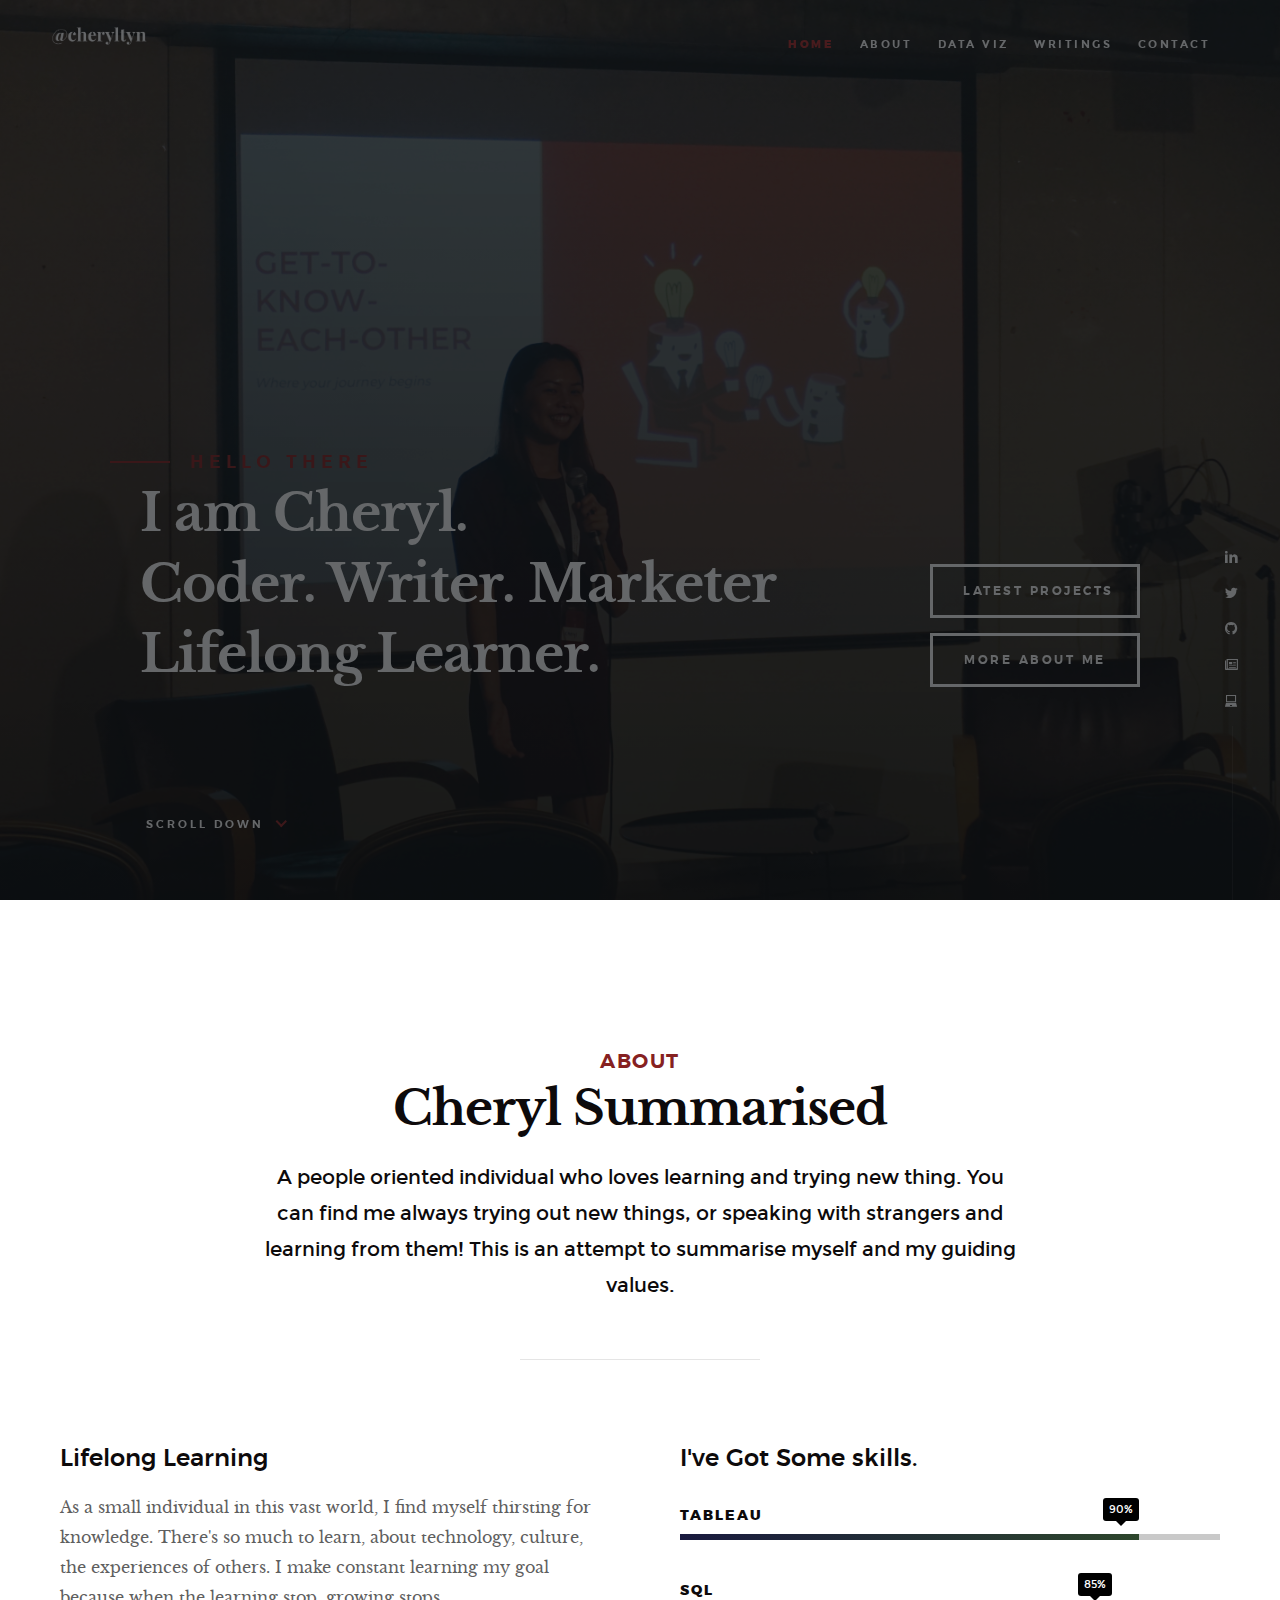
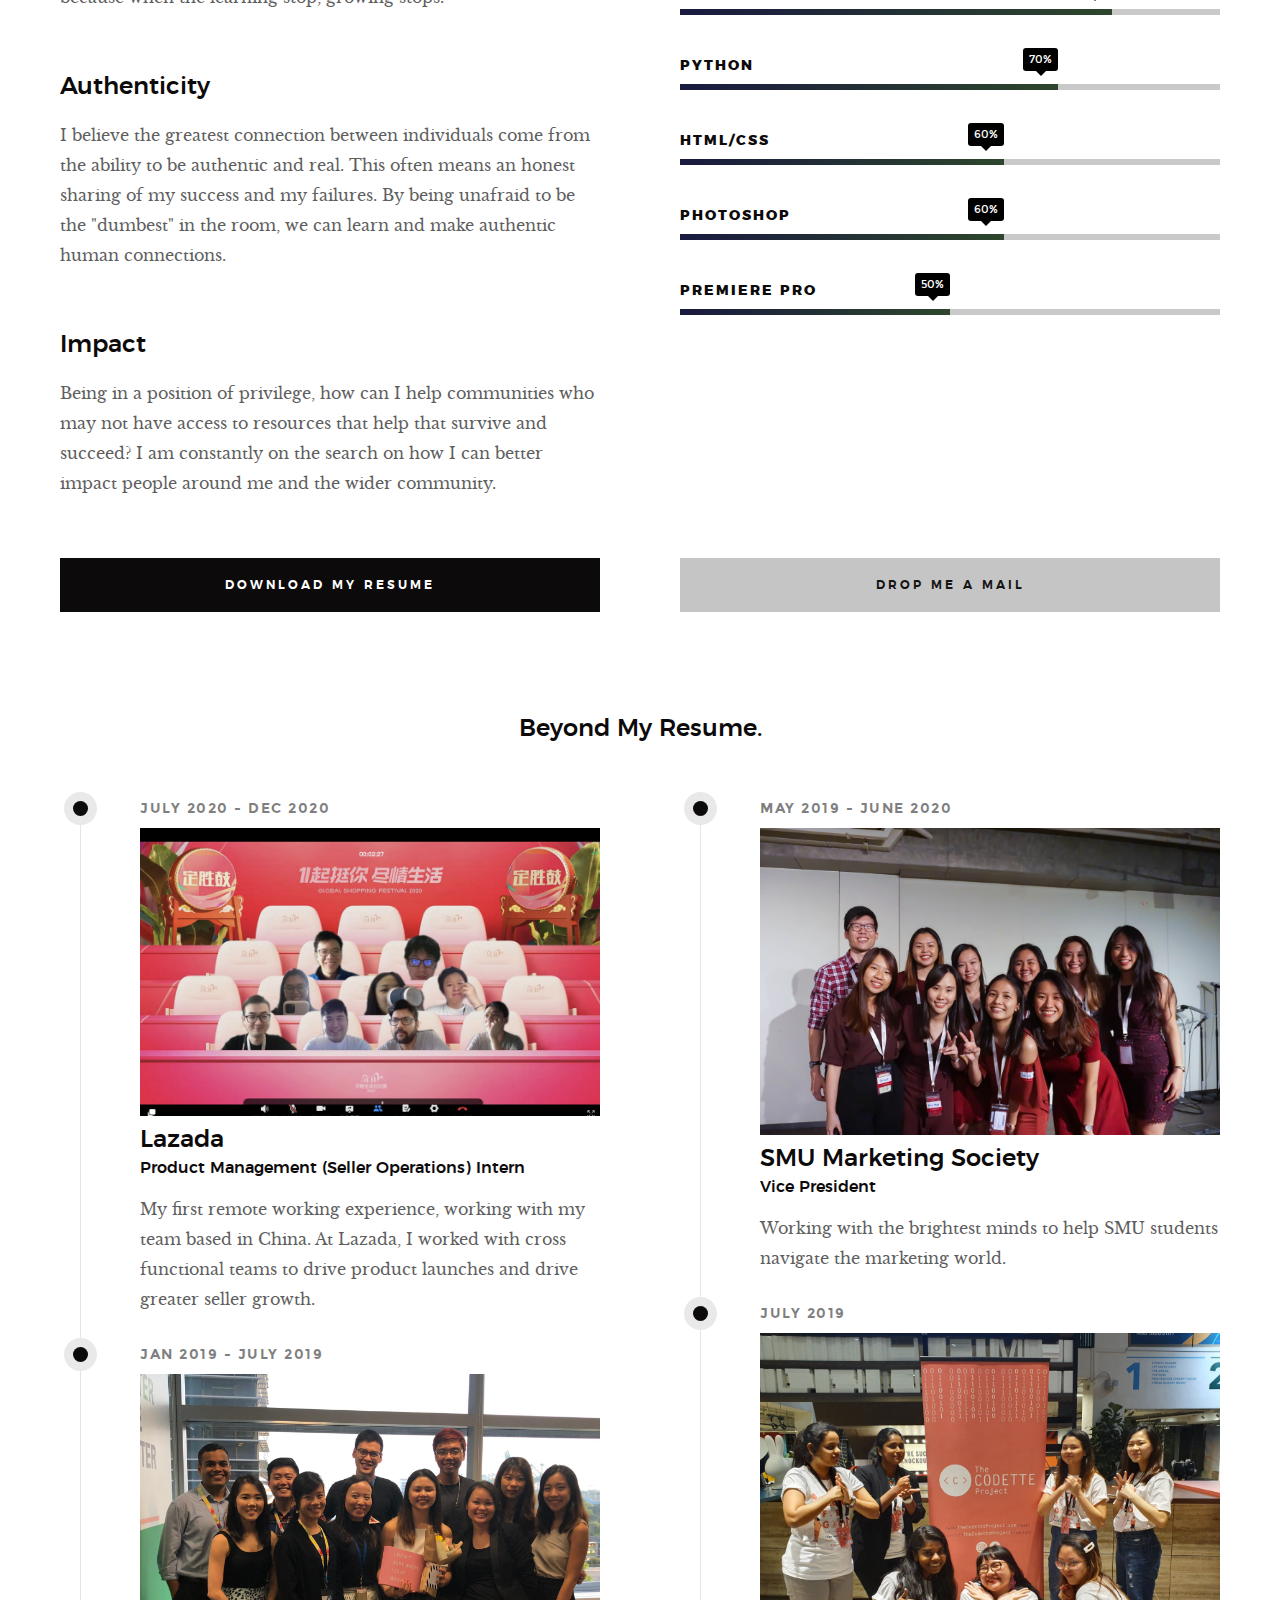
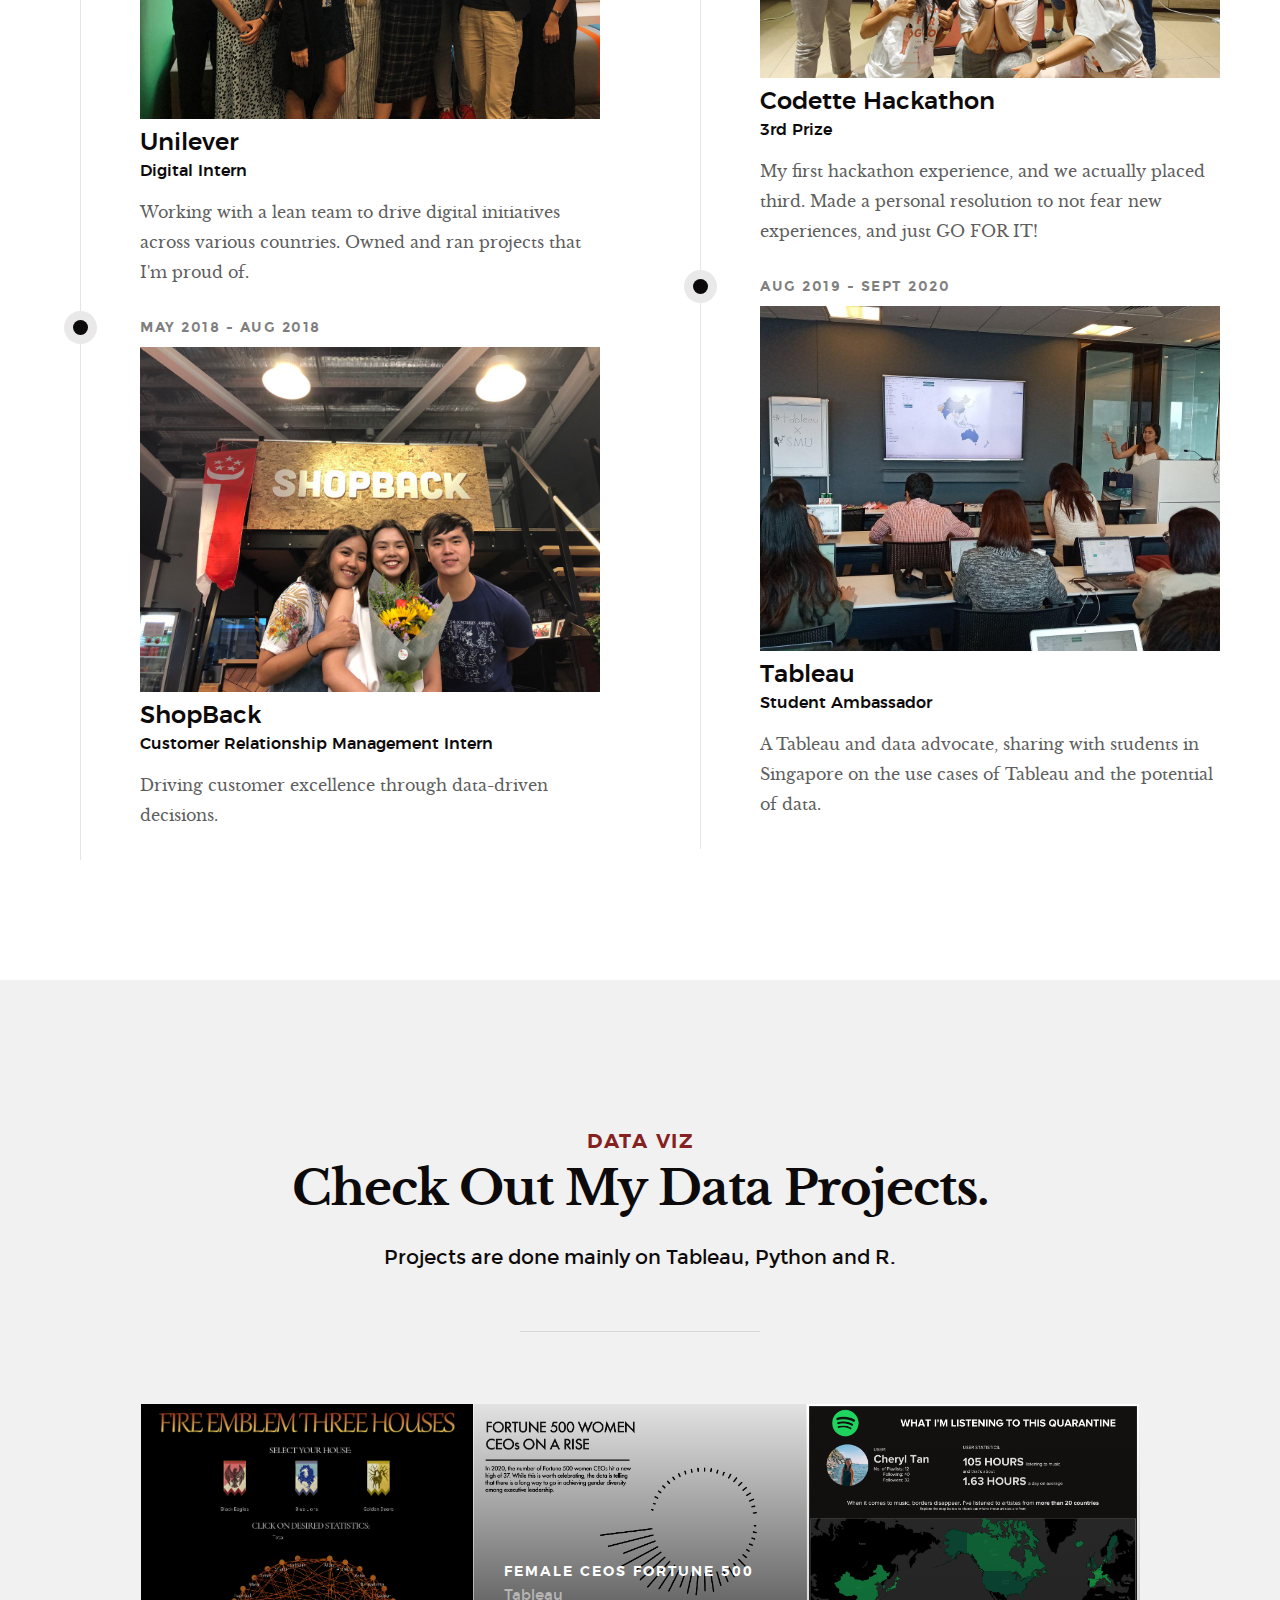
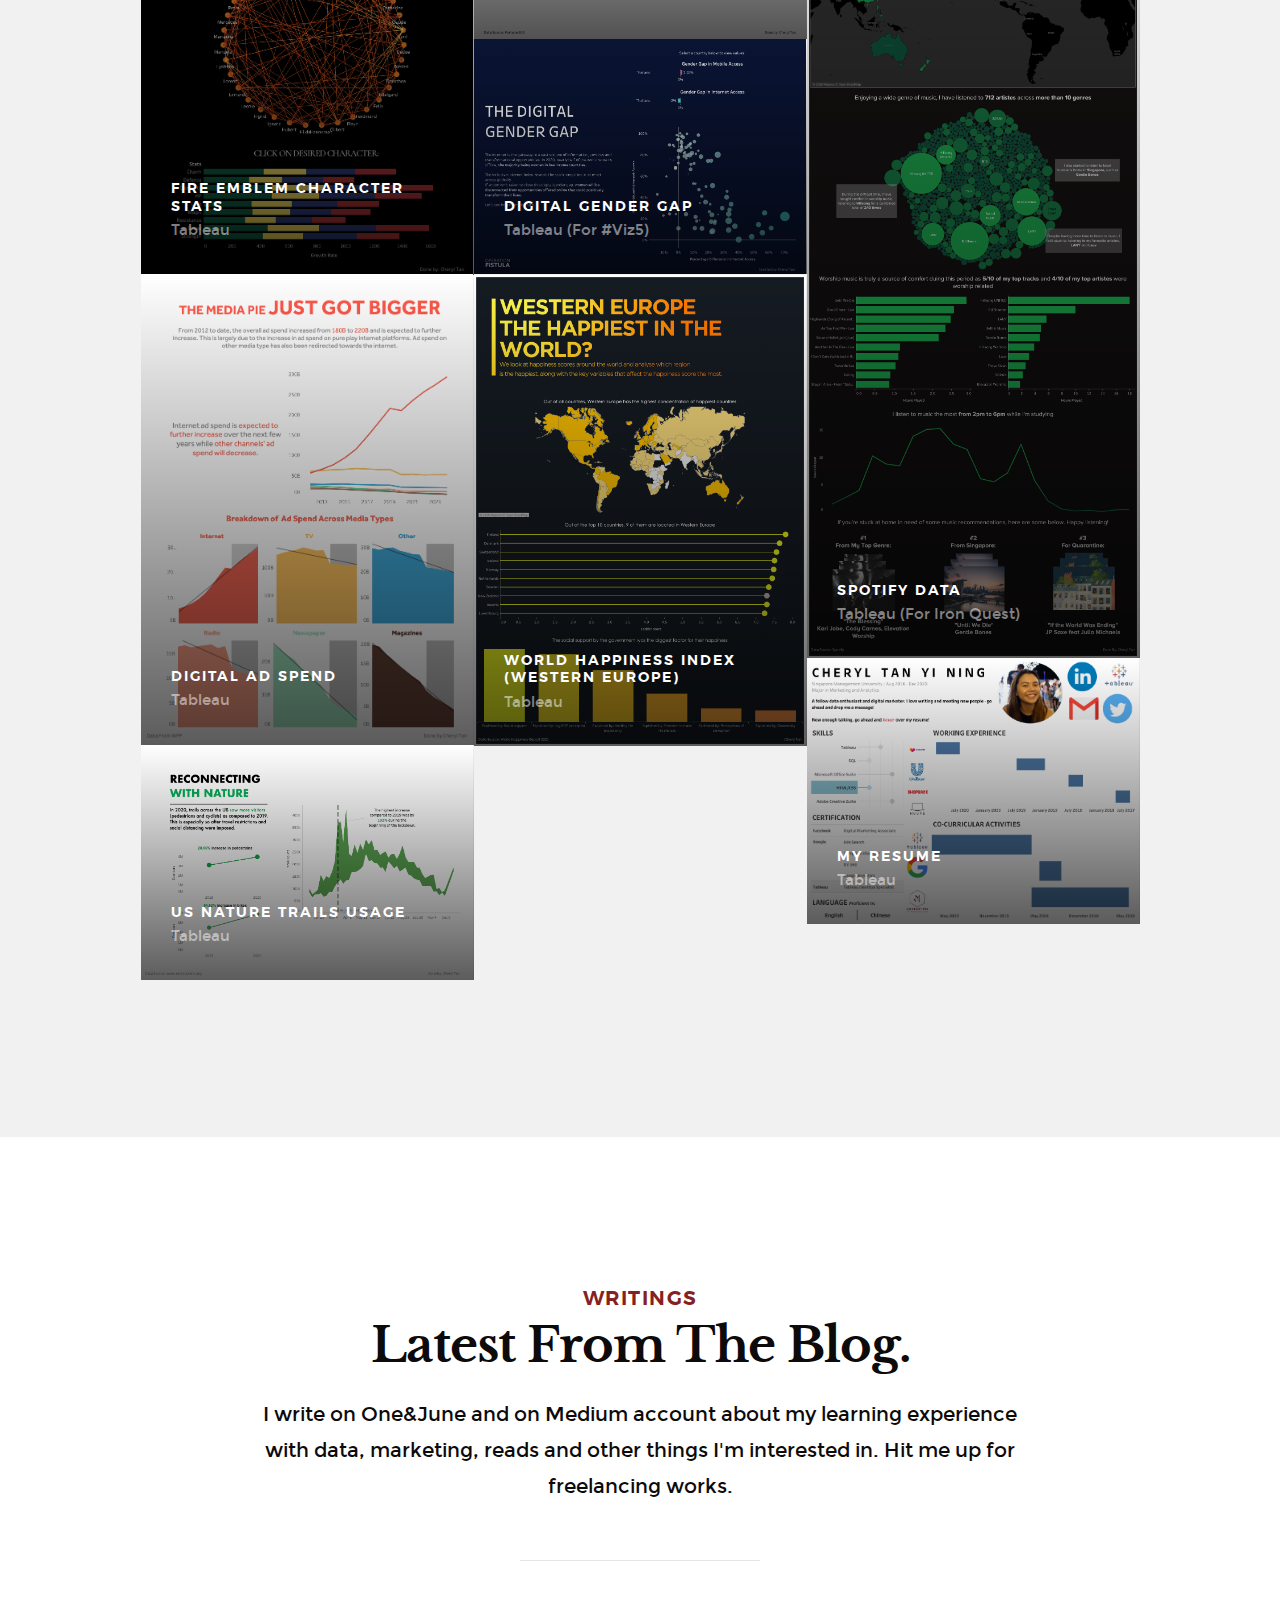
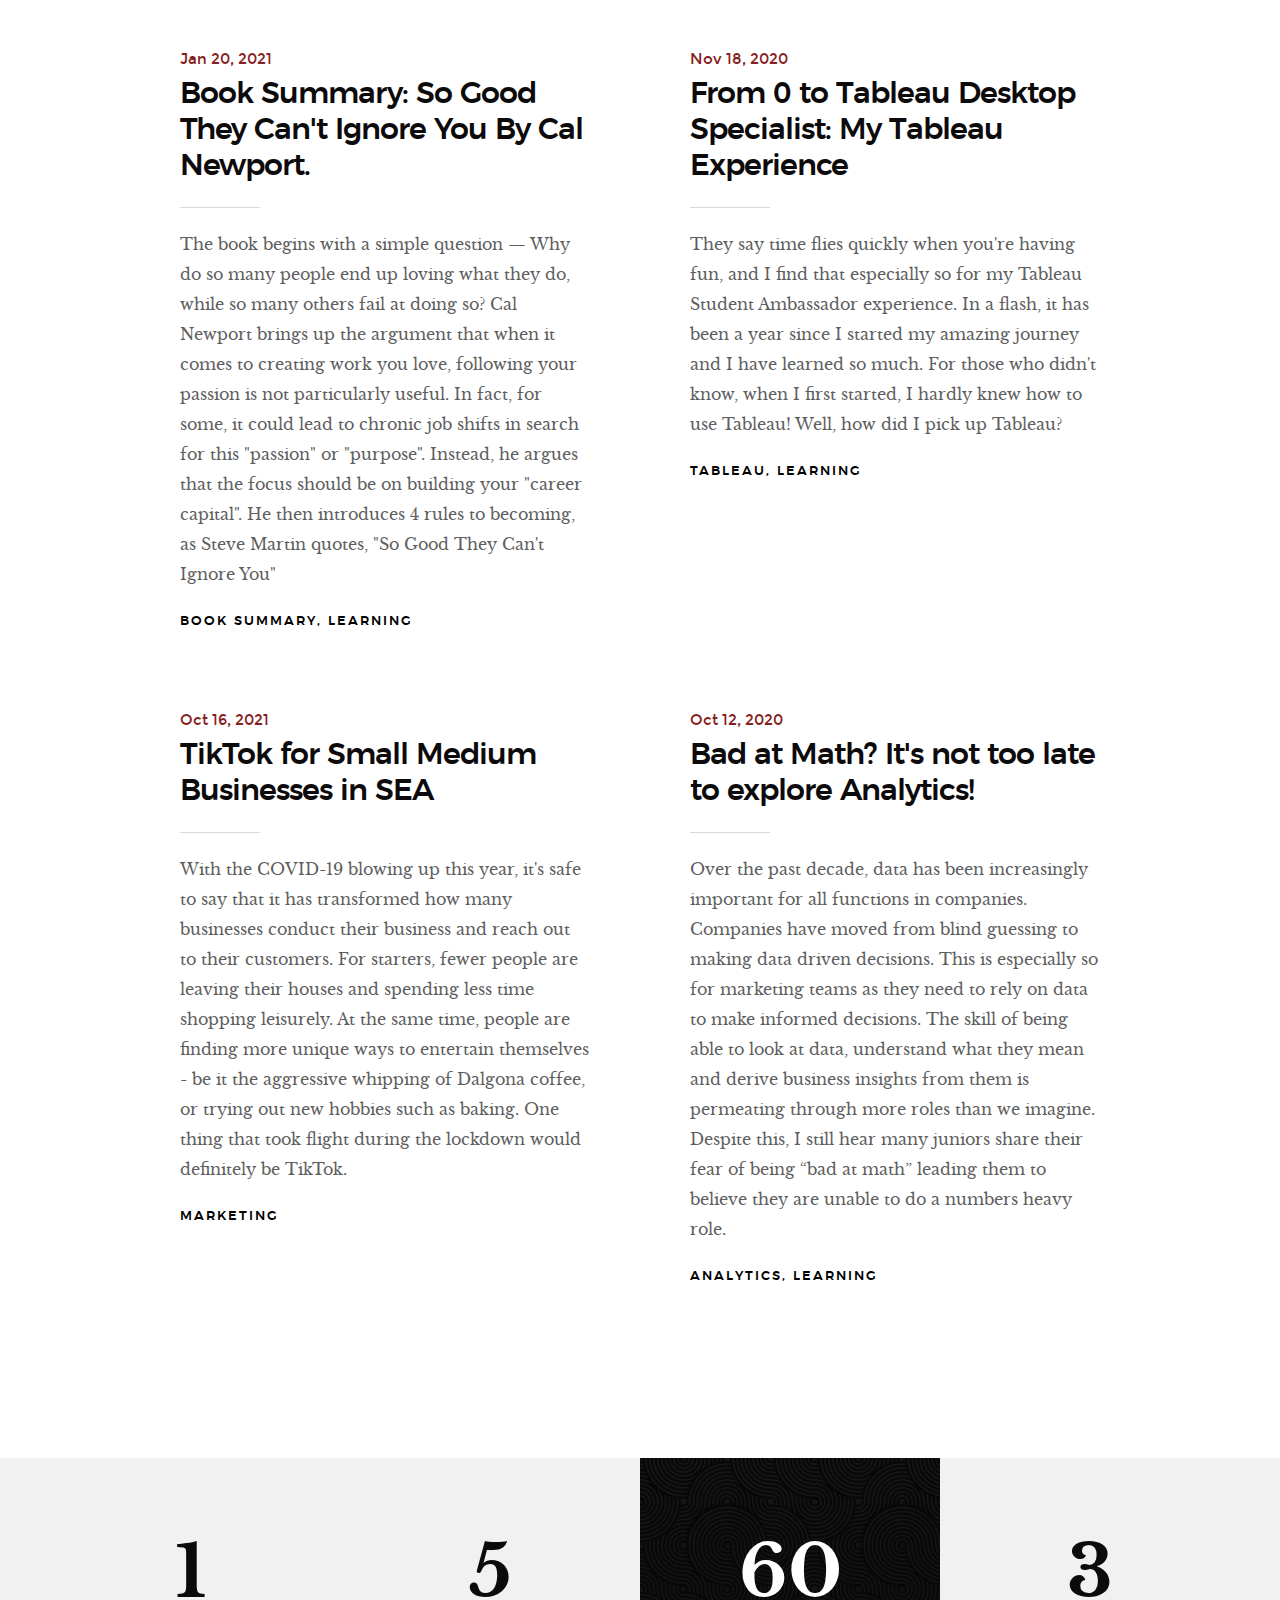
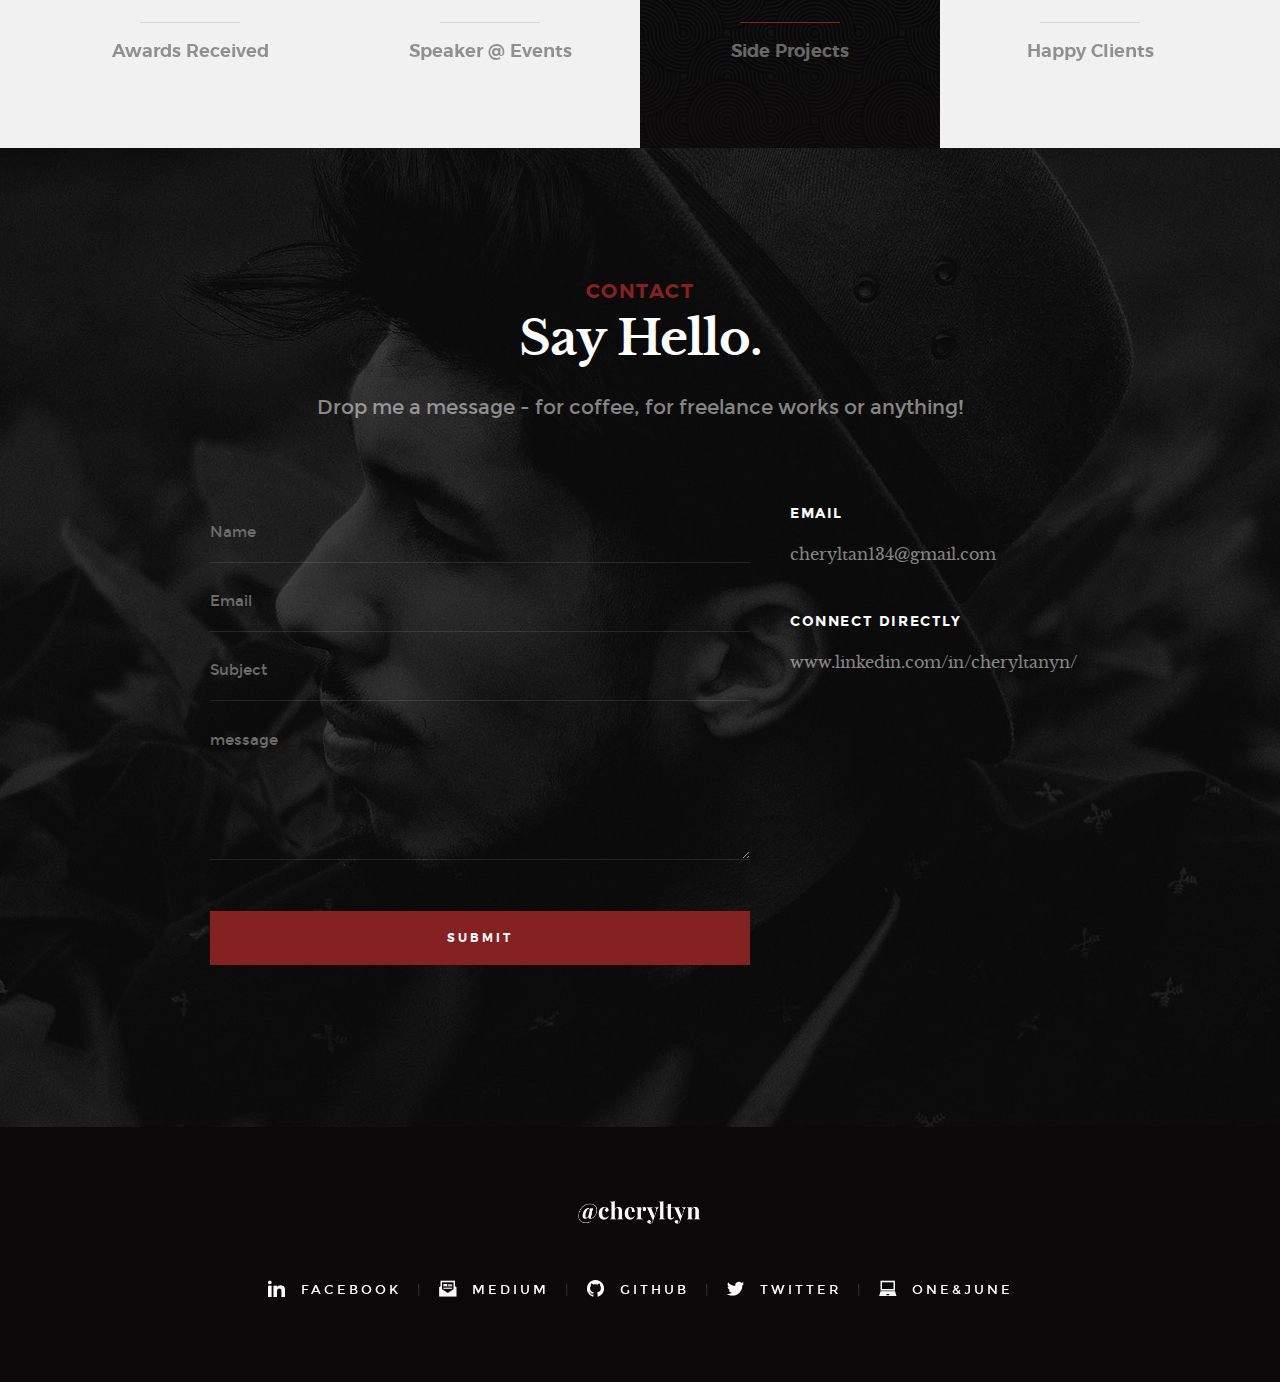
==== index.html @ 10d6adb6 "your message" ====
<!DOCTYPE html>
<!--[if lt IE 9 ]><html class="no-js oldie" lang="en"> <![endif]-->
<!--[if IE 9 ]><html class="no-js oldie ie9" lang="en"> <![endif]-->
<!--[if (gte IE 9)|!(IE)]><!-->
<html class="no-js" lang="en">
<!--<![endif]-->

<head>

    <!--- basic page needs
    ================================================== -->
    <meta charset="utf-8">
    <title>Cheryl Tan</title>
    <meta name="description" content="">
    <meta name="author" content="">

    <!-- mobile specific metas
    ================================================== -->
    <meta name="viewport" content="width=device-width, initial-scale=1">

    <!-- CSS
    ================================================== -->
    <link rel="stylesheet" href="css/base.css">
    <link rel="stylesheet" href="css/vendor.css">
    <link rel="stylesheet" href="css/main.css">

    <!-- script
    ================================================== -->
    <script src="js/modernizr.js"></script>
    <script src="js/pace.min.js"></script>

    <!-- favicons
    ================================================== -->
    <link rel="shortcut icon" href="favicon.ico" type="image/x-icon">
    <link rel="icon" href="favicon.ico" type="image/x-icon">

</head>

<body id="top">

    <!-- header
    ================================================== -->
    <header class="s-header">

        <div class="header-logo">
            <a class="site-logo" href="index.html"><img src="images/cheryl-logo.png" alt="Homepage"></a>
        </div>

        <nav class="header-nav-wrap">
            <ul class="header-nav">
                <li class="current"><a class="smoothscroll"  href="#home" title="home">Home</a></li>
                <li><a class="smoothscroll"  href="#about" title="about">About</a></li>
                <li><a class="smoothscroll"  href="#works" title="data viz">Data Viz</a></li>
                <li><a class="smoothscroll"  href="#blog" title="writings">Writings</a></li>
                <li><a class="smoothscroll"  href="#contact" title="contact">Contact</a></li>
            </ul>
        </nav>

        <a class="header-menu-toggle" href="#0"><span>Menu</span></a>

    </header> <!-- end s-header -->


   <!-- home
   ================================================== -->
   <section id="home" class="s-home page-hero target-section" data-parallax="scroll" data-image-src="images/HomePage.JPG" data-natural-width=3000 data-natural-height=2000 data-position-y=center>

        <div class="overlay"></div>
        <div class="shadow-overlay"></div>

        <div class="home-content">

            <div class="row home-content__main">

                <h3>Hello There</h3>

                <h1>
                    I am Cheryl. <br>
                    Coder. Writer. Marketer <br>
                    Lifelong Learner.
                </h1>

                <div class="home-content__buttons">
                    <a href="#works" class="smoothscroll btn btn--stroke">
                        Latest Projects
                    </a>
                    <a href="#about" class="smoothscroll btn btn--stroke">
                        More About Me
                    </a>
                </div>

                <div class="home-content__scroll">
                    <a href="#about" class="scroll-link smoothscroll">
                        <span>Scroll Down</span>
                    </a>
                </div>

            </div>

        </div> <!-- end home-content -->

        <ul class="home-social">
            <li>
                <a href="https://www.linkedin.com/in/cheryltanyn/"><i class="im im-linkedin" aria-hidden="true"></i><span>LinkedIn</span></a>
            </li>
            <li>
                <a href="https://twitter.com/cheryltyn"><i class="im im-twitter" aria-hidden="true"></i><span>Twitter</span></a>
            </li>
            <li>
                <a href="https://github.com/cheryltyn"><i class="im im-github" aria-hidden="true"></i><span>Github</span></a>
            </li>
            <li>
                <a href="https://cheryltyn.medium.com/"><i class="im im-newspaper-o" aria-hidden="true"></i><span>Medium</span></a>
            </li>
            <li>
                <a href="https://www.oneandjune.com/"><i class="im im-laptop-o" aria-hidden="true"></i><span>One&June</span></a>
            </li>

        </ul>
        <!-- end home-social -->

    </section> <!-- end s-home -->


    <!-- about
    ================================================== -->
    <section id="about" class="s-about target-section">
        
        <div class="row narrow section-intro has-bottom-sep">
            <div class="col-full text-center">
                <h3>About</h3>
                <h1>Cheryl Summarised</h1>
                <p class="lead">A people oriented individual who loves learning and trying new thing.
                    You can find me always trying out new things, or speaking with strangers and learning from them!
                    This is an attempt to summarise myself and my guiding values.
                </p>
            </div>
        </div>

        <div class="row about-content">

            <div class="col-six tab-full left">
                <h3>Lifelong Learning</h3>
                <p>
                As a small individual in this vast world, I find myself thirsting for knowledge. There's so much to learn, about technology, culture, the experiences of others. I make constant learning my goal because when the learning stop, growing stops.
                </p>
                <h3>Authenticity</h3>
                <p>
                I believe the greatest connection between individuals come from the ability to be authentic and real. This often means an honest sharing of my success and my failures. By being unafraid to be the "dumbest" in the room, we can learn and make authentic human connections.
                </p>
                <h3>Impact</h3>
                <p>
                Being in a position of privilege, how can I help communities who may not have access to resources that help that survive and succeed? I am constantly on the search on how I can better impact people around me and the wider community.
                </p>
            </div>

            <div class="col-six tab-full right">
                <h3>I've Got Some skills.</h3>

                <ul class="skill-bars">
                    <li>
                    <div class="progress percent85"><span>90%</span></div>
                    <strong>Tableau</strong>
                    </li>
                    <li>
                    <div class="progress percent80"><span>85%</span></div>
                    <strong>SQL</strong>
                    </li>
                    <li>
                    <div class="progress percent70"><span>70%</span></div>
                    <strong>Python</strong>
                    </li>
                    <li>
                    <div class="progress percent60"><span>60%</span></div>
                    <strong>HTML/CSS</strong>
                    </li>
                    <li>
                    <div class="progress percent60"><span>60%</span></div>
                    <strong>Photoshop</strong>
                    </li>
                    <li>
                    <div class="progress percent50"><span>50%</span></div>
                    <strong>Premiere Pro</strong>
                    </li>
                </ul>
            </div>

        </div> <!-- end about-content -->

        <div class="row about-content about-content--buttons">

            <div class="col-six tab-full left">
                <a href="https://drive.google.com/drive/u/0/folders/1iwDI381WlJRTRm-em5dGOZ_nxglXMILP" class="btn btn--primary full-width">Download My Resume</a>
            </div>
            <div class="col-six tab-full right">
                <a href="mailto:cheryltan134@gmail.com" class="btn full-width">Drop Me A Mail</a>
            </div>

        </div> <!-- end about-content buttons -->

        <div class="row about-content about-content--timeline">

            <div class="col-full text-center">
                <h3>Beyond My Resume.</h3>
            </div>

            <div class="col-six tab-full left">
                <div class="timeline">

                    <div class="timeline__block">
                        <div class="timeline__bullet"></div>
                        <div class="timeline__header">
                            <p class="timeline__timeframe">July 2020 - Dec 2020</p>
                            <img src="images/Lazada.jpeg">
                            <h3>Lazada</h3>
                            <h5>Product Management (Seller Operations) Intern</h5>
                        </div>
                        <div class="timeline__desc">
                            <p>My first remote working experience, working with my team based in China.
                                At Lazada, I worked with cross functional teams to drive product launches and drive greater seller growth.</p>
                        </div>
                    </div> <!-- end timeline__block -->

                    <div class="timeline__block">
                        <div class="timeline__bullet"></div>
                        <div class="timeline__header">
                            <p class="timeline__timeframe">Jan 2019 - July 2019</p>
                            <img src="images/Unilever.JPG">
                            <h3>Unilever</h3>
                            <h5>Digital Intern</h5>
                        </div>
                        <div class="timeline__desc">	
                            <p>Working with a lean team to drive digital initiatives across various countries.
                            Owned and ran projects that I'm proud of.</p>
                        </div>

                    </div> <!-- end timeline__block -->

                    <div class="timeline__block">
                        <div class="timeline__bullet"></div>
                        <div class="timeline__header">
                            <p class="timeline__timeframe">May 2018 - Aug 2018</p>
                            <img src="images/ShopBack.jpg">
                            <h3>ShopBack</h3>
                            <h5>Customer Relationship Management Intern</h5>
                        </div>
                        <div class="timeline__desc">
                            <p>Driving customer excellence through data-driven decisions.</p>
                        </div>

                    </div> <!-- end timeline__block -->



                </div> <!-- end timeline -->
            </div> <!-- end left -->

            <div class="col-six tab-full right">
                <div class="timeline">

                    <div class="timeline__block">
                        <div class="timeline__bullet"></div>
                        <div class="timeline__header">
                            <p class="timeline__timeframe">May 2019 - June 2020</p>
                            <img src="images/Smarketing.jpeg">
                            <h3>SMU Marketing Society</h3>
                            <h5>Vice President</h5>
                        </div>
                        <div class="timeline__desc">
                            <p>Working with the brightest minds to help SMU students navigate the marketing world.</p>
                        </div>
                    </div> <!-- end timeline__block -->

                    <div class="timeline__block">
                        <div class="timeline__bullet"></div>
                        <div class="timeline__header">
                            <p class="timeline__timeframe">July 2019</p>
                            <img src="images/Hackathon.JPG">
                            <h3>Codette Hackathon</h3>
                            <h5>3rd Prize</h5>
                        </div>
                        <div class="timeline__desc">
                            <p>My first hackathon experience, and we actually placed third.
                            Made a personal resolution to not fear new experiences, and just GO FOR IT!</p>
                        </div>
                    </div> <!-- end timeline__block -->

                    <div class="timeline__block">
                        <div class="timeline__bullet"></div>
                        <div class="timeline__header">
                            <p class="timeline__timeframe">Aug 2019 - Sept 2020</p>
                            <img src="images/Tableau.jpeg">
                            <h3>Tableau</h3>
                            <h5>Student Ambassador</h5>
                        </div>
                        <div class="timeline__desc">
                            <p>A Tableau and data advocate, sharing with students in Singapore on the use cases of Tableau
                            and the potential of data.</p>
                        </div>
                    </div> <!-- end timeline__block -->
                </div> <!-- end timeline -->
            </div> <!-- end right -->

        </div> <!-- end about-content timeline -->

    </section> <!-- end about -->
    

    <!-- works
    ================================================== -->
    <section id="works" class="s-works target-section">

        <div class="row narrow section-intro has-bottom-sep">
            <div class="col-full">
                <h3>Data Viz</h3>
                <h1>Check Out My Data Projects.</h1>
                
                <p class="lead">Projects are done mainly on Tableau, Python and R.</p>
            </div>
        </div>

        <div class="row masonry-wrap">
            <div class="masonry">

                <div class="masonry__brick">
                    <div class="item-folio">

                        <div class="item-folio__thumb">
                            <a href="images/portfolio/gallery/Fire-Emblem.png" class="thumb-link" title="Fire Emblem Character Stats" data-size="1654x2338">
                                <img src="images/portfolio/Fire-Emblem.png"
                                     srcset="images/portfolio/Fire-Emblem.png" alt="">
                                <span class="shadow-overlay"></span>
                            </a>
                        </div>

                        <div class="item-folio__text">
                            <h3 class="item-folio__title">
                                Fire Emblem Character Stats
                            </h3>
                            <p class="item-folio__cat">
                                Tableau
                            </p>
                        </div>

                        <a href="https://www.behance.net/" class="item-folio__project-link" title="Project link">
                            <i class="im im-link"></i>
                        </a>

                        <div class="item-folio__caption">
                            <p>Vero molestiae sed aut natus excepturi. Et tempora numquam. Temporibus iusto quo.Unde dolorem corrupti neque nisi.</p>
                        </div>

                    </div> <!-- end item-folio -->
                </div> <!-- end masonry__brick -->

                <div class="masonry__brick">
                    <div class="item-folio">

                        <div class="item-folio__thumb">
                            <a href="images/portfolio/gallery/Female CEOs Fortune 500.png" class="thumb-link" title="Female CEOs Fortune 500" data-size="2338x1654">
                                <img src="images/portfolio/Female CEOs Fortune 500.png"
                                     srcset="images/portfolio/Female CEOs Fortune 500.png" alt="">
                                <span class="shadow-overlay"></span>
                            </a>
                        </div>

                        <div class="item-folio__text">
                            <h3 class="item-folio__title">
                                Female CEOs Fortune 500
                            </h3>
                            <p class="item-folio__cat">
                                Tableau
                            </p>
                        </div>

                        <a href="https://public.tableau.com/profile/cheryl.tan4120" class="item-folio__project-link" title="Project link">
                            <i class="im im-link"></i>
                        </a>

                        <div class="item-folio__caption">
                            <p>Vero molestiae sed aut natus excepturi. Et tempora numquam. Temporibus iusto quo.Unde dolorem corrupti neque nisi.</p>
                        </div>

                    </div> <!-- end item-folio -->
                </div> <!-- end masonry__brick -->

                <div class="masonry__brick">
                    <div class="item-folio">

                        <div class="item-folio__thumb">
                            <a href="images/portfolio/gallery/Quarantine Music.png" class="thumb-link" data-size="2338×6000">
                                <img src="images/portfolio/Quarantine Music.png"
                                     srcset="images/portfolio/Quarantine Music.png 2x, images/portfolio/Quarantine Music.png" alt="">
                                <span class="shadow-overlay"></span>
                            </a>
                        </div>

                        <div class="item-folio__text">
                            <h3 class="item-folio__title">
                                Spotify Data
                            </h3>
                            <p class="item-folio__cat">
                                Tableau (For Iron Quest)
                            </p>
                        </div>

                        <a href="https://www.behance.net/" class="item-folio__project-link" title="Project link">
                            <i class="im im-link"></i>
                        </a>

                        <span class="item-folio__caption">
                            <p>Vero molestiae sed aut natus excepturi. Et tempora numquam. Temporibus iusto quo.Unde dolorem corrupti neque nisi.</p>
                        </span>

                    </div> <!-- end item-folio -->
                </div> <!-- end masonry__brick -->

                <div class="masonry__brick">
                    <div class="item-folio">

                        <div class="item-folio__thumb">
                            <a href="images/portfolio/gallery/Digital Gender Gap.png" class="thumb-link" data-size="2338×1654">
                                <img src="images/portfolio/Digital Gender Gap.png"
                                     srcset="images/portfolio/Digital Gender Gap.png" alt="">
                                <span class="shadow-overlay"></span>
                            </a>
                        </div>

                        <div class="item-folio__text">
                            <h3 class="item-folio__title">
                                Digital Gender Gap
                            </h3>
                            <p class="item-folio__cat">
                                Tableau (For #Viz5)
                            </p>
                        </div>

                        <a href="https://www.behance.net/" class="item-folio__project-link" title="Project link">
                            <i class="im im-link"></i>
                        </a>

                        <span class="item-folio__caption">
                            <p>Vero molestiae sed aut natus excepturi. Et tempora numquam. Temporibus iusto quo.Unde dolorem corrupti neque nisi.</p>
                        </span>

                    </div> <!-- end item-folio -->
                </div> <!-- end masonry__brick -->

                <div class="masonry__brick">
                    <div class="item-folio">

                        <div class="item-folio__thumb">
                            <a href="images/portfolio/gallery/Digital Ad Spend.png" class="thumb-link" data-size="1654×2338">
                                <img src="images/portfolio/Digital Ad Spend.png"
                                     srcset="images/portfolio/Digital Ad Spend.png" alt="">
                                <span class="shadow-overlay"></span>
                            </a>
                        </div>

                        <div class="item-folio__text">
                            <h3 class="item-folio__title">
                                Digital Ad Spend
                            </h3>
                            <p class="item-folio__cat">
                                Tableau
                            </p>
                        </div>

                        <a href="https://www.behance.net/" class="item-folio__project-link" title="Project link">
                            <i class="im im-link"></i>
                        </a>

                        <span class="item-folio__caption">
                            <p>Vero molestiae sed aut natus excepturi. Et tempora numquam. Temporibus iusto quo.Unde dolorem corrupti neque nisi.</p>
                        </span>

                    </div> <!-- end item-folio -->
                </div> <!-- end masonry__brick -->

                <div class="masonry__brick">
                    <div class="item-folio">

                        <div class="item-folio__thumb">
                            <a href="images/portfolio/gallery/Happiness In Western Europe.png" class="thumb-link" data-size="2338×3308">
                                <img src="images/portfolio/Happiness In Western Europe.png"
                                     srcset="images/portfolio/Happiness In Western Europe.png" alt="">
                                <span class="shadow-overlay"></span>
                            </a>
                        </div>

                        <div class="item-folio__text">
                            <h3 class="item-folio__title">
                                World Happiness Index (Western Europe)
                            </h3>
                            <p class="item-folio__cat">
                                Tableau
                            </p>
                        </div>

                        <a href="https://www.behance.net/" class="item-folio__project-link" title="Project link">
                            <i class="im im-link"></i>
                        </a>

                        <span class="item-folio__caption">
                            <p>Vero molestiae sed aut natus excepturi. Et tempora numquam. Temporibus iusto quo.Unde dolorem corrupti neque nisi.</p>
                        </span>

                    </div> <!-- end item-folio -->
                </div> <!-- end masonry__brick -->

                <div class="masonry__brick">
                    <div class="item-folio">

                        <div class="item-folio__thumb">
                            <a href="images/portfolio/gallery/Resume.png" class="thumb-link" data-size="1798×1438">
                                <img src="images/portfolio/Resume.png"
                                     srcset="images/portfolio/Resume.png" alt="">
                                <span class="shadow-overlay"></span>
                            </a>
                        </div>

                        <div class="item-folio__text">
                            <h3 class="item-folio__title">
                                My Resume
                            </h3>
                            <p class="item-folio__cat">
                                Tableau
                            </p>
                        </div>

                        <a href="https://www.behance.net/" class="item-folio__project-link" title="Project link">
                            <i class="im im-link"></i>
                        </a>

                        <span class="item-folio__caption">
                            <p>Vero molestiae sed aut natus excepturi. Et tempora numquam. Temporibus iusto quo.Unde dolorem corrupti neque nisi.</p>
                        </span>

                    </div> <!-- end item-folio -->
                </div> <!-- end masonry__brick -->

                <div class="masonry__brick">
                    <div class="item-folio">

                        <div class="item-folio__thumb">
                            <a href="images/portfolio/gallery/Reconnect w nature.png" class="thumb-link" data-size="2338×1654">
                                <img src="images/portfolio/Reconnect w nature.png"
                                     srcset="images/portfolio/Reconnect w nature.png" alt="">
                                <span class="shadow-overlay"></span>
                            </a>
                        </div>

                        <div class="item-folio__text">
                            <h3 class="item-folio__title">
                                US Nature Trails Usage
                            </h3>
                            <p class="item-folio__cat">
                                Tableau
                            </p>
                        </div>

                        <a href="https://www.behance.net/" class="item-folio__project-link" title="Project link">
                            <i class="im im-link"></i>
                        </a>

                        <span class="item-folio__caption">
                            <p>Vero molestiae sed aut natus excepturi. Et tempora numquam. Temporibus iusto quo.Unde dolorem corrupti neque nisi.</p>
                        </span>

                    </div> <!-- end item-folio -->
                </div> <!-- end masonry__brick -->

            </div>
        </div> <!-- end masonry -->

    </section> <!-- end works -->



    <!-- testimonials
    <div class="s-testimonials">

        <div class="overlay"></div>

        <div class="row testimonials-header">
            <div class="col-full">
                <h1 class="h02">What People Say.</h1>
            </div>
        </div>

        <div class="row testimonials">

            <div class="col-full testimonials__slider">

                <div class="testimonials__slide">
                    <img src="images/avatars/user-01.jpg" alt="Author image" class="testimonials__avatar">
                    <p>Qui ipsam temporibus quisquam velMaiores eos cumque distinctio nam accusantium ipsum. 
                    Laudantium quia consequatur molestias delectus culpa facere hic dolores aperiam. Accusantium quos qui praesentium corpori.</p>
                    <div class="testimonials__author h06">
                        Tim Cook
                        <span>CEO, Apple</span>
                    </div>
                </div>

                <div class="testimonials__slide">
                    <img src="images/avatars/user-05.jpg" alt="Author image" class="testimonials__avatar">
                    <p>Excepturi nam cupiditate culpa doloremque deleniti repellat. Veniam quos repellat voluptas animi adipisci.
                    Nisi eaque consequatur. Quasi voluptas eius distinctio. Atque eos maxime. Qui ipsam temporibus quisquam vel.</p>
                    <div class="testimonials__author h06">
                        Sundar Pichai
                        <span>CEO, Google</span>
                    </div>
                </div>

                <div class="testimonials__slide">
                    <img src="images/avatars/user-02.jpg" alt="Author image" class="testimonials__avatar">
                    <p>Repellat dignissimos libero. Qui sed at corrupti expedita voluptas odit. Nihil ea quia nesciunt. Ducimus aut sed ipsam.  
                    Autem eaque officia cum exercitationem sunt voluptatum accusamus. Quasi voluptas eius distinctio.</p>
                    <div class="testimonials__author h06">
                        Satya Nadella
                        <span>CEO, Microsoft</span>
                    </div>
                </div>
                
            </div>

        </div>

    </div>  -->


    <!-- blog
    ================================================== -->
    <section id="blog" class="s-blog target-section">

        <div class="row narrow section-intro has-bottom-sep">
            <div class="col-full">
                <h3>Writings</h3>
                <h1>Latest From The Blog.</h1>
                <p class="lead">I write on One&June and on Medium account
                about my learning experience with data, marketing, reads and other things I'm interested in.
                Hit me up for freelancing works. </p>
            </div>
        </div>

        <div class="row blog-content">
            <div class="col-full">

                <div class="blog-list block-1-2 block-tab-full">
                    <article class="col-block">
                                
                        <div class="blog-date">
                            <a href="https://www.oneandjune.com/blog/book-summary-so-good-they-cant-ignore-you-by-cal-newport">Jan 20, 2021</a>
                        </div>  
                        
                        <h2 class="h01"><a href="https://www.oneandjune.com/blog/book-summary-so-good-they-cant-ignore-you-by-cal-newport">Book Summary: So Good They Can't Ignore You By Cal Newport.</a></h2>
                        <p> The book begins with a simple question — Why do so many people end up loving what they do, while so many others fail at doing so?
                            Cal Newport brings up the argument that when it comes to creating work you love, following your passion is not particularly useful.
                            In fact, for some, it could lead to chronic job shifts in search for this "passion" or "purpose".
                            Instead, he argues that the focus should be on building your "career capital".
                            He then introduces 4 rules to becoming, as Steve Martin quotes, "So Good They Can't Ignore You"

                        </p>

                        <div class="blog-cat">
                                <a href="https://www.oneandjune.com/blog/book-summary-so-good-they-cant-ignore-you-by-cal-newport">Book Summary</a><a href="https://www.oneandjune.com/blog/book-summary-so-good-they-cant-ignore-you-by-cal-newport">Learning</a>
                        </div>

                        
                    </article>
                    <article class="col-block">
                                
                        <div class="blog-date">
                            <a href="https://www.oneandjune.com/blog/from-0-to-tableau-desktop-specialist-my-tableau-experience">Nov 18, 2020</a>
                        </div>  
                        
                        <h2 class="h01"><a href="https://www.oneandjune.com/blog/from-0-to-tableau-desktop-specialist-my-tableau-experience">From 0 to Tableau Desktop Specialist: My Tableau Experience</a></h2>
                        <p>
                           They say time flies quickly when you're having fun, and I find that especially so for my Tableau Student Ambassador experience.
                            In a flash, it has been a year since I started my amazing journey and I have learned so much.
                            For those who didn't know, when I first started, I hardly knew how to use Tableau! Well, how did I pick up Tableau?
                        </p>


                        <div class="blog-cat">
                            <a href="https://www.oneandjune.com/blog/from-0-to-tableau-desktop-specialist-my-tableau-experience">Tableau</a><a href="https://www.oneandjune.com/blog/from-0-to-tableau-desktop-specialist-my-tableau-experience">Learning</a>
                        </div>

                        
                    </article>
                    <article class="col-block">
                        
                        <div class="blog-date">
                            <a href="https://www.oneandjune.com/blog/tiktok-for-small-mediumnbspbusinesses-in-seanbsp">Oct 16, 2021</a>
                        </div>

                        <h2 class="h01"><a href="https://www.oneandjune.com/blog/tiktok-for-small-mediumnbspbusinesses-in-seanbsp">TikTok for Small Medium Businesses in SEA </a></h2>
                        <p>
                            With the COVID-19 blowing up this year, it's safe to say that it has transformed how many businesses conduct their business and reach out to their customers.
                            For starters, fewer people are leaving their houses and spending less time shopping leisurely.
                            At the same time, people are finding more unique ways to entertain themselves - be it the aggressive whipping of Dalgona coffee, or trying out new hobbies such as baking.
                            One thing that took flight during the lockdown would definitely be TikTok.
                        </p>
                        <div class="blog-cat">
                            <a href="https://www.oneandjune.com/blog/tiktok-for-small-mediumnbspbusinesses-in-seanbsp">Marketing</a>
                        </div>
                    </article>
                    <article class="col-block">
                        
                        <div class="blog-date">
                            <a href="https://www.oneandjune.com/blog/bad-at-math-you-can-still-do-analytics">Oct 12, 2020</a href="https://www.oneandjune.com/blog/bad-at-math-you-can-still-do-analytics">
                        </div>    
                        <h2 class="h01"><a href="https://www.oneandjune.com/blog/bad-at-math-you-can-still-do-analytics">Bad at Math? It's not too late to explore Analytics!</a></h2>
                        <p>
                            Over the past decade, data has been increasingly important for all functions in companies.
                            Companies have moved from blind guessing to making data driven decisions.
                            This is especially so for marketing teams as they need to rely on data to make informed decisions.
                            The skill of being able to look at data, understand what they mean and derive business insights from them is permeating through more roles than we imagine.
                            Despite this, I still hear many juniors share their fear of being “bad at math” leading them to believe they are unable to do a numbers heavy role.
                        </p>

                        <div class="blog-cat">
                            <a href="https://www.oneandjune.com/blog/bad-at-math-you-can-still-do-analytics">Analytics</a><a href="https://www.oneandjune.com/blog/bad-at-math-you-can-still-do-analytics">Learning</a>
                        </div>
                    </article>
                </div> <!-- end blog-list -->

            </div> <!-- end col-full -->
        </div> <!-- end blog-content -->

    </section> <!-- end s-blog -->


    <!-- s-cta
    <section class="s-cta">
        
        <div class="row narrow cta">

            <div class="col-full cta__content">

                <h2 class="h01"><a href="http://www.dreamhost.com/r.cgi?287326|STYLESHOUT">Styleshout Recommends Dreamhost.</a></h2>

                <p class="lead">
                Looking for an awesome and reliable webhosting? Try <a href="http://www.dreamhost.com/r.cgi?287326|STYLESHOUT">DreamHost</a>.
                Get <span>$50 off</span> when you sign up with the promocode <span>styleshout</span>.
                </p>

                <div class="cta__action">
                    <a class="btn btn--primary btn--large" href="http://www.dreamhost.com/r.cgi?287326|STYLESHOUT">Sign Up Now</a>
                </div>	

            </div>

        </div>
        
    </section>

    -->

    <!-- s-stats
    ================================================== -->
    <section id="stats" class="s-stats">
        <div class="row block-1-4 block-tab-1-2 block-mob-full stats">

            <div class="col-block stats__col ">
                <div class="stats__count">
                    1
                </div>
                <h4>Awards Received</h4>
            </div>
            <div class="col-block stats__col">
                <div class="stats__count">
                    5
                </div>
                <h4>Speaker @ Events</h4>
            </div>
            <div class="col-block stats__col stats__col--highlight">
                <!--
                <div class="stats__upsign">
                    <a href="#"><i class="im im-arrow-up" aria-hidden="true"></i></a>
                </div> -->
                <div class="stats__count">
                    60
                </div>
                <h4>Side Projects </h4>
            </div>
            <div class="col-block stats__col">
                <div class="stats__count">
                    3
                </div>
                <h4>Happy Clients</h4> 
            </div>

        </div>
    </section> <!-- end s-stats -->


    <!-- s-stats
    ================================================== -->
    <section id="contact" class="s-contact target-section">

        <div class="overlay"></div>

        <div class="row narrow section-intro">
            <div class="col-full">
                <h3>Contact</h3>
                <h1>Say Hello.</h1>
                
                <p class="lead">Drop me a message - for coffee, for freelance works or anything! </p>
            </div>
        </div>


        <div class="row contact__main">
            <div class="col-eight tab-full contact__form">
                <form name="contactForm" id="contactForm" method="post" action="mailto:cheryltan134@gmail.com">
                    <fieldset>
    
                    <div class="form-field">
                        <input name="contactName" type="text" id="contactName" placeholder="Name" value="" minlength="2" required="" aria-required="true" class="full-width">
                    </div>
                    <div class="form-field">
                        <input name="contactEmail" type="email" id="contactEmail" placeholder="Email" value="" required="" aria-required="true" class="full-width">
                    </div>
                    <div class="form-field">
                        <input name="contactSubject" type="text" id="contactSubject" placeholder="Subject" value="" class="full-width">
                    </div>
                    <div class="form-field">
                        <textarea name="contactMessage" id="contactMessage" placeholder="message" rows="10" cols="50" required="" aria-required="true" class="full-width"></textarea>
                    </div>
                    <div class="form-field">
                        <button class="full-width btn--primary">Submit</button>
                        <div class="submit-loader">
                            <div class="text-loader">Sending...</div>
                            <div class="s-loader">
                                <div class="bounce1"></div>
                                <div class="bounce2"></div>
                                <div class="bounce3"></div>
                            </div>
                        </div>
                    </div>
    
                    </fieldset>
                </form>

                <!-- contact-warning -->
                <div class="message-warning">
                    Something went wrong. Please try again.
                </div> 
            
                <!-- contact-success -->
                <div class="message-success">
                    Your message was sent, thank you!<br>
                </div>
                        
            </div>
            <!--
            <div class="col-four tab-full contact__infos">
                <h4 class="h06">Phone</h4>
                <p>Phone: (+63) 555 1212<br>
                Mobile: (+63) 555 0100<br>
                Fax: (+63) 555 0101
                </p>
            -->

                <h4 class="h06">Email</h4>
                <p>cheryltan134@gmail.com<br>
                </p>

                <h4 class="h06">Connect Directly</h4>
                <p>
                www.linkedin.com/in/cheryltanyn/<br>
                </p>
            </div>

        </div>

    </section> <!-- end s-contact -->


    <!-- footer
    ================================================== -->
    <footer>
        <div class="row">
            <div class="col-full">

                <div class="footer-logo">
                    <a class="footer-site-logo" href="#0"><img src="images/cheryl-logo.png" alt="Homepage"></a>
                </div>

                <ul class="footer-social">
                    <li><a href="https://www.linkedin.com/in/cheryltanyn/">
                        <i class="im im-linkedin" aria-hidden="true"></i>
                        <span>Facebook</span>
                    </a></li>
                    <li><a href="https://cheryltyn.medium.com/">
                        <i class="im im-newsletter" aria-hidden="true"></i>
                        <span>Medium</span>
                    </a></li>
                    <li><a href="https://github.com/cheryltyn">
                        <i class="im im-github" aria-hidden="true"></i>
                        <span>Github</span>
                    </a></li>
                    <li><a href="https://twitter.com/cheryltyn">
                        <i class="im im-twitter" aria-hidden="true"></i>
                        <span>Twitter</span>
                    </a></li>
                    <li><a href="https://www.oneandjune.com/">
                        <i class="im im-laptop-o" aria-hidden="true"></i>
                        <span>One&June</span>
                    </a></li>
                </ul>
                    
            </div>
        </div>
<!-- end
        <div class="row footer-bottom">

            <div class="col-twelve">
                <div class="copyright">
                    <span>© Copyright Hola 2017</span> 
                    <span>Design by <a href="https://www.styleshout.com/">styleshout</a></span>	
                </div>

                <div class="go-top">
                <a class="smoothscroll" title="Back to Top" href="#top"><i class="im im-arrow-up" aria-hidden="true"></i></a>
                </div>
            </div>

        </div> -->
         <!-- end footer-bottom -->
    </footer> <!-- end footer -->


    <!-- photoswipe background
    ================================================== -->
    <div aria-hidden="true" class="pswp" role="dialog" tabindex="-1">

        <div class="pswp__bg"></div>
        <div class="pswp__scroll-wrap">

            <div class="pswp__container">
                <div class="pswp__item"></div>
                <div class="pswp__item"></div>
                <div class="pswp__item"></div>
            </div>

            <div class="pswp__ui pswp__ui--hidden">
                <div class="pswp__top-bar">
                    <div class="pswp__counter"></div><button class="pswp__button pswp__button--close" title="Close (Esc)"></button> <button class="pswp__button pswp__button--share" title=
                    "Share"></button> <button class="pswp__button pswp__button--fs" title="Toggle fullscreen"></button> <button class="pswp__button pswp__button--zoom" title=
                    "Zoom in/out"></button>
                    <div class="pswp__preloader">
                        <div class="pswp__preloader__icn">
                            <div class="pswp__preloader__cut">
                                <div class="pswp__preloader__donut"></div>
                            </div>
                        </div>
                    </div>
                </div>
                <div class="pswp__share-modal pswp__share-modal--hidden pswp__single-tap">
                    <div class="pswp__share-tooltip"></div>
                </div><button class="pswp__button pswp__button--arrow--left" title="Previous (arrow left)"></button> <button class="pswp__button pswp__button--arrow--right" title=
                "Next (arrow right)"></button>
                <div class="pswp__caption">
                    <div class="pswp__caption__center"></div>
                </div>
            </div>

        </div>

    </div><!-- end photoSwipe background -->

    <div id="preloader">
        <div id="loader"></div>
    </div>


    <!-- Java Script
    ================================================== -->
    <script src="js/jquery-3.2.1.min.js"></script>
    <script src="js/plugins.js"></script>
    <script src="js/main.js"></script>

</body>

</html>
---- css/base.css ----
/* =================================================================== 
 *
 *  Hola v1.0 Base Stylesheet
 *  10-02-2017
 *  ------------------------------------------------------------------
 *
 *  TOC:
 *  # Normalize
 *  # Basic/base setup styles
 *      ## Media
 *      ## Typography resets
 *      ## links
 *      ## inputs
 *  # grid
 *      ## medium size devices
 *      ## tablets
 *      ## mobile devices
 *      ## small mobile devices
 *  # block grids
 *      ## medium size devices
 *      ## tablets
 *      ## mobile devices
 *      ## small mobile devices
 *  # MISC
 *
 * =================================================================== */


/* ===================================================================
 * # normalize
 * normalize.css v5.0.0 | MIT License | 
 * github.com/necolas/normalize.css
 *
 * ------------------------------------------------------------------- */

html {
    font-family: sans-serif;
    line-height: 1.15;
    -ms-text-size-adjust: 100%;
    -webkit-text-size-adjust: 100%;
}

body {
    margin: 0;
}

article, aside, footer, header, nav, section {
    display: block;
}

h1 {
    font-size: 2em;
    margin: 0.67em 0;
}

figcaption, figure, main {
    display: block;
}

figure {
    margin: 1em 40px;
}

hr {
    box-sizing: content-box;
    height: 0;
    overflow: visible;
}

pre {
    font-family: monospace, monospace;
    font-size: 1em;
}

a {
    background-color: transparent;
    -webkit-text-decoration-skip: objects;
}

a:active, a:hover {
    outline-width: 0;
}

abbr[title] {
    border-bottom: none;
    text-decoration: underline;
    text-decoration: underline dotted;
}

b, strong {
    font-weight: inherit;
}

b, strong {
    font-weight: bolder;
}

code, kbd, samp {
    font-family: monospace, monospace;
    font-size: 1em;
}

dfn {
    font-style: italic;
}

mark {
    background-color: #ff0;
    color: #000;
}

small {
    font-size: 80%;
}

sub, sup {
    font-size: 75%;
    line-height: 0;
    position: relative;
    vertical-align: baseline;
}

sub {
    bottom: -0.25em;
}

sup {
    top: -0.5em;
}

audio, video {
    display: inline-block;
}

audio:not([controls]) {
    display: none;
    height: 0;
}

img {
    border-style: none;
}

svg:not(:root) {
    overflow: hidden;
}

button, input, optgroup, select, textarea {
    font-family: sans-serif;
    font-size: 100%;
    line-height: 1.15;
    margin: 0;
}

button, input {
    overflow: visible;
}

button, select {
    text-transform: none;
}

button, html [type="button"], [type="reset"], [type="submit"] {
    -webkit-appearance: button;
}

button::-moz-focus-inner, [type="button"]::-moz-focus-inner, [type="reset"]::-moz-focus-inner, [type="submit"]::-moz-focus-inner {
    border-style: none;
    padding: 0;
}

button:-moz-focusring, [type="button"]:-moz-focusring, [type="reset"]:-moz-focusring, [type="submit"]:-moz-focusring {
    outline: 1px dotted ButtonText;
}

fieldset {
    border: 1px solid #c0c0c0;
    margin: 0 2px;
    padding: 0.35em 0.625em 0.75em;
}

legend {
    box-sizing: border-box;
    color: inherit;
    display: table;
    max-width: 100%;
    padding: 0;
    white-space: normal;
}

progress {
    display: inline-block;
    vertical-align: baseline;
}

textarea {
    overflow: auto;
}

[type="checkbox"], [type="radio"] {
    box-sizing: border-box;
    padding: 0;
}

[type="number"]::-webkit-inner-spin-button, [type="number"]::-webkit-outer-spin-button {
    height: auto;
}

[type="search"] {
    -webkit-appearance: textfield;
    outline-offset: -2px;
}

[type="search"]::-webkit-search-cancel-button, [type="search"]::-webkit-search-decoration {
    -webkit-appearance: none;
}

::-webkit-file-upload-button {
    -webkit-appearance: button;
    font: inherit;
}

details, menu {
    display: block;
}

summary {
    display: list-item;
}

canvas {
    display: inline-block;
}

template {
    display: none;
}

[hidden] {
    display: none;
}


/* ===================================================================
 * # basic/base setup styles - (_basic.scss)
 *
 * ------------------------------------------------------------------- */

html {
    font-size: 62.5%;
    box-sizing: border-box;
}

*, *::before, *::after {
    box-sizing: inherit;
}

body {
    font-weight: normal;
    line-height: 1;
    word-wrap: break-word;
    text-rendering: optimizeLegibility;
    -webkit-overflow-scrolling: touch;
    -webkit-text-size-adjust: none;
}

body, input, button {
    -moz-osx-font-smoothing: grayscale;
    -webkit-font-smoothing: antialiased;
}


/* ------------------------------------------------------------------- 
 * ## Media - (_basic.scss)
 * ------------------------------------------------------------------- */

img, video {
    max-width: 100%;
    height: auto;
}


/* ------------------------------------------------------------------- 
 * ## Typography resets - (_basic.scss)
 * ------------------------------------------------------------------- */

div, dl, dt, dd, ul, ol, li, h1, h2, h3, h4, h5, h6, pre, form, p, blockquote, th, td {
    margin: 0;
    padding: 0;
}

h1, h2, h3, h4, h5, h6 {
    -webkit-font-smoothing: auto;
    -webkit-font-smoothing: antialiased;
    -webkit-font-variant-ligatures: common-ligatures;
    -moz-font-variant-ligatures: common-ligatures;
    font-variant-ligatures: common-ligatures;
    text-rendering: optimizeLegibility;
}

em, i {
    font-style: italic;
    line-height: inherit;
}

strong, b {
    font-weight: bold;
    line-height: inherit;
}

small {
    font-size: 60%;
    line-height: inherit;
}

ol, ul {
    list-style: none;
}

li {
    display: block;
}


/* ------------------------------------------------------------------- 
 * ## links - (_basic.scss)
 * ------------------------------------------------------------------- */

a {
    text-decoration: none;
    line-height: inherit;
}

a img {
    border: none;
}


/* ------------------------------------------------------------------- 
 * ## inputs - (_basic.scss)
 * ------------------------------------------------------------------- */

fieldset {
    margin: 0;
    padding: 0;
}

input[type="email"], 
input[type="number"], 
input[type="search"], 
input[type="text"], 
input[type="tel"], 
input[type="url"], 
input[type="password"], textarea {
    -webkit-appearance: none;
    -moz-appearance: none;
    -ms-appearance: none;
    -o-appearance: none;
    appearance: none;
}


/* ===================================================================
 * # grid - (_grid.scss)
 *
 * ------------------------------------------------------------------- */

.row {
    width: 94%;
    max-width: 1200px;
    margin: 0 auto;
}

.row:after {
    content: "";
    display: table;
    clear: both;
}

.row .row {
    width: auto;
    max-width: none;
    margin-left: -20px;
    margin-right: -20px;
}


/* column blocks
 * -------------------------------------- */

[class*="col-"] {
    float: left;
}

[class*="col-"] + [class*="col-"].end {
    float: right;
}

[class*="col-"] {
    padding: 0 20px;
}


/* column width classes 
 * -------------------------------------- */

.col-one {
    width: 8.33333%;
}

.col-two, .col-1-6 {
    width: 16.66667%;
}

.col-three, .col-1-4 {
    width: 25%;
}

.col-four, .col-1-3 {
    width: 33.33333%;
}

.col-five {
    width: 41.66667%;
}

.col-six, .col-1-2 {
    width: 50%;
}

.col-seven {
    width: 58.33333%;
}

.col-eight, .col-2-3 {
    width: 66.66667%;
}

.col-nine, .col-3-4 {
    width: 75%;
}

.col-ten, .col-5-6 {
    width: 83.33333%;
}

.col-eleven {
    width: 91.66667%;
}

.col-twelve, .col-full {
    width: 100%;
}


/* ------------------------------------------------------------------- 
 * ## medium size devices - (_grid.scss)
 * ------------------------------------------------------------------- */

@media only screen and (max-width: 1200px) {
    .row .row {
        margin-left: -15px;
        margin-right: -15px;
    }
    [class*="col-"] {
        padding: 0 15px;
    }
    .md-two, .md-1-6 {
        width: 16.66667%;
    }
    .md-one {
        width: 8.33333%;
    }
    .md-three, .md-1-4 {
        width: 25%;
    }
    .md-four, .md-1-3 {
        width: 33.33333%;
    }
    .md-five {
        width: 41.66667%;
    }
    .md-six, .md-1-2 {
        width: 50%;
    }
    .md-seven {
        width: 58.33333%;
    }
    .md-eight, .md-2-3 {
        width: 66.66667%;
    }
    .md-nine, .md-3-4 {
        width: 75%;
    }
    .md-ten, .md-5-6 {
        width: 83.33333%;
    }
    .md-eleven {
        width: 91.66667%;
    }
    .md-twelve, .md-full {
        width: 100%;
    }
}


/* ------------------------------------------------------------------- 
 * ## tablets - (_grid.scss)
 * ------------------------------------------------------------------- */

@media only screen and (max-width: 800px) {
    .row {
        width: 90%;
    }
    .tab-1-4 {
        width: 25%;
    }
    .tab-1-3 {
        width: 33.33333%;
    }
    .tab-1-2 {
        width: 50%;
    }
    .tab-2-3 {
        width: 66.66667%;
    }
    .tab-3-4 {
        width: 75%;
    }
    .tab-full {
        width: 100%;
    }
}


/* ------------------------------------------------------------------- 
 * ## mobile devices - (_grid.scss)
 * ------------------------------------------------------------------- */

@media only screen and (max-width: 600px) {
    .row {
        width: auto;
        padding-left: 25px;
        padding-right: 25px;
    }
    .row .row {
        margin-left: -10px;
        margin-right: -10px;
    }
    [class*="col-"] {
        padding: 0 10px;
    }
    .mob-1-4 {
        width: 25%;
    }
    .mob-1-3 {
        width: 33.33333%;
    }
    .mob-1-2 {
        width: 50%;
    }
    .mob-2-3 {
        width: 66.66667%;
    }
    .mob-3-4 {
        width: 75%;
    }
    .mob-full {
        width: 100%;
    }
}


/* ------------------------------------------------------------------- 
 * ## small mobile devices - (_grid.scss) 
 * ------------------------------------------------------------------- */


/* stack columns on small mobile devices
 * ------------------------------------------------------------------- */

@media only screen and (max-width: 400px) {
    .row .row {
        padding-left: 0;
        padding-right: 0;
        margin-left: 0;
        margin-right: 0;
    }
    [class*="col-"] {
        width: 100% !important;
        float: none !important;
        clear: both !important;
        margin-left: 0;
        margin-right: 0;
        padding: 0;
    }
    [class*="col-"] + [class*="col-"].end {
        float: none;
    }
}


/* ===================================================================
 * # block grids - (_grid.scss)
 * ------------------------------------------------------------------- */


/*   Equally-sized columns define at row level
 * ------------------------------------------------------------------- */

[class*="block-"]:after {
    content: "";
    display: table;
    clear: both;
}

.block-1-6 .col-block {
    width: 16.66667%;
}

.block-1-5 .col-block {
    width: 20%;
}

.block-1-4 .col-block {
    width: 25%;
}

.block-1-3 .col-block {
    width: 33.33333%;
}

.block-1-2 .col-block {
    width: 50%;
}


/**
 * Clearing for block grid columns. Allow columns with 
 * different heights to align properly.
 */

.block-1-6 .col-block:nth-child(6n+1), 
.block-1-5 .col-block:nth-child(5n+1), 
.block-1-4 .col-block:nth-child(4n+1), 
.block-1-3 .col-block:nth-child(3n+1), 
.block-1-2 .col-block:nth-child(2n+1) {
    clear: both;
}


/* ------------------------------------------------------------------- 
 * ## medium size devices - (_grid.scss)
 * ------------------------------------------------------------------- */

@media only screen and (max-width: 1200px) {
    .block-m-1-6 .col-block {
        width: 16.66667%;
    }
    .block-m-1-5 .col-block {
        width: 20%;
    }
    .block-m-1-4 .col-block {
        width: 25%;
    }
    .block-m-1-3 .col-block {
        width: 33.33333%;
    }
    .block-m-1-2 .col-block {
        width: 50%;
    }
    .block-m-full .col-block {
        width: 100%;
        clear: both;
    }
    [class*="block-m-"] .bgrid:nth-child(n) {
        clear: none;
    }
    .block-m-1-6 .col-block:nth-child(6n+1), 
    .block-m-1-5 .col-block:nth-child(5n+1), 
    .block-m-1-4 .col-block:nth-child(4n+1), 
    .block-m-1-3 .col-block:nth-child(3n+1), 
    .block-m-1-2 .col-block:nth-child(2n+1) {
        clear: both;
    }
}


/* ------------------------------------------------------------------- 
 * ## tablets - (_grid.scss)
 * ------------------------------------------------------------------- */

@media only screen and (max-width: 800px) {
    .block-tab-1-6 .col-block {
        width: 16.66667%;
    }
    .block-tab-1-5 .col-block {
        width: 20%;
    }
    .block-tab-1-4 .col-block {
        width: 25%;
    }
    .block-tab-1-3 .col-block {
        width: 33.33333%;
    }
    .block-tab-1-2 .col-block {
        width: 50%;
    }
    .block-tab-full .col-block {
        width: 100%;
        clear: both;
    }
    [class*="block-tab-"] .bgrid:nth-child(n) {
        clear: none;
    }
    .block-tab-1-6 .col-block:nth-child(6n+1), 
    .block-tab-1-6 .col-block:nth-child(5n+1), 
    .block-tab-1-4 .col-block:nth-child(4n+1), 
    .block-tab-1-3 .col-block:nth-child(3n+1), 
    .block-tab-1-2 .col-block:nth-child(2n+1) {
        clear: both;
    }
}


/* ------------------------------------------------------------------- 
 * ## mobile devices - (_grid.scss)
 * ------------------------------------------------------------------- */

@media only screen and (max-width: 600px) {
    .block-mob-1-6 .col-block {
        width: 16.66667%;
    }
    .block-mob-1-5 .col-block {
        width: 20%;
    }
    .block-mob-1-4 .col-block {
        width: 25%;
    }
    .block-mob-1-3 .col-block {
        width: 33.33333%;
    }
    .block-mob-1-2 .col-block {
        width: 50%;
    }
    .block-mob-full .col-block {
        width: 100%;
        clear: both;
    }
    [class*="block-mob-"] .bgrid:nth-child(n) {
        clear: none;
    }
    .block-mob-1-6 .col-block:nth-child(6n+1), 
    .block-mob-1-5 .col-block:nth-child(5n+1), 
    .block-mob-1-4 .col-block:nth-child(4n+1), 
    .block-mob-1-3 .col-block:nth-child(3n+1), 
    .block-mob-1-2 .col-block:nth-child(2n+1) {
        clear: both;
    }
}


/* ------------------------------------------------------------------- 
 * ## small mobile devices - (_grid.scss) 
 * ------------------------------------------------------------------- */


/* stack columns on small mobile devices
 * ------------------------------------------------------------------- */

@media only screen and (max-width: 400px) {
    .stack .col-block {
        width: 100% !important;
        float: none !important;
        clear: both !important;
        margin-left: 0;
        margin-right: 0;
    }
}


/* ===================================================================
 * # MISC  - (_grid.scss)
 *
 * ------------------------------------------------------------------- */

.group:after {
    content: "";
    display: table;
    clear: both;
}


/* Misc Helper Styles
 * -------------------------------------- */

.is-hidden {
    display: none;
}

.is-invisible {
    visibility: hidden;
}

.antialiased {
    -webkit-font-smoothing: antialiased;
    -moz-osx-font-smoothing: grayscale;
}

.overflow-hidden {
    overflow: hidden;
}

.remove-bottom {
    margin-bottom: 0;
}

.half-bottom {
    margin-bottom: 1.5rem !important;
}

.add-bottom {
    margin-bottom: 3rem !important;
}

.no-border {
    border: none;
}

.full-width {
    width: 100%;
}

.text-center {
    text-align: center;
}

.text-left {
    text-align: left;
}

.text-right {
    text-align: right;
}

.pull-left {
    float: left;
}

.pull-right {
    float: right;
}

.align-center {
    margin-left: auto;
    margin-right: auto;
    text-align: center;
}
---- css/vendor.css ----
/* =================================================================== 
 *
 *  Hola v1.0 Vendor/Third Party CSS 
 *  10-02-2017
 *  ------------------------------------------------------------------
 *
 *  TOC:
 *  # Slick slider
 *  # PhotoSwipe Skin
 *  # Prettyprint GitHub Theme
 *
 * =================================================================== */


/* ===================================================================
 * # slick slider
 *
 * ------------------------------------------------------------------- */

.slick-slider {
    position: relative;
    display: block;
    box-sizing: border-box;
    -webkit-touch-callout: none;
    -webkit-user-select: none;
    -khtml-user-select: none;
    -moz-user-select: none;
    -ms-user-select: none;
    user-select: none;
    -ms-touch-action: pan-y;
    touch-action: pan-y;
    -webkit-tap-highlight-color: transparent;
}

.slick-list {
    position: relative;
    overflow: hidden;
    display: block;
    margin: 0;
    padding: 0;
}

.slick-list:focus {
    outline: none;
}

.slick-list.dragging {
    cursor: pointer;
    cursor: hand;
}

.slick-slider .slick-track, .slick-slider .slick-list {
    -webkit-transform: translate3d(0, 0, 0);
    -moz-transform: translate3d(0, 0, 0);
    -ms-transform: translate3d(0, 0, 0);
    -o-transform: translate3d(0, 0, 0);
    transform: translate3d(0, 0, 0);
}

.slick-track {
    position: relative;
    left: 0;
    top: 0;
    display: block;
}

.slick-track:before, .slick-track:after {
    content: "";
    display: table;
}

.slick-track:after {
    clear: both;
}

.slick-loading .slick-track {
    visibility: hidden;
}

.slick-slide {
    float: left;
    height: 100%;
    min-height: 1px;
    display: none;
}

[dir="rtl"] .slick-slide {
    float: right;
}

.slick-slide img {
    display: block;
}

.slick-slide.slick-loading img {
    display: none;
}

.slick-slide.dragging img {
    pointer-events: none;
}

.slick-initialized .slick-slide {
    display: block;
}

.slick-loading .slick-slide {
    visibility: hidden;
}

.slick-vertical .slick-slide {
    display: block;
    height: auto;
    border: 1px solid transparent;
}

.slick-arrow.slick-hidden {
    display: none;
}


/*! PhotoSwipe main CSS by Dmitry Semenov | photoswipe.com | MIT license */


/*
	Styles for basic PhotoSwipe functionality (sliding area, open/close transitions)
*/


/* pswp = photoswipe */

.pswp {
    display: none;
    position: absolute;
    width: 100%;
    height: 100%;
    left: 0;
    top: 0;
    overflow: hidden;
    -ms-touch-action: none;
    touch-action: none;
    z-index: 1500;
    -webkit-text-size-adjust: 100%;
    /* create separate layer, to avoid paint on window.onscroll in webkit/blink */
    -webkit-backface-visibility: hidden;
    outline: none;
}

.pswp * {
    -webkit-box-sizing: border-box;
    box-sizing: border-box;
}

.pswp img {
    max-width: none;
}


/* style is added when JS option showHideOpacity is set to true */

.pswp--animate_opacity {
    /* 0.001, because opacity:0 doesn't trigger Paint action, which causes lag at start of transition */
    opacity: 0.001;
    will-change: opacity;
    /* for open/close transition */
    -webkit-transition: opacity 333ms cubic-bezier(0.4, 0, 0.22, 1);
    transition: opacity 333ms cubic-bezier(0.4, 0, 0.22, 1);
}

.pswp--open {
    display: block;
}

.pswp--zoom-allowed .pswp__img {
    /* autoprefixer: off */
    cursor: -webkit-zoom-in;
    cursor: -moz-zoom-in;
    cursor: zoom-in;
}

.pswp--zoomed-in .pswp__img {
    /* autoprefixer: off */
    cursor: -webkit-grab;
    cursor: -moz-grab;
    cursor: grab;
}

.pswp--dragging .pswp__img {
    /* autoprefixer: off */
    cursor: -webkit-grabbing;
    cursor: -moz-grabbing;
    cursor: grabbing;
}


/*
	Background is added as a separate element.
	As animating opacity is much faster than animating rgba() background-color.
*/

.pswp__bg {
    position: absolute;
    left: 0;
    top: 0;
    width: 100%;
    height: 100%;
    background: #000;
    opacity: 0;
    -webkit-transform: translateZ(0);
    transform: translateZ(0);
    -webkit-backface-visibility: hidden;
    will-change: opacity;
}

.pswp__scroll-wrap {
    position: absolute;
    left: 0;
    top: 0;
    width: 100%;
    height: 100%;
    overflow: hidden;
}

.pswp__container, .pswp__zoom-wrap {
    -ms-touch-action: none;
    touch-action: none;
    position: absolute;
    left: 0;
    right: 0;
    top: 0;
    bottom: 0;
}


/* Prevent selection and tap highlights */

.pswp__container, .pswp__img {
    -webkit-user-select: none;
    -moz-user-select: none;
    -ms-user-select: none;
    user-select: none;
    -webkit-tap-highlight-color: transparent;
    -webkit-touch-callout: none;
}

.pswp__zoom-wrap {
    position: absolute;
    width: 100%;
    -webkit-transform-origin: left top;
    -ms-transform-origin: left top;
    transform-origin: left top;
    /* for open/close transition */
    -webkit-transition: -webkit-transform 333ms cubic-bezier(0.4, 0, 0.22, 1);
    transition: transform 333ms cubic-bezier(0.4, 0, 0.22, 1);
}

.pswp__bg {
    will-change: opacity;
    /* for open/close transition */
    -webkit-transition: opacity 333ms cubic-bezier(0.4, 0, 0.22, 1);
    transition: opacity 333ms cubic-bezier(0.4, 0, 0.22, 1);
}

.pswp--animated-in .pswp__bg, .pswp--animated-in .pswp__zoom-wrap {
    -webkit-transition: none;
    transition: none;
}

.pswp__container, .pswp__zoom-wrap {
    -webkit-backface-visibility: hidden;
}

.pswp__item {
    position: absolute;
    left: 0;
    right: 0;
    top: 0;
    bottom: 0;
    overflow: hidden;
}

.pswp__img {
    position: absolute;
    width: auto;
    height: auto;
    top: 0;
    left: 0;
}


/*
	stretched thumbnail or div placeholder element (see below)
	style is added to avoid flickering in webkit/blink when layers overlap
*/

.pswp__img--placeholder {
    -webkit-backface-visibility: hidden;
}


/*
	div element that matches size of large image
	large image loads on top of it
*/

.pswp__img--placeholder--blank {
    background: #222;
}

.pswp--ie .pswp__img {
    width: 100% !important;
    height: auto !important;
    left: 0;
    top: 0;
}


/*
	Error message appears when image is not loaded
	(JS option errorMsg controls markup)
*/

.pswp__error-msg {
    position: absolute;
    left: 0;
    top: 50%;
    width: 100%;
    text-align: center;
    font-size: 14px;
    line-height: 16px;
    margin-top: -8px;
    color: #CCC;
}

.pswp__error-msg a {
    color: #CCC;
    text-decoration: underline;
}


/* ===================================================================
 * # PhotoSwipe Skin
 *
 * ------------------------------------------------------------------- */


/*
    Contents:

    1. Buttons
    2. Share modal and links
    3. Index indicator ("1 of X" counter)
    4. Caption
    5. Loading indicator
    6. Additional styles (root element, top bar, idle state, hidden state, etc.)
*/


/* -------------------------------------------------------------------
 * ## 1. buttons
 * ------------------------------------------------------------------- */


/* <button> css reset */

.pswp__button {
    width: 44px;
    height: 44px;
    line-height: 1;
    position: relative;
    background: none;
    cursor: pointer;
    overflow: visible;
    -webkit-appearance: none;
    display: block;
    border: 0;
    padding: 0;
    margin: 0;
    float: right;
    opacity: 0.6;
    -webkit-transition: opacity 0.2s;
    transition: opacity 0.2s;
    -webkit-box-shadow: none;
    box-shadow: none;
}

.pswp__button:focus, .pswp__button:hover {
    opacity: 1;
    background-color: transparent;
}

.pswp__button:active {
    outline: none;
    opacity: 0.9;
}

.pswp__button::-moz-focus-inner {
    padding: 0;
    border: 0;
}


/* 
pswp__ui--over-close class it added when mouse is 
over element that should close gallery 
*/

.pswp__ui--over-close .pswp__button--close {
    opacity: 1;
}

.pswp__button, .pswp__button--arrow--left:before, .pswp__button--arrow--right:before {
    background: url(../images/photoswipe/default-skin.png) 0 0 no-repeat;
    background-size: 264px 88px;
    width: 44px;
    height: 44px;
}

@media (-webkit-min-device-pixel-ratio: 1.1), (-webkit-min-device-pixel-ratio: 1.09375), (min-resolution: 105dpi), (min-resolution: 1.1dppx) {
    /* Serve SVG sprite if browser supports SVG and resolution is more than 105dpi */
    .pswp--svg .pswp__button, .pswp--svg .pswp__button--arrow--left:before, .pswp--svg .pswp__button--arrow--right:before {
        background-image: url(images/photoswipe/default-skin.svg);
    }
    .pswp--svg .pswp__button--arrow--left, .pswp--svg .pswp__button--arrow--right {
        background: none;
    }
}

.pswp__button--close {
    background-position: 0 -44px;
}

.pswp__button--share {
    background-position: -44px -44px;
}

.pswp__button--fs {
    display: none;
}

.pswp--supports-fs .pswp__button--fs {
    display: block;
}

.pswp--fs .pswp__button--fs {
    background-position: -44px 0;
}

.pswp__button--zoom {
    display: none;
    background-position: -88px 0;
}

.pswp--zoom-allowed .pswp__button--zoom {
    display: block;
}

.pswp--zoomed-in .pswp__button--zoom {
    background-position: -132px 0;
}


/* no arrows on touch screens */

.pswp--touch .pswp__button--arrow--left, .pswp--touch .pswp__button--arrow--right {
    visibility: hidden;
}


/*
Arrow buttons hit area
(icon is added to :before pseudo-element)
*/

.pswp__button--arrow--left, .pswp__button--arrow--right {
    background: none;
    top: 50%;
    margin-top: -22px;
    width: 30px;
    height: 32px;
    position: absolute;
}

.pswp__button--arrow--left {
    left: 12px;
}

.pswp__button--arrow--right {
    right: 12px;
}

.pswp__button--arrow--left:before, .pswp__button--arrow--right:before {
    content: '';
    top: 0;
    background-color: rgba(0, 0, 0, 0.3);
    height: 30px;
    width: 32px;
    position: absolute;
    border-radius: 3px;
}

.pswp__button--arrow--left:before {
    left: 6px;
    background-position: -138px -44px;
}

.pswp__button--arrow--right:before {
    right: 6px;
    background-position: -94px -44px;
}


/* -------------------------------------------------------------------
 * ## 2. Share modal/popup and links
 * ------------------------------------------------------------------- */

.pswp__counter, .pswp__share-modal {
    -webkit-user-select: none;
    -moz-user-select: none;
    -ms-user-select: none;
    user-select: none;
}

.pswp__share-modal {
    display: block;
    background: rgba(0, 0, 0, 0.5);
    width: 100%;
    height: 100%;
    top: 0;
    left: 0;
    padding: 10px;
    position: absolute;
    z-index: 1600;
    opacity: 0;
    -webkit-transition: opacity 0.25s ease-out;
    transition: opacity 0.25s ease-out;
    -webkit-backface-visibility: hidden;
    will-change: opacity;
}

.pswp__share-modal--hidden {
    display: none;
}

.pswp__share-tooltip {
    z-index: 1620;
    position: absolute;
    background: #FFF;
    top: 56px;
    border-radius: 3px;
    display: block;
    width: auto;
    right: 44px;
    -webkit-box-shadow: 0 2px 5px rgba(0, 0, 0, 0.25);
    box-shadow: 0 2px 5px rgba(0, 0, 0, 0.25);
    -webkit-transform: translateY(6px);
    -ms-transform: translateY(6px);
    transform: translateY(6px);
    -webkit-transition: -webkit-transform 0.25s;
    transition: transform 0.25s;
    -webkit-backface-visibility: hidden;
    will-change: transform;
}

.pswp__share-tooltip a {
    display: block;
    padding: 9px 15px;
    color: #000;
    text-decoration: none;
    font-size: 13px;
    line-height: 18px;
}

.pswp__share-tooltip a:hover {
    text-decoration: none;
    color: #000;
}

.pswp__share-tooltip a:first-child {
    /* round corners on the first/last list item */
    border-radius: 3px 3px 0 0;
}

.pswp__share-tooltip a:last-child {
    border-radius: 0 0 3px 3px;
}

.pswp__share-modal--fade-in {
    opacity: 1;
}

.pswp__share-modal--fade-in .pswp__share-tooltip {
    -webkit-transform: translateY(0);
    -ms-transform: translateY(0);
    transform: translateY(0);
}


/* increase size of share links on touch devices */

.pswp--touch .pswp__share-tooltip a {
    padding: 16px 12px;
}

a.pswp__share--facebook:before {
    content: '';
    display: block;
    width: 0;
    height: 0;
    position: absolute;
    top: -12px;
    right: 15px;
    border: 6px solid transparent;
    border-bottom-color: #FFF;
    -webkit-pointer-events: none;
    -moz-pointer-events: none;
    pointer-events: none;
}

a.pswp__share--facebook:hover {
    background: #3E5C9A;
    color: #FFF;
}

a.pswp__share--facebook:hover:before {
    border-bottom-color: #3E5C9A;
}

a.pswp__share--twitter:hover {
    background: #55ACEE;
    color: #FFF;
}

a.pswp__share--pinterest:hover {
    background: #CCC;
    color: #CE272D;
}

a.pswp__share--download:hover {
    background: #DDD;
}


/* -------------------------------------------------------------------
 * ## 3. Index indicator ("1 of X" counter)
 * ------------------------------------------------------------------- */

.pswp__counter {
    position: absolute;
    left: 6px;
    top: 0;
    height: 44px;
    font-size: 13px;
    line-height: 44px;
    color: #FFF;
    opacity: 0.75;
    padding: 0 10px;
}


/* -------------------------------------------------------------------
 * ## 4. Caption
 * ------------------------------------------------------------------- */

.pswp__caption {
    position: absolute;
    left: 0;
    bottom: 0;
    width: 100%;
    min-height: 45px;
}

.pswp__caption h4 {
    font-size: 1.8rem;
    line-height: 1.333;
    margin: 0 0 .6rem;
    color: #FFFFFF;
}

.pswp__caption small {
    font-size: 11px;
    color: rgba(255, 255, 255, 0.5);
}

.pswp__caption__center {
    text-align: center;
    max-width: 900px;
    margin: 0 auto;
    font-size: 13px;
    padding: 10px;
    line-height: 20px;
    color: rgba(255, 255, 255, 0.5);
}

.pswp__caption--empty {
    display: none;
}


/* Fake caption element, used to calculate height of next/prev image */

.pswp__caption--fake {
    visibility: hidden;
}


/* -------------------------------------------------------------------
 * ## 5. Loading indicator (preloader)
 * You can play with it here - http://codepen.io/dimsemenov/pen/yyBWoR
 * ------------------------------------------------------------------- */

.pswp__preloader {
    width: 44px;
    height: 44px;
    position: absolute;
    top: 0;
    left: 50%;
    margin-left: -22px;
    opacity: 0;
    -webkit-transition: opacity 0.25s ease-out;
    transition: opacity 0.25s ease-out;
    will-change: opacity;
    direction: ltr;
}

.pswp__preloader__icn {
    width: 20px;
    height: 20px;
    margin: 12px;
}

.pswp__preloader--active {
    opacity: 1;
}

.pswp__preloader--active .pswp__preloader__icn {
    /* We use .gif in browsers that don't support CSS animation */
    background: url(..images/photoswipe/preloader.gif) 0 0 no-repeat;
}

.pswp--css_animation .pswp__preloader--active {
    opacity: 1;
}

.pswp--css_animation .pswp__preloader--active .pswp__preloader__icn {
    -webkit-animation: clockwise 500ms linear infinite;
    animation: clockwise 500ms linear infinite;
}

.pswp--css_animation .pswp__preloader--active .pswp__preloader__donut {
    -webkit-animation: donut-rotate 1000ms cubic-bezier(0.4, 0, 0.22, 1) infinite;
    animation: donut-rotate 1000ms cubic-bezier(0.4, 0, 0.22, 1) infinite;
}

.pswp--css_animation .pswp__preloader__icn {
    background: none;
    opacity: 0.75;
    width: 14px;
    height: 14px;
    position: absolute;
    left: 15px;
    top: 15px;
    margin: 0;
}

.pswp--css_animation .pswp__preloader__cut {
    /* 
			The idea of animating inner circle is based on Polymer ("material") loading indicator 
			 by Keanu Lee https://blog.keanulee.com/2014/10/20/the-tale-of-three-spinners.html
		*/
    position: relative;
    width: 7px;
    height: 14px;
    overflow: hidden;
}

.pswp--css_animation .pswp__preloader__donut {
    -webkit-box-sizing: border-box;
    box-sizing: border-box;
    width: 14px;
    height: 14px;
    border: 2px solid #FFF;
    border-radius: 50%;
    border-left-color: transparent;
    border-bottom-color: transparent;
    position: absolute;
    top: 0;
    left: 0;
    background: none;
    margin: 0;
}

@media screen and (max-width: 1024px) {
    .pswp__preloader {
        position: relative;
        left: auto;
        top: auto;
        margin: 0;
        float: right;
    }
}

@-webkit-keyframes clockwise {
    0% {
        -webkit-transform: rotate(0deg);
        transform: rotate(0deg);
    }
    100% {
        -webkit-transform: rotate(360deg);
        transform: rotate(360deg);
    }
}

@keyframes clockwise {
    0% {
        -webkit-transform: rotate(0deg);
        transform: rotate(0deg);
    }
    100% {
        -webkit-transform: rotate(360deg);
        transform: rotate(360deg);
    }
}

@-webkit-keyframes donut-rotate {
    0% {
        -webkit-transform: rotate(0);
        transform: rotate(0);
    }
    50% {
        -webkit-transform: rotate(-140deg);
        transform: rotate(-140deg);
    }
    100% {
        -webkit-transform: rotate(0);
        transform: rotate(0);
    }
}

@keyframes donut-rotate {
    0% {
        -webkit-transform: rotate(0);
        transform: rotate(0);
    }
    50% {
        -webkit-transform: rotate(-140deg);
        transform: rotate(-140deg);
    }
    100% {
        -webkit-transform: rotate(0);
        transform: rotate(0);
    }
}


/* -------------------------------------------------------------------
 * ## 6. additional styles
 * ------------------------------------------------------------------- */


/* root element of UI */

.pswp {
    font-family: "montserrat-regular", sans-serif;
}

.pswp__ui {
    -webkit-font-smoothing: auto;
    visibility: visible;
    opacity: 1;
    z-index: 1550;
}


/* top black bar with buttons and "1 of X" indicator */

.pswp__top-bar {
    position: absolute;
    left: 0;
    top: 0;
    height: 44px;
    width: 100%;
    padding: 0 6px;
}

.pswp__caption, .pswp__top-bar, .pswp--has_mouse .pswp__button--arrow--left, .pswp--has_mouse .pswp__button--arrow--right {
    -webkit-backface-visibility: hidden;
    will-change: opacity;
    -webkit-transition: opacity 333ms cubic-bezier(0.4, 0, 0.22, 1);
    transition: opacity 333ms cubic-bezier(0.4, 0, 0.22, 1);
}


/* pswp--has_mouse class is added only when two subsequent mousemove events occur */

.pswp--has_mouse .pswp__button--arrow--left, .pswp--has_mouse .pswp__button--arrow--right {
    visibility: visible;
}

.pswp__top-bar, .pswp__caption {
    background-color: rgba(0, 0, 0, 0.5);
}


/* pswp__ui--fit class is added when main image "fits" between top bar and bottom bar (caption) */

.pswp__ui--fit .pswp__top-bar, .pswp__ui--fit .pswp__caption {
    background-color: rgba(0, 0, 0, 0.3);
}


/* pswp__ui--idle class is added when mouse isn't moving for several seconds (JS option timeToIdle) */

.pswp__ui--idle .pswp__top-bar {
    opacity: 0;
}

.pswp__ui--idle .pswp__button--arrow--left, .pswp__ui--idle .pswp__button--arrow--right {
    opacity: 0;
}


/*
	pswp__ui--hidden class is added when controls are hidden
	e.g. when user taps to toggle visibility of controls
*/

.pswp__ui--hidden .pswp__top-bar, .pswp__ui--hidden .pswp__caption, .pswp__ui--hidden .pswp__button--arrow--left, .pswp__ui--hidden .pswp__button--arrow--right {
    /* Force paint & create composition layer for controls. */
    opacity: 0.001;
}


/* pswp__ui--one-slide class is added when there is just one item in gallery */

.pswp__ui--one-slide .pswp__button--arrow--left, .pswp__ui--one-slide .pswp__button--arrow--right, .pswp__ui--one-slide .pswp__counter {
    display: none;
}

.pswp__element--disabled {
    display: none !important;
}

.pswp--minimal--dark .pswp__top-bar {
    background: none;
}


/* ===================================================================
 * # Prettyprint GitHub Theme
 *
 * ------------------------------------------------------------------- */

.prettyprint {
    background: #F1F1F1;
    font-family: Menlo, 'Bitstream Vera Sans Mono', 'DejaVu Sans Mono', Monaco, Consolas, monospace;
    font-size: 12px;
    line-height: 1.5;
    border-radius: 3px;
    border: none;
}

.pln {
    color: #333333;
}

@media screen {
    .str {
        color: #dd1144;
    }
    .kwd {
        color: #333333;
    }
    .com {
        color: #999988;
    }
    .typ {
        color: #445588;
    }
    .lit {
        color: #445588;
    }
    .pun {
        color: #333333;
    }
    .opn {
        color: #333333;
    }
    .clo {
        color: #333333;
    }
    .tag {
        color: navy;
    }
    .atn {
        color: teal;
    }
    .atv {
        color: #dd1144;
    }
    .dec {
        color: #333333;
    }
    .var {
        color: teal;
    }
    .fun {
        color: #990000;
    }
}

@media print, projection {
    .str {
        color: #006600;
    }
    .kwd {
        color: #006;
        font-weight: bold;
    }
    .com {
        color: #600;
        font-style: italic;
    }
    .typ {
        color: #404;
        font-weight: bold;
    }
    .lit {
        color: #004444;
    }
    .pun, .opn, .clo {
        color: #444400;
    }
    .tag {
        color: #006;
        font-weight: bold;
    }
    .atn {
        color: #440044;
    }
    .atv {
        color: #006600;
    }
}


/* Specify class=linenums on a pre to get line numbering */

ol.linenums {
    margin-top: 0;
    margin-bottom: 0;
}


/* IE indents via margin-left */

li.L0, li.L1, li.L2, li.L3, li.L4, li.L5, li.L6, li.L7, li.L8, li.L9 {
    /* */
}


/* Alternate shading for lines */

li.L1, li.L3, li.L5, li.L7, li.L9 {
    /* */
}
---- css/main.css ----
/* =================================================================== 
 *
 *  Hola v1.0 Main Stylesheet
 *  10-02-2017
 *  ------------------------------------------------------------------
 *
 *  TOC:
 *  # webfonts and iconfonts
 *  # base style overrides
 *      ## links
 *  # typography & general theme styles
 *      ## lists
 *      ## responsive video container
 *      ## floated image
 *      ## tables
 *      ## spacing
 *      ## pace.js styles - minimal
 *  # forms
 *      ## style placeholder text
 *      ## Change Autocomplete styles in Chrome
 *  # buttons
 *  # additional components
 *      ## alert box
 *      ## additional typo styles
 *      ## skillbars
 *  # common and reusable theme styles 
 *      ## section intro
 *      ## blog-list
 *  # header styles
 *      ## header logo
 *      ## mobile menu toggle
 *      ## navigation
 *  # home
 *      ## home content
 *      ## home social
 *      ## home animations
 *  # about
 *      ## timeline
 *  # works
 *      ## bricks/masonry
 *  # testimonials
 *  # blog
 *  # cta
 *  # stats
 *  # contact
 *  # footer
 *      ## go to top
 *  # blog styles
 *      ## blog page header
 *      ## blog content
 *      ## comments
 *
 * =================================================================== */


/* ===================================================================
 * # webfonts and iconfonts - (_document-setup.scss)
 *
 * ------------------------------------------------------------------- */

@import url("iconic/css/iconmonstr-iconic-font.min.css");
@import url("fonts.css");



/* ===================================================================
 * # base style overrides - (_document-setup.scss)
 *
 * ------------------------------------------------------------------- */

html {
    font-size: 10px;
}

@media only screen and (max-width: 400px) {
    html {
        font-size: 9.375px;
    }
}

html, body {
    height: 100%;
}

body {
    background: #0a0809;
    font-family: "librebaskerville-regular", serif;
    font-size: 1.6rem;
    line-height: 1.875;
    color: #5f5f5f;
    margin: 0;
    padding: 0;
}


/* ------------------------------------------------------------------- 
 * ## links - (_document-setup.scss) 
 * ------------------------------------------------------------------- */

a {
    color: #862121;
    -webkit-transition: all 0.3s ease-in-out;
    transition: all 0.3s ease-in-out;
}

a:hover, a:focus, a:active {
    color: #191A3F;
}

a:focus {
    outline: none;
}



/* ===================================================================
 * # typography & general theme styles - (_document-setup.scss) 
 * 
 * ------------------------------------------------------------------- */

h1, h2, h3, h4, h5, h6, .h01, .h02, .h03, .h04, .h05, .h06 {
    font-family: "montserrat-medium", sans-serif;
    color: #0D0A0B;
    font-style: normal;
    font-weight: normal;
    text-rendering: optimizeLegibility;
}

h1, .h01, h2, .h02, h3, .h03, h4, .h04 {
    margin-top: 6rem;
    margin-bottom: 1.8rem;
}

@media only screen and (max-width: 600px) {
    h1, .h01, h2, .h02, h3, .h03, h4, .h04 {
        margin-top: 5.1rem;
    }
}

h5, .h05, h6, .h06 {
    margin-top: 4.2rem;
    margin-bottom: 1.5rem;
}

@media only screen and (max-width: 600px) {
    h5, .h05, h6, .h06 {
        margin-top: 3.6rem;
        margin-bottom: 0.9rem;
    }
}

h1, .h01 {
    font-family: "montserrat-bold", sans-serif;
    font-size: 3.6rem;
    line-height: 1.25;
    letter-spacing: -.1rem;
}

@media only screen and (max-width: 600px) {
    h1, .h01 {
        font-size: 3.3rem;
        letter-spacing: -.07rem;
    }
}

h2, .h02 {
    font-size: 3rem;
    line-height: 1.3;
}

h3, .h03 {
    font-size: 2.4rem;
    line-height: 1.25;
}

h4, .h04 {
    font-size: 2.1rem;
    line-height: 1.286;
}

h5, .h05 {
    font-size: 1.6rem;
    line-height: 1.3125;
}

h6, .h06 {
    font-family: "montserrat-bold", sans-serif;
    font-size: 1.4rem;
    line-height: 1.5;
    text-transform: uppercase;
    letter-spacing: .16rem;
}

p img {
    margin: 0;
}

p.lead {
    font-family: "montserrat-regular", sans-serif;
    font-size: 2rem;
    line-height: 1.8;
    margin-bottom: 3.6rem;
    color: #0D0A0B;
}

@media only screen and (max-width: 800px) {
    p.lead {
        font-size: 1.8rem;
    }
}

em, i, strong, b {
    font-size: inherit;
    line-height: inherit;
    font-style: normal;
    font-weight: normal;
}

em, i {
    font-family: "librebaskerville-italic", serif;
}

strong, b {
    font-family: "librebaskerville-bold", serif;
}

small {
    font-size: 1.2rem;
    line-height: inherit;
}

blockquote {
    margin: 3.9rem 0;
    padding-left: 4.5rem;
    position: relative;
}

blockquote:before {
    content: "\201C";
    font-size: 10rem;
    line-height: 0px;
    margin: 0;
    color: rgba(0, 0, 0, 0.15);
    font-family: arial, sans-serif;
    position: absolute;
    top: 3.6rem;
    left: 0;
}

blockquote p {
    font-family: "montserrat-regular", sans-serif;
    padding: 0;
    font-size: 2.1rem;
    line-height: 1.857;
    color: #0D0A0B;
}

blockquote cite {
    display: block;
    font-family: "montserrat-regular", sans-serif;
    font-size: 1.4rem;
    font-style: normal;
    line-height: 1.5;
}

blockquote cite:before {
    content: "\2014 \0020";
}

blockquote cite a, blockquote cite a:visited {
    color: #6c6c6c;
    border: none;
}

abbr {
    font-family: "librebaskerville-bold", serif;
    font-variant: small-caps;
    text-transform: lowercase;
    letter-spacing: .05rem;
    color: #6c6c6c;
}

var, kbd, samp, code, pre {
    font-family: Consolas, "Andale Mono", Courier, "Courier New", monospace;
}

pre {
    padding: 2.4rem 3rem 3rem;
    background: #F1F1F1;
    overflow-x: auto;
}

code {
    font-size: 1.4rem;
    margin: 0 .2rem;
    padding: .3rem .6rem;
    white-space: nowrap;
    background: #F1F1F1;
    border: 1px solid #E1E1E1;
    border-radius: 3px;
}

pre > code {
    display: block;
    white-space: pre;
    line-height: 2;
    padding: 0;
    margin: 0;
}

pre.prettyprint > code {
    border: none;
}

del {
    text-decoration: line-through;
}

abbr[title], dfn[title] {
    border-bottom: 1px dotted;
    cursor: help;
    text-decoration: none;
}

mark {
    background: #ffd900;
    color: #000000;
}

hr {
    border: solid rgba(0, 0, 0, 0.1);
    border-width: 1px 0 0;
    clear: both;
    margin: 2.4rem 0 1.5rem;
    height: 0;
}


/* ------------------------------------------------------------------- 
 * ## Lists - (_document-setup.scss)  
 * ------------------------------------------------------------------- */

ol {
    list-style: decimal;
}

ul {
    list-style: disc;
}

li {
    display: list-item;
}

ol, ul {
    margin-left: 1.7rem;
}

ul li {
    padding-left: .4rem;
}

ul ul, ul ol, ol ol, ol ul {
    margin: .6rem 0 .6rem 1.7rem;
}

ul.disc li {
    display: list-item;
    list-style: none;
    padding: 0 0 0 .8rem;
    position: relative;
}

ul.disc li::before {
    content: "";
    display: inline-block;
    width: 8px;
    height: 8px;
    border-radius: 50%;
    background: #862121;
    position: absolute;
    left: -17px;
    top: 11px;
    vertical-align: middle;
}

dt {
    margin: 0;
    color: #862121;
}

dd {
    margin: 0 0 0 2rem;
}


/* ------------------------------------------------------------------- 
 * ## responsive video container - (_document-setup)
 * ------------------------------------------------------------------- */

.video-container {
    position: relative;
    padding-bottom: 56.25%;
    height: 0;
    overflow: hidden;
}

.video-container iframe, 
.video-container object, 
.video-container embed, 
.video-container video {
    position: absolute;
    top: 0;
    left: 0;
    width: 100%;
    height: 100%;
}


/* ------------------------------------------------------------------- 
 * ## floated image - (_document-setup)  
 * ------------------------------------------------------------------- */

img.pull-right {
    margin: 1.5rem 0 0 3rem;
}

img.pull-left {
    margin: 1.5rem 3rem 0 0;
}


/* ------------------------------------------------------------------- 
 * ## tables - (_document-setup.scss)  
 * ------------------------------------------------------------------- */

table {
    border-width: 0;
    width: 100%;
    max-width: 100%;
    font-family: "librebaskerville-regular", serif;
}

th, td {
    padding: 1.5rem 3rem;
    text-align: left;
    border-bottom: 1px solid #E8E8E8;
}

th {
    color: #0D0A0B;
    font-family: "montserrat-bold", sans-serif;
}

td {
    line-height: 1.5;
}

th:first-child, td:first-child {
    padding-left: 0;
}

th:last-child, td:last-child {
    padding-right: 0;
}

.table-responsive {
    overflow-x: auto;
    -webkit-overflow-scrolling: touch;
}


/* ------------------------------------------------------------------- 
 * ## Spacing - (_document-setup.scss)  
 * ------------------------------------------------------------------- */

button, .btn {
    margin-bottom: 1.2rem;
}

fieldset {
    margin-bottom: 1.5rem;
}

input, 
textarea, 
select, 
pre, 
blockquote, 
figure, 
table, 
p, 
ul, 
ol, 
dl, 
form, 
.video-container, 
.ss-custom-select {
    margin-bottom: 3rem;
}


/* ------------------------------------------------------------------- 
 * ## pace.js styles - minimal  - (_document-setup.scss)
 * ------------------------------------------------------------------- */

.pace {
    -webkit-pointer-events: none;
    pointer-events: none;
    -webkit-user-select: none;
    -moz-user-select: none;
    user-select: none;
}

.pace-inactive {
    display: none;
}

.pace .pace-progress {
    background: #862121;
    position: fixed;
    z-index: 900;
    top: 0;
    right: 100%;
    width: 100%;
    height: 4px;
}

.oldie .pace {
    display: none;
}



/* ===================================================================
 * preloader - (_preloader-2.scss)
 *
 * ------------------------------------------------------------------- */

#preloader {
    position: fixed;
    top: 0;
    left: 0;
    right: 0;
    bottom: 0;
    background: #0F1215;
    z-index: 800;
    height: 100%;
    width: 100%;
}

.no-js #preloader, .oldie #preloader {
    display: none;
}

#loader {
    position: absolute;
    left: 50%;
    top: 50%;
    width: 60px;
    height: 60px;
    margin-left: -30px;
    margin-top: -30px;
    padding: 0;
    background-color: #862121;
    border-radius: 100%;
    -webkit-animation: sk-scaleout 1.0s infinite ease-in-out;
    animation: sk-scaleout 1.0s infinite ease-in-out;
}

@-webkit-keyframes sk-scaleout {
    0% {
        -webkit-transform: scale(0);
    }
    100% {
        -webkit-transform: scale(1);
        opacity: 0;
    }
}

@keyframes sk-scaleout {
    0% {
        -webkit-transform: scale(0);
        transform: scale(0);
    }
    100% {
        -webkit-transform: scale(1);
        transform: scale(1);
        opacity: 0;
    }
}



/* ===================================================================
 * # forms - (_forms.scss)
 *
 * ------------------------------------------------------------------- */

fieldset {
    border: none;
}

input[type="email"], 
input[type="number"], 
input[type="search"], 
input[type="text"], 
input[type="tel"], 
input[type="url"], 
input[type="password"], 
textarea, select {
    display: block;
    height: 6rem;
    padding: 1.5rem 0;
    border: 0;
    outline: none;
    color: #333333;
    font-family: "montserrat-regular", sans-serif;
    font-size: 1.5rem;
    line-height: 3rem;
    max-width: 100%;
    background: transparent;
    border-bottom: 2px solid rgba(0, 0, 0, 0.15);
    -webkit-transition: all 0.3s ease-in-out;
    transition: all 0.3s ease-in-out;
}

.ss-custom-select {
    position: relative;
    padding: 0;
}

.ss-custom-select select {
    -webkit-appearance: none;
    -moz-appearance: none;
    -ms-appearance: none;
    -o-appearance: none;
    appearance: none;
    text-indent: 0.01px;
    text-overflow: '';
    margin: 0;
    line-height: 3rem;
    vertical-align: middle;
}

.ss-custom-select select option {
    padding-left: 2rem;
    padding-right: 2rem;
}

.ss-custom-select select::-ms-expand {
    display: none;
}

.ss-custom-select::after {
    border-bottom: 2px solid rgba(0, 0, 0, 0.5);
    border-right: 2px solid rgba(0, 0, 0, 0.5);
    content: '';
    display: block;
    height: 8px;
    width: 8px;
    margin-top: -7px;
    pointer-events: none;
    position: absolute;
    right: 2.4rem;
    top: 50%;
    -webkit-transform-origin: 66% 66%;
    -ms-transform-origin: 66% 66%;
    transform-origin: 66% 66%;
    -webkit-transform: rotate(45deg);
    -ms-transform: rotate(45deg);
    transform: rotate(45deg);
    -webkit-transition: all 0.15s ease-in-out;
    transition: all 0.15s ease-in-out;
}


/* IE9 and below */

.oldie .ss-custom-select::after {
    display: none;
}

textarea {
    min-height: 15rem;
}

input[type="email"]:focus, 
input[type="number"]:focus, 
input[type="search"]:focus, 
input[type="text"]:focus, 
input[type="tel"]:focus, 
input[type="url"]:focus, 
input[type="password"]:focus, 
textarea:focus, select:focus {
    color: #000000;
    border-bottom: 2px solid black;
}

label, legend {
    font-family: "montserrat-bold", sans-serif;
    font-size: 1.4rem;
    margin-bottom: .9rem;
    line-height: 1.714;
    color: #0D0A0B;
    display: block;
}

input[type="checkbox"], input[type="radio"] {
    display: inline;
}

label > .label-text {
    display: inline-block;
    margin-left: 1rem;
    font-family: "montserrat-regular", sans-serif;
    line-height: inherit;
}

label > input[type="checkbox"], label > input[type="radio"] {
    margin: 0;
    position: relative;
    top: .15rem;
}


/* ------------------------------------------------------------------- 
 * ## style placeholder text - (_forms.scss)
 * ------------------------------------------------------------------- */

::-webkit-input-placeholder {
    color: #6c6c6c;
}

:-moz-placeholder {
    color: #6c6c6c;
    /* Firefox 18- */
}

::-moz-placeholder {
    color: #6c6c6c;
    /* Firefox 19+ */
}

:-ms-input-placeholder {
    color: #6c6c6c;
}

.placeholder {
    color: #6c6c6c !important;
}


/* ------------------------------------------------------------------- 
 * ## Change Autocomplete styles in Chrome - (_forms.scss)
 * ------------------------------------------------------------------- */

input:-webkit-autofill, input:-webkit-autofill:hover, input:-webkit-autofill:focus input:-webkit-autofill, textarea:-webkit-autofill, textarea:-webkit-autofill:hover textarea:-webkit-autofill:focus, select:-webkit-autofill, select:-webkit-autofill:hover, select:-webkit-autofill:focus {
    -webkit-text-fill-color: #cf3e3e;
    transition: background-color 5000s ease-in-out 0s;
}



/* ===================================================================
 * # buttons - (_buttons.scss)
 *
 * ------------------------------------------------------------------- */

.btn, button, 
input[type="submit"], 
input[type="reset"], 
input[type="button"] {
    display: inline-block;
    font-family: "montserrat-semibold", sans-serif;
    font-size: 1.2rem;
    text-transform: uppercase;
    letter-spacing: .3rem;
    height: 5.4rem;
    line-height: calc(5.4rem - .6rem);
    padding: 0 3rem;
    margin: 0 .3rem 1.2rem 0;
    color: #151515;
    text-decoration: none;
    cursor: pointer;
    text-align: center;
    white-space: nowrap;
    -webkit-transition: all 0.3s ease-in-out;
    transition: all 0.3s ease-in-out;
    background-color: #c5c5c5;
    border: .3rem solid #c5c5c5;
}

.btn:hover, 
button:hover, 
input[type="submit"]:hover, 
input[type="reset"]:hover, 
input[type="button"]:hover, 
.btn:focus, button:focus, 
input[type="submit"]:focus, 
input[type="reset"]:focus, 
input[type="button"]:focus {
    background-color: #b8b8b8;
    border-color: #b8b8b8;
    color: #000000;
    outline: 0;
}


/* button primary
 * ------------------------------------------------- */

.btn.btn--primary, 
button.btn--primary, 
input[type="submit"].btn--primary, 
input[type="reset"].btn--primary, 
input[type="button"].btn--primary {
    background: #0D0A0B;
    border-color: #0D0A0B;
    color: #FFFFFF;
}

.btn.btn--primary:hover, 
button.btn--primary:hover, 
input[type="submit"].btn--primary:hover, 
input[type="reset"].btn--primary:hover, 
input[type="button"].btn--primary:hover, 
.btn.btn--primary:focus, 
button.btn--primary:focus, 
input[type="submit"].btn--primary:focus, 
input[type="reset"].btn--primary:focus, 
input[type="button"].btn--primary:focus {
    background: #862121;
    border-color: #862121;
}


/* button modifiers
 * ------------------------------------------------- */

.btn.full-width, button.full-width {
    width: 100%;
    margin-right: 0;
}

.btn--medium, button.btn--medium {
    height: 5.7rem !important;
    line-height: calc(5.7rem - .6rem) !important;
}

.btn--large, button.btn--large {
    height: 6rem !important;
    line-height: calc(6rem - .6rem) !important;
}

.btn--stroke, button.btn--stroke {
    background: transparent !important;
    border: 0.3rem solid #000000;
    color: #000000;
}

.btn--stroke:hover, button.btn--stroke:hover {
    border: 0.3rem solid #862121;
    color: #862121;
}

.btn--pill, button.btn--pill {
    padding-left: 3rem !important;
    padding-right: 3rem !important;
    border-radius: 1000px !important;
}

button::-moz-focus-inner, input::-moz-focus-inner {
    border: 0;
    padding: 0;
}



/* =================================================================== 
 * # additional components - (_others.scss)
 *
 * ------------------------------------------------------------------- */


/* ------------------------------------------------------------------- 
 * ## alert box - (_alert-box.scss)
 * ------------------------------------------------------------------- */

.alert-box {
    padding: 2.1rem 4rem 2.1rem 3rem;
    position: relative;
    margin-bottom: 3rem;
    border-radius: 3px;
    font-family: "montserrat-regular", sans-serif;
    font-size: 1.5rem;
    line-height: 1.6;
}

.alert-box__close {
    position: absolute;
    right: 1.8rem;
    top: 1.8rem;
    cursor: pointer;
}

.alert-box__close.im {
    font-size: 12px;
}

.alert-box--error {
    background-color: #ffd1d2;
    color: #e65153;
}

.alert-box--success {
    background-color: #c8e675;
    color: #758c36;
}

.alert-box--info {
    background-color: #d7ecfb;
    color: #4a95cc;
}

.alert-box--notice {
    background-color: #fff099;
    color: #bba31b;
}


/* ------------------------------------------------------------------- 
 * ## additional typo styles - (_additional-typo.scss)
 * ------------------------------------------------------------------- */


/* drop cap 
 * ----------------------------------------------- */

.drop-cap:first-letter {
    float: left;
    margin: 0;
    padding: 1.5rem .6rem 0 0;
    font-size: 8.4rem;
    font-family: "montserrat-bold", sans-serif;
    line-height: 6rem;
    text-indent: 0;
    background: transparent;
    color: #000000;
}


/* line definition style 
 * ----------------------------------------------- */

.lining dt, .lining dd {
    display: inline;
    margin: 0;
}

.lining dt + dt:before, .lining dd + dt:before {
    content: "\A";
    white-space: pre;
}

.lining dd + dd:before {
    content: ", ";
}

.lining dd + dd:before {
    content: ", ";
}

.lining dd:before {
    content: ": ";
    margin-left: -0.2em;
}


/* dictionary definition style 
 * ----------------------------------------------- */

.dictionary-style dt {
    display: inline;
    counter-reset: definitions;
}

.dictionary-style dt + dt:before {
    content: ", ";
    margin-left: -0.2em;
}

.dictionary-style dd {
    display: block;
    counter-increment: definitions;
}

.dictionary-style dd:before {
    content: counter(definitions, decimal) ". ";
}


/** 
 * Pull Quotes
 * -----------
 * markup:
 *
 * <aside class="pull-quote">
 *		<blockquote>
 *			<p></p>
 *		</blockquote>
 *	</aside>
 *
 * --------------------------------------------------------------------- */

.pull-quote {
    position: relative;
    padding: 2.1rem 3rem 2.1rem 0px;
}

.pull-quote:before, .pull-quote:after {
    height: 1em;
    position: absolute;
    font-size: 10rem;
    font-family: Arial, Sans-Serif;
    color: rgba(0, 0, 0, 0.15);
}

.pull-quote:before {
    content: "\201C";
    top: -3.6rem;
    left: 0;
}

.pull-quote:after {
    content: '\201D';
    bottom: 3.6rem;
    right: 0;
}

.pull-quote blockquote {
    margin: 0;
}

.pull-quote blockquote:before {
    content: none;
}


/** 
 * Stats Tab
 * ---------
 * markup:
 *
 * <ul class="stats-tabs">
 *		<li><a href="#">[value]<em>[name]</em></a></li>
 *	</ul>
 *
 * Extend this object into your markup.
 *
 * --------------------------------------------------------------------- */

.stats-tabs {
    padding: 0;
    margin: 3rem 0;
}

.stats-tabs li {
    display: inline-block;
    margin: 0 1.5rem 3rem 0;
    padding: 0 1.5rem 0 0;
    border-right: 1px solid rgba(13, 10, 11, 0.15);
}

.stats-tabs li:last-child {
    margin: 0;
    padding: 0;
    border: none;
}

.stats-tabs li a {
    display: inline-block;
    font-size: 2.5rem;
    font-family: "montserrat-semibold", sans-serif;
    border: none;
    color: #151515;
}

.stats-tabs li a:hover {
    color: #862121;
}

.stats-tabs li a em {
    display: block;
    margin: .6rem 0 0 0;
    font-size: 1.4rem;
    font-family: "montserrat-regular", sans-serif;
    color: #6c6c6c;
}


/* ------------------------------------------------------------------- 
 * ## skillbars - (_skillbars.scss)
 * ------------------------------------------------------------------- */

.skill-bars {
    list-style: none;
    margin: 6rem 0 3rem;
}

.skill-bars li {
    height: .6rem;
    background: #c9c9c9;
    width: 100%;
    margin-bottom: 6.9rem;
    padding: 0;
    position: relative;
}

.skill-bars li strong {
    position: absolute;
    left: 0;
    top: -3rem;
    font-family: "montserrat-extrabold", sans-serif;
    color: #0D0A0B;
    text-transform: uppercase;
    letter-spacing: .2rem;
    font-size: 1.4rem;
    line-height: 2.4rem;
}

.skill-bars li .progress {
    background: #000000;
    background-image: linear-gradient(to right, #191A3F, #2d462c);
    position: relative;
    height: 100%;
}

.skill-bars li .progress span {
    position: absolute;
    right: 0;
    top: -3.6rem;
    display: block;
    font-family: "montserrat-regular", sans-serif;
    color: #FFFFFF;
    font-size: 1.1rem;
    line-height: 1;
    background: #000000;
    padding: .6rem .6rem;
    border-radius: 3px;
}

.skill-bars li .progress span::after {
    position: absolute;
    left: 50%;
    bottom: -5px;
    margin-left: -5px;
    border-right: 5px solid transparent;
    border-left: 5px solid transparent;
    border-top: 5px solid #000000;
    content: "";
}

.skill-bars li .percent5 {
    width: 5%;
}

.skill-bars li .percent10 {
    width: 10%;
}

.skill-bars li .percent15 {
    width: 15%;
}

.skill-bars li .percent20 {
    width: 20%;
}

.skill-bars li .percent25 {
    width: 25%;
}

.skill-bars li .percent30 {
    width: 30%;
}

.skill-bars li .percent35 {
    width: 35%;
}

.skill-bars li .percent40 {
    width: 40%;
}

.skill-bars li .percent45 {
    width: 45%;
}

.skill-bars li .percent50 {
    width: 50%;
}

.skill-bars li .percent55 {
    width: 55%;
}

.skill-bars li .percent60 {
    width: 60%;
}

.skill-bars li .percent65 {
    width: 65%;
}

.skill-bars li .percent70 {
    width: 70%;
}

.skill-bars li .percent75 {
    width: 75%;
}

.skill-bars li .percent80 {
    width: 80%;
}

.skill-bars li .percent85 {
    width: 85%;
}

.skill-bars li .percent90 {
    width: 90%;
}

.skill-bars li .percent95 {
    width: 95%;
}

.skill-bars li .percent100 {
    width: 100%;
}



/* ===================================================================
 * # common and reusable theme styles  - (_common-styles.scss)
 *
 * ------------------------------------------------------------------- */

.wide {
    max-width: 1400px;
}

.narrow {
    max-width: 800px;
}


/* ------------------------------------------------------------------- 
 * ## section intro - (_common-styles.scss)
 * ------------------------------------------------------------------- */

.section-intro {
    text-align: center;
    position: relative;
}

.section-intro h1 {
    font-family: "librebaskerville-bold", serif;
    font-size: 4.8rem;
    line-height: 1.375;
    margin-top: 0;
}

.section-intro h3 {
    font-family: "montserrat-semibold", sans-serif;
    font-size: 2rem;
    color: #862121;
    text-transform: uppercase;
    letter-spacing: .15rem;
    margin-top: 0;
    margin-bottom: 0;
}

.section-intro.has-bottom-sep {
    padding-bottom: 1.5rem;
    position: relative;
}

.section-intro.has-bottom-sep::after {
    display: inline-block;
    height: 1px;
    width: 240px;
    background-color: rgba(0, 0, 0, 0.1);
    text-align: center;
}


/* ------------------------------------------------------------------- 
 * responsive:
 * section-intro
 * ------------------------------------------------------------------- */

@media only screen and (max-width: 800px) {
    .section-intro h1 {
        font-size: 4.2rem;
    }
    .section-intro h3 {
        font-size: 1.8rem;
    }
}

@media only screen and (max-width: 600px) {
    .section-intro h1 {
        font-size: 3.6rem;
    }
    .section-intro h3 {
        font-size: 1.7rem;
    }
}

@media only screen and (max-width: 400px) {
    .section-intro h1 {
        font-size: 3.3rem;
    }
    .section-intro h3 {
        font-size: 1.6rem;
    }
}


/* ------------------------------------------------------------------- 
 * ## blog-list - (_common-styles.scss)
 * ------------------------------------------------------------------- */

.blog-list {
    margin-top: 6rem;
    margin-left: 0;
}

.blog-list article {
    margin-bottom: 7.2rem;
}

.blog-list article:nth-child(2n+1) {
    padding-right: 50px;
}

.blog-list article:nth-child(2n+2) {
    padding-left: 50px;
}

.blog-list h2 {
    font-family: "montserrat-medium", sans-serif;
    font-size: 3rem;
    line-height: 1.2;
    margin-top: .3rem;
    margin-bottom: 2.1rem;
    padding-bottom: 2.4rem;
    color: #0D0A0B;
    position: relative;
}

.blog-list h2 a {
    color: #0D0A0B;
}

.blog-list h2::after {
    display: block;
    content: "";
    position: absolute;
    bottom: 0;
    left: 0;
    height: 1px;
    width: 80px;
    background-color: rgba(0, 0, 0, 0.15);
}

.blog-list .blog-date {
    font-family: "montserrat-regular", sans-serif;
    font-size: 1.5rem;
    color: #862121;
}

.blog-list .blog-date a {
    color: #862121;
}

.blog-list .blog-date a:hover, 
.blog-list .blog-date a:focus, 
.blog-list .blog-date a:active {
    color: #000000;
}

.blog-list .blog-cat {
    font-family: "montserrat-medium", sans-serif;
    font-size: 1.3rem;
    text-transform: uppercase;
    letter-spacing: .2rem;
    color: #000000;
    margin-top: -.9rem;
}

.blog-list .blog-cat a {
    color: #000000;
}

.blog-list .blog-cat a:hover, 
.blog-list .blog-cat a:focus, 
.blog-list .blog-cat a:active {
    color: #862121;
}

.blog-list .blog-cat a::after {
    content: ", ";
}

.blog-list .blog-cat a:last-child::after {
    display: none;
}


/* ------------------------------------------------------------------- 
 * responsive:
 * blog-list
 * ------------------------------------------------------------------- */

@media only screen and (max-width: 1200px) {
    .blog-list article:nth-child(2n+1) {
        padding-right: 40px;
    }
    .blog-list article:nth-child(2n+2) {
        padding-left: 40px;
    }
}

@media only screen and (max-width: 800px) {
    .blog-list article:nth-child(n) {
        padding: 0 15px;
    }
}

@media only screen and (max-width: 600px) {
    .blog-list article:nth-child(n) {
        padding: 0;
    }
    .blog-list h2 {
        font-size: 2.7rem;
    }
}



/* ===================================================================
 * # header styles - (_site-layout.scss)
 *
 * ------------------------------------------------------------------- */

.s-header {
    width: 100%;
    height: 72px;
    background-color: transparent;
    position: absolute;
    top: 0;
    z-index: 500;
}

.s-header.offset {
    -webkit-transform: translate3d(0, -100%, 0);
    -ms-transform: translate3d(0, -100%, 0);
    transform: translate3d(0, -100%, 0);
    -webkit-transition: all 1s ease-in-out;
    transition: all 1s ease-in-out;
}

.s-header.scrolling {
    -webkit-transform: translate3d(0, 0, 0);
    -ms-transform: translate3d(0, 0, 0);
    transform: translate3d(0, 0, 0);
}

.s-header.sticky {
    position: fixed;
    top: 0;
    background-color: #000000 !important;
    opacity: 0;
    visibility: hidden;
    z-index: 600;
}

.s-header.sticky .header-logo a {
    margin: 0;
}

.s-header.sticky .header-nav-wrap {
    top: 0;
}

.s-header.sticky.scrolling {
    opacity: 1;
    visibility: visible;
}


/* -------------------------------------------------------------------
 * ## header logo - (_site-layout.css) 
 * ------------------------------------------------------------------- */

.header-logo {
    display: inline-block;
    position: absolute;
    margin: 0;
    padding: 0;
    left: 50px;
    top: 50%;
    -webkit-transform: translateY(-50%);
    -ms-transform: translateY(-50%);
    transform: translateY(-50%);
    z-index: 501;
}

.header-logo a {
    display: block;
    margin: 9px 0 0 0;
    padding: 0;
    outline: 0;
    border: none;
    width: 100px;
    -webkit-transition: all 0.3s ease-in-out;
    transition: all 0.3s ease-in-out;
}


/* ------------------------------------------------------------------- 
 * ## mobile menu toggle - (_site-layout.css) 
 * ------------------------------------------------------------------- */

.header-menu-toggle {
    display: none;
    position: absolute;
    right: 29px;
    top: 18px;
    height: 42px;
    width: 42px;
    line-height: 42px;
    font-family: "montserrat-regular", sans-serif;
    font-size: 1.4rem;
    text-transform: uppercase;
    letter-spacing: .2rem;
    color: rgba(255, 255, 255, 0.5);
    -webkit-transition: all 0.3s ease-in-out;
    transition: all 0.3s ease-in-out;
}

.header-menu-toggle:hover, .header-menu-toggle:focus {
    color: #FFFFFF;
}

.header-menu-toggle span {
    display: block;
    width: 24px;
    height: 2px;
    margin-top: -1px;
    position: absolute;
    left: 9px;
    top: 50%;
    right: auto;
    bottom: auto;
    background-color: white;
    -webkit-transition: all 0.5s ease-in-out;
    transition: all 0.5s ease-in-out;
    font: 0/0 a;
    text-shadow: none;
    color: transparent;
}

.header-menu-toggle span::before, 
.header-menu-toggle span::after {
    content: '';
    width: 100%;
    height: 100%;
    background-color: inherit;
    position: absolute;
    left: 0;
    -webkit-transition: all 0.5s ease-in-out;
    transition: all 0.5s ease-in-out;
}

.header-menu-toggle span::before {
    top: -9px;
}

.header-menu-toggle span::after {
    bottom: -9px;
}

.s-header.sticky .header-menu-toggle {
    top: 12px;
}

.header-menu-toggle.is-clicked span {
    background-color: rgba(255, 255, 255, 0);
    -webkit-transition: all 0.1s ease-in-out;
    transition: all 0.1s ease-in-out;
}

.header-menu-toggle.is-clicked span::before, 
.header-menu-toggle.is-clicked span::after {
    background-color: white;
}

.header-menu-toggle.is-clicked span::before {
    top: 0;
    -webkit-transform: rotate(135deg);
    -ms-transform: rotate(135deg);
    transform: rotate(135deg);
}

.header-menu-toggle.is-clicked span::after {
    bottom: 0;
    -webkit-transform: rotate(225deg);
    -ms-transform: rotate(225deg);
    transform: rotate(225deg);
}


/* ------------------------------------------------------------------- 
 * ## navigation - (_site-layout.scss) 
 * ------------------------------------------------------------------- */

.header-nav-wrap {
    font-family: "montserrat-bold", sans-serif;
    font-size: 11px;
    text-transform: uppercase;
    letter-spacing: .25rem;
    position: absolute;
    top: 9px;
    right: 50px;
}

.header-nav {
    display: inline-block;
    list-style: none;
    margin: 0;
    height: 72px;
}

.header-nav li {
    display: inline-block;
    padding-left: 0;
    margin-right: 2rem;
}

.header-nav li a {
    display: block;
    line-height: 72px;
    color: #FFFFFF;
}

.header-nav li.current a {
    font-family: "montserrat-extrabold", sans-serif;
    color: #af2b2b;
}


/* ------------------------------------------------------------------- 
 * responsive:
 * header
 * ------------------------------------------------------------------- */

@media only screen and (max-width: 800px) {
    .header-logo {
        left: 40px;
    }
    .header-nav-wrap {
        display: none;
        height: auto;
        width: 100%;
        right: auto;
        top: 0;
        left: 0;
        background-color: #000000;
        padding: 120px 40px 21px;
    }
    .header-nav-wrap .header-nav {
        display: block;
        height: auto;
        margin: 0 0 4.2rem 0;
        border-top: 1px solid rgba(255, 255, 255, 0.07);
    }
    .header-nav-wrap .header-nav li {
        display: block;
        margin: 0;
        padding: 0;
        border-bottom: 1px dotted rgba(255, 255, 255, 0.07);
    }
    .header-nav-wrap .header-nav li a {
        padding: 18px 0;
        line-height: 18px;
    }
    .header-menu-toggle {
        display: block;
    }
}


/* -------------------------------------------------------------------
 * make sure the menu is visible on larger screens
 * ------------------------------------------------------------------- */

@media only screen and (min-width: 801px) {
    .header-nav-wrap {
        display: block !important;
    }
}



/* ===================================================================
 * # home - (_site-layout.scss)
 *
 * ------------------------------------------------------------------- */

.s-home {
    width: 100%;
    height: 100%;
    min-height: 786px;
    background-color: transparent;
    position: relative;
    display: table;
}

.s-home .shadow-overlay {
    position: absolute;
    top: 0;
    left: 0;
    width: 100%;
    height: 100%;
    opacity: .8;
    background: -moz-linear-gradient(top, transparent 0%, rgba(0, 0, 0, 0.8) 100%);
    background: -webkit-linear-gradient(top, transparent 0%, rgba(0, 0, 0, 0.8) 100%);
    background: linear-gradient(to bottom, transparent 0%, rgba(0, 0, 0, 0.8) 100%);
    filter: progid: DXImageTransform.Microsoft.gradient( startColorstr='#00000000', endColorstr='#cc000000', GradientType=0);
}

.s-home .overlay {
    position: absolute;
    top: 0;
    left: 0;
    width: 100%;
    height: 100%;
    opacity: .5;
    background-color: #111111;
}

.no-js .s-home {
    background: #0D0A0B;
}


/* ------------------------------------------------------------------- 
 * ## home content - (_site-layout.scss) 
 * ------------------------------------------------------------------- */

.home-content {
    display: table-cell;
    width: 100%;
    height: 100%;
    vertical-align: bottom;
    padding-bottom: 19.2rem;
    position: relative;
}

.home-content h3 {
    font-family: "montserrat-bold", sans-serif;
    font-size: 1.8rem;
    color: #862121;
    text-transform: uppercase;
    letter-spacing: .5rem;
    position: relative;
    padding-left: 80px;
    margin-left: -30px;
    margin-bottom: .6rem;
}

.home-content h3::before {
    display: block;
    content: "";
    width: 60px;
    height: 2px;
    background-color: #862121;
    margin-top: -1.5px;
    position: absolute;
    left: 0;
    top: 50%;
}

.home-content h1 {
    font-family: "librebaskerville-bold", serif;
    color: #FFFFFF;
    font-size: 6rem;
    line-height: 1.35;
    margin-top: 0;
}

.home-content__main {
    padding-right: 300px;
    position: relative;
}

.home-content__buttons {
    position: absolute;
    right: 0;
    bottom: 2.1rem;
    text-align: center;
}

.home-content__buttons .btn {
    display: block;
    width: 210px;
    border-color: #FFFFFF;
    color: #FFFFFF;
    margin: 1.5rem 0 0 0;
    letter-spacing: .25rem;
    -webkit-transition: all 0.5s ease-in-out;
    transition: all 0.5s ease-in-out;
}

.home-content__buttons .btn:hover, 
.home-content__buttons .btn:focus {
    background: #FFFFFF !important;
    color: #000000;
}

.home-content__scroll {
    position: absolute;
    left: .6rem;
    bottom: -13.2rem;
}

.home-content__scroll a {
    font-family: "montserrat-semibold", sans-serif;
    font-size: 1.1rem;
    text-transform: uppercase;
    letter-spacing: .3rem;
    color: #FFFFFF;
    position: relative;
    display: inline-block;
    line-height: 3rem;
    padding-right: 2rem;
}

.home-content__scroll a::after {
    border-bottom: 2px solid #922424;
    border-right: 2px solid #922424;
    content: '';
    display: block;
    height: 8px;
    width: 8px;
    margin-top: -7px;
    pointer-events: none;
    position: absolute;
    right: 0;
    top: 50%;
    -webkit-transform-origin: 66% 66%;
    -ms-transform-origin: 66% 66%;
    transform-origin: 66% 66%;
    -webkit-transform: rotate(45deg);
    -ms-transform: rotate(45deg);
    transform: rotate(45deg);
    -webkit-transition: all 0.15s ease-in-out;
    transition: all 0.15s ease-in-out;
}


/* ------------------------------------------------------------------- 
 * ## home social - (_site-layout.scss) 
 * ------------------------------------------------------------------- */

.home-social {
    font-family: "montserrat-bold", sans-serif;
    list-style: none;
    margin: 0;
    padding-bottom: 18rem;
    position: absolute;
    bottom: 0;
    right: 40px;
}

.home-social::after {
    display: block;
    content: "";
    height: 17.4rem;
    width: 1px;
    background-color: rgba(255, 255, 255, 0.08);
    position: absolute;
    bottom: 0;
    right: .75rem;
}

.home-social a {
    color: white;
    -webkit-transition: all 0.5s ease-in-out;
    transition: all 0.5s ease-in-out;
}

.home-social li {
    position: relative;
    height: 3.6rem;
}

.home-social i, .home-social span {
    position: absolute;
    top: 0;
    line-height: 3.6rem;
    -webkit-transition: all 0.5s ease-in-out;
    transition: all 0.5s ease-in-out;
}

.home-social i {
    font-size: 1.8rem;
    right: 0;
    -webkit-transform: scale(0.7);
    -ms-transform: scale(0.7);
    transform: scale(0.7);
}

.home-social span {
    color: #af2b2b;
    right: 3.6rem;
    font-size: 1.3rem;
    opacity: 0;
    visibility: hidden;
    -webkit-transform: scale(0);
    -ms-transform: scale(0);
    transform: scale(0);
    -webkit-transform-origin: 100% 50%;
    -ms-transform-origin: 100% 50%;
    transform-origin: 100% 50%;
}

.home-social li:hover span {
    opacity: 1;
    visibility: visible;
    -webkit-transform: scale(1);
    -ms-transform: scale(1);
    transform: scale(1);
}

.home-social li:hover i {
    -webkit-transform: scale(1);
    -ms-transform: scale(1);
    transform: scale(1);
}


/* animate .home-content__main
 * ------------------------------------------------------------------- */

html.ss-preload .home-content__main {
    opacity: 0;
}

html.ss-loaded .home-content__main {
    animation-duration: 2s;
    -webkit-animation-name: fadeIn;
    animation-name: fadeIn;
}

html.no-csstransitions .home-content__main {
    opacity: 1;
}


/* ------------------------------------------------------------------- 
 * ## home animations - (_site-layout.scss) 
 * ------------------------------------------------------------------- */

/* bounce */

@-webkit-keyframes bounce {
    0%, 100% {
        -webkit-transform: translate3d(0, -30px, 0);
        -ms-transform: translate3d(0, -30px, 0);
        transform: translate3d(0, -30px, 0);
    }
    50% {
        -webkit-transform: translate3d(0, -4px, 0);
        -ms-transform: translate3d(0, -4px, 0);
        transform: translate3d(0, -4px, 0);
    }
}

@keyframes bounce {
    0%, 100% {
        -webkit-transform: translate3d(0, -30px, 0);
        -ms-transform: translate3d(0, -30px, 0);
        transform: translate3d(0, -30px, 0);
    }
    50% {
        -webkit-transform: translate3d(0, -4px, 0);
        -ms-transform: translate3d(0, -4px, 0);
        transform: translate3d(0, -4px, 0);
    }
}


/* fade in */

@-webkit-keyframes fadeIn {
    from {
        opacity: 0;
        -webkit-transform: translate3d(0, -150%, 0);
        -ms-transform: translate3d(0, -150%, 0);
        transform: translate3d(0, -150%, 0);
    }
    to {
        opacity: 1;
        -webkit-transform: translate3d(0, 0, 0);
        -ms-transform: translate3d(0, 0, 0);
        transform: translate3d(0, 0, 0);
    }
}

@keyframes fadeIn {
    from {
        opacity: 0;
        -webkit-transform: translate3d(0, -150%, 0);
        -ms-transform: translate3d(0, -150%, 0);
        transform: translate3d(0, -150%, 0);
    }
    to {
        opacity: 1;
        -webkit-transform: translate3d(0, 0, 0);
        -ms-transform: translate3d(0, 0, 0);
        transform: translate3d(0, 0, 0);
    }
}


/* fade out */

@-webkit-keyframes fadeOut {
    from {
        opacity: 1;
    }
    to {
        opacity: 0;
        -webkit-transform: translate3d(0, -150%, 0);
        -ms-transform: translate3d(0, -150%, 0);
        transform: translate3d(0, -150%, 0);
    }
}

@keyframes fadeOut {
    from {
        opacity: 1;
    }
    to {
        opacity: 0;
        -webkit-transform: translate3d(0, -150%, 0);
        -ms-transform: translate3d(0, -150%, 0);
        transform: translate3d(0, -150%, 0);
    }
}


/* ------------------------------------------------------------------- 
 * responsive:
 * home
 * ------------------------------------------------------------------- */

@media only screen and (max-width: 1500px) {
    .home-content h1 {
        font-size: 5.2rem;
    }
    .home-content__main {
        max-width: 1000px;
    }
}

@media only screen and (max-width: 1200px) {
    .home-content h1 {
        font-size: 5rem;
    }
    .home-content br {
        display: none;
    }
    .home-content__main {
        max-width: 800px;
    }
    .home-content__buttons {
        right: 30px;
    }
}

@media only screen and (max-width: 1000px) {
    .home-content h1 {
        font-size: 4.8rem;
    }
    .home-content__main {
        padding-right: 40px;
        max-width: 680px;
    }
    .home-content__buttons {
        position: static;
        text-align: left;
    }
    .home-content__buttons .btn {
        display: inline-block;
        margin-right: .9rem;
    }
}

@media only screen and (max-width: 800px) {
    .home-content h3 {
        font-size: 1.6rem;
        padding-left: 50px;
        margin-left: -10px;
    }
    .home-content h3::before {
        width: 40px;
    }
    .home-content h1 {
        font-size: 4.4rem;
    }
    .home-content__main {
        max-width: 500px;
    }
}

@media only screen and (max-width: 600px) {
    .home-content {
        padding-bottom: 15rem;
    }
    .home-content h1 {
        font-size: 4.2rem;
    }
    .home-content__main {
        max-width: 380px;
        padding: 0;
    }
    .home-content__scroll {
        bottom: -9rem;
    }
    .home-social {
        padding-bottom: 10.8rem;
    }
    .home-social::after {
        height: 10.2rem;
    }
}

@media only screen and (max-width: 500px) {
    .s-home {
        min-height: 654px;
    }
    .home-content h3 {
        font-size: 1.5rem;
    }
    .home-content h1 {
        font-size: 3.8rem;
    }
    .home-content__main {
        max-width: none;
        width: 85%;
        margin-top: 150px;
    }
}

@media only screen and (max-width: 400px) {
    .home-content {
        vertical-align: middle;
    }
    .home-content h1 {
        font-size: 3.5rem;
    }
    .home-content__main {
        width: auto;
        margin-left: 25px;
        margin-right: 25px;
    }
    .home-content__buttons .btn {
        width: 100%;
    }
    .home-social {
        display: none;
    }
}



/* ===================================================================
 * # about - (_site-layout.scss)
 *
 * ------------------------------------------------------------------- */

.s-about {
    padding-top: 15rem;
    padding-bottom: 9rem;
    background-color: #FFFFFF;
    position: relative;
}

.about-content {
    margin-bottom: 3rem;
}

.about-content .left {
    padding-right: 40px;
}

.about-content .right {
    padding-left: 40px;
}


/* ------------------------------------------------------------------- 
 * ## timeline - (_site-layout.scss) 
 * ------------------------------------------------------------------- */

.timeline {
    position: relative;
    text-align: left;
    margin-top: 3.6rem;
}

.timeline::before {
    content: "";
    display: block;
    width: 1px;
    height: 100%;
    background-color: rgba(0, 0, 0, 0.1);
    position: absolute;
    left: 2rem;
    top: 0;
}

.timeline__block {
    position: relative;
    padding-left: 8rem;
    min-height: 28.8rem;
}

.timeline__bullet {
    background: #0D0A0B;
    height: 1.5rem;
    width: 1.5rem;
    border-radius: 50%;
    margin-left: -0.75rem;
    box-shadow: 0 0 0 9px #E9E9E9;
    position: absolute;
    left: 2rem;
    top: .3rem;
}

.timeline__header .timeline__timeframe {
    font-size: 1.4rem;
    line-height: 1.5;
    text-transform: uppercase;
    letter-spacing: .15rem;
    color: rgba(0, 0, 0, 0.5);
    margin-bottom: .9rem;
    font-family: "montserrat-bold", sans-serif;
}

.timeline__header h3 {
    line-height: 1.25;
    margin: 0 0 .3rem 0;
}

.timeline__header h5 {
    margin-top: 0;
}

.timeline__desc p {
    margin: 0;
    padding-bottom: 3rem;
}


/* ------------------------------------------------------------------- 
 * responsive:
 * about
 * ------------------------------------------------------------------- */

@media only screen and (max-width: 1000px) {
    .about-content .left {
        padding-right: 30px;
    }
    .about-content .right {
        padding-left: 30px;
    }
}

@media only screen and (max-width: 900px) {
    .about-content .left {
        padding-right: 20px;
    }
    .about-content .right {
        padding-left: 20px;
    }
}

@media only screen and (max-width: 800px) {
    .about-content {
        max-width: 600px;
    }
    .about-content .left {
        padding-right: 15px;
    }
    .about-content .right {
        padding-left: 15px;
    }
    .about-content .right .timeline {
        margin-top: 0;
    }
    .about-content .left > h3, .about-content .right > h3 {
        text-align: center;
    }
}

@media only screen and (max-width: 600px) {
    .about-content .left {
        padding-right: 10px;
    }
    .about-content .right {
        padding-left: 10px;
    }
    .timeline__block {
        padding-left: 6rem;
    }
}

@media only screen and (max-width: 400px) {
    .about-content .left {
        padding-right: 0;
    }
    .about-content .right {
        padding-left: 0;
    }
    .timeline__block {
        padding-left: 5.5rem;
    }
}



/* ===================================================================
 * # works - (_site-layout.scss)
 *
 * ------------------------------------------------------------------- */

.s-works {
    padding-top: 15rem;
    padding-bottom: 15.6rem;
    background-color: #f1f1f1;
    position: relative;
}


/* ------------------------------------------------------------------- 
 * ## bricks/masonry - (_site-layout.scss)
 * ------------------------------------------------------------------- */

.masonry-wrap {
    margin-top: 4.8rem;
    max-width: none;
    width: 1600px;
}

.masonry:after {
    content: "";
    display: table;
    clear: both;
}

.masonry .grid-sizer, .masonry__brick {
    width: 400px;
}

.masonry__brick {
    float: left;
    padding: 0;
}

.item-folio {
    position: relative;
    overflow: hidden;
}

.item-folio__thumb img {
    vertical-align: top;
    -webkit-transition: all 0.5s ease-in-out;
    transition: all 0.5s ease-in-out;
}

.item-folio__thumb .shadow-overlay {
    position: absolute;
    top: 0;
    left: 0;
    width: 100%;
    height: 100%;
    opacity: .8;
    background: -moz-linear-gradient(top, transparent 0%, rgba(0, 0, 0, 0.8) 100%);
    background: -webkit-linear-gradient(top, transparent 0%, rgba(0, 0, 0, 0.8) 100%);
    background: linear-gradient(to bottom, transparent 0%, rgba(0, 0, 0, 0.8) 100%);
    filter: progid: DXImageTransform.Microsoft.gradient( startColorstr='#00000000', endColorstr='#cc000000', GradientType=0);
}

.item-folio__thumb a {
    display: block;
}

.item-folio__thumb a::before {
    display: block;
    background-color: rgba(0, 0, 0, 0.8);
    content: "";
    opacity: 0;
    visibility: hidden;
    position: absolute;
    top: 0;
    left: 0;
    width: 100%;
    height: 100%;
    -webkit-transition: all 0.5s ease-in-out;
    transition: all 0.5s ease-in-out;
    z-index: 1;
}

.item-folio__thumb a::after {
    content: "...";
    font-family: georgia, serif;
    font-size: 3rem;
    display: block;
    height: 30px;
    width: 30px;
    line-height: 30px;
    margin-left: -15px;
    margin-top: -15px;
    position: absolute;
    left: 50%;
    top: 50%;
    text-align: center;
    color: #FFFFFF;
    opacity: 0;
    visibility: hidden;
    -webkit-transition: all 0.5s ease-in-out;
    transition: all 0.5s ease-in-out;
    -webkit-transform: scale(0.5);
    -ms-transform: scale(0.5);
    transform: scale(0.5);
    z-index: 1;
}

.item-folio__text {
    position: absolute;
    left: 0;
    bottom: 3rem;
    padding: 0 3rem;
    z-index: 2;
}

.item-folio__title {
    color: #FFFFFF;
    font-family: "montserrat-semibold", sans-serif;
    font-size: 1.4rem;
    text-transform: uppercase;
    letter-spacing: .2rem;
    margin: 0;
}

.item-folio__cat {
    color: rgba(255, 255, 255, 0.5);
    font-family: "montserrat-regular", sans-serif;
    font-size: 1.5rem;
    margin-bottom: 0;
}

.item-folio__caption {
    display: none;
}

.item-folio__project-link {
    display: block;
    color: #FFFFFF;
    box-shadow: 0 0 0 1px #FFFFFF;
    border-radius: 50%;
    height: 4.2rem;
    width: 4.2rem;
    text-align: center;
    z-index: 500;
    position: absolute;
    top: 3rem;
    left: 3rem;
    opacity: 0;
    visibility: hidden;
    -webkit-transform: translate3d(-100%, 0, 0);
    -ms-transform: translate3d(-100%, 0, 0);
    transform: translate3d(-100%, 0, 0);
}

.item-folio__project-link i {
    font-size: 1.8rem;
    line-height: 4.2rem;
}

.item-folio__project-link::before {
    display: block;
    content: "";
    height: 1px;
    width: 3rem;
    background-color: rgba(255, 255, 255, 0.1);
    position: absolute;
    top: 50%;
    left: -3rem;
}

.item-folio__project-link:hover, .item-folio__project-link:focus, .item-folio__project-link:active {
    background-color: #FFFFFF;
    color: #000000;
}


/* on hover */

.item-folio:hover .item-folio__thumb a::before {
    opacity: 1;
    visibility: visible;
}

.item-folio:hover .item-folio__thumb a::after {
    opacity: 1;
    visibility: visible;
    -webkit-transform: scale(1);
    -ms-transform: scale(1);
    transform: scale(1);
}

.item-folio:hover .item-folio__thumb img {
    -webkit-transform: scale(1.05);
    -ms-transform: scale(1.05);
    transform: scale(1.05);
}

.item-folio:hover .item-folio__project-link {
    opacity: 1;
    visibility: visible;
    -webkit-transform: translate3d(0, 0, 0);
    -ms-transform: translate3d(0, 0, 0);
    transform: translate3d(0, 0, 0);
}


/* ------------------------------------------------------------------- 
 * responsive:
 * works
 * ------------------------------------------------------------------- */

@media only screen and (max-width: 1700px) {
    .masonry-wrap {
        width: 1400px;
    }
    .masonry .grid-sizer, .masonry__brick {
        width: 350px;
    }
}

@media only screen and (max-width: 1500px) {
    .masonry-wrap {
        width: 1200px;
    }
    .masonry .grid-sizer, .masonry__brick {
        width: 400px;
    }
}

@media only screen and (max-width: 1300px) {
    .masonry-wrap {
        width: 999px;
    }
    .masonry .grid-sizer, .masonry__brick {
        width: 333px;
    }
}

@media only screen and (max-width: 1099px) {
    .masonry-wrap {
        width: 90%;
        max-width: 800px;
    }
    .masonry .grid-sizer, .masonry__brick {
        width: 50%;
    }
}

@media only screen and (max-width: 600px) {
    .masonry .grid-sizer, .masonry__brick {
        width: 100%;
    }
}

@media only screen and (max-width: 400px) {
    .masonry-wrap {
        width: auto;
    }
}



/* ===================================================================
 * # testimonials - (_site-layout.scss)
 *
 * ------------------------------------------------------------------- */

.s-testimonials {
    background-color: #0D0A0B;
    background-image: url("../images/testimonial-bg.jpg");
    background-repeat: no-repeat;
    background-position: center, center;
    padding-top: 9.6rem;
    padding-bottom: 10.2rem;
    color: rgba(255, 255, 255, 0.5);
    position: relative;
}

.s-testimonials .overlay {
    position: absolute;
    top: 0;
    left: 0;
    width: 100%;
    height: 100%;
    opacity: .85;
    background-color: #0D0A0B;
}

.testimonials-header {
    text-align: center;
    padding: 0 14rem;
    position: relative;
}

.testimonials-header h1 {
    font-family: "librebaskerville-bold", serif;
    font-size: 4.2rem;
    margin-top: 0;
    color: #FFFFFF;
}

.testimonials {
    margin-top: 4.2rem;
    border-top: 1px solid rgba(255, 255, 255, 0.1);
    position: relative;
}

.testimonials__slider {
    position: relative;
}

.testimonials__slider .slick-slide {
    outline: none;
}

.testimonials__slider .slick-arrow {
    position: absolute;
    top: -10.2rem;
    color: white;
    border-radius: 100%;
    padding-right: 0;
    padding-left: 0;
    background-color: rgba(255, 255, 255, 0.15);
    border: none;
    box-shadow: 0 0 0 5px rgba(255, 255, 255, 0);
    cursor: pointer;
    -webkit-transition: all 0.3s ease-in-out;
    transition: all 0.3s ease-in-out;
    z-index: 2;
}

.testimonials__slider .slick-arrow .im {
    font-size: 1.2rem;
    height: 4.5rem;
    width: 4.5rem;
    line-height: 4.5rem;
    text-align: center;
}

.testimonials__slider .slick-arrow:hover, .testimonials__slider .slick-arrow:focus {
    color: white;
    box-shadow: 0 0 0 5px white;
    background-color: transparent;
}

.testimonials__slider .slick-prev {
    left: 4.5rem;
}

.testimonials__slider .slick-next {
    right: 4.5rem;
}

.testimonials__slider .slick-dots {
    display: block;
    list-style: none;
    width: 100%;
    padding: 0;
    margin: 1.5rem 0 0 0;
    text-align: center;
    position: absolute;
    top: 100%;
    left: 0;
}

.testimonials__slider .slick-dots li {
    display: inline-block;
    width: 27px;
    height: 27px;
    margin: 0;
    padding: 9px;
    cursor: pointer;
}

.testimonials__slider .slick-dots li button {
    display: block;
    width: 10px;
    height: 10px;
    border-radius: 50%;
    background: #959595;
    border: none;
    line-height: 10px;
    padding: 0;
    margin: 0;
    cursor: pointer;
    font: 0/0 a;
    text-shadow: none;
    color: transparent;
}

.testimonials__slider .slick-dots li button:hover, 
.testimonials__slider .slick-dots li button:focus {
    outline: none;
}

.testimonials__slider .slick-dots li.slick-active button, 
.testimonials__slider .slick-dots li:hover button {
    background: #375636;
}

.testimonials__slide {
    position: relative;
    padding-top: 4.5rem;
    padding-left: 12rem;
    padding-right: 3rem;
    line-height: 2.063;
}

.testimonials__slide::before {
    content: "";
    display: block;
    width: 1px;
    height: 3rem;
    position: absolute;
    left: calc(3.3rem + .9rem);
    top: 0;
    background-color: rgba(255, 255, 255, 0.1);
}

.testimonials__avatar {
    width: 6.6rem;
    height: 6.6rem;
    box-shadow: 0 0 0 0.9rem rgba(255, 255, 255, 0.1);
    border-radius: 100%;
    position: absolute;
    left: .9rem;
    top: 4.8rem;
    outline: none;
}

.testimonials__author {
    margin-top: 0rem;
    color: #FFFFFF;
}

.testimonials__author span {
    display: block;
    font-family: "montserrat-regular", sans-serif;
    font-size: 1.3rem;
    color: rgba(95, 95, 95, 0.7);
    text-transform: none;
    letter-spacing: 0;
}


/* ------------------------------------------------------------------- 
 * responsive:
 * testimonials
 * ------------------------------------------------------------------- */

@media only screen and (max-width: 1200px) {
    .testimonials-header h1 {
        font-size: 3.8rem;
    }
}

@media only screen and (max-width: 1000px) {
    .testimonials__slide {
        padding-left: 11rem;
    }
    .testimonials__avatar {
        width: 6rem;
        height: 6rem;
    }
}

@media only screen and (max-width: 800px) {
    .testimonials-header h1 {
        font-size: 3rem;
    }
}

@media only screen and (max-width: 600px) {
    .testimonials {
        margin-top: 3rem;
    }
    .testimonials__slider .slick-arrow {
        top: 5.1rem;
    }
    .testimonials__slider .slick-prev {
        left: 1rem;
    }
    .testimonials__slider .slick-next {
        right: 1rem;
    }
    .testimonials-header {
        padding: 0;
    }
    .testimonials-header h1 {
        font-size: 2.7rem;
    }
    .testimonials__slide {
        padding: 13.2rem 0 0;
        text-align: center;
    }
    .testimonials__slide::before {
        left: 50%;
    }
    .testimonials__avatar {
        left: 50%;
        margin-left: -3rem;
    }
}



/* ===================================================================
 * # blog - (_site-layout.scss)
 *
 * ------------------------------------------------------------------- */

.s-blog {
    padding-top: 15rem;
    padding-bottom: 9.6rem;
    background-color: #FFFFFF;
    position: relative;
}



/* ===================================================================
 * # cta - (_site-layout.scss)
 *
 * ------------------------------------------------------------------- */

.s-cta {
    margin-top: -9rem;
    padding-top: 0;
    padding-bottom: 9rem;
    background-color: #FFFFFF;
    position: relative;
    z-index: 1;
}

.cta__content {
    border-top: 1px solid rgba(0, 0, 0, 0.1);
    text-align: center;
}

.cta__content h2 a {
    color: #0D0A0B;
}

.cta__content span {
    color: #191A3F;
}



/* ===================================================================
 * # stats - (_site-layout.scss)
 *
 * ------------------------------------------------------------------- */

.s-stats {
    background-color: #f1f1f1;
    text-align: center;
}

.stats__col {
    padding: 7.8rem 2rem 6.6rem;
    position: relative;
    overflow: hidden;
    white-space: nowrap;
}

.stats__upsign {
    position: absolute;
    top: 3rem;
    left: 3rem;
    text-align: left;
}

.stats__upsign i {
    font-size: 2.1rem;
    line-height: 1;
    color: #cf3e3e;
    color: #008C2C;
}

.stats__count {
    font-family: "librebaskerville-bold", serif;
    font-size: 7.2rem;
    line-height: 1;
    color: #0D0A0B;
    padding-bottom: 1.5rem;
    position: relative;
    overflow: hidden;
    text-overflow: ellipsis;
    white-space: nowrap;
}

.stats__count::after {
    content: "";
    display: block;
    height: 1px;
    width: 100px;
    background-color: rgba(0, 0, 0, 0.1);
    position: absolute;
    bottom: 0;
    left: 50%;
    margin-left: -50px;
}

.stats h4 {
    font-family: "montserrat-semibold", sans-serif;
    margin-top: 1.8rem;
    color: rgba(0, 0, 0, 0.4);
    font-size: 1.8rem;
    position: relative;
}

.stats__col--highlight {
    background: #111111 url("../images/count-bg.jpg");
    background-size: 175px 175px;
    position: relative;
}

.stats__col--highlight::before {
    display: block;
    content: "";
    position: absolute;
    top: 0;
    left: 0;
    width: 100%;
    height: 100%;
    opacity: .6;
    background-image: linear-gradient(to bottom, rgba(13, 10, 11, 0) 0%, #0D0A0B 100%);
}

.stats__col--highlight .stats__count {
    color: #FFFFFF;
}

.stats__col--highlight .stats__count::after {
    background-color: #862121;
}

.stats__col--highlight h4 {
    color: rgba(255, 255, 255, 0.4);
}


/* ------------------------------------------------------------------- 
 * responsive:
 * stats
 * ------------------------------------------------------------------- */

@media only screen and (max-width: 1200px) {
    .stats__count {
        font-size: 5.8rem;
    }
    .stats h4 {
        font-size: 1.6rem;
    }
}

@media only screen and (max-width: 1000px) {
    .stats__count {
        font-size: 5rem;
    }
    .stats h4 {
        font-size: 1.4rem;
    }
}

@media only screen and (max-width: 800px) {
    .stats__count {
        font-size: 7.2rem;
    }
    .stats h4 {
        font-size: 1.8rem;
    }
}

@media only screen and (max-width: 600px) {
    .s-stats {
        padding-top: 6rem;
        padding-bottom: 6rem;
    }
    .stats__col {
        padding: 4.8rem 2rem 4.2rem;
    }
}



/* ===================================================================
 * # contact - (_site-layout.scss)
 *
 * ------------------------------------------------------------------- */

.s-contact {
    background-color: #151515;
    background-image: url("../images/contact-bg.jpg");
    background-repeat: no-repeat;
    background-position: center, center;
    padding-top: 13.2rem;
    padding-bottom: 12rem;
    color: rgba(255, 255, 255, 0.5);
    position: relative;
}

.s-contact .overlay {
    position: absolute;
    top: 0;
    left: 0;
    width: 100%;
    height: 100%;
    opacity: .75;
    background-color: #070606;
}

.s-contact .section-intro h1 {
    color: #FFFFFF;
}

.s-contact .section-intro p {
    color: rgba(255, 255, 255, 0.5);
}

.s-contact .section-intro.has-bottom-sep::after {
    background-color: rgba(255, 255, 255, 0.1);
}

.s-contact .form-field {
    position: relative;
}

.s-contact .form-field:after {
    content: "";
    display: table;
    clear: both;
}

.s-contact .form-field label {
    font-family: "montserrat-semibold", sans-serif;
    font-size: 1.1rem;
    line-height: 2.4rem;
    position: absolute;
    bottom: -0.3rem;
    right: .6rem;
    text-transform: uppercase;
    letter-spacing: .1rem;
    padding: 0 2rem;
    margin: 0;
    color: #FFFFFF;
    background: #862121;
}

.s-contact .form-field label::after {
    content: "";
    position: absolute;
    left: -5px;
    top: 50%;
    margin-top: -6px;
    border-top: 5px solid transparent;
    border-bottom: 5px solid transparent;
    border-right: 5px solid #862121;
}

.contact__main {
    max-width: 900px;
    position: relative;
}

.contact__main h4 {
    color: #FFFFFF;
}

.contact__infos {
    font-size: 1.5rem;
}

.contact__form {
    padding-right: 40px;
}

.contact__form input[type="email"], 
.contact__form input[type="number"], 
.contact__form input[type="text"], 
.contact__form input[type="tel"], 
.contact__form input[type="url"], 
.contact__form textarea {
    background-color: transparent;
    border-bottom: 1px solid rgba(255, 255, 255, 0.1);
    margin-bottom: .9rem;
    color: rgba(255, 255, 255, 0.75);
}

.contact__form input[type="email"]:focus, 
.contact__form input[type="number"]:focus, 
.contact__form input[type="text"]:focus, 
.contact__form input[type="tel"]:focus, 
.contact__form input[type="url"]:focus, 
.contact__form textarea:focus {
    color: white;
    border-bottom: 1px solid white;
}

.contact__form button {
    margin-top: 4.2rem;
    background-color: #862121;
    border-color: #862121;
}

.message-warning, .message-success {
    display: none;
    background: #0D0A0B;
    font-size: 1.5rem;
    line-height: 2;
    padding: 3rem;
    margin-bottom: 3.6rem;
    width: 100%;
}

.message-warning {
    color: #ff6163;
}

.message-success {
    color: #008C2C;
}

.message-warning i, .message-success i {
    margin-right: 10px;
    font-size: 1.2rem;
}


/* form loader */

.submit-loader {
    display: none;
    position: relative;
    left: 0;
    top: 1.8rem;
    width: 100%;
    text-align: center;
    margin-bottom: 4.2rem;
}

.submit-loader .text-loader {
    display: none;
    font-family: "montserrat-bold", sans-serif;
    font-size: 1.4rem;
    color: #FFFFFF;
    letter-spacing: .2rem;
    text-transform: uppercase;
}

.oldie .submit-loader .s-loader {
    display: none;
}

.oldie .submit-loader .text-loader {
    display: block;
}


/* --------------------------------------------------------------- 
 * loader animation - (_site-layout.scss)
 * --------------------------------------------------------------- */

.s-loader {
    margin: 1.2rem auto 3rem;
    width: 70px;
    text-align: center;
    -webkit-transform: translateX(0.45rem);
    -ms-transform: translateX(0.45rem);
    transform: translateX(0.45rem);
}

.s-loader > div {
    width: 9px;
    height: 9px;
    background-color: #FFFFFF;
    border-radius: 100%;
    display: inline-block;
    margin-right: .9rem;
    -webkit-animation: bouncedelay 1.4s infinite ease-in-out both;
    animation: bouncedelay 1.4s infinite ease-in-out both;
}

.s-loader .bounce1 {
    -webkit-animation-delay: -0.32s;
    animation-delay: -0.32s;
}

.s-loader .bounce2 {
    -webkit-animation-delay: -0.16s;
    animation-delay: -0.16s;
}

@-webkit-keyframes bouncedelay {
    0%, 80%, 100% {
        -webkit-transform: scale(0);
        -ms-transform: scale(0);
        transform: scale(0);
    }
    40% {
        -webkit-transform: scale(1);
        -ms-transform: scale(1);
        transform: scale(1);
    }
}

@keyframes bouncedelay {
    0%, 80%, 100% {
        -webkit-transform: scale(0);
        -ms-transform: scale(0);
        transform: scale(0);
    }
    40% {
        -webkit-transform: scale(1);
        -ms-transform: scale(1);
        transform: scale(1);
    }
}


/* ------------------------------------------------------------------- 
 * responsive:
 * contact
 * ------------------------------------------------------------------- */

@media only screen and (max-width: 800px) {
    .contact__form {
        padding-right: 15px;
    }
    .contact__infos {
        padding-top: 3rem;
    }
}

@media only screen and (max-width: 600px) {
    .contact__form {
        padding-right: 10px;
    }
}

@media only screen and (max-width: 400px) {
    .contact__form {
        padding-right: 0;
    }
}



/* ===================================================================
 * # footer - (_site-layout.scss)
 *
 * ------------------------------------------------------------------- */

footer {
    font-family: "montserrat-regular", sans-serif;
    font-size: 14px;
    padding: 6.6rem 0 4.2rem;
    text-align: center;
    color: rgba(255, 255, 255, 0.2);
}

footer a, footer a:visited {
    color: #862121;
}

footer a:hover, footer a:focus {
    color: #FFFFFF;
}

.footer-logo {
    display: inline-block;
}

.footer-site-logo {
    display: block;
    width: 130px;
}

.footer-social {
    list-style: none;
    margin-top: 3rem;
    margin-left: 0;
    font-family: "montserrat-regular", sans-serif;
    font-size: 1.3rem;
    text-transform: uppercase;
    letter-spacing: .3rem;
}

.footer-social:after {
    content: "";
    display: table;
    clear: both;
}

.footer-social li {
    display: inline-block;
    padding-left: 0;
    margin-right: .9rem;
    line-height: 3.9rem;
    vertical-align: middle;
}

.footer-social li::after {
    content: "|";
    color: rgba(255, 255, 255, 0.15);
    padding-left: .9rem;
}

.footer-social li i {
    font-size: 1.7rem;
    line-height: 3rem;
    vertical-align: middle;
}

.footer-social li span {
    margin-left: .6rem;
}

.footer-social li a {
    color: #FFFFFF;
}

.footer-social li:last-child {
    margin-right: 0;
}

.footer-social li:last-child::after {
    display: none;
}

.footer-bottom {
    margin-top: 7.2rem;
    text-align: center;
}

.footer-bottom .copyright span {
    display: inline-block;
}

.footer-bottom .copyright span::after {
    content: "|";
    display: inline-block;
    padding: 0 1rem 0 1.2rem;
    color: rgba(255, 255, 255, 0.1);
}

.footer-bottom .copyright span:last-child::after {
    display: none;
}


/* ------------------------------------------------------------------- 
 * ## go to top
 * ------------------------------------------------------------------- */

.go-top {
    position: fixed;
    bottom: 0;
    right: 0;
    z-index: 600;
    display: none;
}

.go-top a, .go-top a:visited {
    text-decoration: none;
    border: 0 none;
    display: block;
    height: 60px;
    width: 60px;
    line-height: 60px;
    text-align: center;
    background: black;
    color: rgba(255, 255, 255, 0.6);
    text-align: center;
    text-transform: uppercase;
    -webkit-transition: all 0.3s ease-in-out;
    transition: all 0.3s ease-in-out;
}

.go-top a i, .go-top a:visited i {
    font-size: 12px;
    line-height: inherit;
}

.go-top a:hover, .go-top a:focus {
    color: #FFFFFF;
}


/* ------------------------------------------------------------------- 
 * responsive:
 * footer 
 * ------------------------------------------------------------------- */

@media only screen and (max-width: 600px) {
    .footer-social li {
        margin-right: 1.8rem;
    }
    .footer-social li span, .footer-social li::after {
        display: none;
    }
    .footer-social li i {
        font-size: 2.4rem;
    }
    .footer-bottom {
        padding-bottom: .6rem;
    }
    .footer-bottom .copyright span {
        display: block;
    }
    .footer-bottom .copyright span::after {
        display: none;
    }
}

@media only screen and (max-width: 400px) {
    .footer-site-logo {
        width: 100px;
    }
    .footer-social li {
        margin-right: 1.2rem;
    }
    .footer-social li i {
        font-size: 2.2rem;
    }
}



/* ===================================================================
 * # blog styles - (_blog.scss)
 *
 * ------------------------------------------------------------------- */

article.blog-single {
    background-color: #FFFFFF;
}

article.blog-single .blog-content {
    padding-top: 7.2rem;
    padding-bottom: 12rem;
}


/* -------------------------------------------------------------------
 * ## blog page header
 * ------------------------------------------------------------------- */

.page-header {
    background-color: #0D0A0B;
    background-repeat: no-repeat;
    background-position: center, center;
    padding-top: 20.4rem;
    padding-bottom: 7.2rem;
    position: relative;
    color: rgba(255, 255, 255, 0.5);
    min-height: 50.4rem;
}

.page-header--single {
    padding-top: 22.8rem;
    padding-bottom: 7.2rem;
    text-align: center;
}

.page-header::before {
    display: block;
    content: "";
    position: absolute;
    top: 0;
    left: 0;
    width: 100%;
    height: 100%;
    opacity: .75;
    background-color: #0D0A0B;
}

.page-header::after {
    display: block;
    content: "";
    position: absolute;
    top: 0;
    left: 0;
    width: 100%;
    height: 100%;
    opacity: .5;
    background: -moz-linear-gradient(top, transparent 0%, rgba(0, 0, 0, 0.65) 100%);
    /* FF3.6-15 */
    background: -webkit-linear-gradient(top, transparent 0%, rgba(0, 0, 0, 0.65) 100%);
    /* Chrome10-25,Safari5.1-6 */
    background: linear-gradient(to bottom, transparent 0%, rgba(0, 0, 0, 0.65) 100%);
    /* W3C, IE10+, FF16+, Chrome26+, Opera12+, Safari7+ */
    filter: progid: DXImageTransform.Microsoft.gradient( startColorstr='#00000000', endColorstr='#a6000000', GradientType=0);
    /* IE6-9 */
}

.page-header__content {
    font-family: "montserrat-regular", sans-serif;
    font-size: 2rem;
    line-height: 1.8;
    position: relative;
    max-width: 900px;
    z-index: 2;
}

.page-header__content p {
    padding-right: 3rem;
}

.page-header__info {
    margin-bottom: 1.2rem;
}

.page-header__info .div:last-child {
    margin-right: 0;
}

.page-header__cat, .page-header__date {
    display: inline-block;
    margin-right: 2rem;
    margin-bottom: .3rem;
}

.page-header__cat {
    font-size: 1.4rem;
    line-height: 1.5;
    text-transform: uppercase;
    letter-spacing: .16rem;
    color: rgba(255, 255, 255, 0.8);
    font-family: "montserrat-bold", sans-serif;
}

.page-header__cat a {
    color: rgba(255, 255, 255, 0.8);
}

.page-header__cat a:hover, .page-header__cat a:focus, .page-header__cat a:active {
    color: white;
}

.page-header__cat a::after {
    content: ", ";
}

.page-header__cat a:last-child::after {
    display: none;
}

.page-header__date {
    font-family: "montserrat-light", sans-serif;
    font-size: 1.5rem;
    color: rgba(255, 255, 255, 0.4);
}

.page-header__date a {
    color: rgba(255, 255, 255, 0.4);
}

.page-header__date a:hover, .page-header__date a:focus, .page-header__date a:active {
    color: white;
}

.page-header__title {
    color: #FFFFFF;
    position: relative;
    font-family: "librebaskerville-bold", serif;
    font-size: 6.6rem;
    line-height: 1.227;
    margin-top: 0;
    margin-bottom: 3.6rem;
}

.page-header__title a {
    color: #FFFFFF;
}

.page-header__meta {
    list-style: none;
    margin-left: 0;
    padding-top: 2.4rem;
    font-size: 1.6rem;
    position: relative;
}

.page-header__meta::before {
    display: block;
    content: "";
    height: 1px;
    width: 100px;
    background-color: rgba(255, 255, 255, 0.1);
    position: absolute;
    top: 0;
    left: 50%;
    margin-left: -50px;
}

.page-header__meta li {
    display: inline-block;
    padding-left: 0;
    margin-right: 2rem;
}

.page-header__meta li::last-child {
    margin-right: 0;
}

.page-header__meta span, .page-header__meta a {
    color: #FFFFFF;
}

.page-header__btn {
    border-color: #FFFFFF !important;
    color: #FFFFFF;
    letter-spacing: .25rem;
}

.page-header__btn:hover, .page-header__btn:focus {
    background: #FFFFFF !important;
    color: #000000;
}


/* ------------------------------------------------------------------- 
 * responsive:
 * blog page header
 * ------------------------------------------------------------------- */

@media only screen and (max-width: 1200px) {
    .page-header__content {
        max-width: 800px;
        font-size: 1.7rem;
    }
    .page-header__cat {
        font-size: 1.3rem;
    }
    .page-header__title {
        font-size: 6rem;
    }
}

@media only screen and (max-width: 900px) {
    .page-header__content {
        max-width: 700px;
    }
}

@media only screen and (max-width: 800px) {
    .page-header--single {
        padding-top: 18rem;
    }
    .page-header__title {
        font-size: 5.4rem;
    }
}

@media only screen and (max-width: 600px) {
    .page-header {
        padding-top: 18rem;
    }
    .page-header__content p {
        padding-right: 0;
    }
    .page-header__title {
        font-size: 4.8rem;
    }
}

@media only screen and (max-width: 500px) {
    .page-header__title {
        font-size: 4.2rem;
    }
}

@media only screen and (max-width: 400px) {
    .page-header__content {
        font-size: 1.6rem;
        line-height: 1.875;
    }
    .page-header__title {
        font-size: 3.8rem;
    }
}


/* -------------------------------------------------------------------
 * ## blog content - _blog.scss
 * ------------------------------------------------------------------- */

.blog-content-wrap {
    background-color: #FFFFFF;
    padding-top: 4.2rem;
    padding-bottom: 12rem;
}

.blog-content {
    max-width: 1000px;
}

.blog-content__main {
    padding-left: 6rem;
    padding-right: 6rem;
}

.blog-content__main img {
    max-width: 1000px;
    margin: 3rem 0 3rem -6rem;
}


/* post tags
 * ------------------------------------------------- */

.blog-content__tags {
    margin-top: 6rem;
    font-family: "montserrat-regular", sans-serif;
}

.blog-content__tags span {
    font-family: "montserrat-bold", sans-serif;
    color: #0D0A0B;
    position: relative;
    padding-right: 55px;
    margin-right: 1.5rem;
    margin-top: 1.2rem;
}

.blog-content__tags span::after {
    display: inline-block;
    content: "";
    height: 1px;
    width: 40px;
    background-color: rgba(0, 0, 0, 0.2);
    position: absolute;
    top: 50%;
    right: 0;
}

.blog-content__tags .blog-content__tag-list {
    display: inline-block;
    padding-right: 0;
    margin-right: 0;
}

.blog-content__tags .blog-content__tag-list::after {
    display: none;
}

.blog-content__tags .blog-content__tag-list a {
    display: inline-block;
    font-family: "montserrat-regular", sans-serif;
    font-size: 1.3rem;
    line-height: inherit;
    color: #797979;
    border: 1px solid rgba(0, 0, 0, 0.3);
    border-radius: 3px;
    margin-right: 6px;
    margin-bottom: 6px;
    padding: 0 10px;
}

.blog-content__tags .blog-content__tag-list a:hover, 
.blog-content__tags .blog-content__tag-list a:focus {
    background-color: #0D0A0B;
    border-color: #0D0A0B;
    color: #FFFFFF;
}

.blog-content__tags .blog-content__tag-list a:last-child {
    margin-right: 0;
}


/* blog single page navigation
 * ------------------------------------------------- */

.blog-content__pagenav {
    margin-top: 7.8rem;
    padding-top: 1.8rem;
    border-top: 1px solid rgba(0, 0, 0, 0.1);
    position: relative;
}

.blog-content__nav {
    padding-right: 220px;
}

.blog-content__nav:after {
    content: "";
    display: table;
    clear: both;
}

.blog-content__nav span {
    display: block;
    font-family: "montserrat-regular", sans-serif;
    font-size: 1.6rem;
    color: #797979;
    margin-bottom: 1.2rem;
    -webkit-transition: all 0.3s ease-in-out;
    transition: all 0.3s ease-in-out;
}

.blog-content__nav a {
    font-family: "montserrat-bold", sans-serif;
    font-size: 2.2rem;
    line-height: 1.5;
    color: #0D0A0B;
}

.blog-content__nav a:hover span, .blog-content__nav a:focus span {
    color: #0D0A0B;
}

.blog-content__prev, .blog-content__next {
    width: 50%;
    float: left;
    padding-right: 2rem;
}

.blog-content__all {
    text-align: right;
    width: 210px;
    position: absolute;
    top: 2.1rem;
    right: 0;
}

.blog-content__all .im {
    font-size: 1.4rem;
    line-height: 1;
    margin-right: 8px;
    position: relative;
    top: 2px;
}


/* blog entries navigation
 * ------------------------------------------------- */

.blog-entries-nav {
    text-align: center;
    max-width: 600px;
    padding-top: 3.6rem;
}

.blog-entries-nav .btn {
    margin-right: 3rem;
    min-width: 150px;
}

.blog-entries-nav .btn:last-child {
    margin-right: 0;
}

.blog-entries-nav .im {
    font-size: 1.3rem;
    line-height: 1;
    position: relative;
    top: 2px;
}


/* ------------------------------------------------------------------- 
 * responsive:
 * blog content
 * ------------------------------------------------------------------- */

@media only screen and (max-width: 1200px) {
    .blog-content {
        max-width: 900px;
    }
    .blog-content__main {
        padding-left: 5rem;
        padding-right: 5rem;
    }
    .blog-content__main img {
        max-width: 900px;
        margin: 3rem 0 3rem -5rem;
    }
}

@media only screen and (max-width: 1000px) {
    .blog-content {
        max-width: 800px;
    }
    .blog-content__main {
        padding-left: 4rem;
        padding-right: 4rem;
    }
    .blog-content__main img {
        max-width: 800px;
        margin: 3rem 0 3rem -4rem;
    }
    .blog-content__prev, .blog-content__next {
        width: 100%;
        float: none;
        padding: 0;
        text-align: left;
        margin-bottom: 1.8rem;
    }
}

@media only screen and (max-width: 900px) {
    .blog-content__main {
        padding-left: 15px;
        padding-right: 15px;
    }
    .blog-content__main img {
        max-width: 100%;
        margin: 3rem 0 3rem;
    }
}

@media only screen and (max-width: 800px) {
    .blog-content__nav {
        padding-right: 0;
    }
    .blog-content__all {
        position: static;
        text-align: left;
        width: auto;
        margin-top: 1.8rem;
    }
}

@media only screen and (max-width: 600px) {
    .blog-content__prev, .blog-content__next, .blog-content__all {
        text-align: center;
    }
    .blog-content__main {
        padding-left: 10px;
        padding-right: 10px;
    }
}

@media only screen and (max-width: 500px) {
    .blog-entries-nav .btn {
        margin-right: 0;
        min-width: none;
        width: 100%;
    }
}

@media only screen and (max-width: 400px) {
    .blog-content__main {
        padding-left: 0;
        padding-right: 0;
    }
    .blog-content__all .btn {
        width: 100%;
    }
}


/* -------------------------------------------------------------------
 * ## comments - _blog.scss
 * ------------------------------------------------------------------- */

.comments-wrap {
    background-color: #f0f0f0;
    padding: 8.4rem 0 9rem;
}


/* comments
 * -------------------------------------------------- */

#comments {
    padding-top: 1.2rem;
    padding-bottom: 1.2rem;
    max-width: 940px;
}

#comments h3 {
    margin-top: 0;
    margin-bottom: 1.5rem;
}

#comments ol, #comments ul {
    list-style: none;
}

.commentlist {
    margin: 3rem 0 5.4rem;
    padding: 0;
}

.commentlist > .comment {
    position: relative;
    list-style: none;
    margin: 0;
    padding: 1.8rem 0;
    padding-left: 14%;
}

.comment__avatar {
    position: absolute;
    left: 0;
    display: block;
    height: 6rem;
    width: 6rem;
}

.comment__avatar img {
    margin-top: 0.6rem;
    height: 6rem;
    width: 6rem;
    border-radius: 100%;
}

.comment__info cite {
    font-family: "montserrat-bold", sans-serif;
    font-size: 1.8rem;
    font-style: normal;
    color: #0D0A0B;
}

.comment__meta {
    font-family: "montserrat-regular", sans-serif;
    font-size: 1.45rem;
    line-height: 3rem;
    font-style: normal;
    display: block;
    color: rgba(0, 0, 0, 0.7);
}

.comment__meta .reply {
    font-family: "montserrat-bold", sans-serif;
}

.comment__meta .sep {
    margin: 0 5px;
}

.comment__text {
    clear: both;
    margin: 1.8rem 0 0 0;
    padding: 0;
}

.comment ul.children {
    margin: 0;
    padding: 1.8rem 0 0 0;
}

.comment ul.children li {
    padding-left: 5%;
    padding-top: 1.8rem;
}


/* comments form
 * ---------------------------- */

#comments .respond {
    padding-top: 4.2rem;
}

#comments form {
    padding-top: 3rem;
}

#comments form .form-field {
    margin-bottom: 3.9rem;
}


/* ------------------------------------------------------------------- 
 * responsive:
 * comments
 * ------------------------------------------------------------------- */

@media only screen and (max-width: 800px) {
    #comments form button {
        width: 100%;
    }
}

@media only screen and (max-width: 600px) {
    #comments h3 {
        text-align: center;
    }
    .commentlist > .comment {
        padding-left: 0;
    }
    .commentlist .comment__avatar {
        display: none;
    }
}
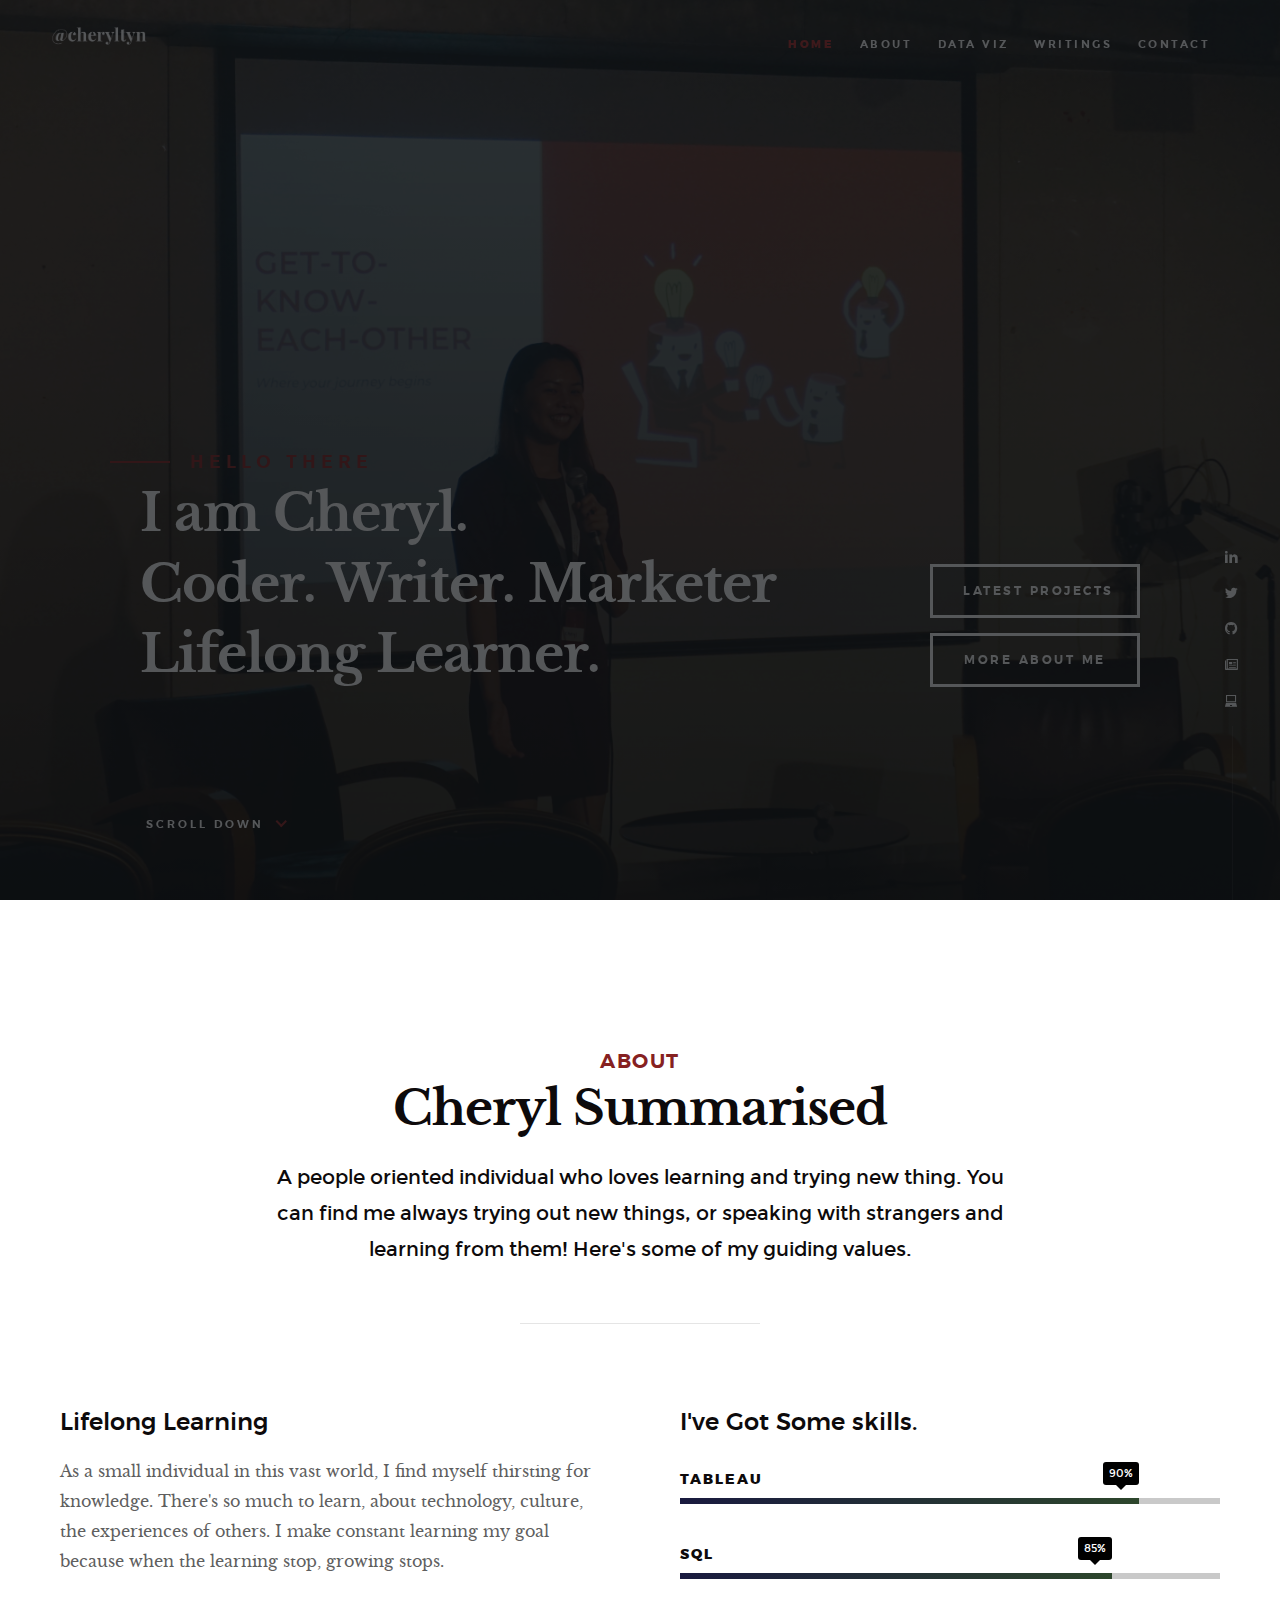
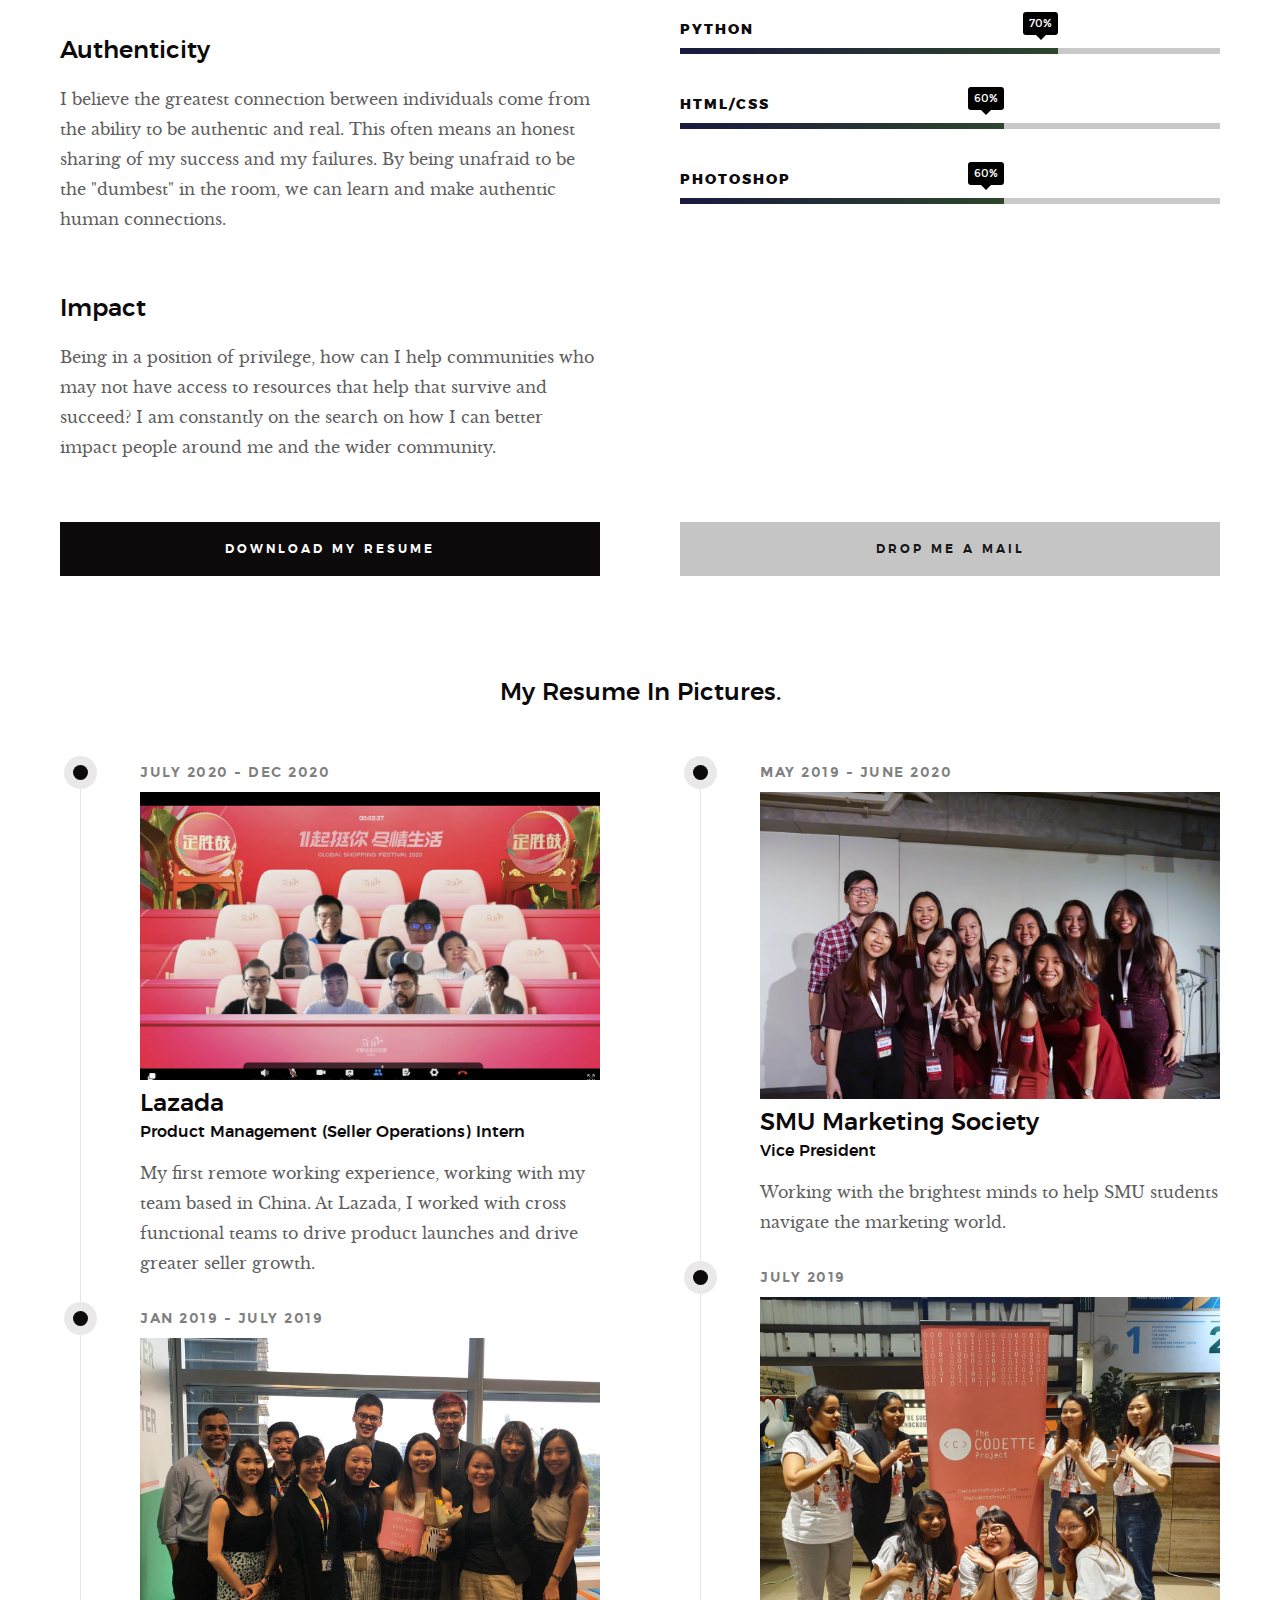
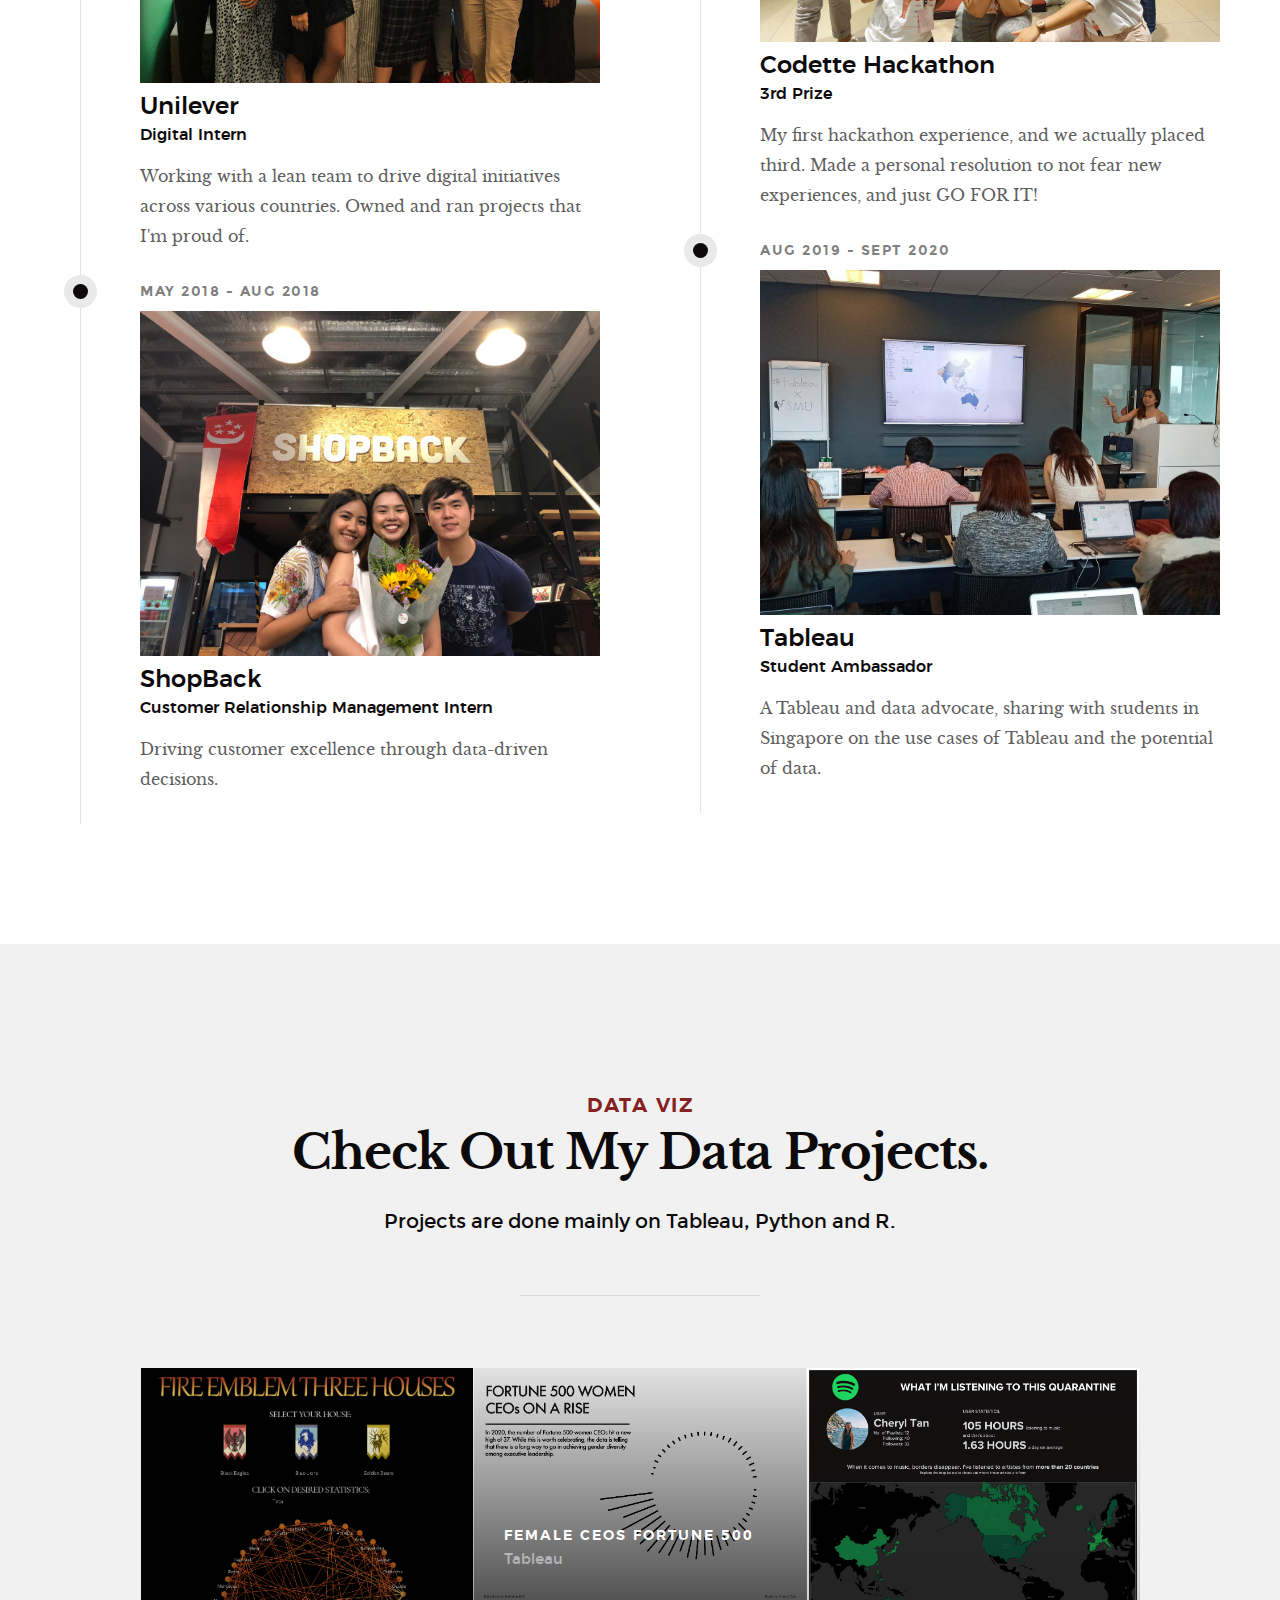
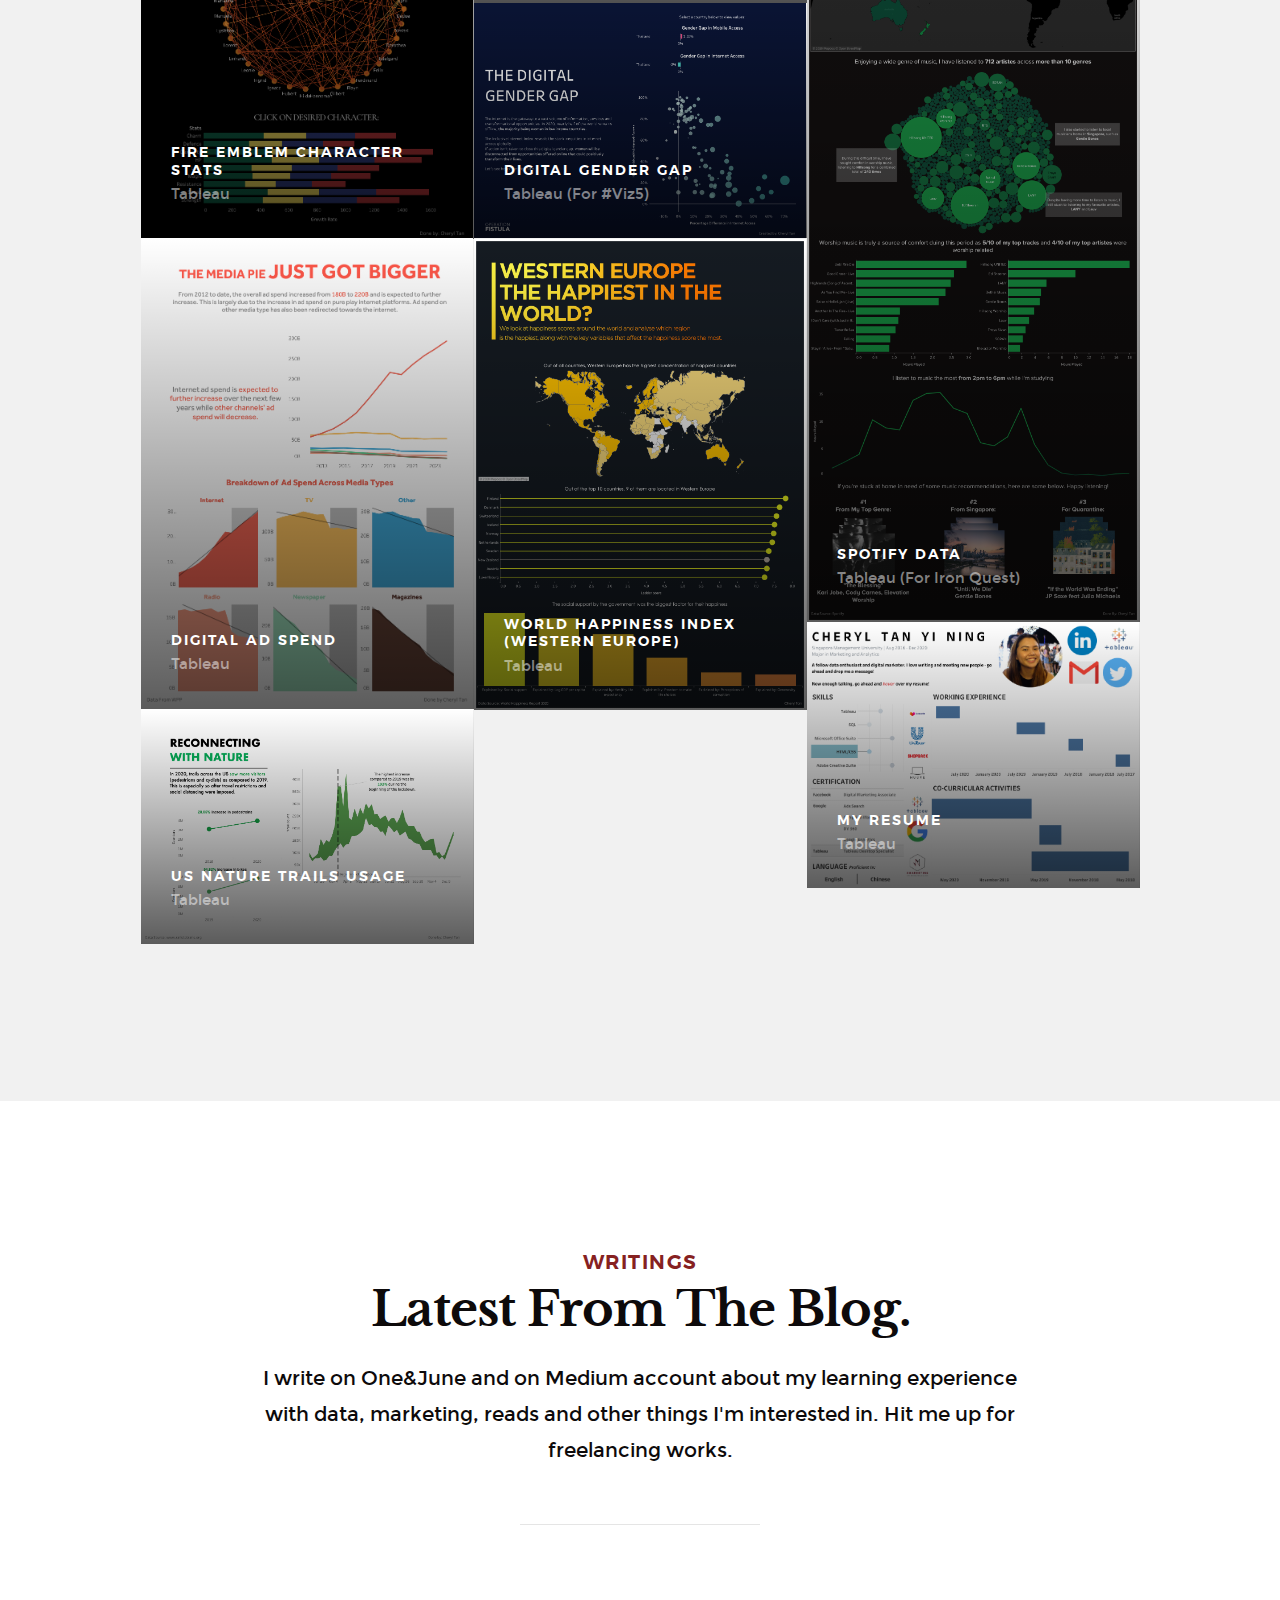
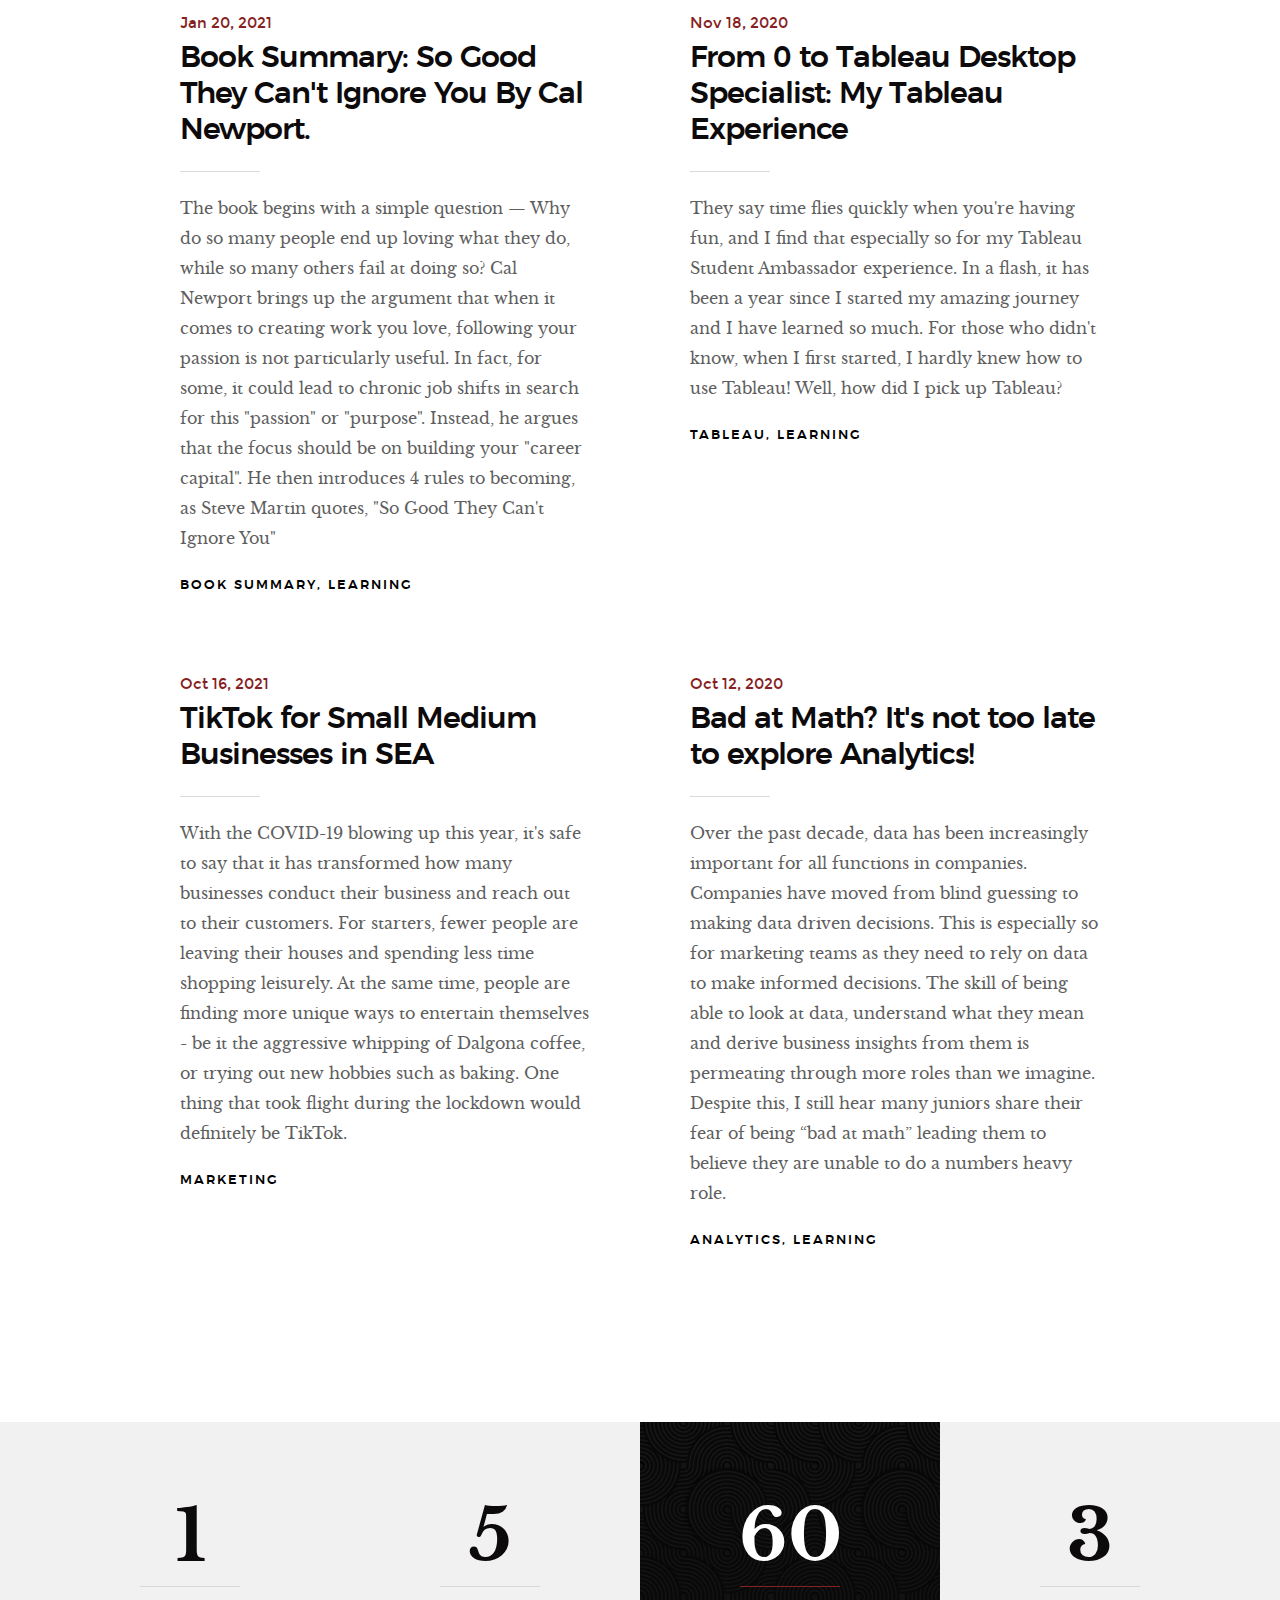
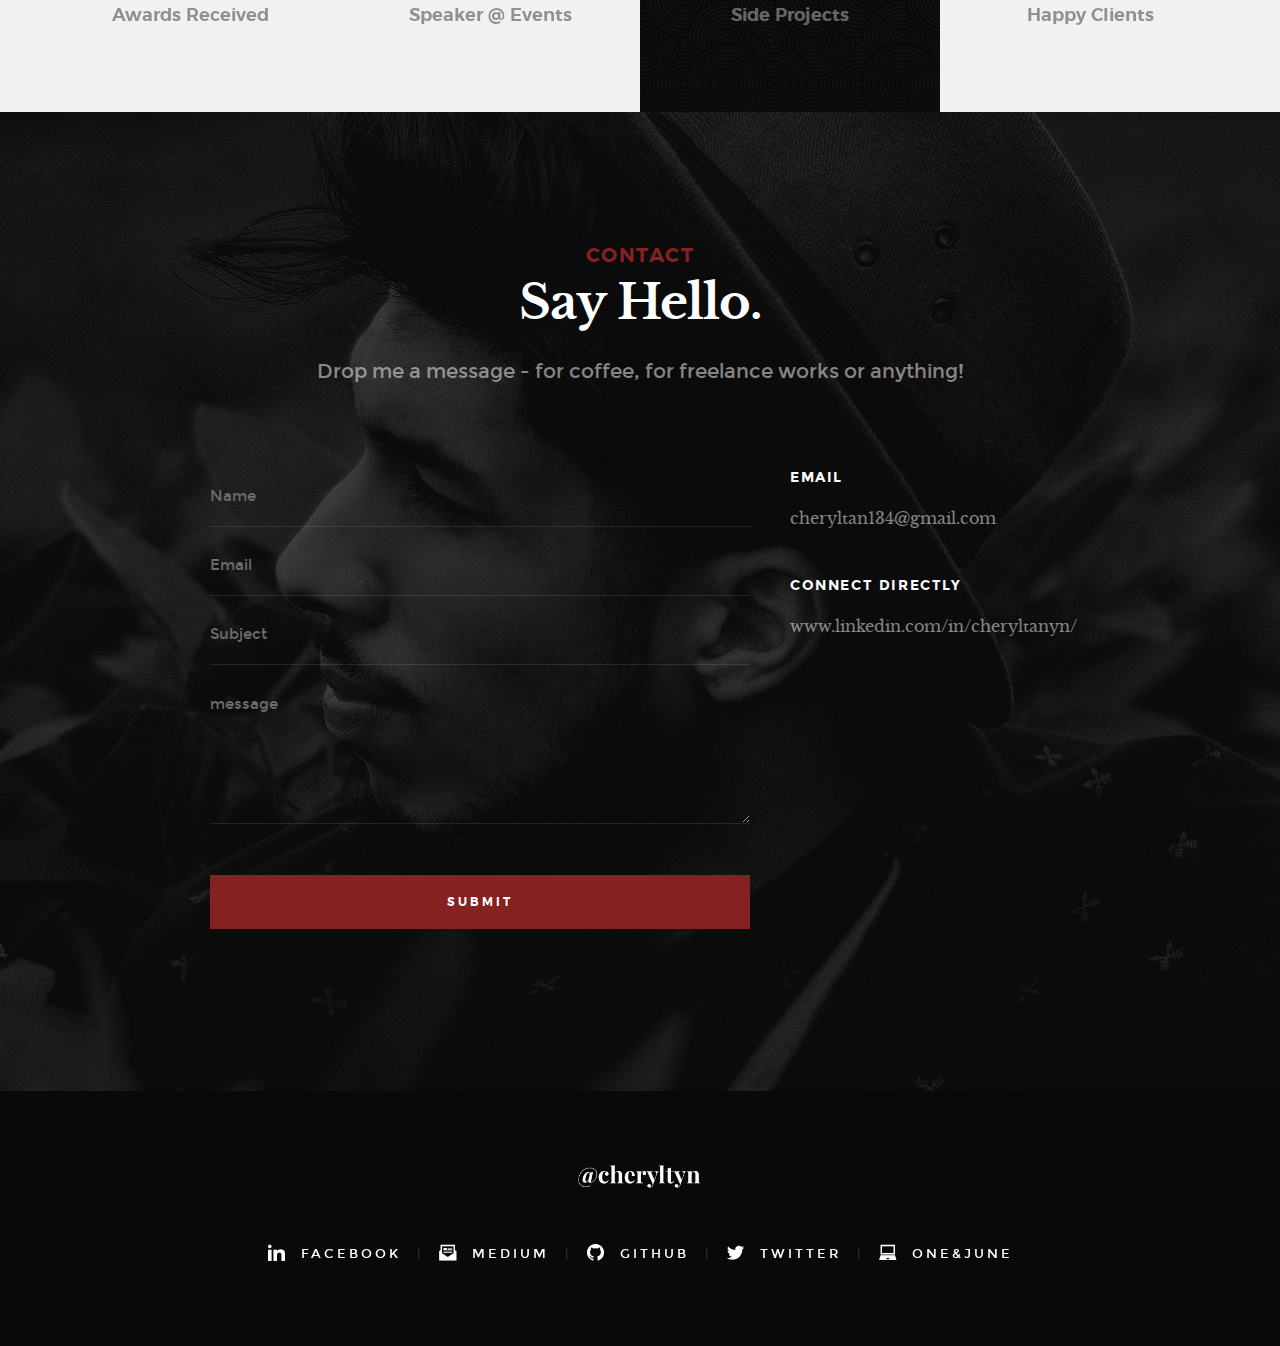
==== commit 449cc470: "Update index.html" ====
--- a/index.html
+++ b/index.html
@@ -132,7 +132,7 @@
                 <h1>Cheryl Summarised</h1>
                 <p class="lead">A people oriented individual who loves learning and trying new thing.
                     You can find me always trying out new things, or speaking with strangers and learning from them!
-                    This is an attempt to summarise myself and my guiding values.
+                    Here's some of my guiding values.
                 </p>
             </div>
         </div>
@@ -178,10 +178,11 @@
                     <div class="progress percent60"><span>60%</span></div>
                     <strong>Photoshop</strong>
                     </li>
+                    <!-- 
                     <li>
                     <div class="progress percent50"><span>50%</span></div>
                     <strong>Premiere Pro</strong>
-                    </li>
+                    </li> --> 
                 </ul>
             </div>
 
@@ -190,7 +191,7 @@
         <div class="row about-content about-content--buttons">
 
             <div class="col-six tab-full left">
-                <a href="https://drive.google.com/drive/u/0/folders/1iwDI381WlJRTRm-em5dGOZ_nxglXMILP" class="btn btn--primary full-width">Download My Resume</a>
+                <a href="https://drive.google.com/file/d/1kv1Pk9glJU1fzlLtHOxfuSw4s0mwj3oj/view?usp=sharing" class="btn btn--primary full-width">Download My Resume</a>
             </div>
             <div class="col-six tab-full right">
                 <a href="mailto:cheryltan134@gmail.com" class="btn full-width">Drop Me A Mail</a>
@@ -201,7 +202,7 @@
         <div class="row about-content about-content--timeline">
 
             <div class="col-full text-center">
-                <h3>Beyond My Resume.</h3>
+                <h3>My Resume In Pictures.</h3>
             </div>
 
             <div class="col-six tab-full left">
@@ -984,4 +985,4 @@
 
 </body>
 
-</html>+</html>
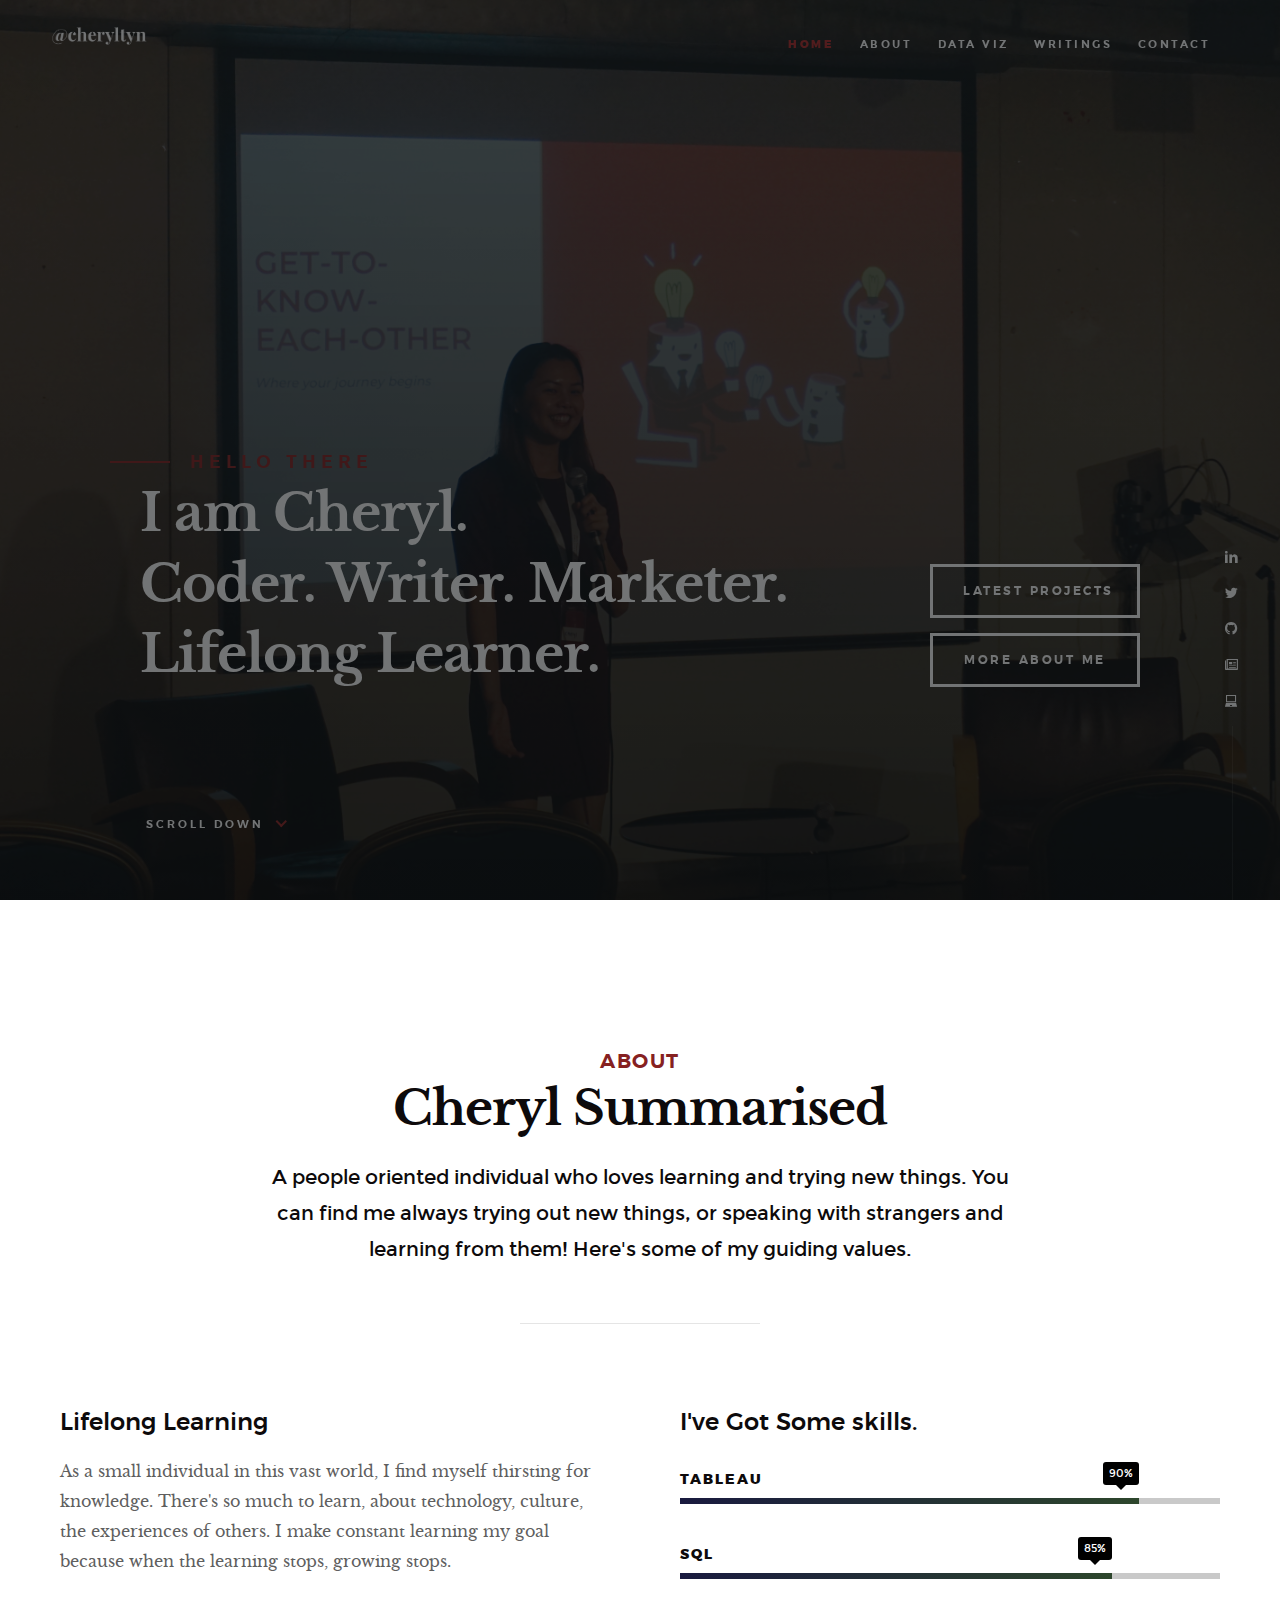
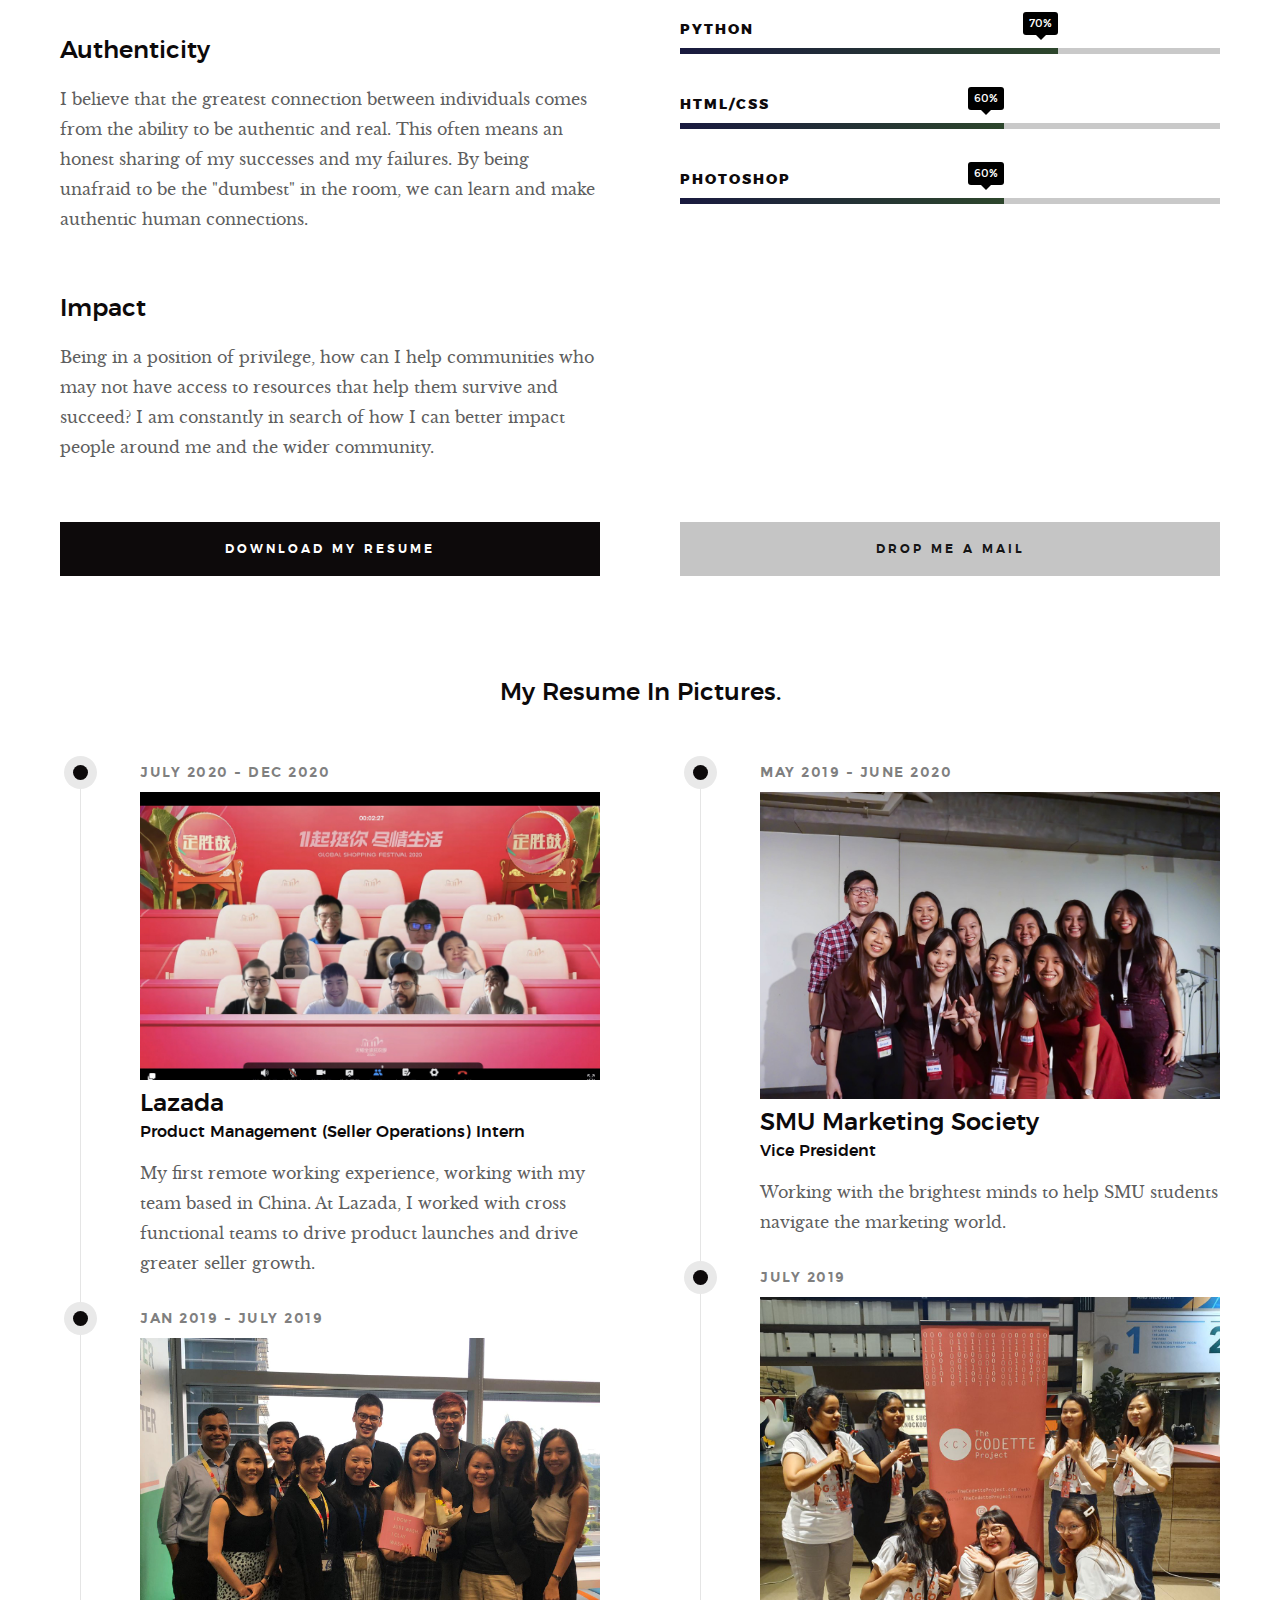
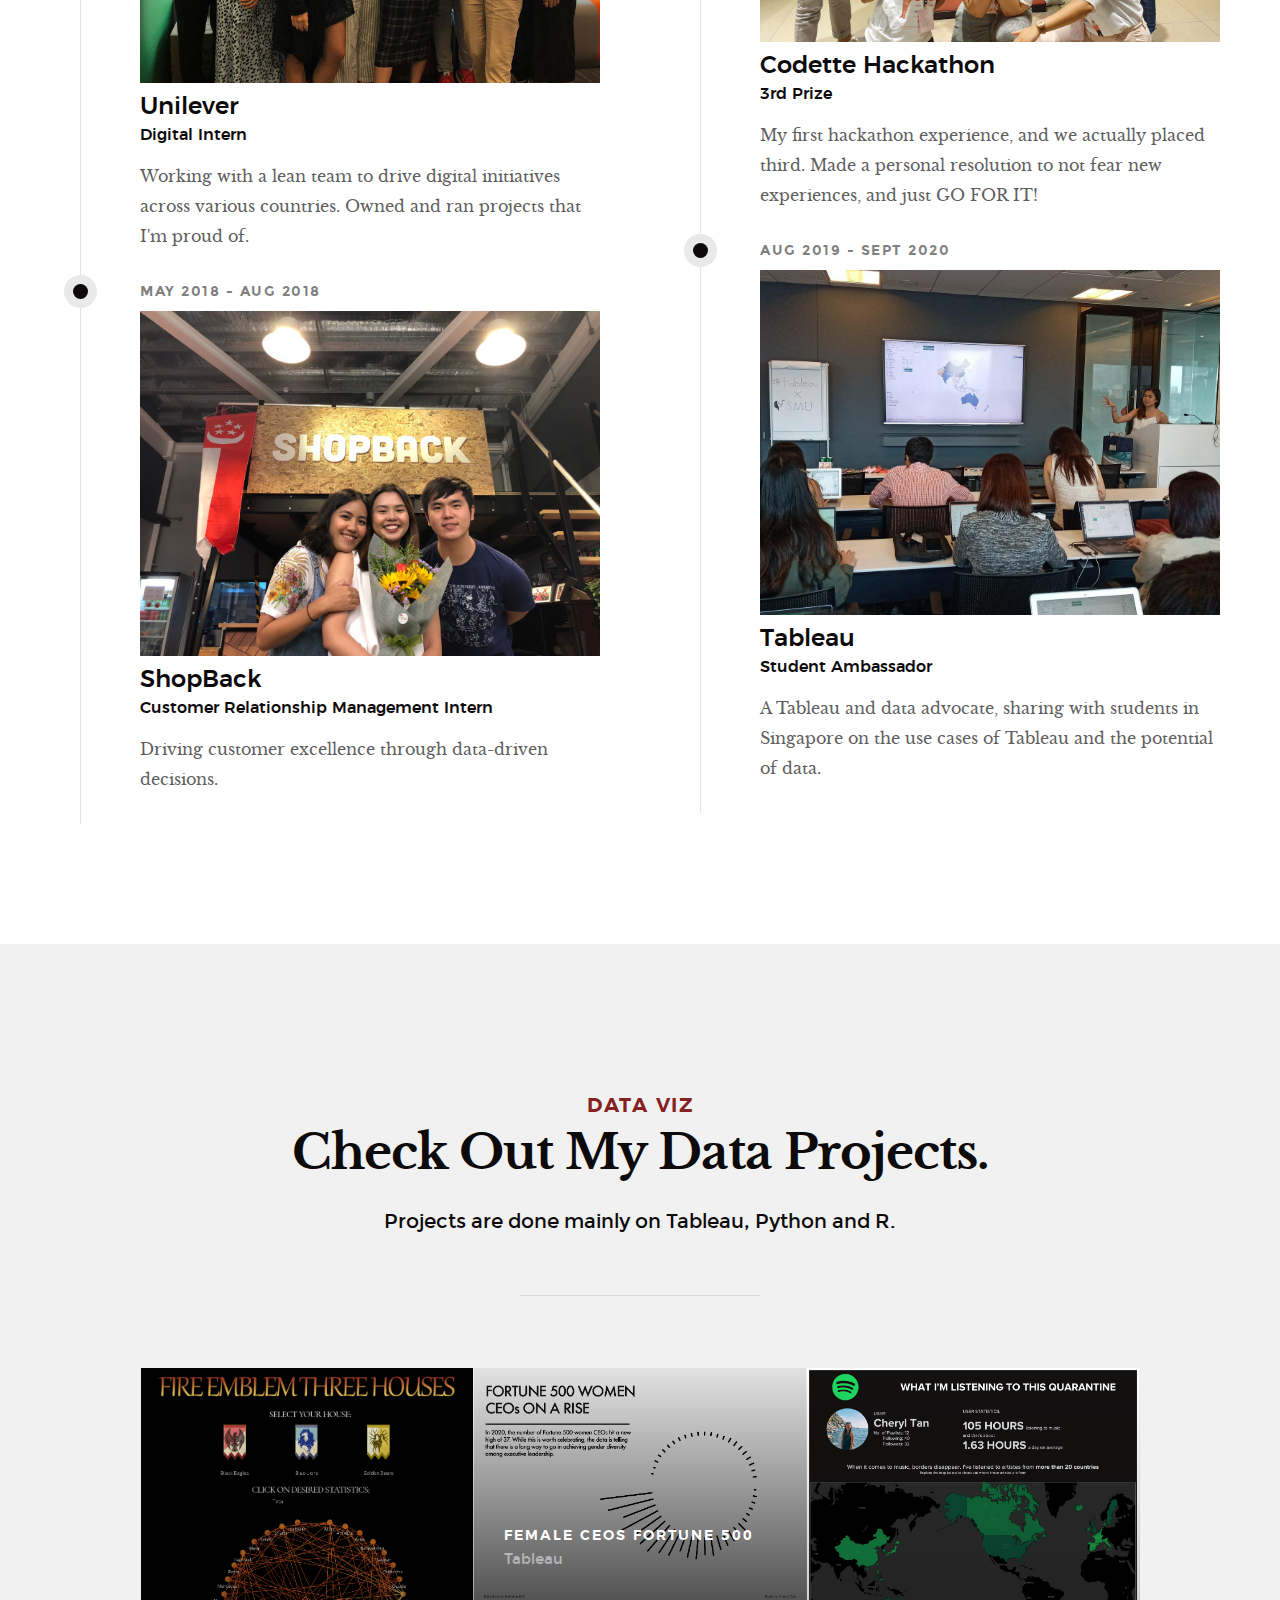
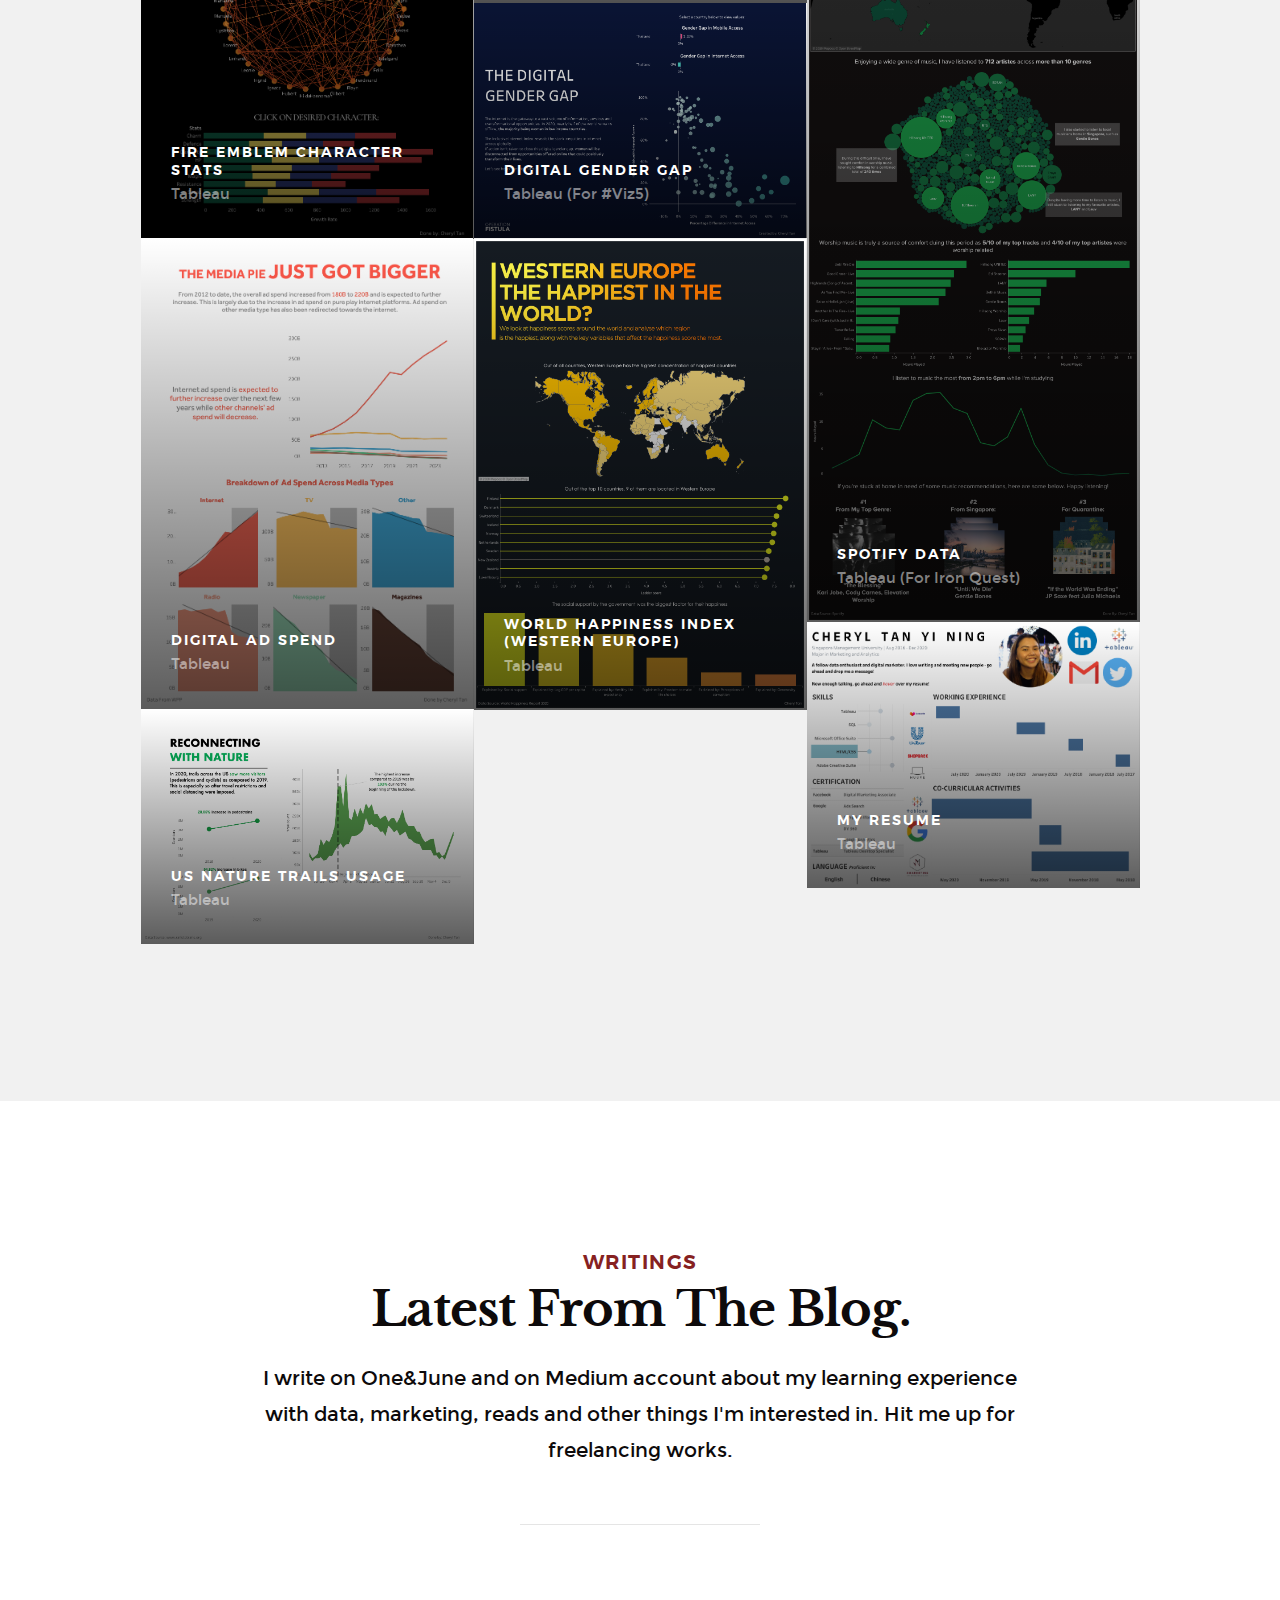
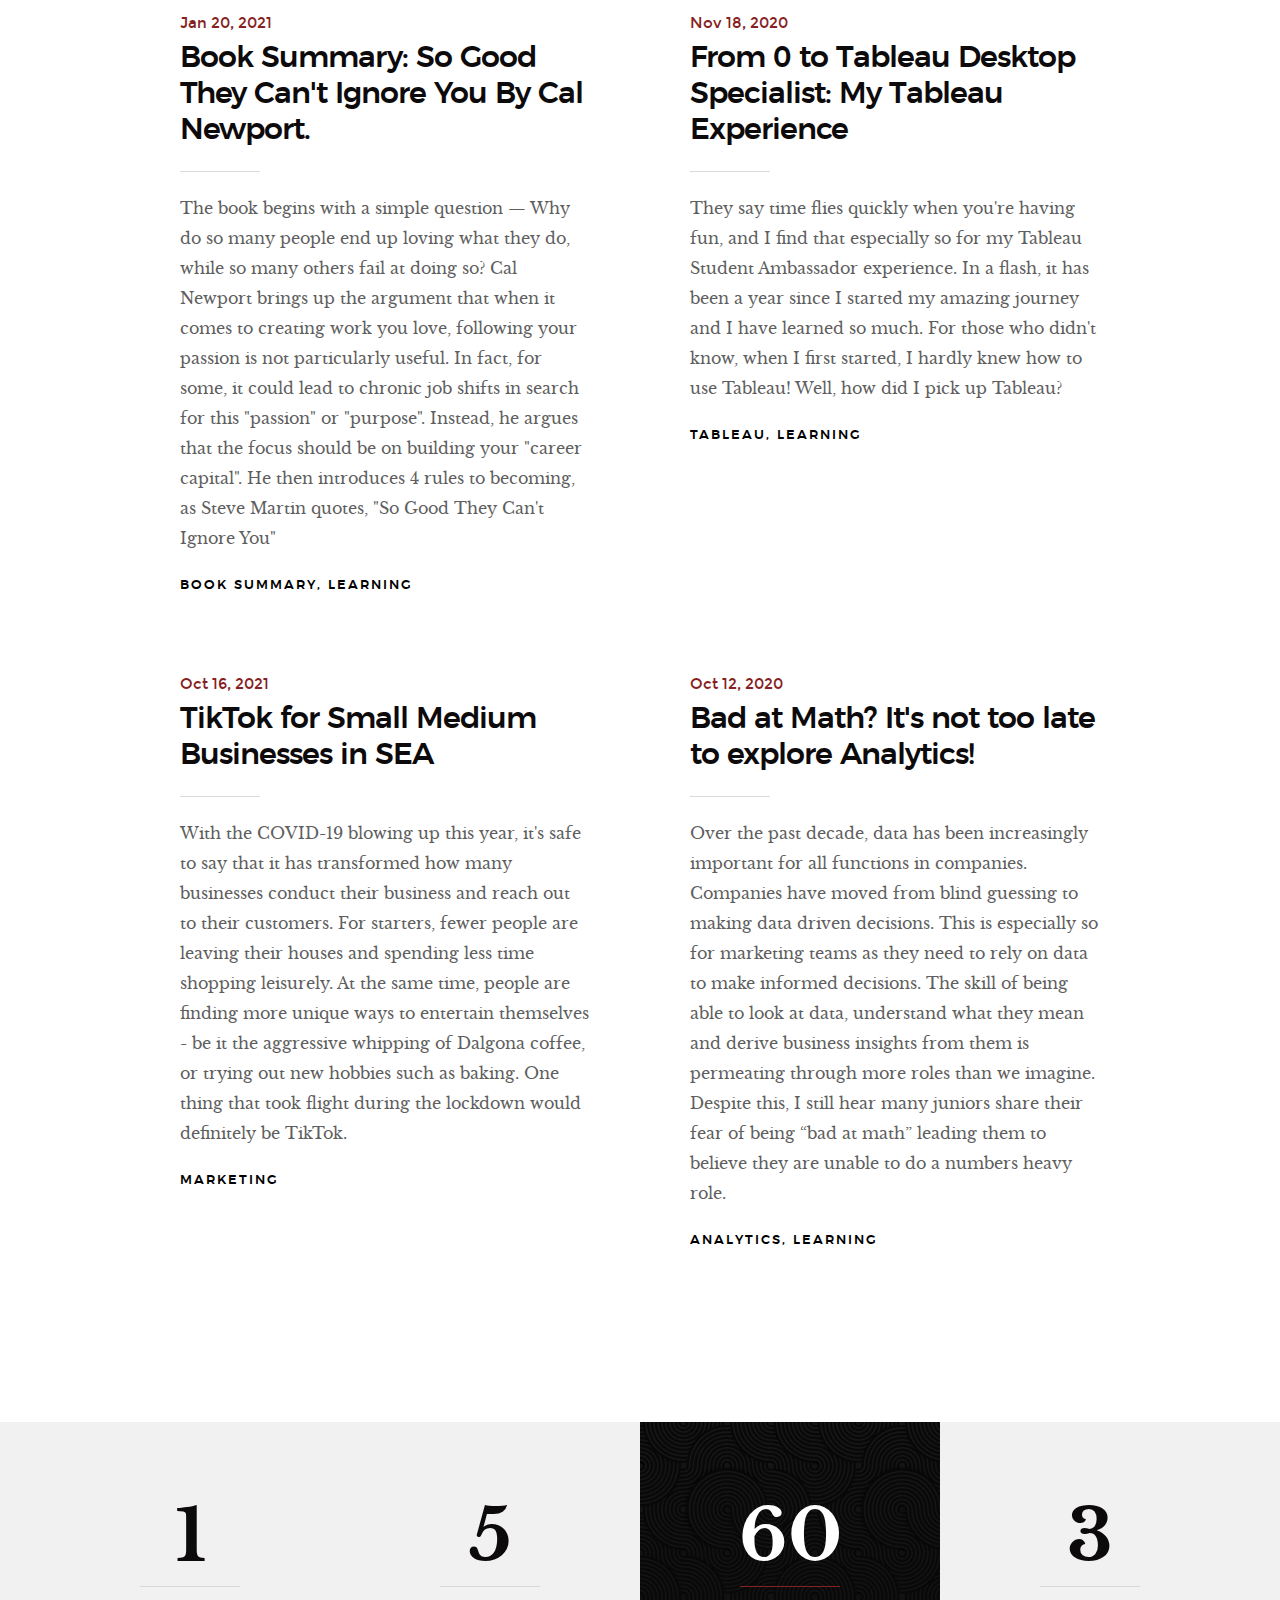
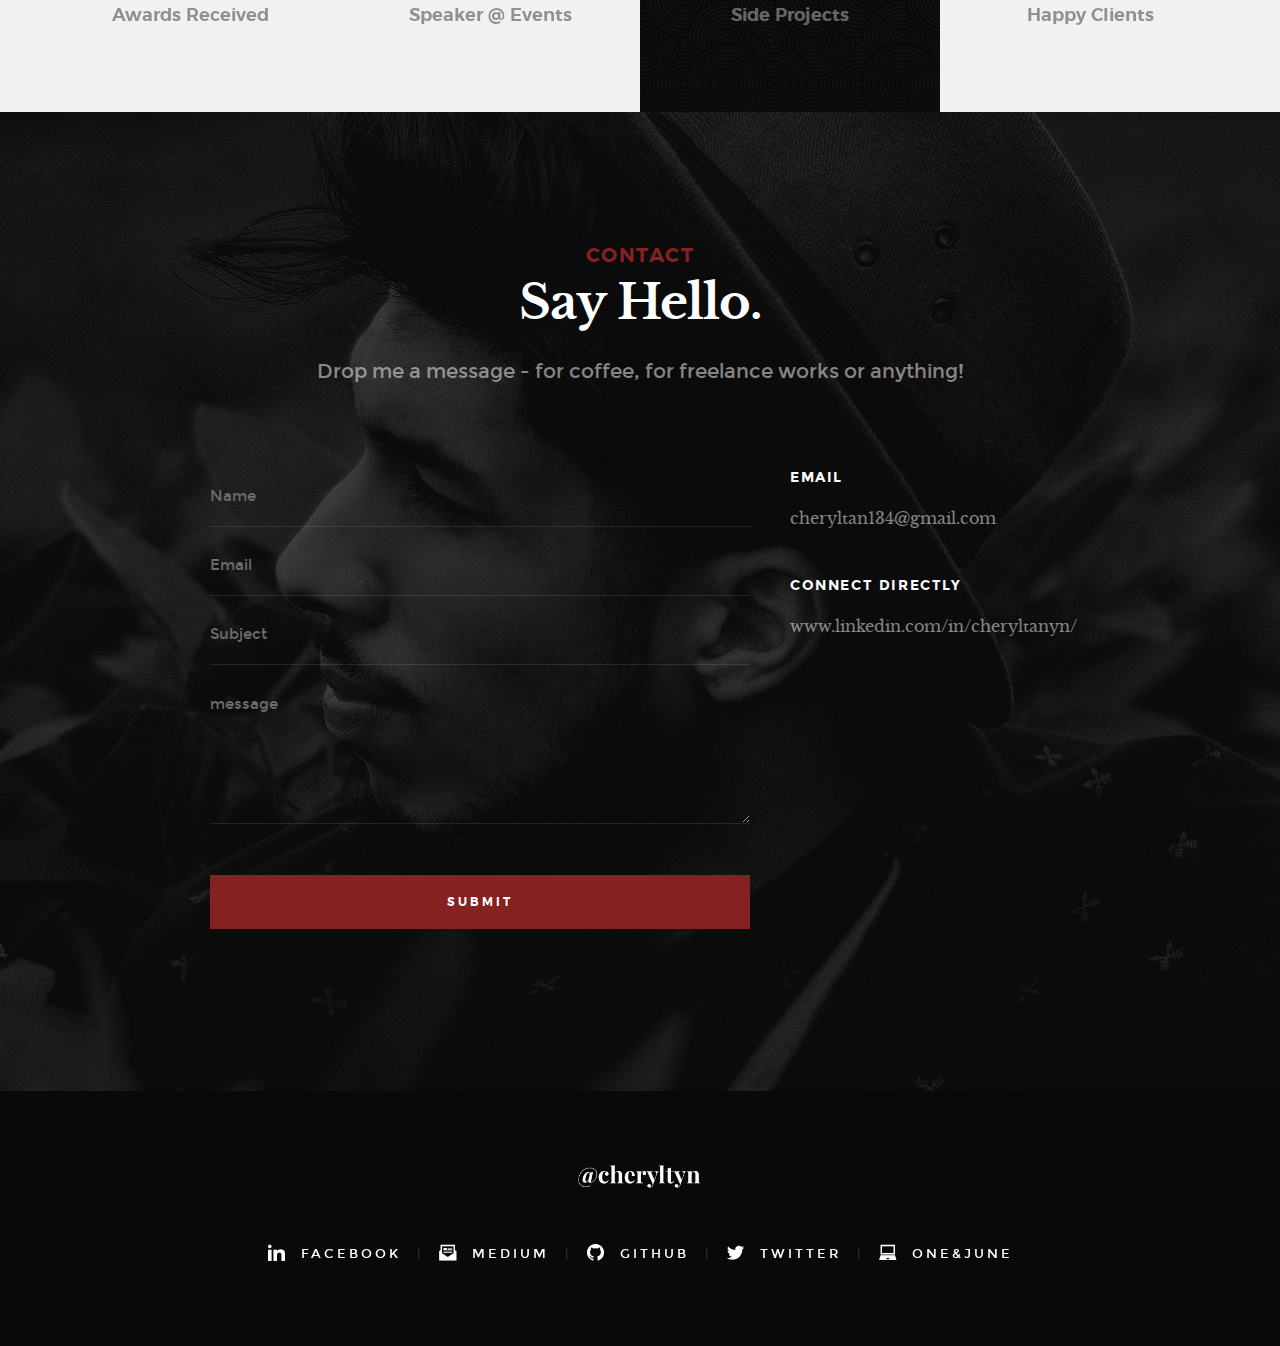
==== commit 1eaa80c4: "Update index.html" ====
--- a/index.html
+++ b/index.html
@@ -76,7 +76,7 @@
 
                 <h1>
                     I am Cheryl. <br>
-                    Coder. Writer. Marketer <br>
+                    Coder. Writer. Marketer.<br>
                     Lifelong Learner.
                 </h1>
 
@@ -130,7 +130,7 @@
             <div class="col-full text-center">
                 <h3>About</h3>
                 <h1>Cheryl Summarised</h1>
-                <p class="lead">A people oriented individual who loves learning and trying new thing.
+                <p class="lead">A people oriented individual who loves learning and trying new things.
                     You can find me always trying out new things, or speaking with strangers and learning from them!
                     Here's some of my guiding values.
                 </p>
@@ -142,16 +142,22 @@
             <div class="col-six tab-full left">
                 <h3>Lifelong Learning</h3>
                 <p>
-                As a small individual in this vast world, I find myself thirsting for knowledge. There's so much to learn, about technology, culture, the experiences of others. I make constant learning my goal because when the learning stop, growing stops.
+                As a small individual in this vast world, I find myself thirsting for knowledge.
+                    There's so much to learn, about technology, culture, the experiences of others.
+                    I make constant learning my goal because when the learning stops, growing stops.
                 </p>
                 <h3>Authenticity</h3>
                 <p>
-                I believe the greatest connection between individuals come from the ability to be authentic and real. This often means an honest sharing of my success and my failures. By being unafraid to be the "dumbest" in the room, we can learn and make authentic human connections.
+                I believe that the greatest connection between individuals comes from the ability to be authentic and real.
+                    This often means an honest sharing of my successes and my failures.
+                    By being unafraid to be the "dumbest" in the room, we can learn and make authentic human connections.
                 </p>
                 <h3>Impact</h3>
                 <p>
-                Being in a position of privilege, how can I help communities who may not have access to resources that help that survive and succeed? I am constantly on the search on how I can better impact people around me and the wider community.
+                Being in a position of privilege, how can I help communities who may not have access to resources that help them survive and succeed?
+                    I am constantly in search of how I can better impact people around me and the wider community.
                 </p>
+
             </div>
 
             <div class="col-six tab-full right">
@@ -178,11 +184,11 @@
                     <div class="progress percent60"><span>60%</span></div>
                     <strong>Photoshop</strong>
                     </li>
-                    <!-- 
+                    <!--
                     <li>
                     <div class="progress percent50"><span>50%</span></div>
                     <strong>Premiere Pro</strong>
-                    </li> --> 
+                    </li> -->
                 </ul>
             </div>
 
@@ -230,7 +236,7 @@
                             <h3>Unilever</h3>
                             <h5>Digital Intern</h5>
                         </div>
-                        <div class="timeline__desc">	
+                        <div class="timeline__desc">
                             <p>Working with a lean team to drive digital initiatives across various countries.
                             Owned and ran projects that I'm proud of.</p>
                         </div>
@@ -305,7 +311,7 @@
         </div> <!-- end about-content timeline -->
 
     </section> <!-- end about -->
-    
+
 
     <!-- works
     ================================================== -->
@@ -315,7 +321,7 @@
             <div class="col-full">
                 <h3>Data Viz</h3>
                 <h1>Check Out My Data Projects.</h1>
-                
+
                 <p class="lead">Projects are done mainly on Tableau, Python and R.</p>
             </div>
         </div>
@@ -343,12 +349,12 @@
                             </p>
                         </div>
 
-                        <a href="https://www.behance.net/" class="item-folio__project-link" title="Project link">
+                        <a href="https://public.tableau.com/profile/cheryl.tan4120" class="item-folio__project-link" title="Project link">
                             <i class="im im-link"></i>
                         </a>
 
                         <div class="item-folio__caption">
-                            <p>Vero molestiae sed aut natus excepturi. Et tempora numquam. Temporibus iusto quo.Unde dolorem corrupti neque nisi.</p>
+                            <p></p>
                         </div>
 
                     </div> <!-- end item-folio -->
@@ -379,7 +385,7 @@
                         </a>
 
                         <div class="item-folio__caption">
-                            <p>Vero molestiae sed aut natus excepturi. Et tempora numquam. Temporibus iusto quo.Unde dolorem corrupti neque nisi.</p>
+                            <p></p>
                         </div>
 
                     </div> <!-- end item-folio -->
@@ -395,6 +401,10 @@
                                 <span class="shadow-overlay"></span>
                             </a>
                         </div>
+
+                        <a href="https://public.tableau.com/profile/cheryl.tan4120" class="item-folio__project-link" title="Project link">
+                            <i class="im im-link"></i>
+                        </a>
 
                         <div class="item-folio__text">
                             <h3 class="item-folio__title">
@@ -405,12 +415,12 @@
                             </p>
                         </div>
 
-                        <a href="https://www.behance.net/" class="item-folio__project-link" title="Project link">
+                        <a href="https://public.tableau.com/profile/cheryl.tan4120" class="item-folio__project-link" title="Project link">
                             <i class="im im-link"></i>
                         </a>
 
                         <span class="item-folio__caption">
-                            <p>Vero molestiae sed aut natus excepturi. Et tempora numquam. Temporibus iusto quo.Unde dolorem corrupti neque nisi.</p>
+                            <p></p>
                         </span>
 
                     </div> <!-- end item-folio -->
@@ -436,12 +446,12 @@
                             </p>
                         </div>
 
-                        <a href="https://www.behance.net/" class="item-folio__project-link" title="Project link">
+                        <a href="https://public.tableau.com/profile/cheryl.tan4120" class="item-folio__project-link" title="Project link">
                             <i class="im im-link"></i>
                         </a>
 
                         <span class="item-folio__caption">
-                            <p>Vero molestiae sed aut natus excepturi. Et tempora numquam. Temporibus iusto quo.Unde dolorem corrupti neque nisi.</p>
+                            <p></p>
                         </span>
 
                     </div> <!-- end item-folio -->
@@ -467,12 +477,12 @@
                             </p>
                         </div>
 
-                        <a href="https://www.behance.net/" class="item-folio__project-link" title="Project link">
+                        <a href="https://public.tableau.com/profile/cheryl.tan4120" class="item-folio__project-link" title="Project link">
                             <i class="im im-link"></i>
                         </a>
 
                         <span class="item-folio__caption">
-                            <p>Vero molestiae sed aut natus excepturi. Et tempora numquam. Temporibus iusto quo.Unde dolorem corrupti neque nisi.</p>
+                            <p></p>
                         </span>
 
                     </div> <!-- end item-folio -->
@@ -482,7 +492,7 @@
                     <div class="item-folio">
 
                         <div class="item-folio__thumb">
-                            <a href="images/portfolio/gallery/Happiness In Western Europe.png" class="thumb-link" data-size="2338×3308">
+                            <a href="images/portfolio/gallery/Happiness In Western Europe.png" class="thumb-link" data-size="1309×1852">
                                 <img src="images/portfolio/Happiness In Western Europe.png"
                                      srcset="images/portfolio/Happiness In Western Europe.png" alt="">
                                 <span class="shadow-overlay"></span>
@@ -498,12 +508,12 @@
                             </p>
                         </div>
 
-                        <a href="https://www.behance.net/" class="item-folio__project-link" title="Project link">
+                        <a href="https://public.tableau.com/profile/cheryl.tan4120" class="item-folio__project-link" title="Project link">
                             <i class="im im-link"></i>
                         </a>
 
                         <span class="item-folio__caption">
-                            <p>Vero molestiae sed aut natus excepturi. Et tempora numquam. Temporibus iusto quo.Unde dolorem corrupti neque nisi.</p>
+                            <p></p>
                         </span>
 
                     </div> <!-- end item-folio -->
@@ -529,12 +539,12 @@
                             </p>
                         </div>
 
-                        <a href="https://www.behance.net/" class="item-folio__project-link" title="Project link">
+                        <a href="https://public.tableau.com/profile/cheryl.tan4120" class="item-folio__project-link" title="Project link">
                             <i class="im im-link"></i>
                         </a>
 
                         <span class="item-folio__caption">
-                            <p>Vero molestiae sed aut natus excepturi. Et tempora numquam. Temporibus iusto quo.Unde dolorem corrupti neque nisi.</p>
+                            <p></p>
                         </span>
 
                     </div> <!-- end item-folio -->
@@ -560,12 +570,12 @@
                             </p>
                         </div>
 
-                        <a href="https://www.behance.net/" class="item-folio__project-link" title="Project link">
+                        <a href="https://public.tableau.com/profile/cheryl.tan4120" class="item-folio__project-link" title="Project link">
                             <i class="im im-link"></i>
                         </a>
 
                         <span class="item-folio__caption">
-                            <p>Vero molestiae sed aut natus excepturi. Et tempora numquam. Temporibus iusto quo.Unde dolorem corrupti neque nisi.</p>
+                            <p>US Nature Trails Usage</p>
                         </span>
 
                     </div> <!-- end item-folio -->
@@ -595,7 +605,7 @@
 
                 <div class="testimonials__slide">
                     <img src="images/avatars/user-01.jpg" alt="Author image" class="testimonials__avatar">
-                    <p>Qui ipsam temporibus quisquam velMaiores eos cumque distinctio nam accusantium ipsum. 
+                    <p>Qui ipsam temporibus quisquam velMaiores eos cumque distinctio nam accusantium ipsum.
                     Laudantium quia consequatur molestias delectus culpa facere hic dolores aperiam. Accusantium quos qui praesentium corpori.</p>
                     <div class="testimonials__author h06">
                         Tim Cook
@@ -615,14 +625,14 @@
 
                 <div class="testimonials__slide">
                     <img src="images/avatars/user-02.jpg" alt="Author image" class="testimonials__avatar">
-                    <p>Repellat dignissimos libero. Qui sed at corrupti expedita voluptas odit. Nihil ea quia nesciunt. Ducimus aut sed ipsam.  
+                    <p>Repellat dignissimos libero. Qui sed at corrupti expedita voluptas odit. Nihil ea quia nesciunt. Ducimus aut sed ipsam.
                     Autem eaque officia cum exercitationem sunt voluptatum accusamus. Quasi voluptas eius distinctio.</p>
                     <div class="testimonials__author h06">
                         Satya Nadella
                         <span>CEO, Microsoft</span>
                     </div>
                 </div>
-                
+
             </div>
 
         </div>
@@ -649,11 +659,11 @@
 
                 <div class="blog-list block-1-2 block-tab-full">
                     <article class="col-block">
-                                
+
                         <div class="blog-date">
                             <a href="https://www.oneandjune.com/blog/book-summary-so-good-they-cant-ignore-you-by-cal-newport">Jan 20, 2021</a>
-                        </div>  
-                        
+                        </div>
+
                         <h2 class="h01"><a href="https://www.oneandjune.com/blog/book-summary-so-good-they-cant-ignore-you-by-cal-newport">Book Summary: So Good They Can't Ignore You By Cal Newport.</a></h2>
                         <p> The book begins with a simple question — Why do so many people end up loving what they do, while so many others fail at doing so?
                             Cal Newport brings up the argument that when it comes to creating work you love, following your passion is not particularly useful.
@@ -667,14 +677,14 @@
                                 <a href="https://www.oneandjune.com/blog/book-summary-so-good-they-cant-ignore-you-by-cal-newport">Book Summary</a><a href="https://www.oneandjune.com/blog/book-summary-so-good-they-cant-ignore-you-by-cal-newport">Learning</a>
                         </div>
 
-                        
+
                     </article>
                     <article class="col-block">
-                                
+
                         <div class="blog-date">
                             <a href="https://www.oneandjune.com/blog/from-0-to-tableau-desktop-specialist-my-tableau-experience">Nov 18, 2020</a>
-                        </div>  
-                        
+                        </div>
+
                         <h2 class="h01"><a href="https://www.oneandjune.com/blog/from-0-to-tableau-desktop-specialist-my-tableau-experience">From 0 to Tableau Desktop Specialist: My Tableau Experience</a></h2>
                         <p>
                            They say time flies quickly when you're having fun, and I find that especially so for my Tableau Student Ambassador experience.
@@ -687,10 +697,10 @@
                             <a href="https://www.oneandjune.com/blog/from-0-to-tableau-desktop-specialist-my-tableau-experience">Tableau</a><a href="https://www.oneandjune.com/blog/from-0-to-tableau-desktop-specialist-my-tableau-experience">Learning</a>
                         </div>
 
-                        
+
                     </article>
                     <article class="col-block">
-                        
+
                         <div class="blog-date">
                             <a href="https://www.oneandjune.com/blog/tiktok-for-small-mediumnbspbusinesses-in-seanbsp">Oct 16, 2021</a>
                         </div>
@@ -707,10 +717,10 @@
                         </div>
                     </article>
                     <article class="col-block">
-                        
+
                         <div class="blog-date">
                             <a href="https://www.oneandjune.com/blog/bad-at-math-you-can-still-do-analytics">Oct 12, 2020</a href="https://www.oneandjune.com/blog/bad-at-math-you-can-still-do-analytics">
-                        </div>    
+                        </div>
                         <h2 class="h01"><a href="https://www.oneandjune.com/blog/bad-at-math-you-can-still-do-analytics">Bad at Math? It's not too late to explore Analytics!</a></h2>
                         <p>
                             Over the past decade, data has been increasingly important for all functions in companies.
@@ -734,7 +744,7 @@
 
     <!-- s-cta
     <section class="s-cta">
-        
+
         <div class="row narrow cta">
 
             <div class="col-full cta__content">
@@ -748,12 +758,12 @@
 
                 <div class="cta__action">
                     <a class="btn btn--primary btn--large" href="http://www.dreamhost.com/r.cgi?287326|STYLESHOUT">Sign Up Now</a>
-                </div>	
-
-            </div>
-
-        </div>
-        
+                </div>
+
+            </div>
+
+        </div>
+
     </section>
 
     -->
@@ -789,7 +799,7 @@
                 <div class="stats__count">
                     3
                 </div>
-                <h4>Happy Clients</h4> 
+                <h4>Happy Clients</h4>
             </div>
 
         </div>
@@ -806,7 +816,7 @@
             <div class="col-full">
                 <h3>Contact</h3>
                 <h1>Say Hello.</h1>
-                
+
                 <p class="lead">Drop me a message - for coffee, for freelance works or anything! </p>
             </div>
         </div>
@@ -816,7 +826,7 @@
             <div class="col-eight tab-full contact__form">
                 <form name="contactForm" id="contactForm" method="post" action="mailto:cheryltan134@gmail.com">
                     <fieldset>
-    
+
                     <div class="form-field">
                         <input name="contactName" type="text" id="contactName" placeholder="Name" value="" minlength="2" required="" aria-required="true" class="full-width">
                     </div>
@@ -840,20 +850,20 @@
                             </div>
                         </div>
                     </div>
-    
+
                     </fieldset>
                 </form>
 
                 <!-- contact-warning -->
                 <div class="message-warning">
                     Something went wrong. Please try again.
-                </div> 
-            
+                </div>
+
                 <!-- contact-success -->
                 <div class="message-success">
                     Your message was sent, thank you!<br>
                 </div>
-                        
+
             </div>
             <!--
             <div class="col-four tab-full contact__infos">
@@ -911,7 +921,7 @@
                         <span>One&June</span>
                     </a></li>
                 </ul>
-                    
+
             </div>
         </div>
 <!-- end
@@ -919,8 +929,8 @@
 
             <div class="col-twelve">
                 <div class="copyright">
-                    <span>© Copyright Hola 2017</span> 
-                    <span>Design by <a href="https://www.styleshout.com/">styleshout</a></span>	
+                    <span>© Copyright Hola 2017</span>
+                    <span>Design by <a href="https://www.styleshout.com/">styleshout</a></span>
                 </div>
 
                 <div class="go-top">
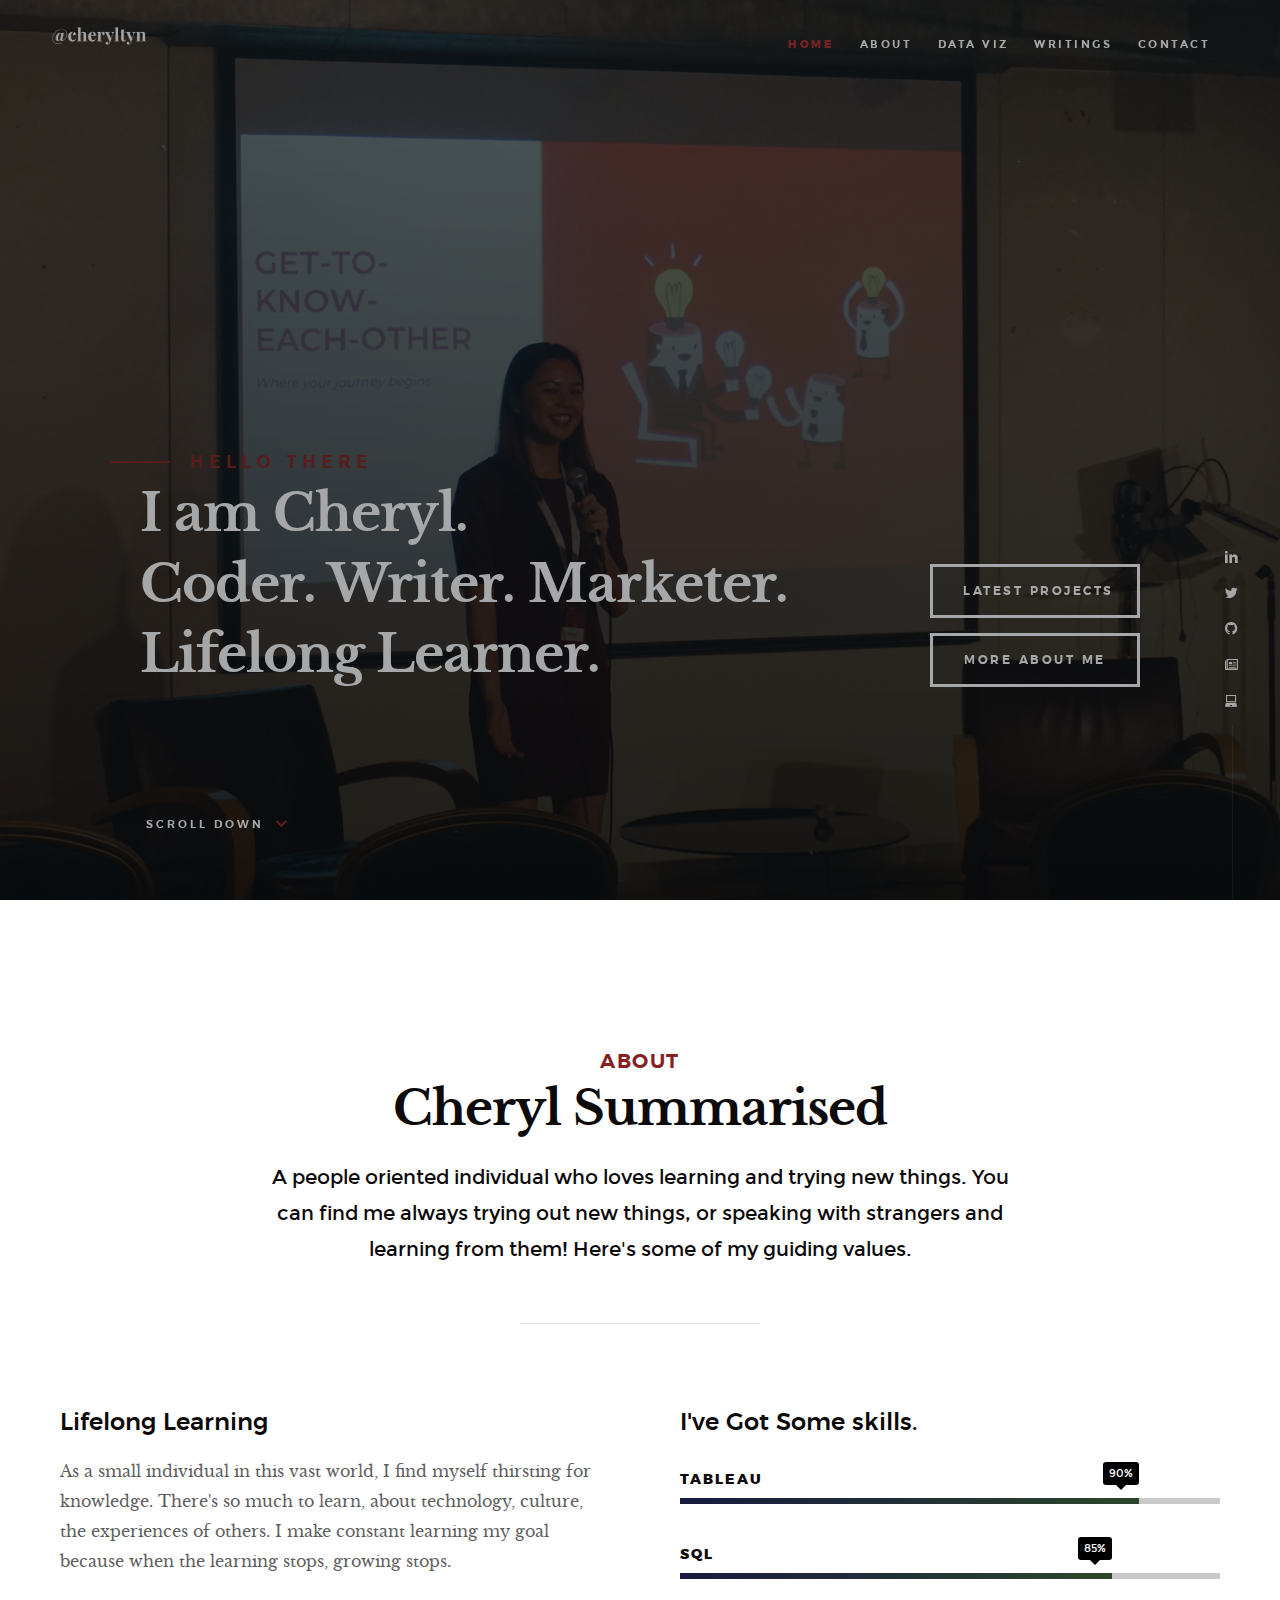
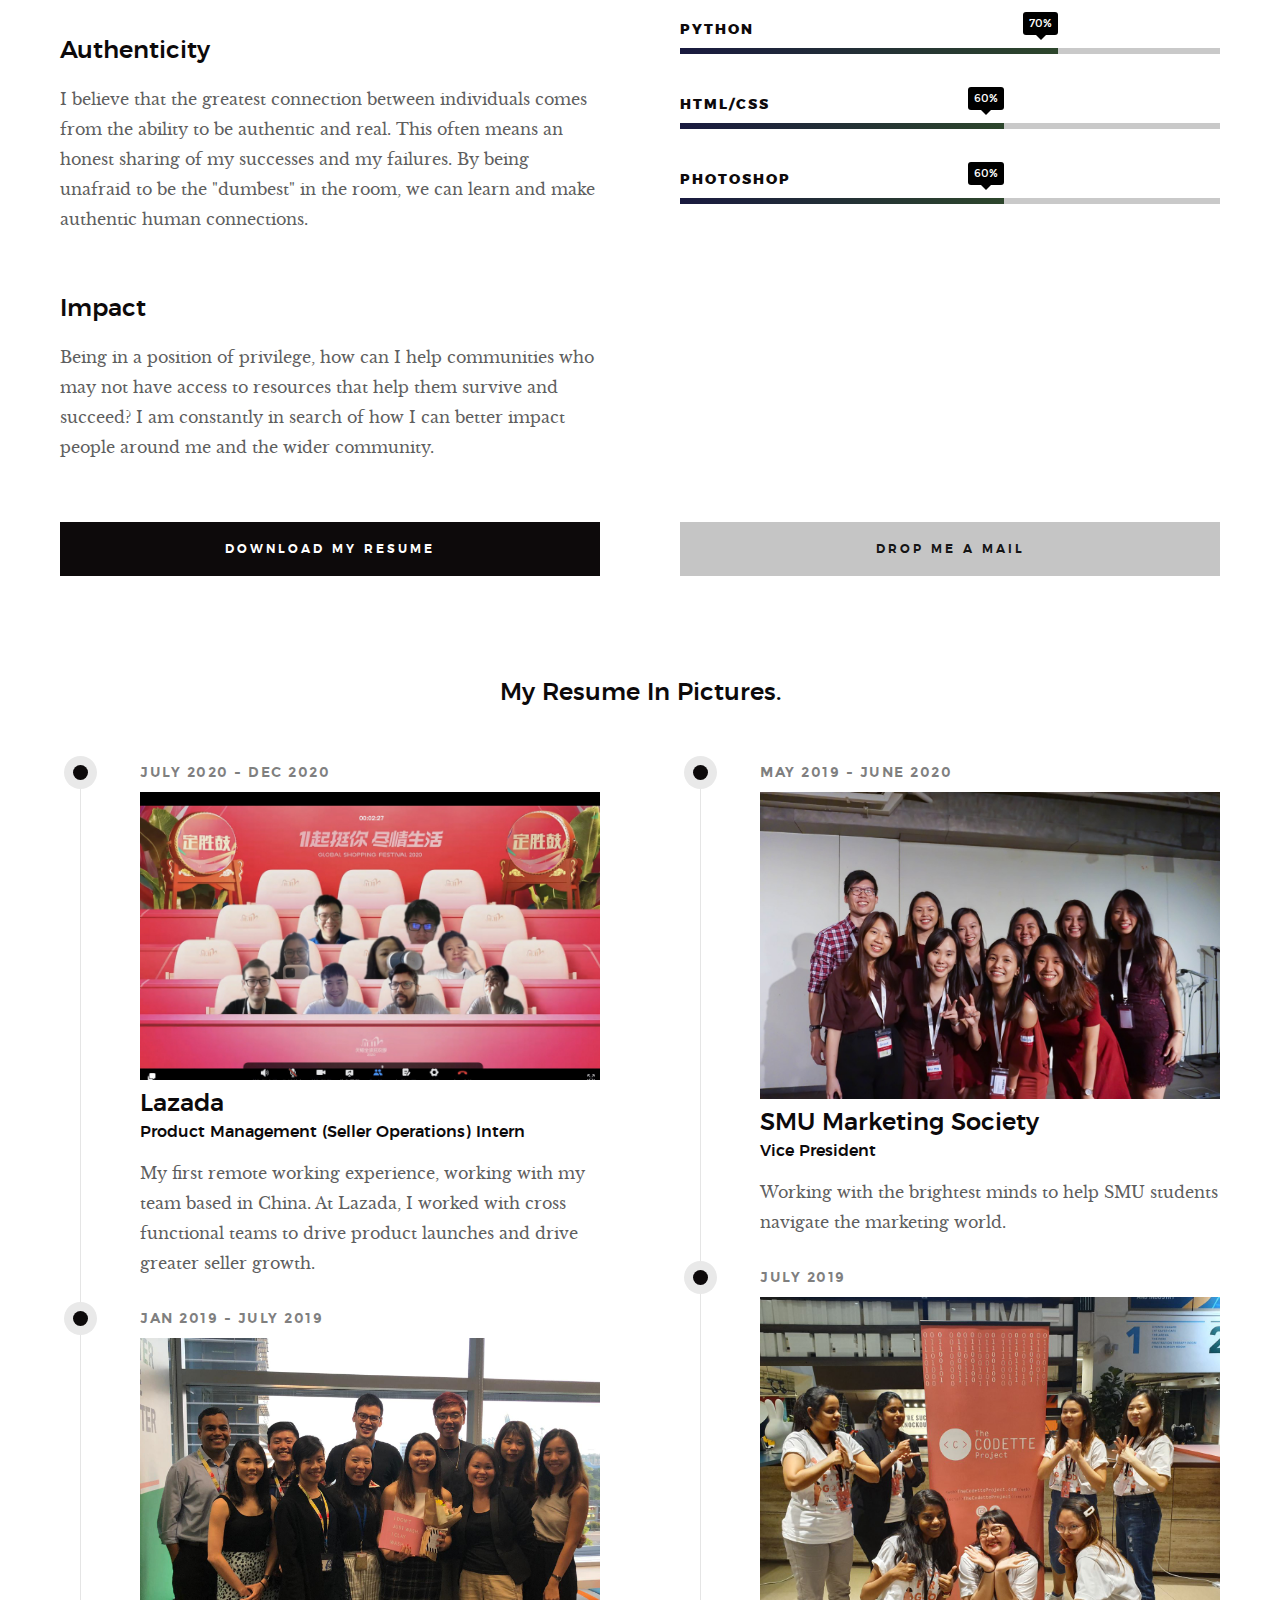
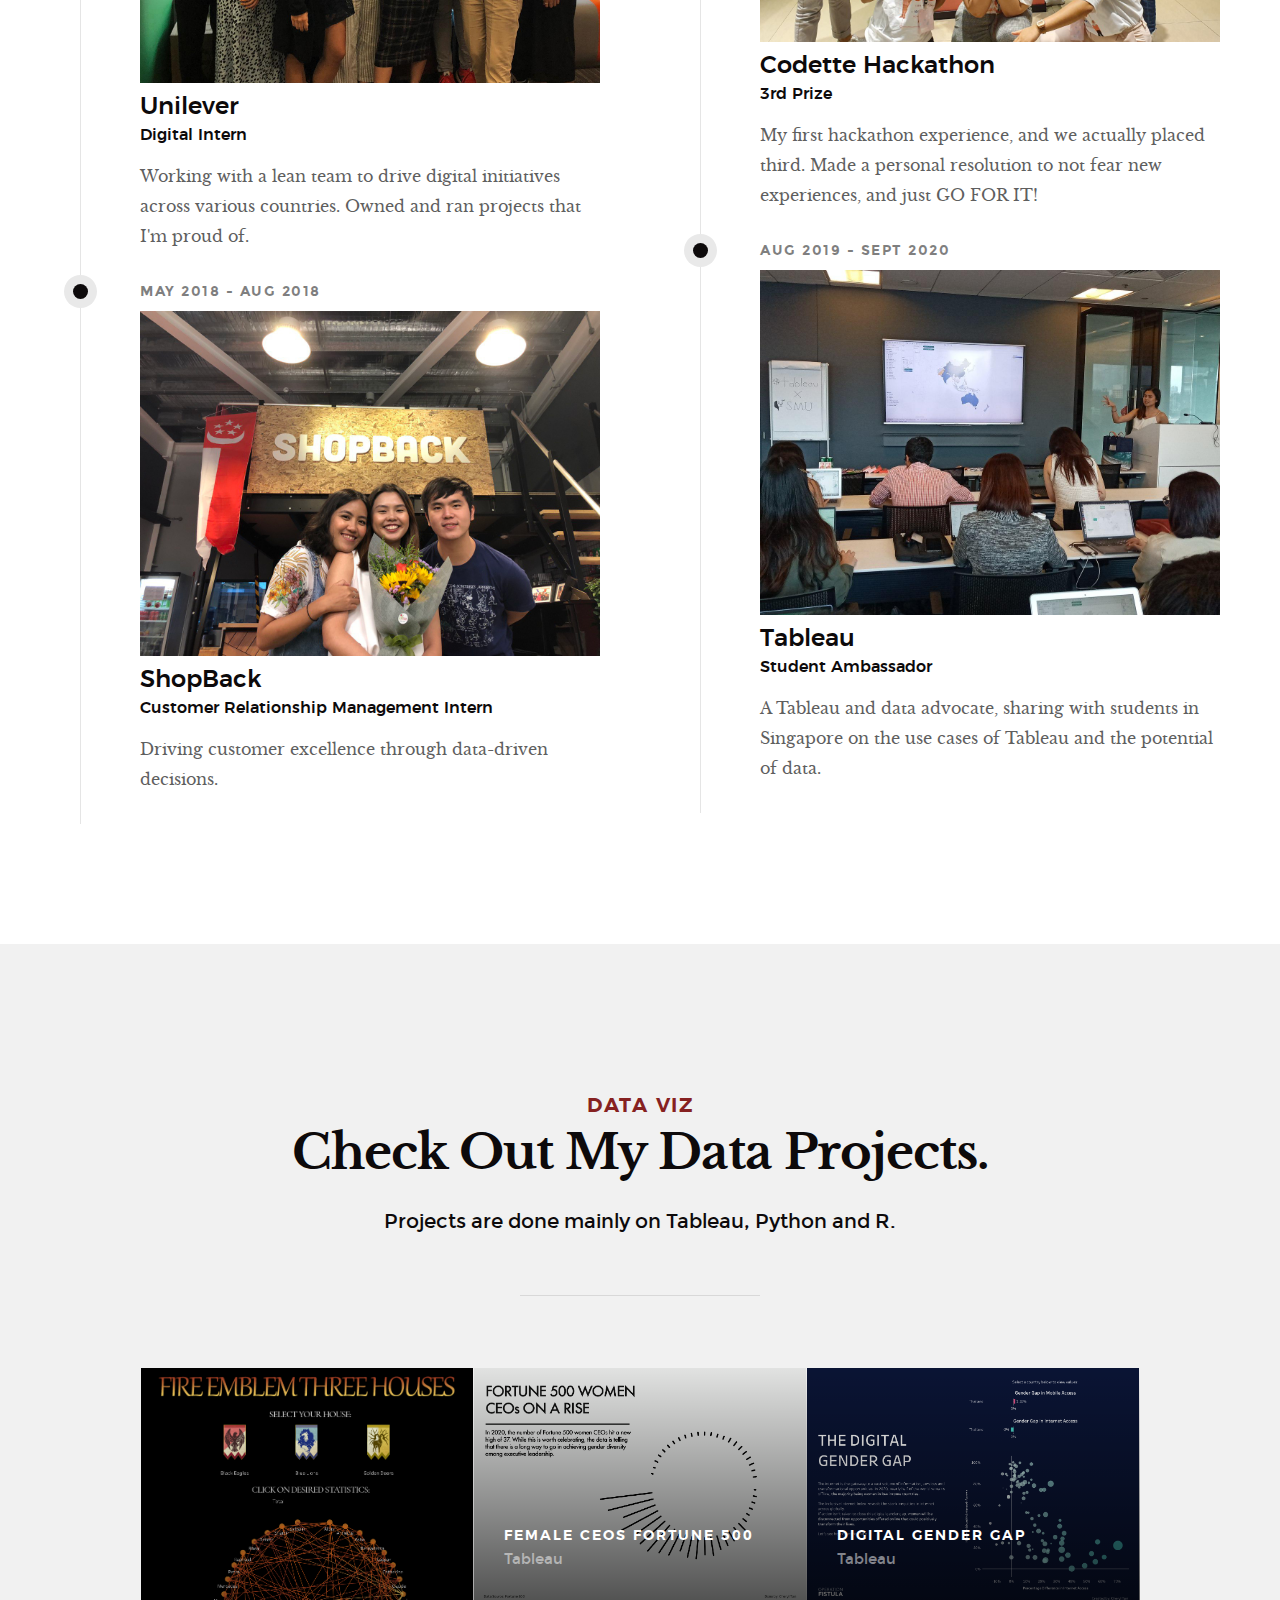
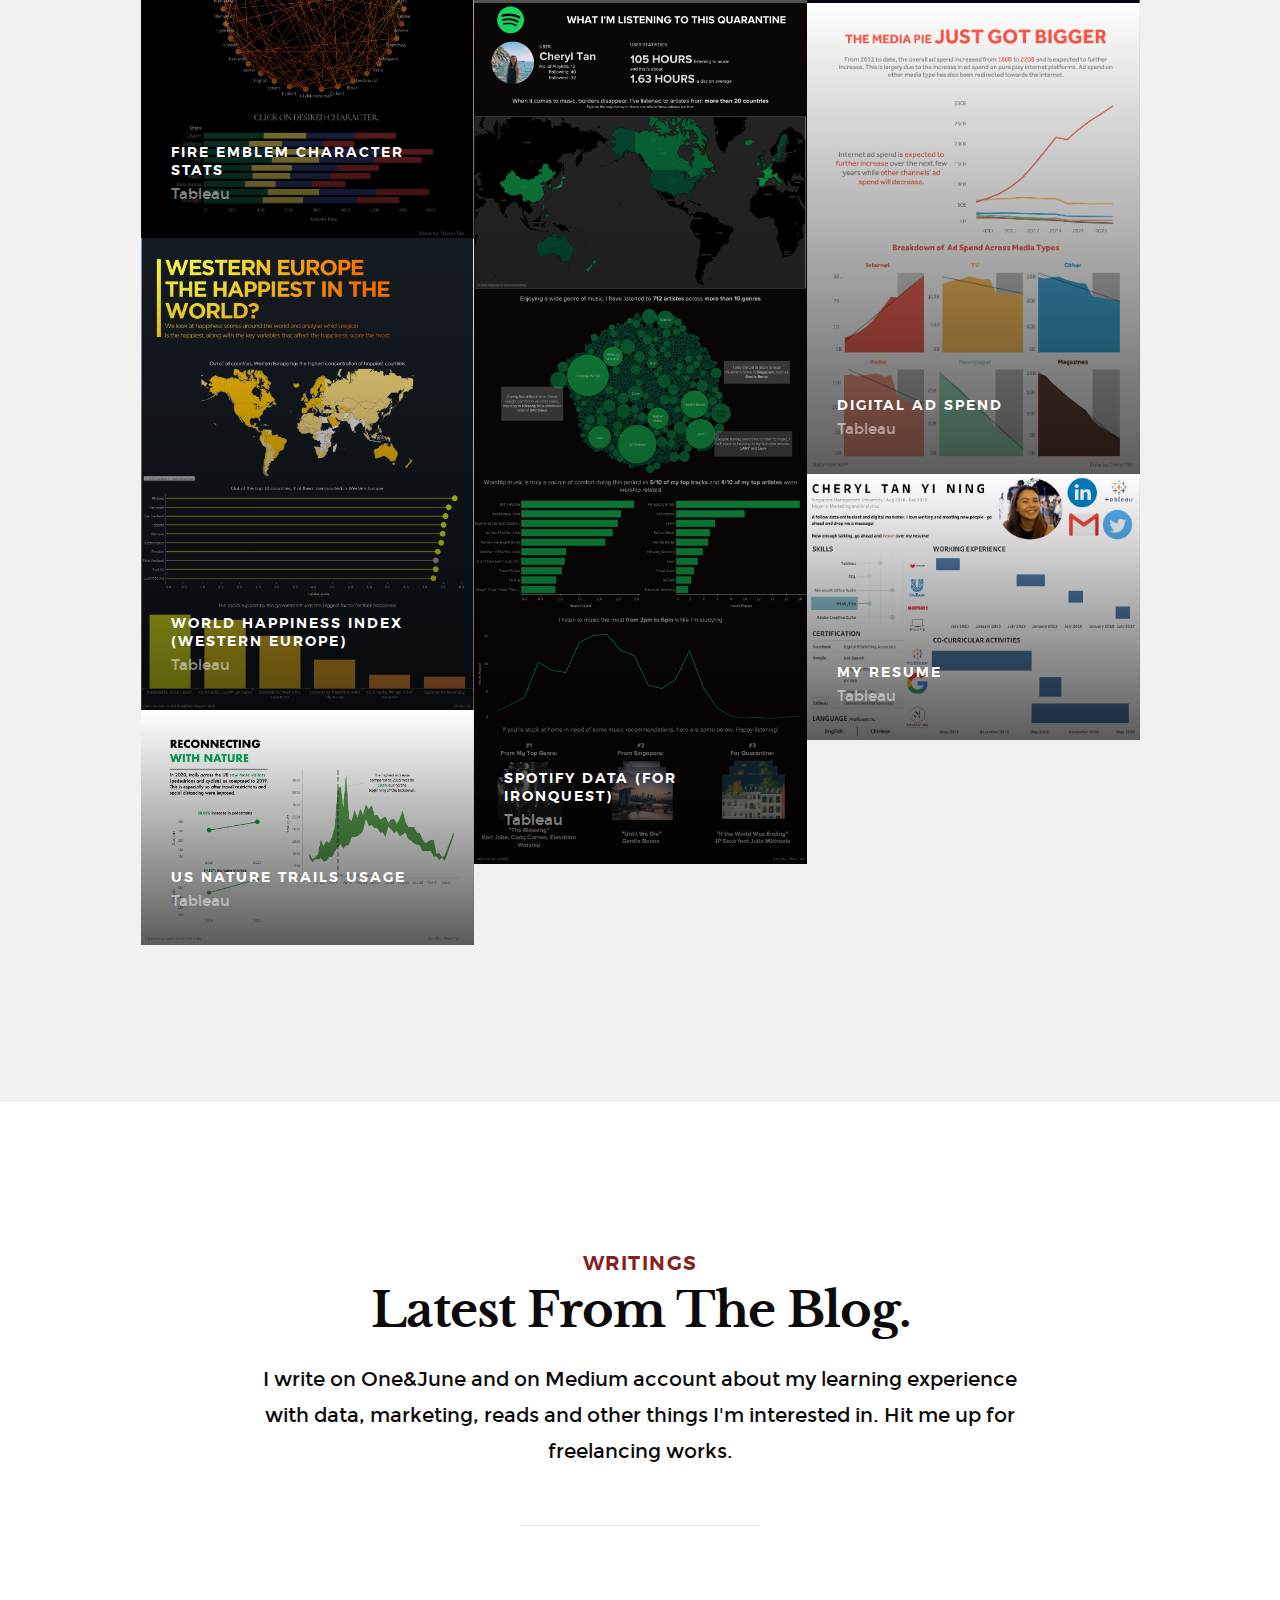
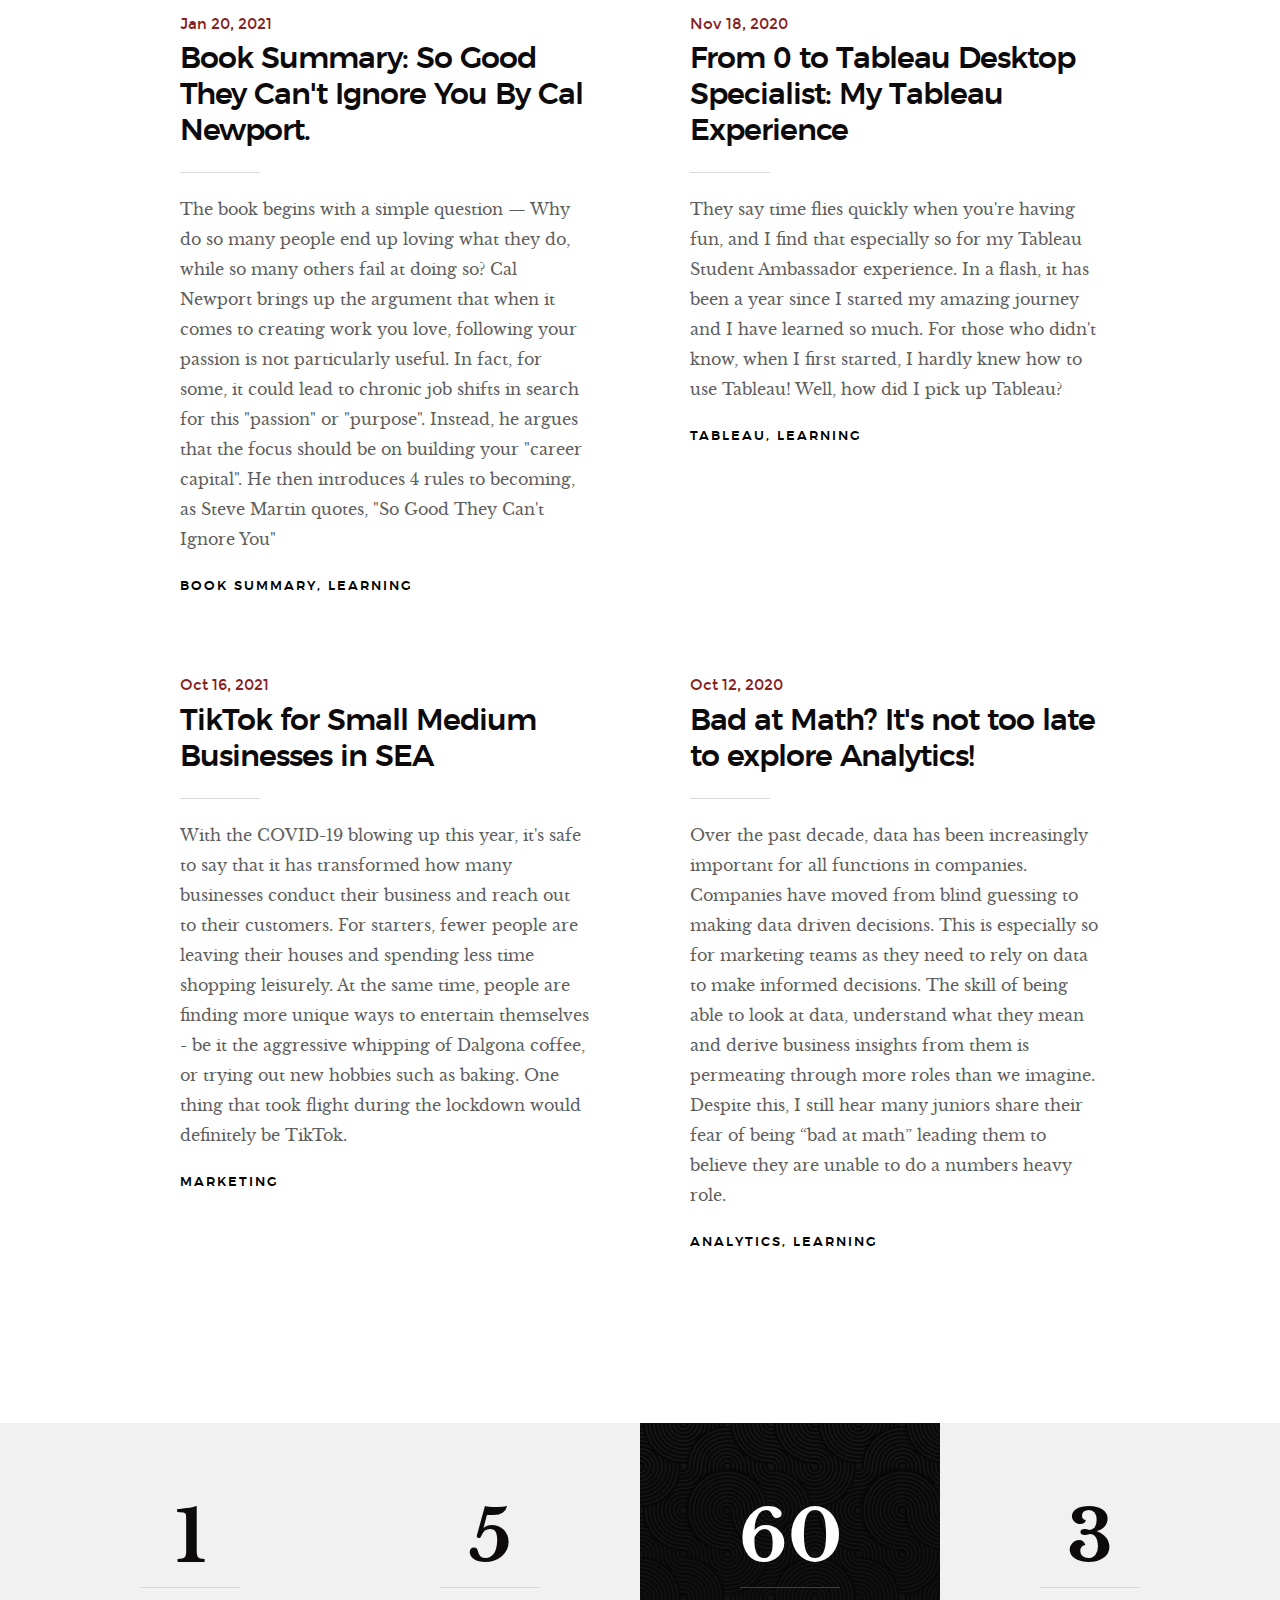
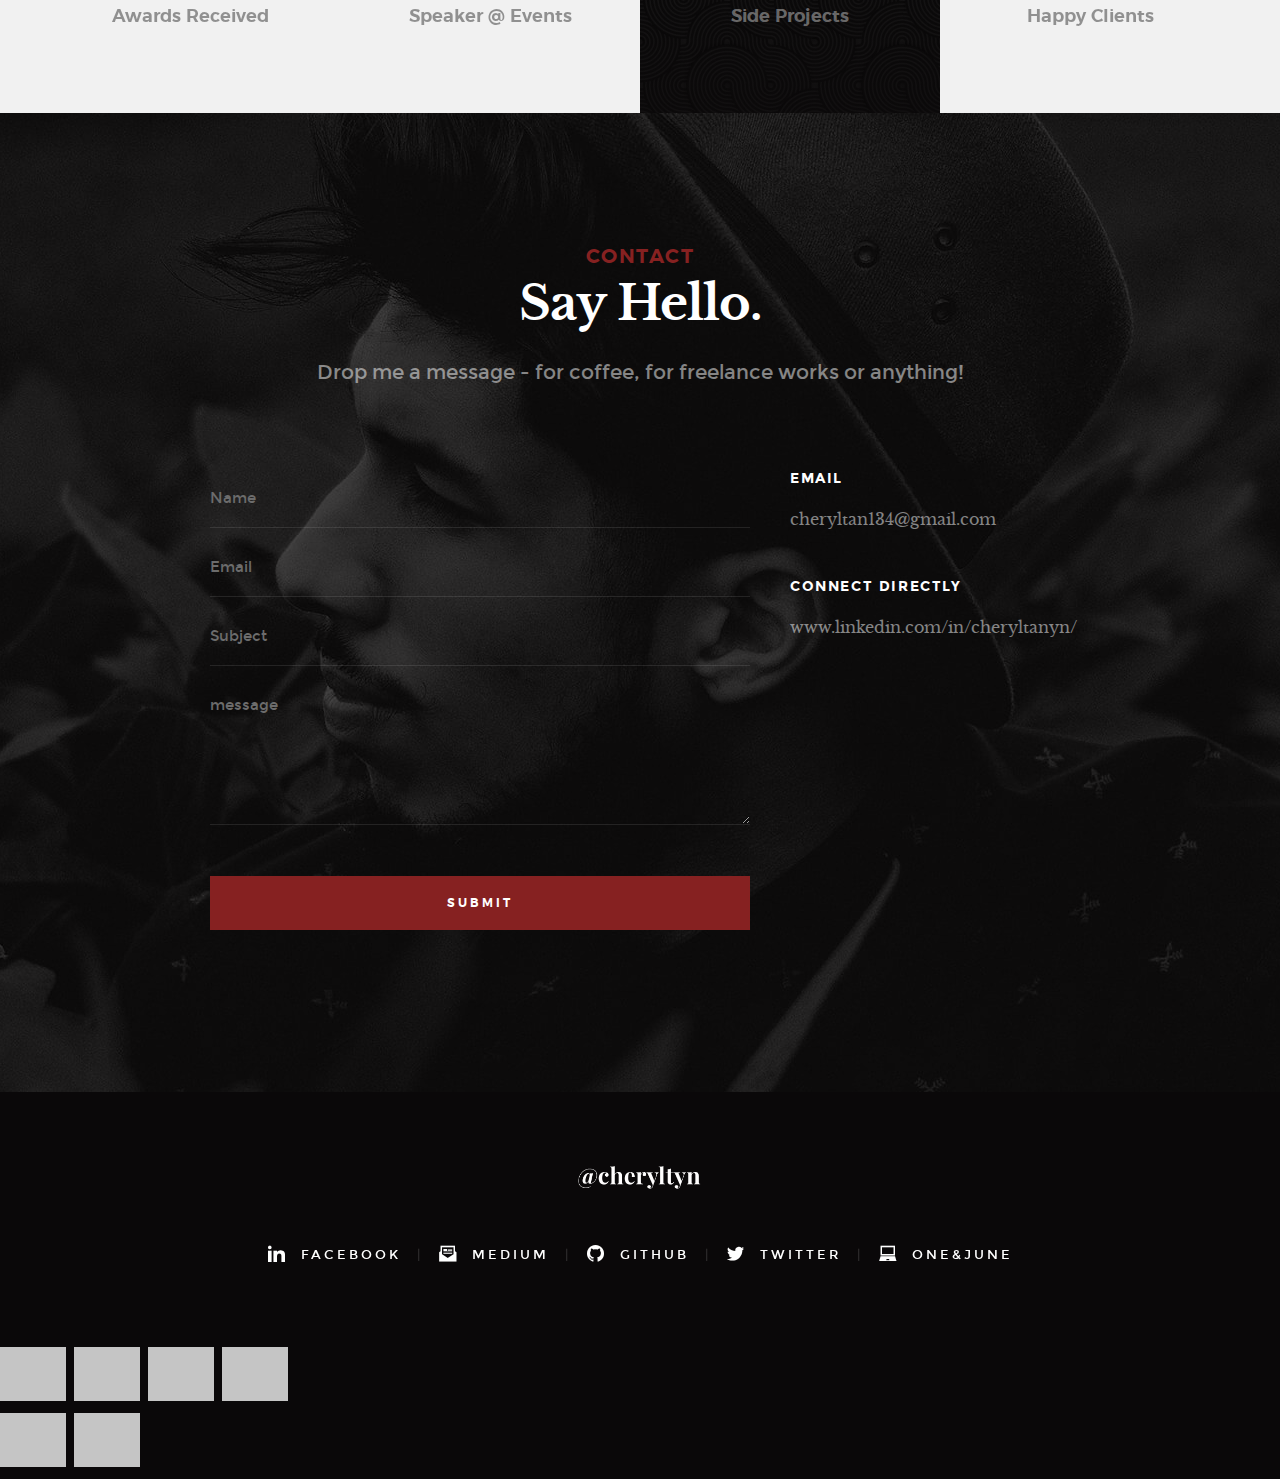
==== commit 882703fe: "Update index.html" ====
--- a/index.html
+++ b/index.html
@@ -349,7 +349,9 @@
                             </p>
                         </div>
 
-                        <a href="https://public.tableau.com/profile/cheryl.tan4120" class="item-folio__project-link" title="Project link">
+                        <a href="https://public.tableau.com/profile/cheryl.tan4120" class="item-folio__project-link" title="Project link"
+                           onclick="window.open(this.href); return false;"
+                           onkeypress="window.open(this.href); return false;">
                             <i class="im im-link"></i>
                         </a>
 
@@ -380,7 +382,9 @@
                             </p>
                         </div>
 
-                        <a href="https://public.tableau.com/profile/cheryl.tan4120" class="item-folio__project-link" title="Project link">
+                        <a href="https://public.tableau.com/profile/cheryl.tan4120" class="item-folio__project-link" title="Project link"
+                           onclick="window.open(this.href); return false;"
+                           onkeypress="window.open(this.href); return false;">
                             <i class="im im-link"></i>
                         </a>
 
@@ -395,43 +399,8 @@
                     <div class="item-folio">
 
                         <div class="item-folio__thumb">
-                            <a href="images/portfolio/gallery/Quarantine Music.png" class="thumb-link" data-size="2338×6000">
-                                <img src="images/portfolio/Quarantine Music.png"
-                                     srcset="images/portfolio/Quarantine Music.png 2x, images/portfolio/Quarantine Music.png" alt="">
-                                <span class="shadow-overlay"></span>
-                            </a>
-                        </div>
-
-                        <a href="https://public.tableau.com/profile/cheryl.tan4120" class="item-folio__project-link" title="Project link">
-                            <i class="im im-link"></i>
-                        </a>
-
-                        <div class="item-folio__text">
-                            <h3 class="item-folio__title">
-                                Spotify Data
-                            </h3>
-                            <p class="item-folio__cat">
-                                Tableau (For Iron Quest)
-                            </p>
-                        </div>
-
-                        <a href="https://public.tableau.com/profile/cheryl.tan4120" class="item-folio__project-link" title="Project link">
-                            <i class="im im-link"></i>
-                        </a>
-
-                        <span class="item-folio__caption">
-                            <p></p>
-                        </span>
-
-                    </div> <!-- end item-folio -->
-                </div> <!-- end masonry__brick -->
-
-                <div class="masonry__brick">
-                    <div class="item-folio">
-
-                        <div class="item-folio__thumb">
-                            <a href="images/portfolio/gallery/Digital Gender Gap.png" class="thumb-link" data-size="2338×1654">
-                                <img src="images/portfolio/Digital Gender Gap.png"
+                            <a href="images/portfolio/gallery/Digital%20Gender%20Gap.png" class="thumb-link" title="Digital Gender Gap" data-size="2338x1654">
+                                <img src="images/portfolio/Digital%20Gender%20Gap.png"
                                      srcset="images/portfolio/Digital Gender Gap.png" alt="">
                                 <span class="shadow-overlay"></span>
                             </a>
@@ -442,20 +411,57 @@
                                 Digital Gender Gap
                             </h3>
                             <p class="item-folio__cat">
-                                Tableau (For #Viz5)
+                                Tableau
                             </p>
                         </div>
 
-                        <a href="https://public.tableau.com/profile/cheryl.tan4120" class="item-folio__project-link" title="Project link">
+                        <a href="https://public.tableau.com/profile/cheryl.tan4120" class="item-folio__project-link" title="Project link"
+                           onclick="window.open(this.href); return false;"
+                           onkeypress="window.open(this.href); return false;">
                             <i class="im im-link"></i>
                         </a>
 
-                        <span class="item-folio__caption">
+                        <div class="item-folio__caption">
                             <p></p>
-                        </span>
+                        </div>
 
                     </div> <!-- end item-folio -->
                 </div> <!-- end masonry__brick -->
+
+                <div class="masonry__brick">
+                    <div class="item-folio">
+
+                        <div class="item-folio__thumb">
+                            <a href="images/portfolio/gallery/Quarantine%20Music.png" class="thumb-link" title="Digital Gender Gap" data-size="2338x1654">
+                                <img src="images/portfolio/Quarantine%20Music.png"
+                                     srcset="images/portfolio/Quarantine Music.png" alt="">
+                                <span class="shadow-overlay"></span>
+                            </a>
+                        </div>
+
+                        <div class="item-folio__text">
+                            <h3 class="item-folio__title">
+                                Spotify Data (For IronQuest)
+                            </h3>
+                            <p class="item-folio__cat">
+                                Tableau
+                            </p>
+                        </div>
+
+                        <a href="https://public.tableau.com/profile/cheryl.tan4120" class="item-folio__project-link" title="Project link"
+                           onclick="window.open(this.href); return false;"
+                           onkeypress="window.open(this.href); return false;">
+                            <i class="im im-link"></i>
+                        </a>
+
+                        <div class="item-folio__caption">
+                            <p></p>
+                        </div>
+
+                    </div> <!-- end item-folio -->
+                </div> <!-- end masonry__brick -->
+
+
 
                 <div class="masonry__brick">
                     <div class="item-folio">
@@ -477,12 +483,14 @@
                             </p>
                         </div>
 
-                        <a href="https://public.tableau.com/profile/cheryl.tan4120" class="item-folio__project-link" title="Project link">
+                        <a href="https://public.tableau.com/profile/cheryl.tan4120" class="item-folio__project-link" title="Project link"
+                           onclick="window.open(this.href); return false;"
+                           onkeypress="window.open(this.href); return false;">
                             <i class="im im-link"></i>
                         </a>
 
                         <span class="item-folio__caption">
-                            <p></p>
+                            <p>Digital Ad Spend</p>
                         </span>
 
                     </div> <!-- end item-folio -->
@@ -492,12 +500,18 @@
                     <div class="item-folio">
 
                         <div class="item-folio__thumb">
-                            <a href="images/portfolio/gallery/Happiness In Western Europe.png" class="thumb-link" data-size="1309×1852">
+                            <a href="images/portfolio/gallery/Happiness In Western Europe.png" class="thumb-link" data-size="500x625">
                                 <img src="images/portfolio/Happiness In Western Europe.png"
                                      srcset="images/portfolio/Happiness In Western Europe.png" alt="">
                                 <span class="shadow-overlay"></span>
                             </a>
                         </div>
+
+                        <a href="https://public.tableau.com/profile/cheryl.tan4120" class="item-folio__project-link" title="Project link"
+                           onclick="window.open(this.href); return false;"
+                           onkeypress="window.open(this.href); return false;">
+                            <i class="im im-link"></i>
+                        </a>
 
                         <div class="item-folio__text">
                             <h3 class="item-folio__title">
@@ -508,7 +522,9 @@
                             </p>
                         </div>
 
-                        <a href="https://public.tableau.com/profile/cheryl.tan4120" class="item-folio__project-link" title="Project link">
+                        <a href="https://public.tableau.com/profile/cheryl.tan4120" class="item-folio__project-link" title="Project link"
+                           onclick="window.open(this.href); return false;"
+                           onkeypress="window.open(this.href); return false;">
                             <i class="im im-link"></i>
                         </a>
 
@@ -539,7 +555,9 @@
                             </p>
                         </div>
 
-                        <a href="https://public.tableau.com/profile/cheryl.tan4120" class="item-folio__project-link" title="Project link">
+                        <a href="https://public.tableau.com/profile/cheryl.tan4120" class="item-folio__project-link" title="Project link"
+                           onclick="window.open(this.href); return false;"
+                           onkeypress="window.open(this.href); return false;">
                             <i class="im im-link"></i>
                         </a>
 
@@ -570,7 +588,9 @@
                             </p>
                         </div>
 
-                        <a href="https://public.tableau.com/profile/cheryl.tan4120" class="item-folio__project-link" title="Project link">
+                        <a href="https://public.tableau.com/profile/cheryl.tan4120" class="item-folio__project-link" title="Project link"
+                           onclick="window.open(this.href); return false;"
+                           onkeypress="window.open(this.href); return false;">
                             <i class="im im-link"></i>
                         </a>
 
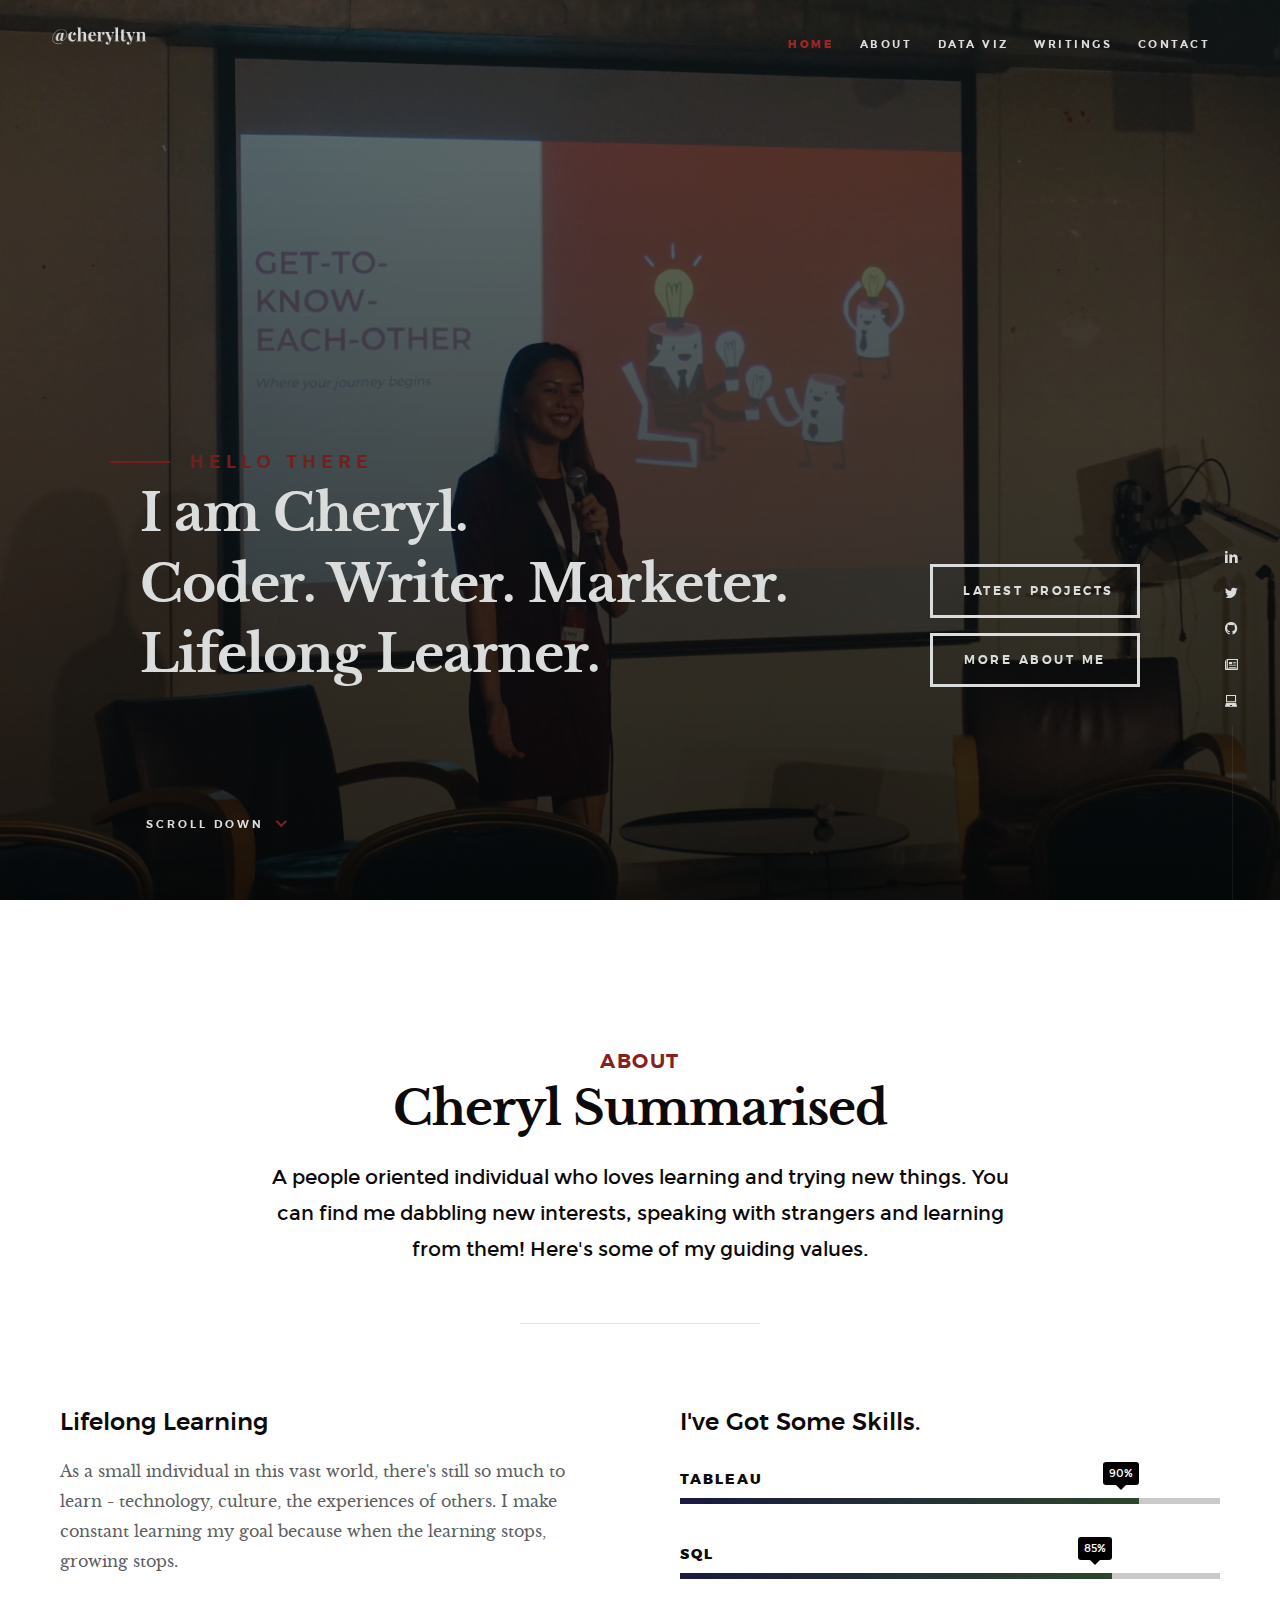
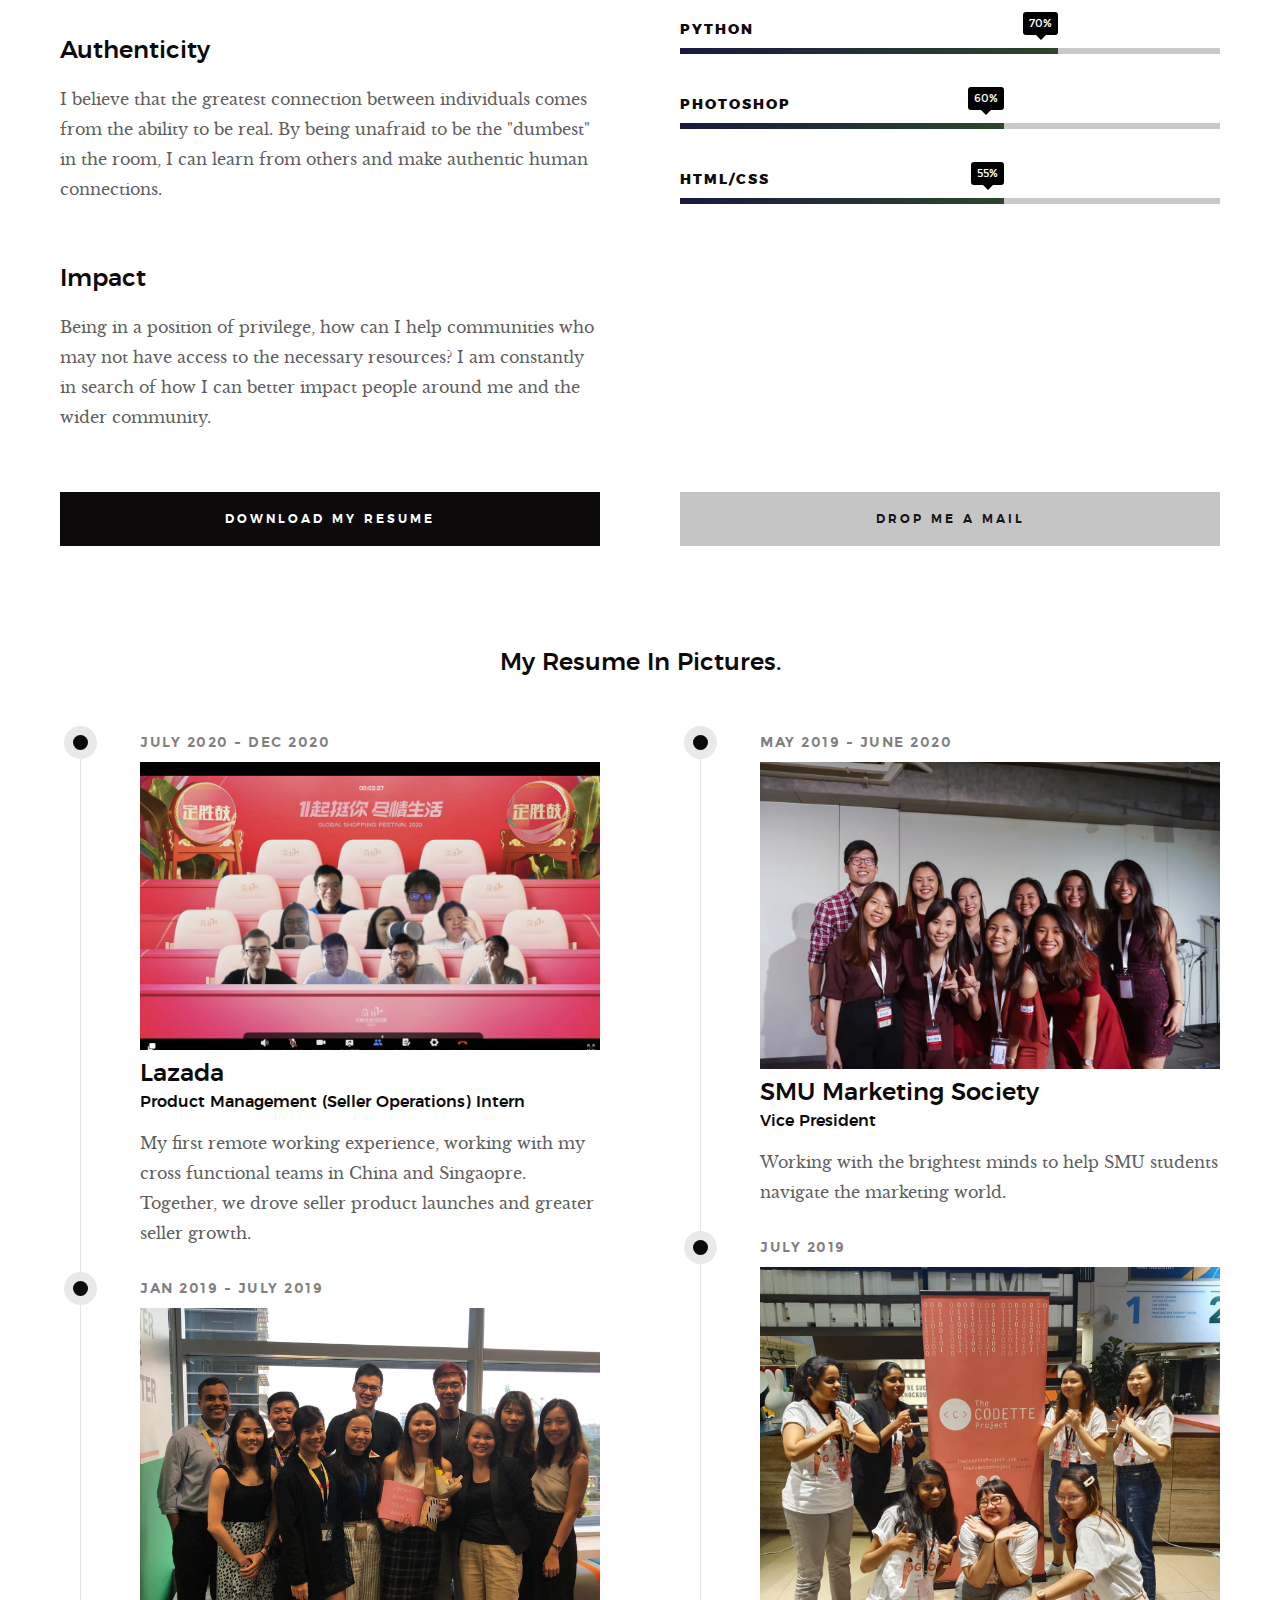
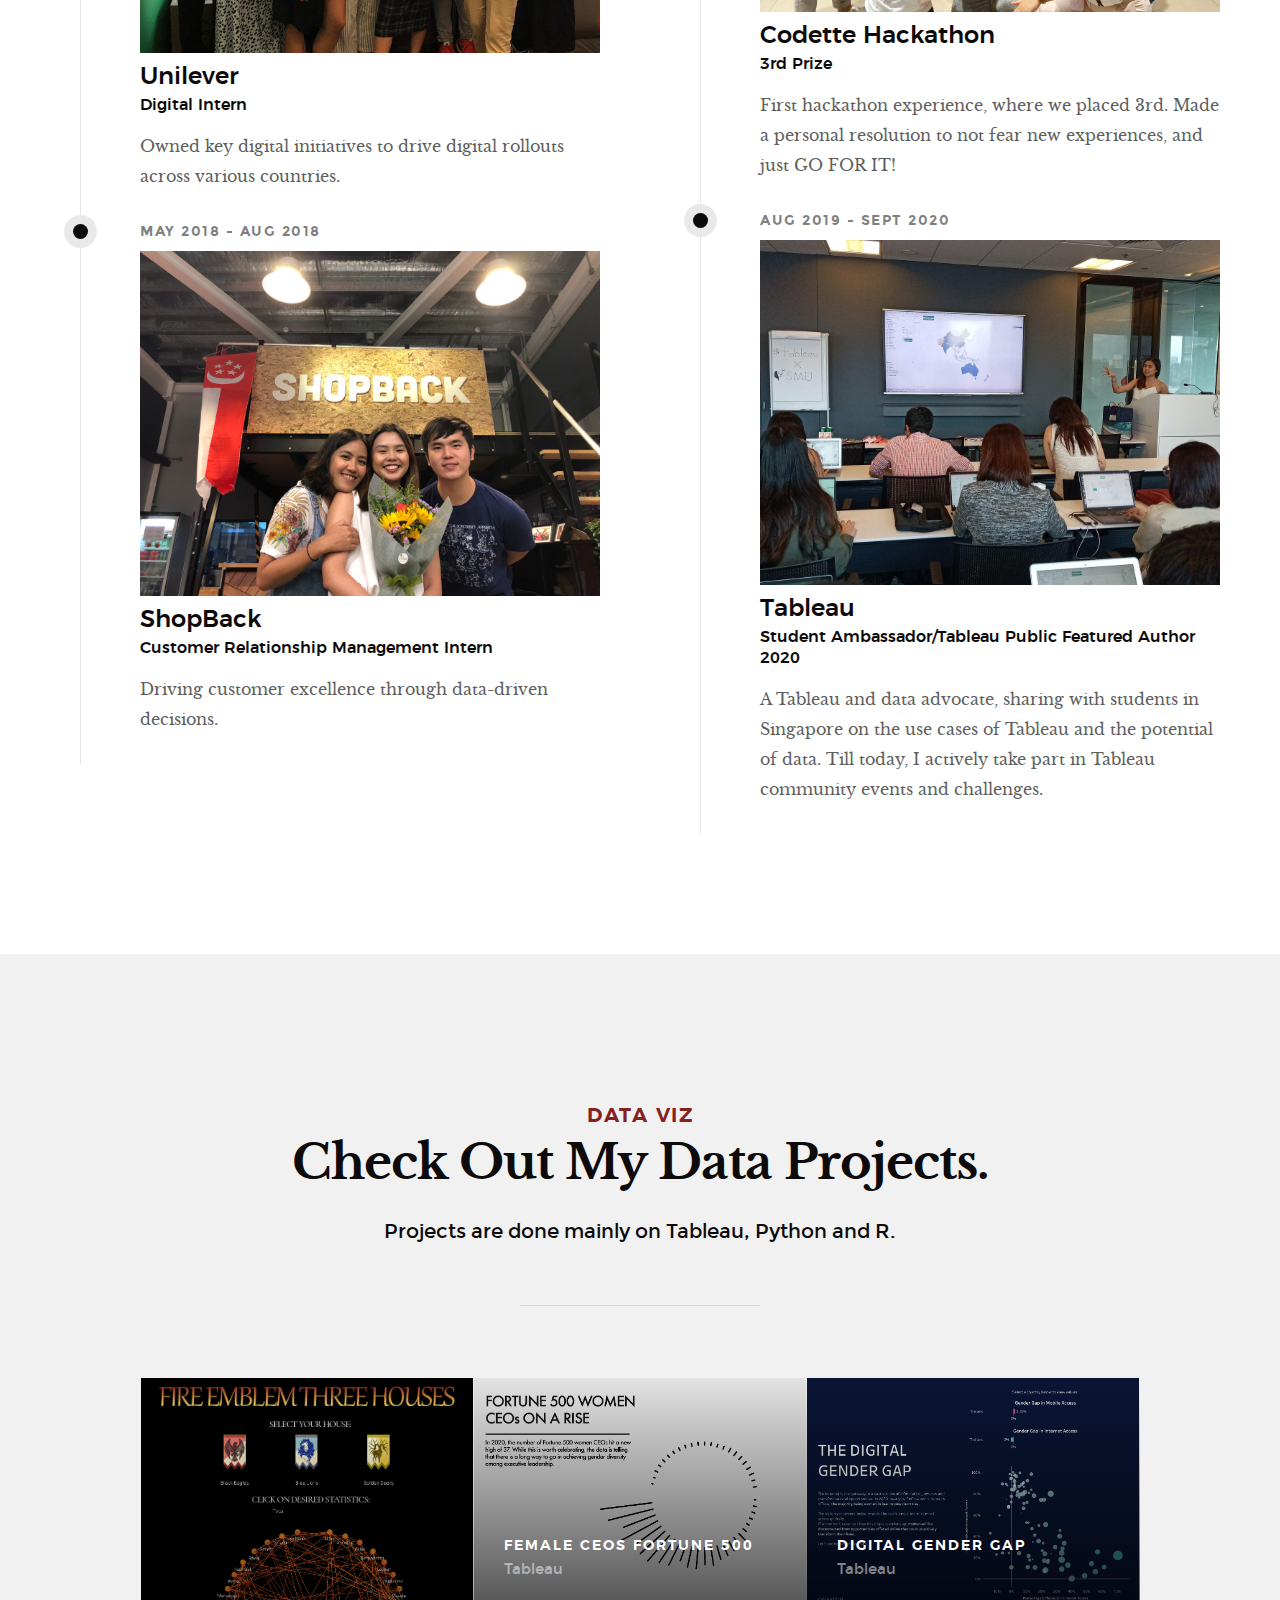
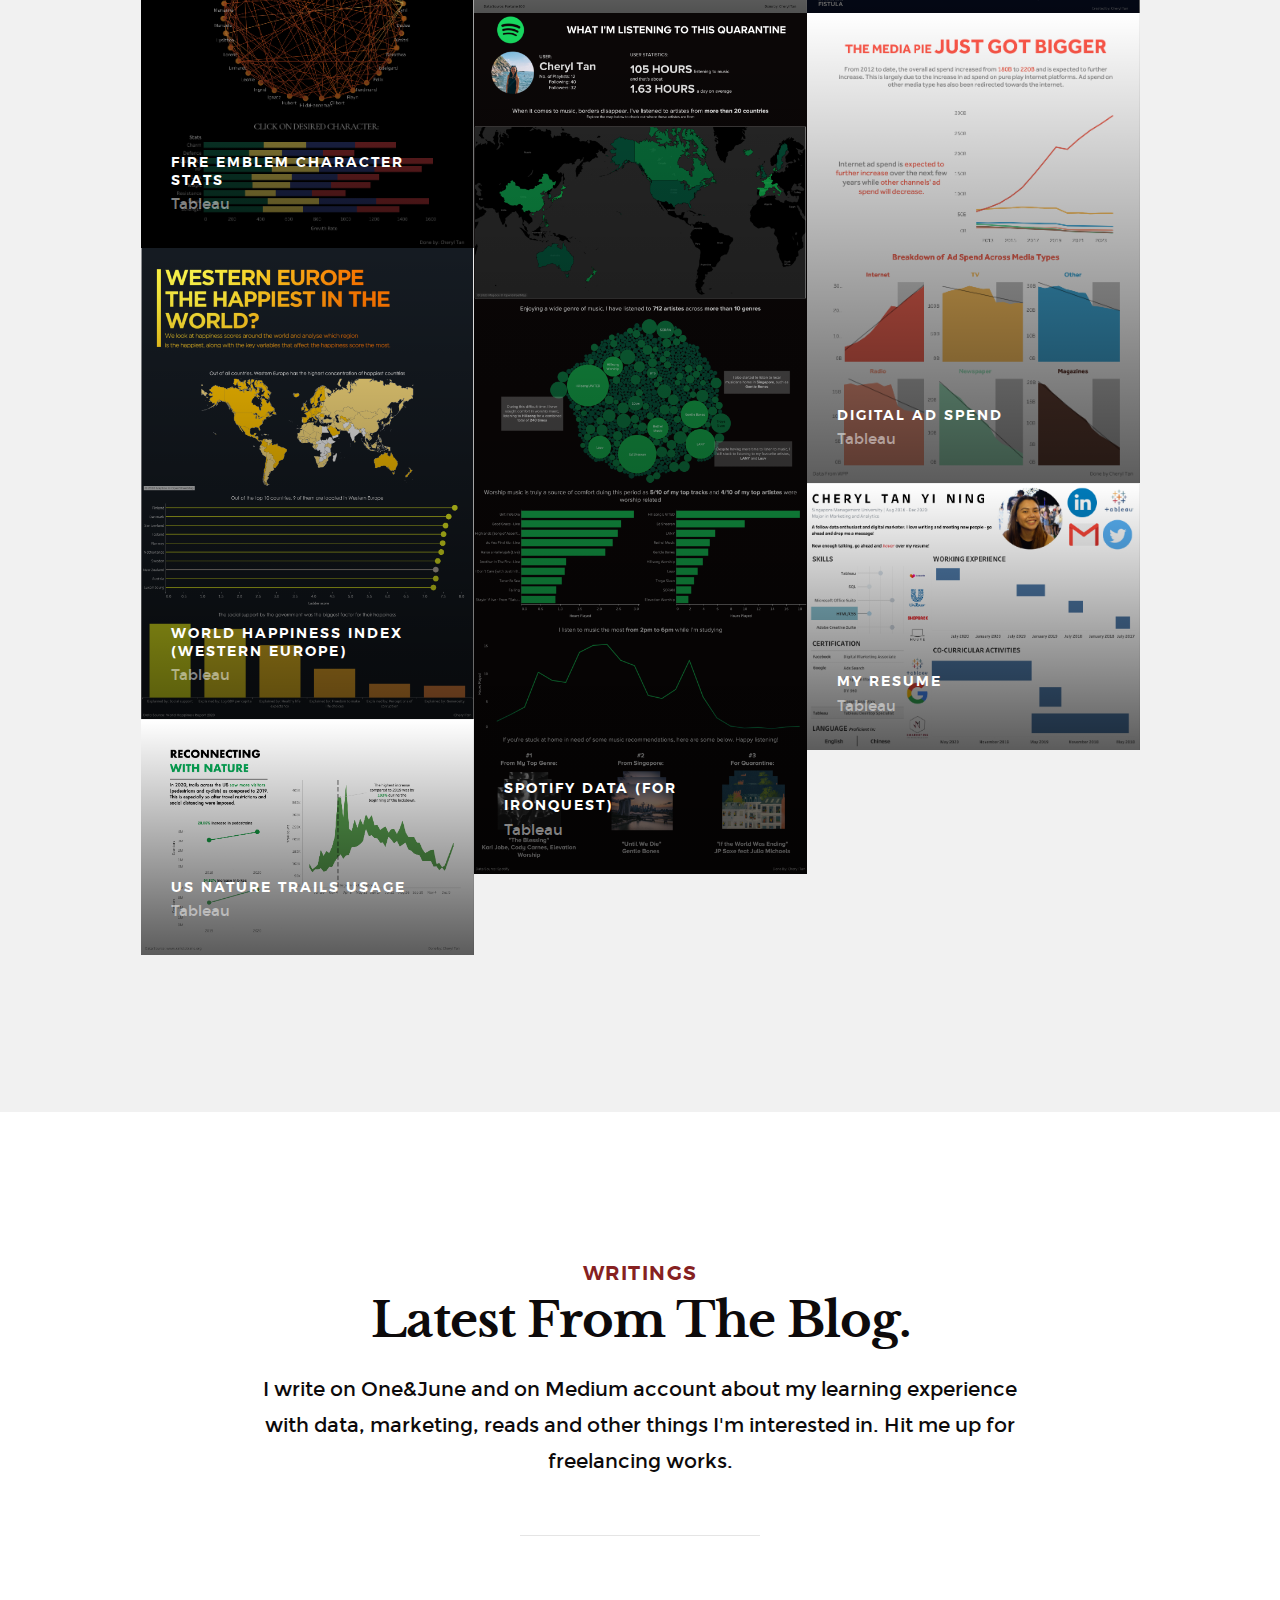
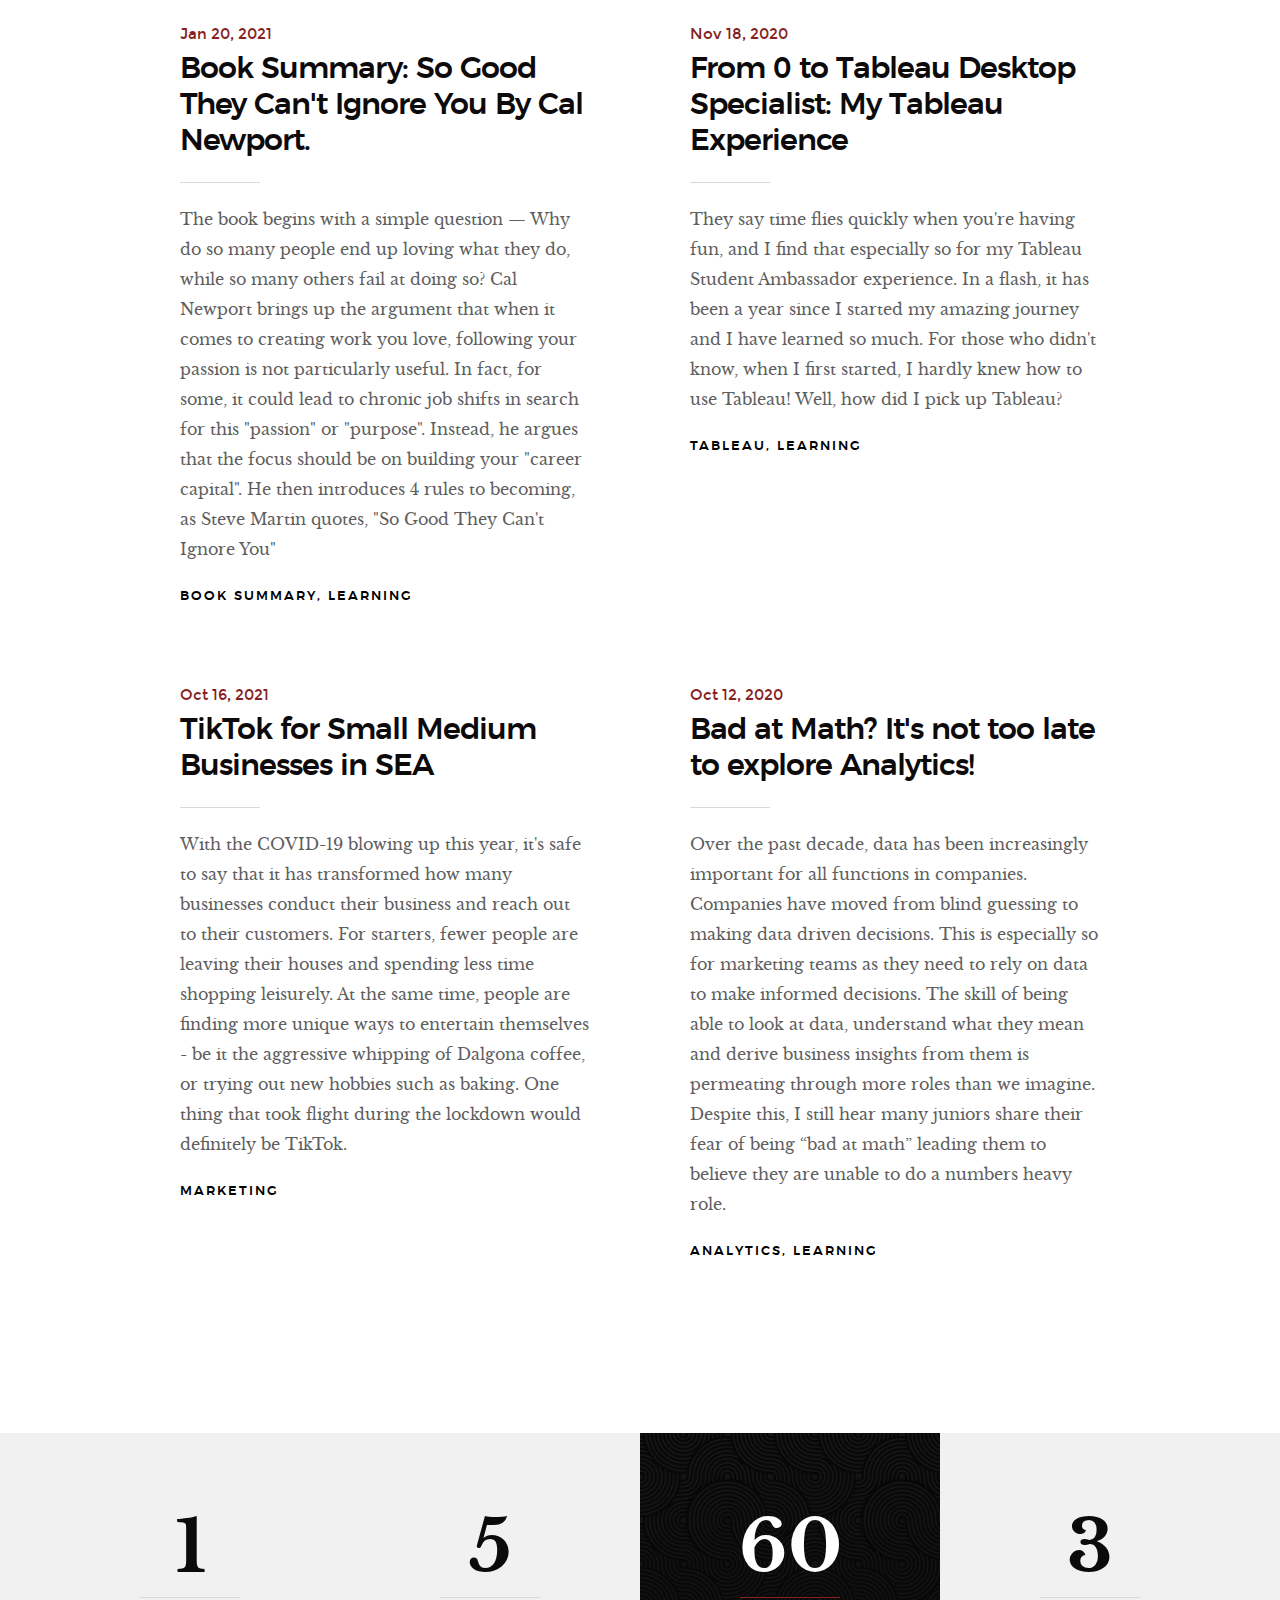
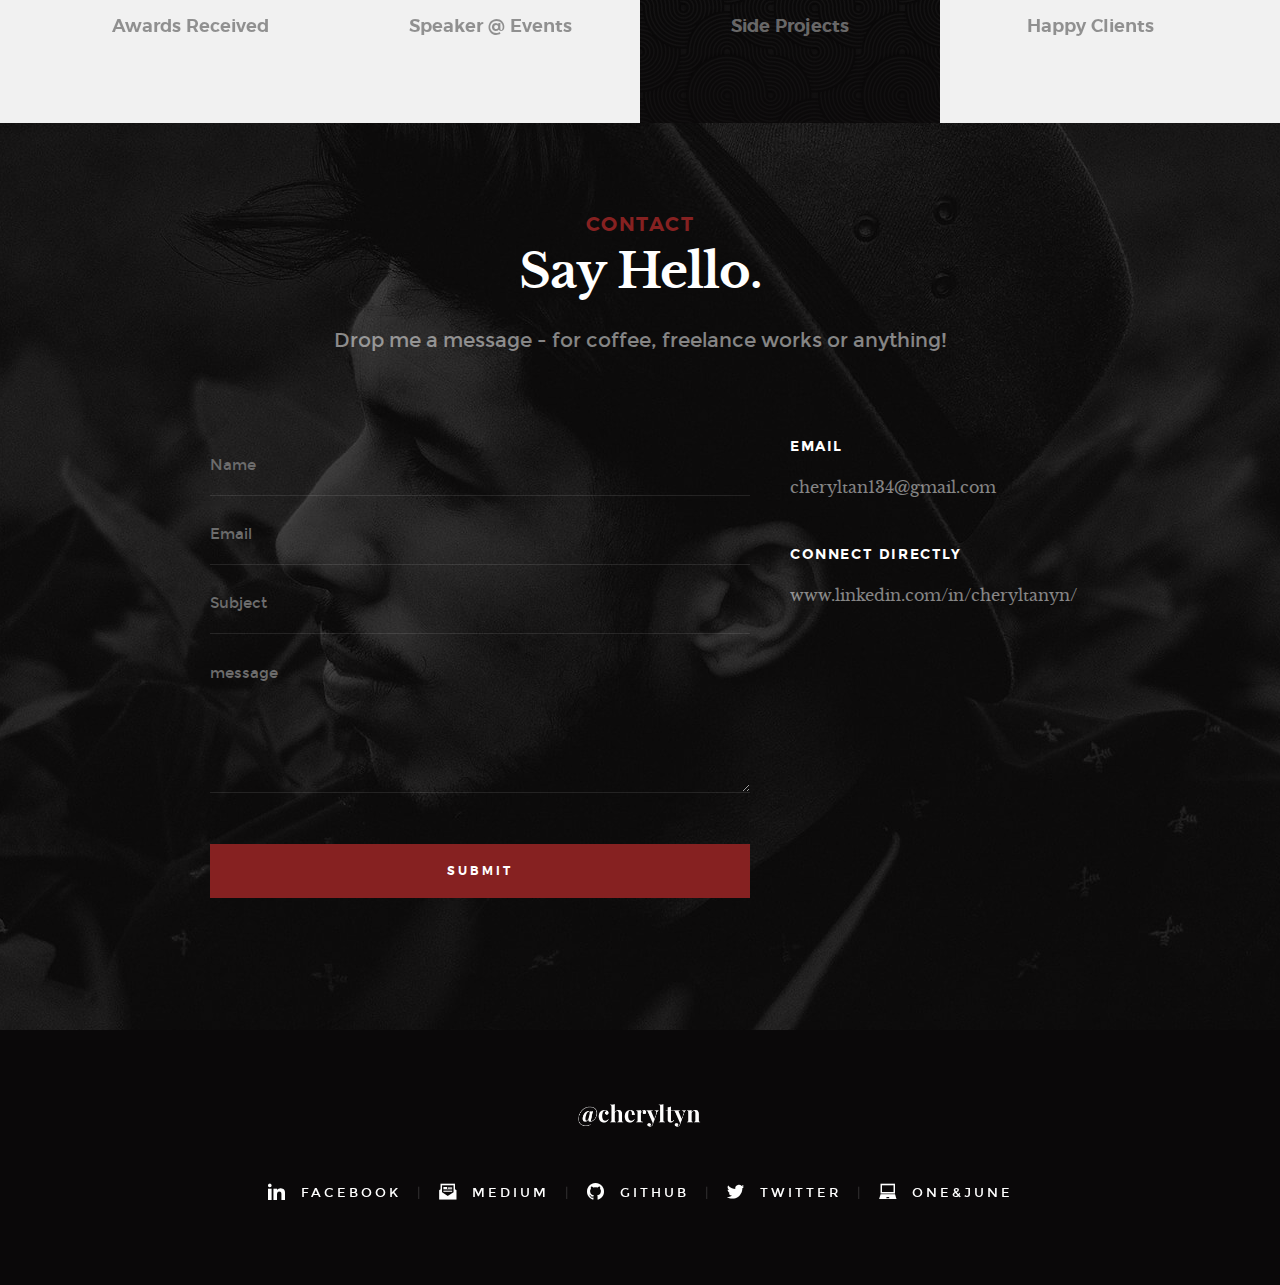
==== commit 6c5f6242: "Update index.html" ====
--- a/index.html
+++ b/index.html
@@ -131,7 +131,7 @@
                 <h3>About</h3>
                 <h1>Cheryl Summarised</h1>
                 <p class="lead">A people oriented individual who loves learning and trying new things.
-                    You can find me always trying out new things, or speaking with strangers and learning from them!
+                    You can find me dabbling new interests, speaking with strangers and learning from them!
                     Here's some of my guiding values.
                 </p>
             </div>
@@ -142,26 +142,24 @@
             <div class="col-six tab-full left">
                 <h3>Lifelong Learning</h3>
                 <p>
-                As a small individual in this vast world, I find myself thirsting for knowledge.
-                    There's so much to learn, about technology, culture, the experiences of others.
+                As a small individual in this vast world, there's still so much to learn - technology, culture, the experiences of others.
                     I make constant learning my goal because when the learning stops, growing stops.
                 </p>
                 <h3>Authenticity</h3>
                 <p>
-                I believe that the greatest connection between individuals comes from the ability to be authentic and real.
-                    This often means an honest sharing of my successes and my failures.
-                    By being unafraid to be the "dumbest" in the room, we can learn and make authentic human connections.
+                I believe that the greatest connection between individuals comes from the ability to be real.
+                    By being unafraid to be the "dumbest" in the room, I can learn from others and make authentic human connections.
                 </p>
                 <h3>Impact</h3>
                 <p>
-                Being in a position of privilege, how can I help communities who may not have access to resources that help them survive and succeed?
+                Being in a position of privilege, how can I help communities who may not have access to the necessary resources?
                     I am constantly in search of how I can better impact people around me and the wider community.
                 </p>
 
             </div>
 
             <div class="col-six tab-full right">
-                <h3>I've Got Some skills.</h3>
+                <h3>I've Got Some Skills.</h3>
 
                 <ul class="skill-bars">
                     <li>
@@ -178,11 +176,11 @@
                     </li>
                     <li>
                     <div class="progress percent60"><span>60%</span></div>
-                    <strong>HTML/CSS</strong>
+                    <strong>Photoshop</strong>
                     </li>
                     <li>
-                    <div class="progress percent60"><span>60%</span></div>
-                    <strong>Photoshop</strong>
+                    <div class="progress percent60"><span>55%</span></div>
+                    <strong>HTML/CSS</strong>
                     </li>
                     <!--
                     <li>
@@ -223,8 +221,8 @@
                             <h5>Product Management (Seller Operations) Intern</h5>
                         </div>
                         <div class="timeline__desc">
-                            <p>My first remote working experience, working with my team based in China.
-                                At Lazada, I worked with cross functional teams to drive product launches and drive greater seller growth.</p>
+                            <p>My first remote working experience, working with my cross functional teams in China and Singaopre.
+                                Together, we drove seller product launches and greater seller growth.</p>
                         </div>
                     </div> <!-- end timeline__block -->
 
@@ -237,8 +235,8 @@
                             <h5>Digital Intern</h5>
                         </div>
                         <div class="timeline__desc">
-                            <p>Working with a lean team to drive digital initiatives across various countries.
-                            Owned and ran projects that I'm proud of.</p>
+                            <p>Owned key digital initiatives to drive digital rollouts across various countries.
+                            </p>
                         </div>
 
                     </div> <!-- end timeline__block -->
@@ -287,7 +285,7 @@
                             <h5>3rd Prize</h5>
                         </div>
                         <div class="timeline__desc">
-                            <p>My first hackathon experience, and we actually placed third.
+                            <p>First hackathon experience, where we placed 3rd.
                             Made a personal resolution to not fear new experiences, and just GO FOR IT!</p>
                         </div>
                     </div> <!-- end timeline__block -->
@@ -298,11 +296,12 @@
                             <p class="timeline__timeframe">Aug 2019 - Sept 2020</p>
                             <img src="images/Tableau.jpeg">
                             <h3>Tableau</h3>
-                            <h5>Student Ambassador</h5>
+                            <h5>Student Ambassador/Tableau Public Featured Author 2020</h5>
                         </div>
                         <div class="timeline__desc">
                             <p>A Tableau and data advocate, sharing with students in Singapore on the use cases of Tableau
-                            and the potential of data.</p>
+                            and the potential of data.
+                                Till today, I actively take part in Tableau community events and challenges. </p>
                         </div>
                     </div> <!-- end timeline__block -->
                 </div> <!-- end timeline -->
@@ -837,7 +836,7 @@
                 <h3>Contact</h3>
                 <h1>Say Hello.</h1>
 
-                <p class="lead">Drop me a message - for coffee, for freelance works or anything! </p>
+                <p class="lead">Drop me a message - for coffee, freelance works or anything! </p>
             </div>
         </div>
 
--- a/css/vendor.css
+++ b/css/vendor.css
@@ -0,0 +1,1043 @@
+/* =================================================================== 
+ *
+ *  Hola v1.0 Vendor/Third Party CSS 
+ *  10-02-2017
+ *  ------------------------------------------------------------------
+ *
+ *  TOC:
+ *  # Slick slider
+ *  # PhotoSwipe Skin
+ *  # Prettyprint GitHub Theme
+ *
+ * =================================================================== */
+
+
+/* ===================================================================
+ * # slick slider
+ *
+ * ------------------------------------------------------------------- */
+
+.slick-slider {
+    position: relative;
+    display: block;
+    box-sizing: border-box;
+    -webkit-touch-callout: none;
+    -webkit-user-select: none;
+    -khtml-user-select: none;
+    -moz-user-select: none;
+    -ms-user-select: none;
+    user-select: none;
+    -ms-touch-action: pan-y;
+    touch-action: pan-y;
+    -webkit-tap-highlight-color: transparent;
+}
+
+.slick-list {
+    position: relative;
+    overflow: hidden;
+    display: block;
+    margin: 0;
+    padding: 0;
+}
+
+.slick-list:focus {
+    outline: none;
+}
+
+.slick-list.dragging {
+    cursor: pointer;
+    cursor: hand;
+}
+
+.slick-slider .slick-track, .slick-slider .slick-list {
+    -webkit-transform: translate3d(0, 0, 0);
+    -moz-transform: translate3d(0, 0, 0);
+    -ms-transform: translate3d(0, 0, 0);
+    -o-transform: translate3d(0, 0, 0);
+    transform: translate3d(0, 0, 0);
+}
+
+.slick-track {
+    position: relative;
+    left: 0;
+    top: 0;
+    display: block;
+}
+
+.slick-track:before, .slick-track:after {
+    content: "";
+    display: table;
+}
+
+.slick-track:after {
+    clear: both;
+}
+
+.slick-loading .slick-track {
+    visibility: hidden;
+}
+
+.slick-slide {
+    float: left;
+    height: 100%;
+    min-height: 1px;
+    display: none;
+}
+
+[dir="rtl"] .slick-slide {
+    float: right;
+}
+
+.slick-slide img {
+    display: block;
+}
+
+.slick-slide.slick-loading img {
+    display: none;
+}
+
+.slick-slide.dragging img {
+    pointer-events: none;
+}
+
+.slick-initialized .slick-slide {
+    display: block;
+}
+
+.slick-loading .slick-slide {
+    visibility: hidden;
+}
+
+.slick-vertical .slick-slide {
+    display: block;
+    height: auto;
+    border: 1px solid transparent;
+}
+
+.slick-arrow.slick-hidden {
+    display: none;
+}
+
+
+/*! PhotoSwipe main CSS by Dmitry Semenov | photoswipe.com | MIT license */
+
+
+/*
+	Styles for basic PhotoSwipe functionality (sliding area, open/close transitions)
+*/
+
+
+/* pswp = photoswipe */
+/*
+.pswp {
+    display: none;
+    position: absolute;
+    width: 100%;
+    height: 100%;
+    left: 0;
+    top: 0;
+    overflow: hidden;
+    -ms-touch-action: none;
+    touch-action: none;
+    z-index: 1500;
+    -webkit-text-size-adjust: 100%;
+
+    -webkit-backface-visibility: hidden;
+    outline: none;
+}
+
+.pswp * {
+    -webkit-box-sizing: border-box;
+    box-sizing: border-box;
+}
+
+.pswp img {
+    max-width: none;
+}
+
+
+
+.pswp--animate_opacity {
+    opacity: 0.001;
+    will-change: opacity;
+
+    -webkit-transition: opacity 333ms cubic-bezier(0.4, 0, 0.22, 1);
+    transition: opacity 333ms cubic-bezier(0.4, 0, 0.22, 1);
+}
+
+.pswp--open {
+    display: block;
+}
+
+.pswp--zoom-allowed .pswp__img {
+
+    cursor: -webkit-zoom-in;
+    cursor: -moz-zoom-in;
+    cursor: zoom-in;
+}
+
+.pswp--zoomed-in .pswp__img {
+
+    cursor: -webkit-grab;
+    cursor: -moz-grab;
+    cursor: grab;
+}
+
+.pswp--dragging .pswp__img {
+    cursor: -webkit-grabbing;
+    cursor: -moz-grabbing;
+    cursor: grabbing;
+}
+
+.pswp__bg {
+    position: absolute;
+    left: 0;
+    top: 0;
+    width: 100%;
+    height: 100%;
+    background: #000;
+    opacity: 0;
+    -webkit-transform: translateZ(0);
+    transform: translateZ(0);
+    -webkit-backface-visibility: hidden;
+    will-change: opacity;
+}
+
+.pswp__scroll-wrap {
+    position: absolute;
+    left: 0;
+    top: 0;
+    width: 100%;
+    height: 100%;
+    overflow: hidden;
+}
+
+.pswp__container, .pswp__zoom-wrap {
+    -ms-touch-action: none;
+    touch-action: none;
+    position: absolute;
+    left: 0;
+    right: 0;
+    top: 0;
+    bottom: 0;
+}
+
+
+.pswp__container, .pswp__img {
+    -webkit-user-select: none;
+    -moz-user-select: none;
+    -ms-user-select: none;
+    user-select: none;
+    -webkit-tap-highlight-color: transparent;
+    -webkit-touch-callout: none;
+}
+
+.pswp__zoom-wrap {
+    position: absolute;
+    width: 100%;
+    -webkit-transform-origin: left top;
+    -ms-transform-origin: left top;
+    transform-origin: left top;
+
+    -webkit-transition: -webkit-transform 333ms cubic-bezier(0.4, 0, 0.22, 1);
+    transition: transform 333ms cubic-bezier(0.4, 0, 0.22, 1);
+}
+
+.pswp__bg {
+    will-change: opacity;
+
+    -webkit-transition: opacity 333ms cubic-bezier(0.4, 0, 0.22, 1);
+    transition: opacity 333ms cubic-bezier(0.4, 0, 0.22, 1);
+}
+
+.pswp--animated-in .pswp__bg, .pswp--animated-in .pswp__zoom-wrap {
+    -webkit-transition: none;
+    transition: none;
+}
+
+.pswp__container, .pswp__zoom-wrap {
+    -webkit-backface-visibility: hidden;
+}
+
+.pswp__item {
+    position: absolute;
+    left: 0;
+    right: 0;
+    top: 0;
+    bottom: 0;
+    overflow: hidden;
+}
+
+.pswp__img {
+    position: absolute;
+    width: auto;
+    height: auto;
+    top: 0;
+    left: 0;
+}
+
+
+
+.pswp__img--placeholder {
+    -webkit-backface-visibility: hidden;
+}
+
+
+
+.pswp__img--placeholder--blank {
+    background: #222;
+}
+
+.pswp--ie .pswp__img {
+    width: 100% !important;
+    height: auto !important;
+    left: 0;
+    top: 0;
+}
+
+
+.pswp__error-msg {
+    position: absolute;
+    left: 0;
+    top: 50%;
+    width: 100%;
+    text-align: center;
+    font-size: 14px;
+    line-height: 16px;
+    margin-top: -8px;
+    color: #CCC;
+}
+
+.pswp__error-msg a {
+    color: #CCC;
+    text-decoration: underline;
+}
+
+*/
+
+/* ===================================================================
+ * # PhotoSwipe Skin
+ *
+ * ------------------------------------------------------------------- */
+
+
+/*
+    Contents:
+
+    1. Buttons
+    2. Share modal and links
+    3. Index indicator ("1 of X" counter)
+    4. Caption
+    5. Loading indicator
+    6. Additional styles (root element, top bar, idle state, hidden state, etc.)
+*/
+
+
+/* -------------------------------------------------------------------
+ * ## 1. buttons
+ * ------------------------------------------------------------------- */
+
+
+/* <button> css reset */
+
+.pswp__button {
+    width: 44px;
+    height: 44px;
+    line-height: 1;
+    position: relative;
+    background: none;
+    cursor: pointer;
+    overflow: visible;
+    -webkit-appearance: none;
+    display: block;
+    border: 0;
+    padding: 0;
+    margin: 0;
+    float: right;
+    opacity: 0.6;
+    -webkit-transition: opacity 0.2s;
+    transition: opacity 0.2s;
+    -webkit-box-shadow: none;
+    box-shadow: none;
+}
+
+.pswp__button:focus, .pswp__button:hover {
+    opacity: 1;
+    background-color: transparent;
+}
+
+.pswp__button:active {
+    outline: none;
+    opacity: 0.9;
+}
+
+.pswp__button::-moz-focus-inner {
+    padding: 0;
+    border: 0;
+}
+
+
+/*
+pswp__ui--over-close class it added when mouse is
+over element that should close gallery
+*/
+
+.pswp__ui--over-close .pswp__button--close {
+    opacity: 1;
+}
+
+.pswp__button, .pswp__button--arrow--left:before, .pswp__button--arrow--right:before {
+    background: url(../images/photoswipe/default-skin.png) 0 0 no-repeat;
+    background-size: 264px 88px;
+    width: 44px;
+    height: 44px;
+}
+
+@media (-webkit-min-device-pixel-ratio: 1.1), (-webkit-min-device-pixel-ratio: 1.09375), (min-resolution: 105dpi), (min-resolution: 1.1dppx) {
+    /* Serve SVG sprite if browser supports SVG and resolution is more than 105dpi */
+    .pswp--svg .pswp__button, .pswp--svg .pswp__button--arrow--left:before, .pswp--svg .pswp__button--arrow--right:before {
+        background-image: url(images/photoswipe/default-skin.svg);
+    }
+    .pswp--svg .pswp__button--arrow--left, .pswp--svg .pswp__button--arrow--right {
+        background: none;
+    }
+}
+
+.pswp__button--close {
+    background-position: 0 -44px;
+}
+
+.pswp__button--share {
+    background-position: -44px -44px;
+}
+
+.pswp__button--fs {
+    display: none;
+}
+
+.pswp--supports-fs .pswp__button--fs {
+    display: block;
+}
+
+.pswp--fs .pswp__button--fs {
+    background-position: -44px 0;
+}
+
+.pswp__button--zoom {
+    display: none;
+    background-position: -88px 0;
+}
+
+.pswp--zoom-allowed .pswp__button--zoom {
+    display: block;
+}
+
+.pswp--zoomed-in .pswp__button--zoom {
+    background-position: -132px 0;
+}
+
+
+/* no arrows on touch screens */
+
+.pswp--touch .pswp__button--arrow--left, .pswp--touch .pswp__button--arrow--right {
+    visibility: hidden;
+}
+
+
+/*
+Arrow buttons hit area
+(icon is added to :before pseudo-element)
+*/
+
+.pswp__button--arrow--left, .pswp__button--arrow--right {
+    background: none;
+    top: 50%;
+    margin-top: -22px;
+    width: 30px;
+    height: 32px;
+    position: absolute;
+}
+
+.pswp__button--arrow--left {
+    left: 12px;
+}
+
+.pswp__button--arrow--right {
+    right: 12px;
+}
+
+.pswp__button--arrow--left:before, .pswp__button--arrow--right:before {
+    content: '';
+    top: 0;
+    background-color: rgba(0, 0, 0, 0.3);
+    height: 30px;
+    width: 32px;
+    position: absolute;
+    border-radius: 3px;
+}
+
+.pswp__button--arrow--left:before {
+    left: 6px;
+    background-position: -138px -44px;
+}
+
+.pswp__button--arrow--right:before {
+    right: 6px;
+    background-position: -94px -44px;
+}
+
+
+/* -------------------------------------------------------------------
+ * ## 2. Share modal/popup and links
+ * ------------------------------------------------------------------- */
+
+.pswp__counter, .pswp__share-modal {
+    -webkit-user-select: none;
+    -moz-user-select: none;
+    -ms-user-select: none;
+    user-select: none;
+}
+
+.pswp__share-modal {
+    display: block;
+    background: rgba(0, 0, 0, 0.5);
+    width: 100%;
+    height: 100%;
+    top: 0;
+    left: 0;
+    padding: 10px;
+    position: absolute;
+    z-index: 1600;
+    opacity: 0;
+    -webkit-transition: opacity 0.25s ease-out;
+    transition: opacity 0.25s ease-out;
+    -webkit-backface-visibility: hidden;
+    will-change: opacity;
+}
+
+.pswp__share-modal--hidden {
+    display: none;
+}
+
+.pswp__share-tooltip {
+    z-index: 1620;
+    position: absolute;
+    background: #FFF;
+    top: 56px;
+    border-radius: 3px;
+    display: block;
+    width: auto;
+    right: 44px;
+    -webkit-box-shadow: 0 2px 5px rgba(0, 0, 0, 0.25);
+    box-shadow: 0 2px 5px rgba(0, 0, 0, 0.25);
+    -webkit-transform: translateY(6px);
+    -ms-transform: translateY(6px);
+    transform: translateY(6px);
+    -webkit-transition: -webkit-transform 0.25s;
+    transition: transform 0.25s;
+    -webkit-backface-visibility: hidden;
+    will-change: transform;
+}
+
+.pswp__share-tooltip a {
+    display: block;
+    padding: 9px 15px;
+    color: #000;
+    text-decoration: none;
+    font-size: 13px;
+    line-height: 18px;
+}
+
+.pswp__share-tooltip a:hover {
+    text-decoration: none;
+    color: #000;
+}
+
+.pswp__share-tooltip a:first-child {
+    /* round corners on the first/last list item */
+    border-radius: 3px 3px 0 0;
+}
+
+.pswp__share-tooltip a:last-child {
+    border-radius: 0 0 3px 3px;
+}
+
+.pswp__share-modal--fade-in {
+    opacity: 1;
+}
+
+.pswp__share-modal--fade-in .pswp__share-tooltip {
+    -webkit-transform: translateY(0);
+    -ms-transform: translateY(0);
+    transform: translateY(0);
+}
+
+
+/* increase size of share links on touch devices */
+
+.pswp--touch .pswp__share-tooltip a {
+    padding: 16px 12px;
+}
+
+a.pswp__share--facebook:before {
+    content: '';
+    display: block;
+    width: 0;
+    height: 0;
+    position: absolute;
+    top: -12px;
+    right: 15px;
+    border: 6px solid transparent;
+    border-bottom-color: #FFF;
+    -webkit-pointer-events: none;
+    -moz-pointer-events: none;
+    pointer-events: none;
+}
+
+a.pswp__share--facebook:hover {
+    background: #3E5C9A;
+    color: #FFF;
+}
+
+a.pswp__share--facebook:hover:before {
+    border-bottom-color: #3E5C9A;
+}
+
+a.pswp__share--twitter:hover {
+    background: #55ACEE;
+    color: #FFF;
+}
+
+a.pswp__share--pinterest:hover {
+    background: #CCC;
+    color: #CE272D;
+}
+
+a.pswp__share--download:hover {
+    background: #DDD;
+}
+
+
+/* -------------------------------------------------------------------
+ * ## 3. Index indicator ("1 of X" counter)
+ * ------------------------------------------------------------------- */
+
+.pswp__counter {
+    position: absolute;
+    left: 6px;
+    top: 0;
+    height: 44px;
+    font-size: 13px;
+    line-height: 44px;
+    color: #FFF;
+    opacity: 0.75;
+    padding: 0 10px;
+}
+
+
+/* -------------------------------------------------------------------
+ * ## 4. Caption
+ * ------------------------------------------------------------------- */
+
+.pswp__caption {
+    position: absolute;
+    left: 0;
+    bottom: 0;
+    width: 100%;
+    min-height: 45px;
+}
+
+.pswp__caption h4 {
+    font-size: 1.8rem;
+    line-height: 1.333;
+    margin: 0 0 .6rem;
+    color: #FFFFFF;
+}
+
+.pswp__caption small {
+    font-size: 11px;
+    color: rgba(255, 255, 255, 0.5);
+}
+
+.pswp__caption__center {
+    text-align: center;
+    max-width: 900px;
+    margin: 0 auto;
+    font-size: 13px;
+    padding: 10px;
+    line-height: 20px;
+    color: rgba(255, 255, 255, 0.5);
+}
+
+.pswp__caption--empty {
+    display: none;
+}
+
+
+/* Fake caption element, used to calculate height of next/prev image */
+
+.pswp__caption--fake {
+    visibility: hidden;
+}
+
+
+/* -------------------------------------------------------------------
+ * ## 5. Loading indicator (preloader)
+ * You can play with it here - http://codepen.io/dimsemenov/pen/yyBWoR
+ * ------------------------------------------------------------------- */
+
+.pswp__preloader {
+    width: 44px;
+    height: 44px;
+    position: absolute;
+    top: 0;
+    left: 50%;
+    margin-left: -22px;
+    opacity: 0;
+    -webkit-transition: opacity 0.25s ease-out;
+    transition: opacity 0.25s ease-out;
+    will-change: opacity;
+    direction: ltr;
+}
+
+.pswp__preloader__icn {
+    width: 20px;
+    height: 20px;
+    margin: 12px;
+}
+
+.pswp__preloader--active {
+    opacity: 1;
+}
+
+.pswp__preloader--active .pswp__preloader__icn {
+    /* We use .gif in browsers that don't support CSS animation */
+    background: url(..images/photoswipe/preloader.gif) 0 0 no-repeat;
+}
+
+.pswp--css_animation .pswp__preloader--active {
+    opacity: 1;
+}
+
+.pswp--css_animation .pswp__preloader--active .pswp__preloader__icn {
+    -webkit-animation: clockwise 500ms linear infinite;
+    animation: clockwise 500ms linear infinite;
+}
+
+.pswp--css_animation .pswp__preloader--active .pswp__preloader__donut {
+    -webkit-animation: donut-rotate 1000ms cubic-bezier(0.4, 0, 0.22, 1) infinite;
+    animation: donut-rotate 1000ms cubic-bezier(0.4, 0, 0.22, 1) infinite;
+}
+
+.pswp--css_animation .pswp__preloader__icn {
+    background: none;
+    opacity: 0.75;
+    width: 14px;
+    height: 14px;
+    position: absolute;
+    left: 15px;
+    top: 15px;
+    margin: 0;
+}
+
+.pswp--css_animation .pswp__preloader__cut {
+    /*
+			The idea of animating inner circle is based on Polymer ("material") loading indicator
+			 by Keanu Lee https://blog.keanulee.com/2014/10/20/the-tale-of-three-spinners.html
+		*/
+    position: relative;
+    width: 7px;
+    height: 14px;
+    overflow: hidden;
+}
+
+.pswp--css_animation .pswp__preloader__donut {
+    -webkit-box-sizing: border-box;
+    box-sizing: border-box;
+    width: 14px;
+    height: 14px;
+    border: 2px solid #FFF;
+    border-radius: 50%;
+    border-left-color: transparent;
+    border-bottom-color: transparent;
+    position: absolute;
+    top: 0;
+    left: 0;
+    background: none;
+    margin: 0;
+}
+
+@media screen and (max-width: 1024px) {
+    .pswp__preloader {
+        position: relative;
+        left: auto;
+        top: auto;
+        margin: 0;
+        float: right;
+    }
+}
+
+@-webkit-keyframes clockwise {
+    0% {
+        -webkit-transform: rotate(0deg);
+        transform: rotate(0deg);
+    }
+    100% {
+        -webkit-transform: rotate(360deg);
+        transform: rotate(360deg);
+    }
+}
+
+@keyframes clockwise {
+    0% {
+        -webkit-transform: rotate(0deg);
+        transform: rotate(0deg);
+    }
+    100% {
+        -webkit-transform: rotate(360deg);
+        transform: rotate(360deg);
+    }
+}
+
+@-webkit-keyframes donut-rotate {
+    0% {
+        -webkit-transform: rotate(0);
+        transform: rotate(0);
+    }
+    50% {
+        -webkit-transform: rotate(-140deg);
+        transform: rotate(-140deg);
+    }
+    100% {
+        -webkit-transform: rotate(0);
+        transform: rotate(0);
+    }
+}
+
+@keyframes donut-rotate {
+    0% {
+        -webkit-transform: rotate(0);
+        transform: rotate(0);
+    }
+    50% {
+        -webkit-transform: rotate(-140deg);
+        transform: rotate(-140deg);
+    }
+    100% {
+        -webkit-transform: rotate(0);
+        transform: rotate(0);
+    }
+}
+
+
+/* -------------------------------------------------------------------
+ * ## 6. additional styles
+ * ------------------------------------------------------------------- */
+
+
+/* root element of UI */
+
+.pswp {
+    font-family: "montserrat-regular", sans-serif;
+}
+
+.pswp__ui {
+    -webkit-font-smoothing: auto;
+    visibility: visible;
+    opacity: 1;
+    z-index: 1550;
+}
+
+
+/* top black bar with buttons and "1 of X" indicator */
+
+.pswp__top-bar {
+    position: absolute;
+    left: 0;
+    top: 0;
+    height: 44px;
+    width: 100%;
+    padding: 0 6px;
+}
+
+.pswp__caption, .pswp__top-bar, .pswp--has_mouse .pswp__button--arrow--left, .pswp--has_mouse .pswp__button--arrow--right {
+    -webkit-backface-visibility: hidden;
+    will-change: opacity;
+    -webkit-transition: opacity 333ms cubic-bezier(0.4, 0, 0.22, 1);
+    transition: opacity 333ms cubic-bezier(0.4, 0, 0.22, 1);
+}
+
+
+/* pswp--has_mouse class is added only when two subsequent mousemove events occur */
+
+.pswp--has_mouse .pswp__button--arrow--left, .pswp--has_mouse .pswp__button--arrow--right {
+    visibility: visible;
+}
+
+.pswp__top-bar, .pswp__caption {
+    background-color: rgba(0, 0, 0, 0.5);
+}
+
+
+/* pswp__ui--fit class is added when main image "fits" between top bar and bottom bar (caption) */
+
+.pswp__ui--fit .pswp__top-bar, .pswp__ui--fit .pswp__caption {
+    background-color: rgba(0, 0, 0, 0.3);
+}
+
+
+/* pswp__ui--idle class is added when mouse isn't moving for several seconds (JS option timeToIdle) */
+
+.pswp__ui--idle .pswp__top-bar {
+    opacity: 0;
+}
+
+.pswp__ui--idle .pswp__button--arrow--left, .pswp__ui--idle .pswp__button--arrow--right {
+    opacity: 0;
+}
+
+
+/*
+	pswp__ui--hidden class is added when controls are hidden
+	e.g. when user taps to toggle visibility of controls
+*/
+
+.pswp__ui--hidden .pswp__top-bar, .pswp__ui--hidden .pswp__caption, .pswp__ui--hidden .pswp__button--arrow--left, .pswp__ui--hidden .pswp__button--arrow--right {
+    /* Force paint & create composition layer for controls. */
+    opacity: 0.001;
+}
+
+
+/* pswp__ui--one-slide class is added when there is just one item in gallery */
+
+.pswp__ui--one-slide .pswp__button--arrow--left, .pswp__ui--one-slide .pswp__button--arrow--right, .pswp__ui--one-slide .pswp__counter {
+    display: none;
+}
+
+.pswp__element--disabled {
+    display: none !important;
+}
+
+.pswp--minimal--dark .pswp__top-bar {
+    background: none;
+}
+
+
+/* ===================================================================
+ * # Prettyprint GitHub Theme
+ *
+ * ------------------------------------------------------------------- */
+
+.prettyprint {
+    background: #F1F1F1;
+    font-family: Menlo, 'Bitstream Vera Sans Mono', 'DejaVu Sans Mono', Monaco, Consolas, monospace;
+    font-size: 12px;
+    line-height: 1.5;
+    border-radius: 3px;
+    border: none;
+}
+
+.pln {
+    color: #333333;
+}
+
+@media screen {
+    .str {
+        color: #dd1144;
+    }
+    .kwd {
+        color: #333333;
+    }
+    .com {
+        color: #999988;
+    }
+    .typ {
+        color: #445588;
+    }
+    .lit {
+        color: #445588;
+    }
+    .pun {
+        color: #333333;
+    }
+    .opn {
+        color: #333333;
+    }
+    .clo {
+        color: #333333;
+    }
+    .tag {
+        color: navy;
+    }
+    .atn {
+        color: teal;
+    }
+    .atv {
+        color: #dd1144;
+    }
+    .dec {
+        color: #333333;
+    }
+    .var {
+        color: teal;
+    }
+    .fun {
+        color: #990000;
+    }
+}
+
+@media print, projection {
+    .str {
+        color: #006600;
+    }
+    .kwd {
+        color: #006;
+        font-weight: bold;
+    }
+    .com {
+        color: #600;
+        font-style: italic;
+    }
+    .typ {
+        color: #404;
+        font-weight: bold;
+    }
+    .lit {
+        color: #004444;
+    }
+    .pun, .opn, .clo {
+        color: #444400;
+    }
+    .tag {
+        color: #006;
+        font-weight: bold;
+    }
+    .atn {
+        color: #440044;
+    }
+    .atv {
+        color: #006600;
+    }
+}
+
+
+/* Specify class=linenums on a pre to get line numbering */
+
+ol.linenums {
+    margin-top: 0;
+    margin-bottom: 0;
+}
+
+
+/* IE indents via margin-left */
+
+li.L0, li.L1, li.L2, li.L3, li.L4, li.L5, li.L6, li.L7, li.L8, li.L9 {
+    /* */
+}
+
+
+/* Alternate shading for lines */
+
+li.L1, li.L3, li.L5, li.L7, li.L9 {
+    /* */
+}--- a/css/main.css
+++ b/css/main.css
@@ -3044,8 +3044,8 @@
     background-image: url("../images/contact-bg.jpg");
     background-repeat: no-repeat;
     background-position: center, center;
-    padding-top: 13.2rem;
-    padding-bottom: 12rem;
+    padding-top: 9rem;
+    padding-bottom: 9rem;
     color: rgba(255, 255, 255, 0.5);
     position: relative;
 }
@@ -4136,4 +4136,4 @@
     .commentlist .comment__avatar {
         display: none;
     }
-}+}
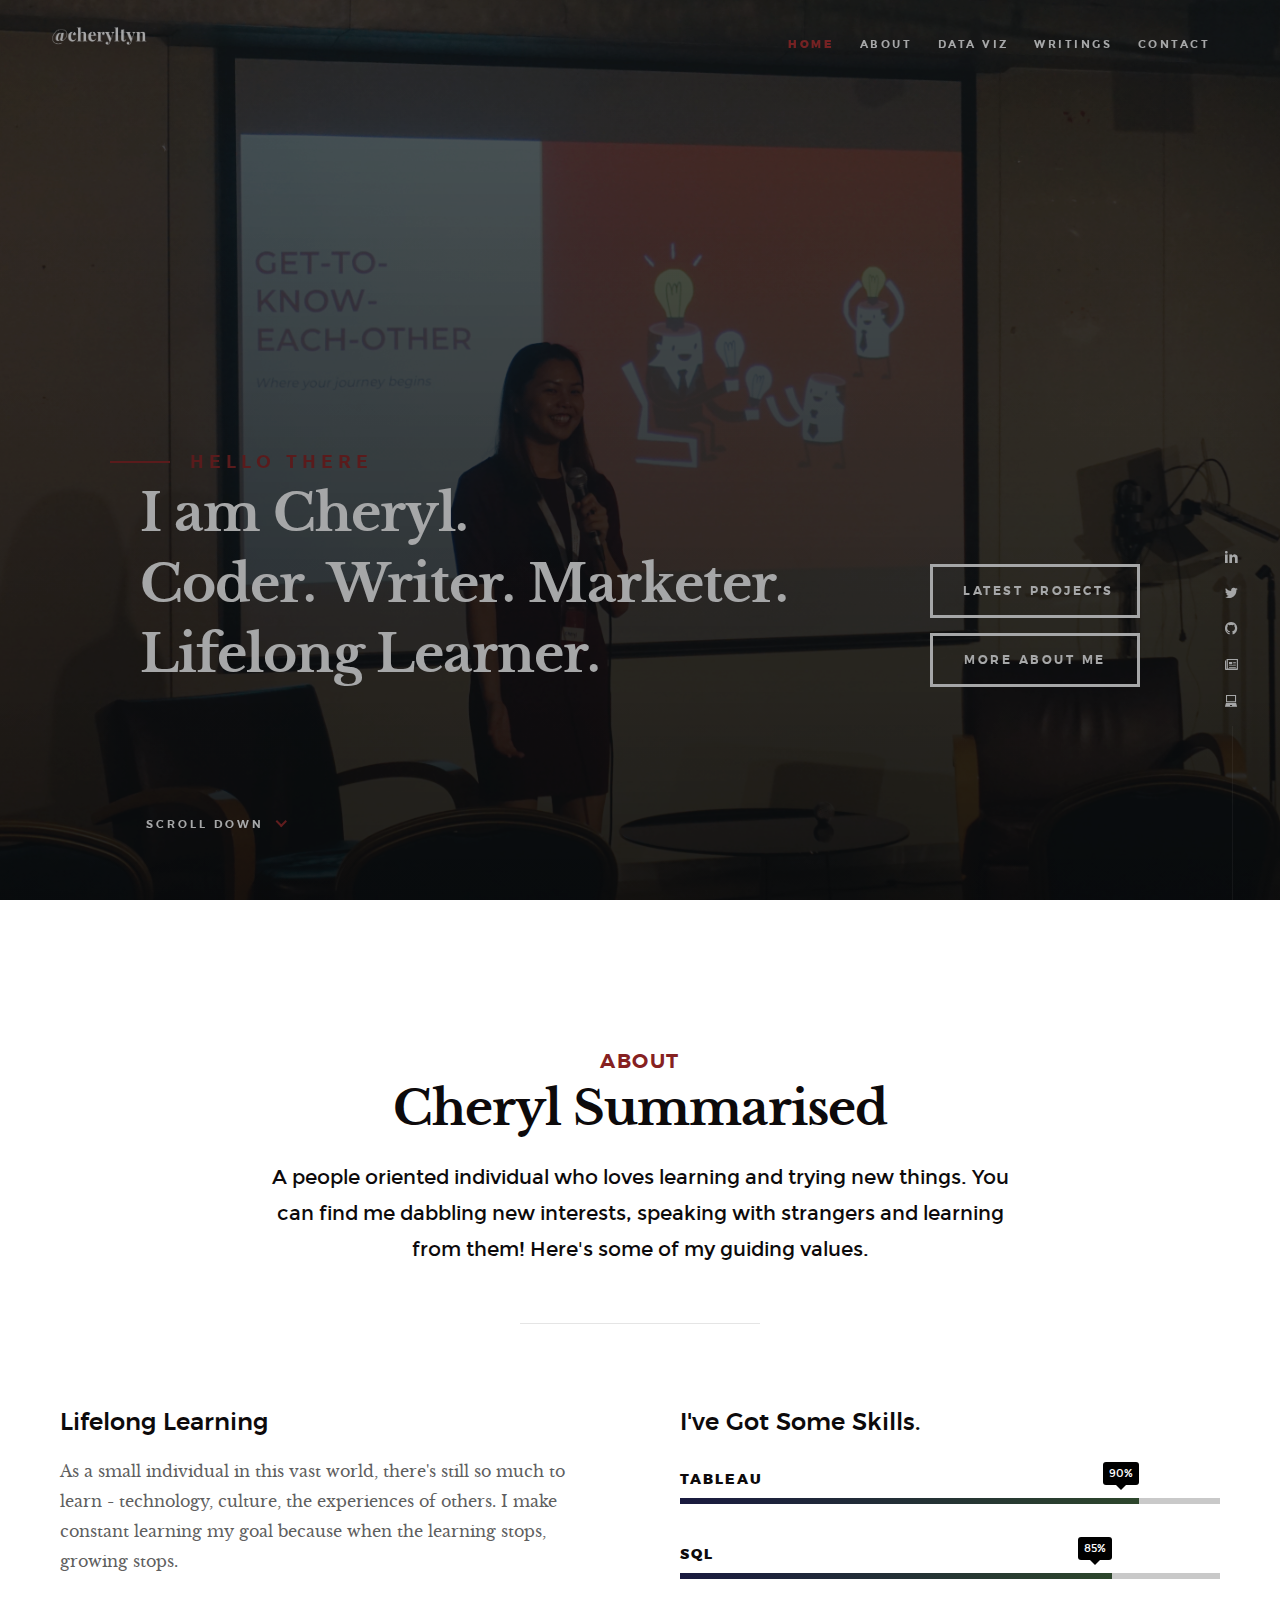
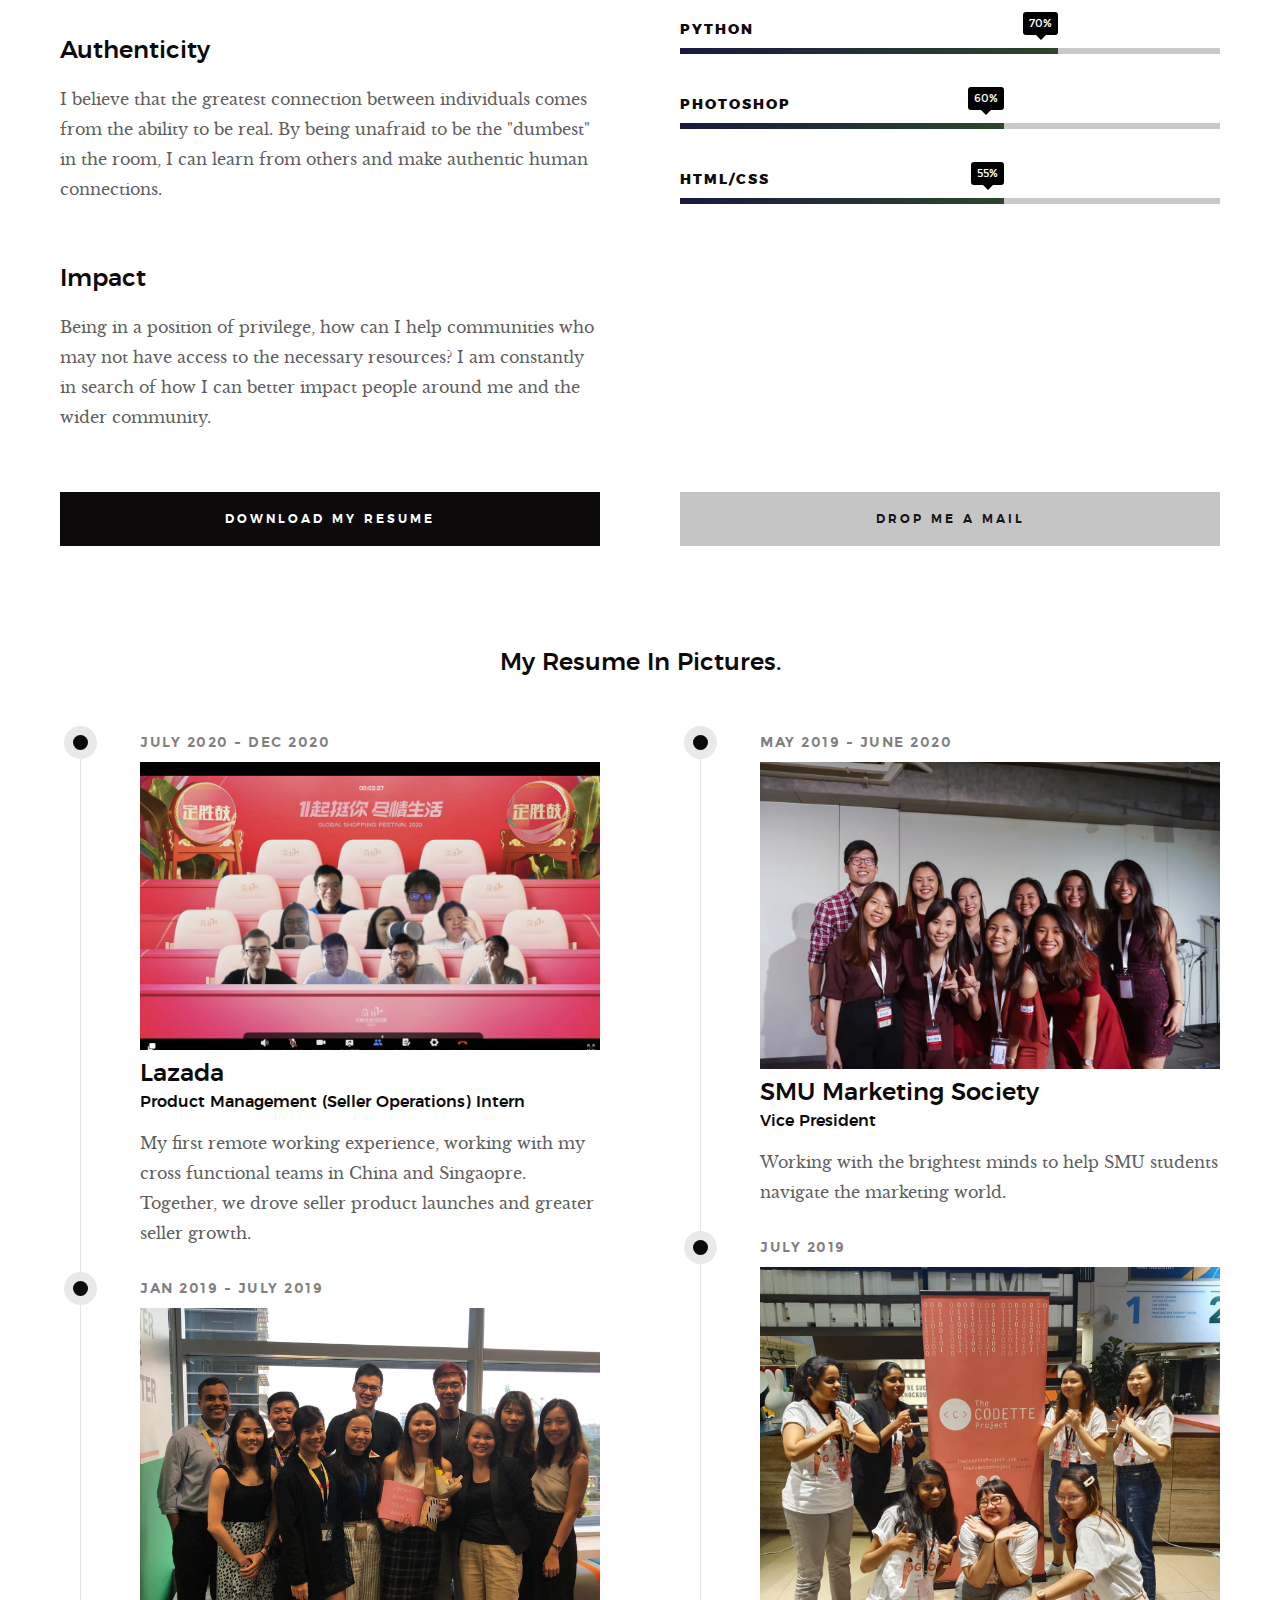
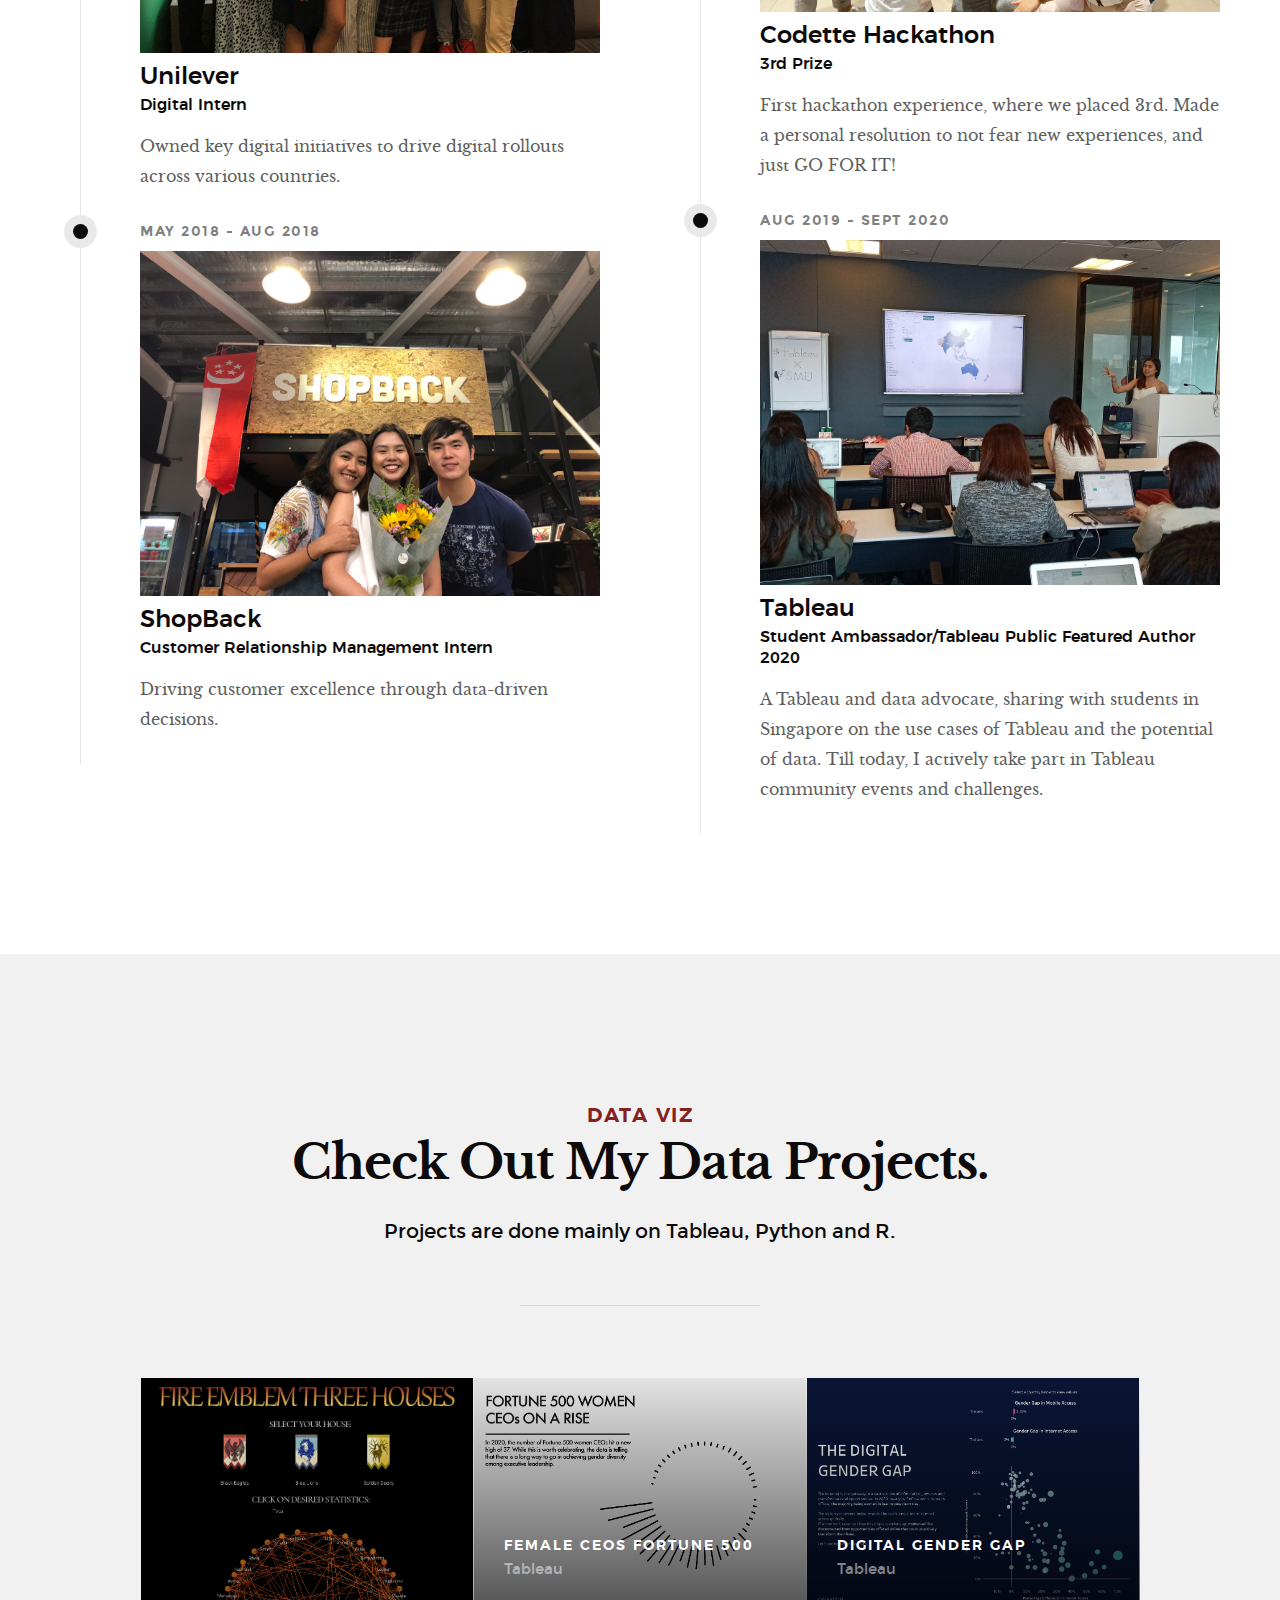
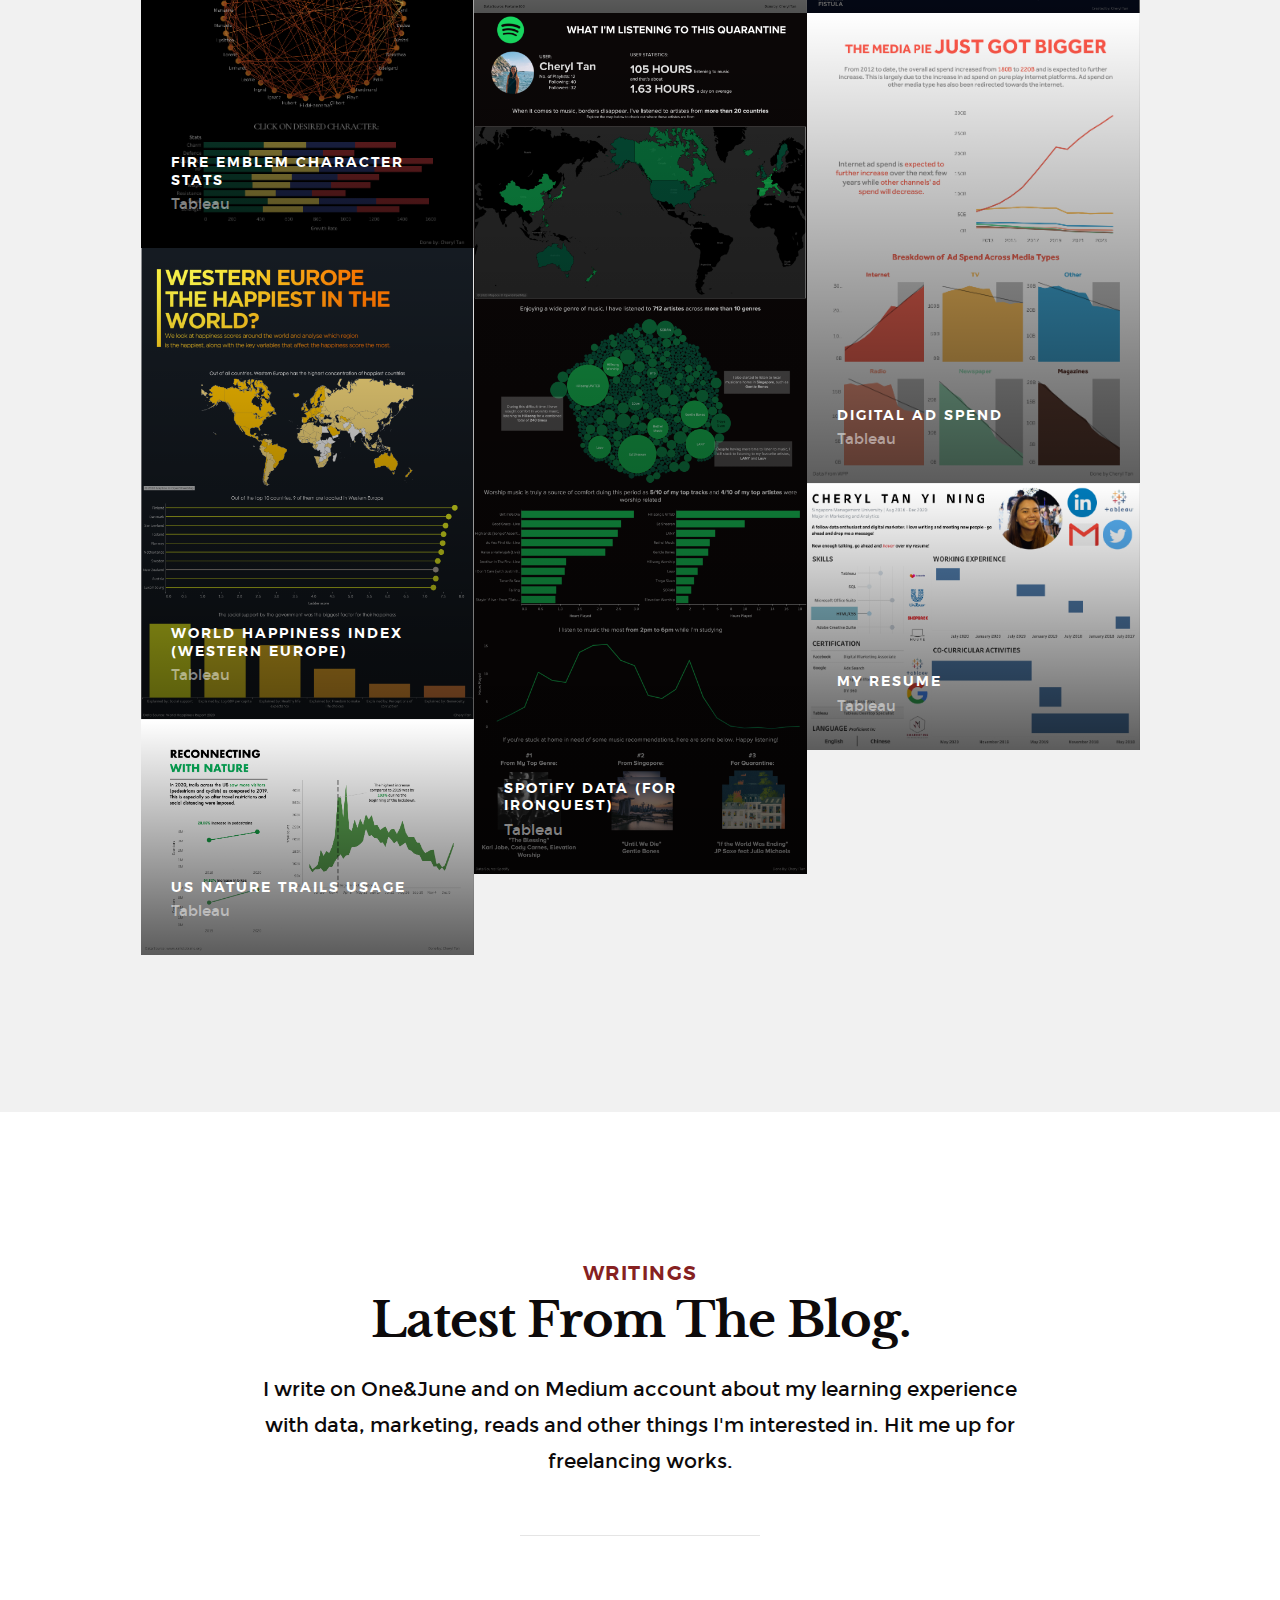
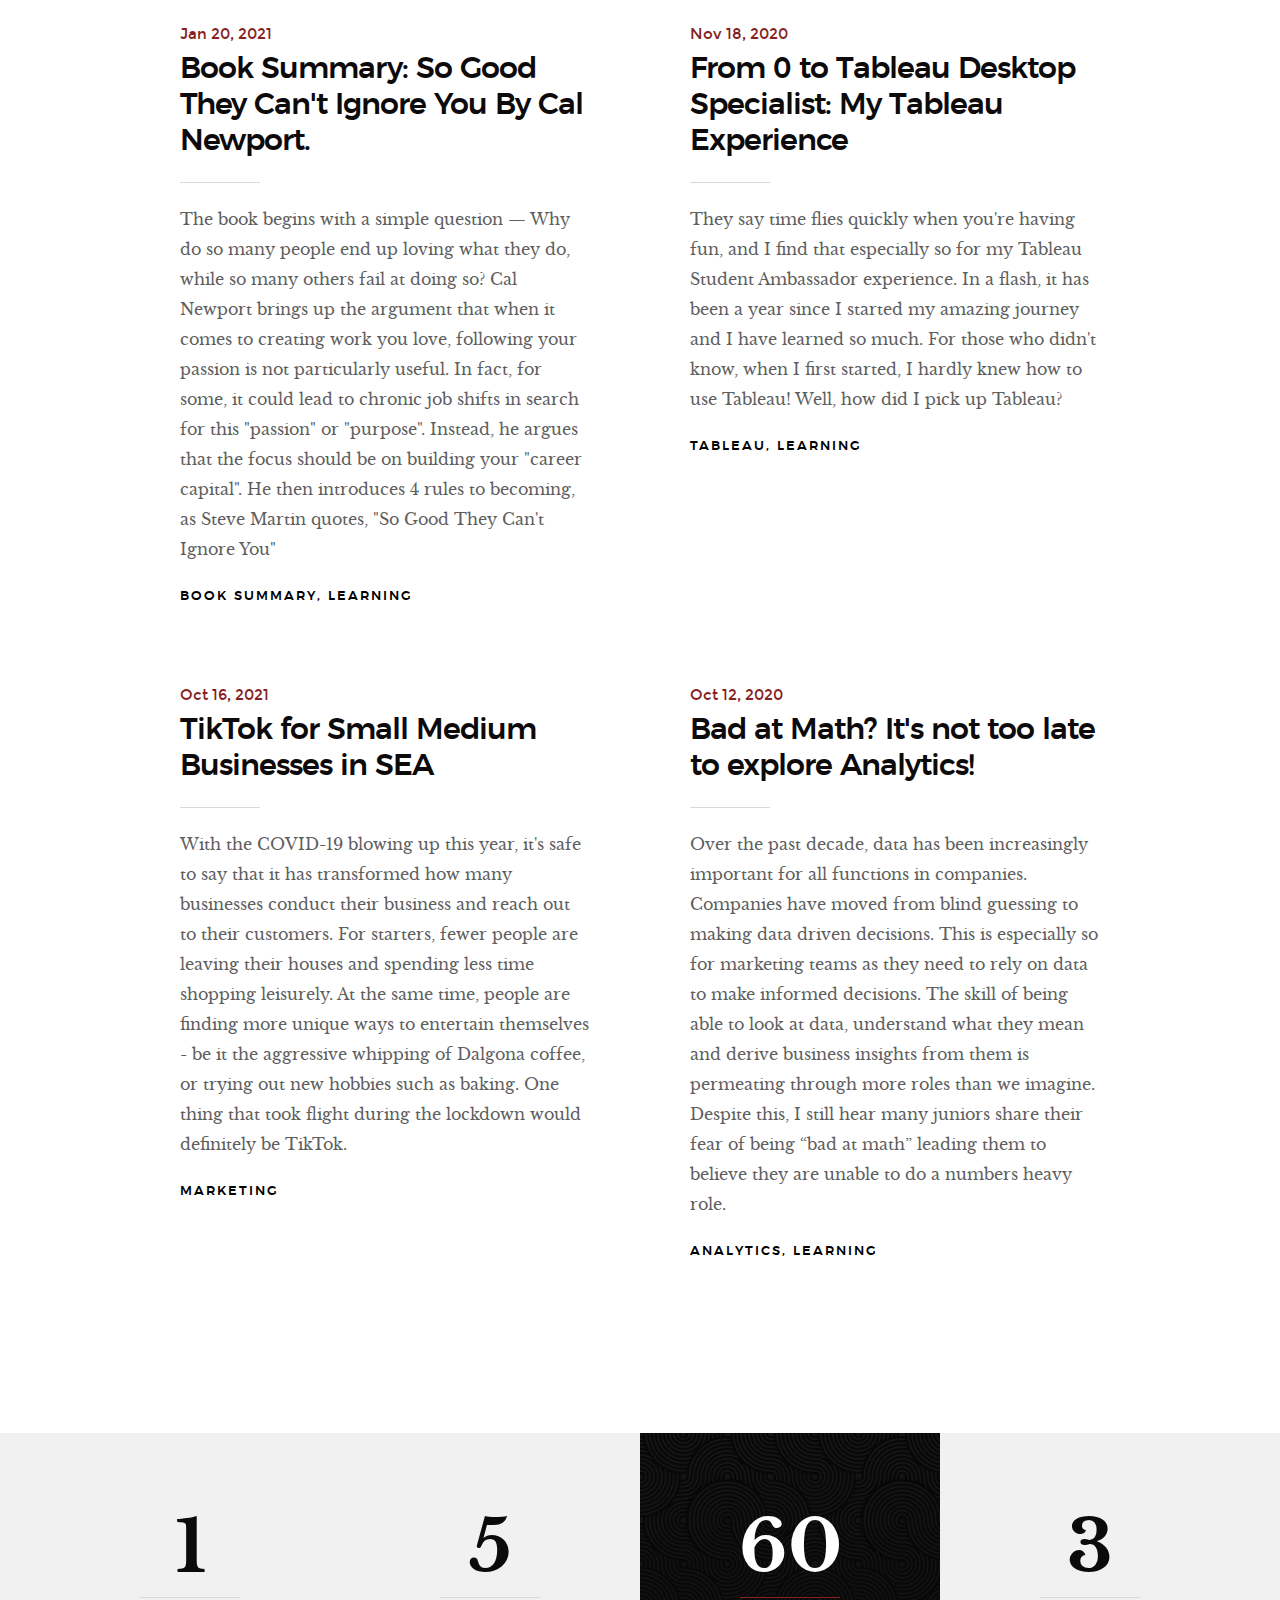
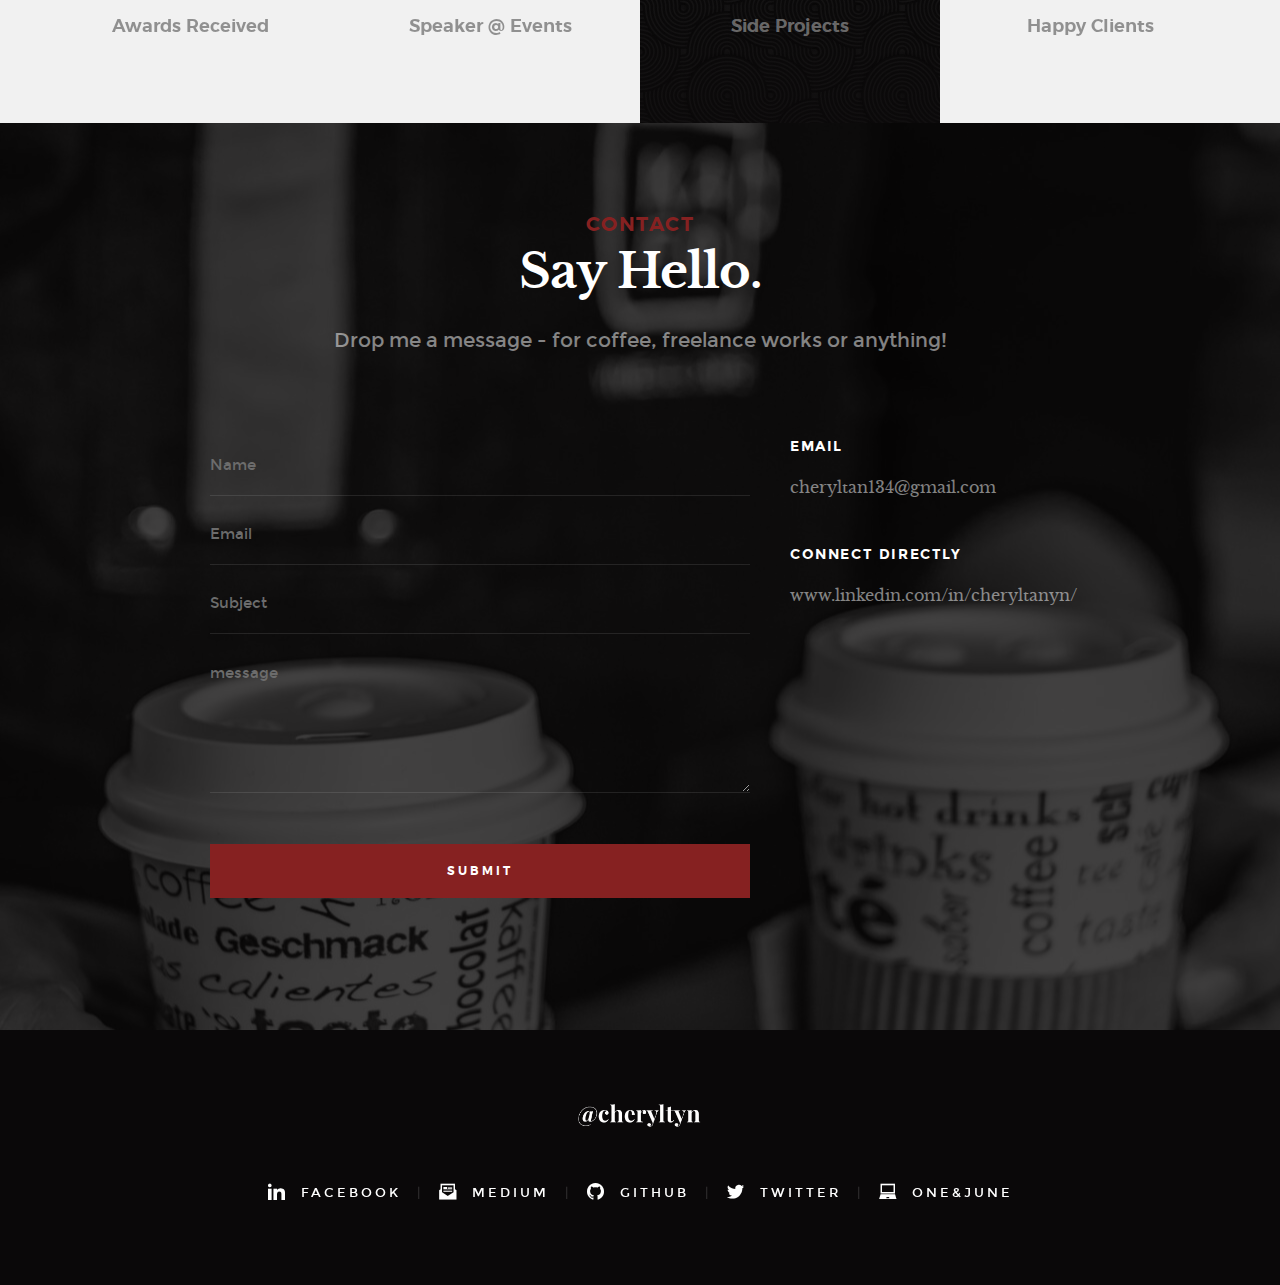
==== commit 610f481f: "Update index.html" ====
--- a/index.html
+++ b/index.html
@@ -11,7 +11,8 @@
     ================================================== -->
     <meta charset="utf-8">
     <title>Cheryl Tan</title>
-    <meta name="description" content="">
+    <meta name="description" content="Check Out My Lifelong Learning Journey Here.">
+    <meta property="og:image" content="/images/Website-Preview.jpg"/>
     <meta name="author" content="">
 
     <!-- mobile specific metas
--- a/css/main.css
+++ b/css/main.css
@@ -3041,7 +3041,7 @@
 
 .s-contact {
     background-color: #151515;
-    background-image: url("../images/contact-bg.jpg");
+    background-image: url("../images/contact-bg-2.jpg");
     background-repeat: no-repeat;
     background-position: center, center;
     padding-top: 9rem;
